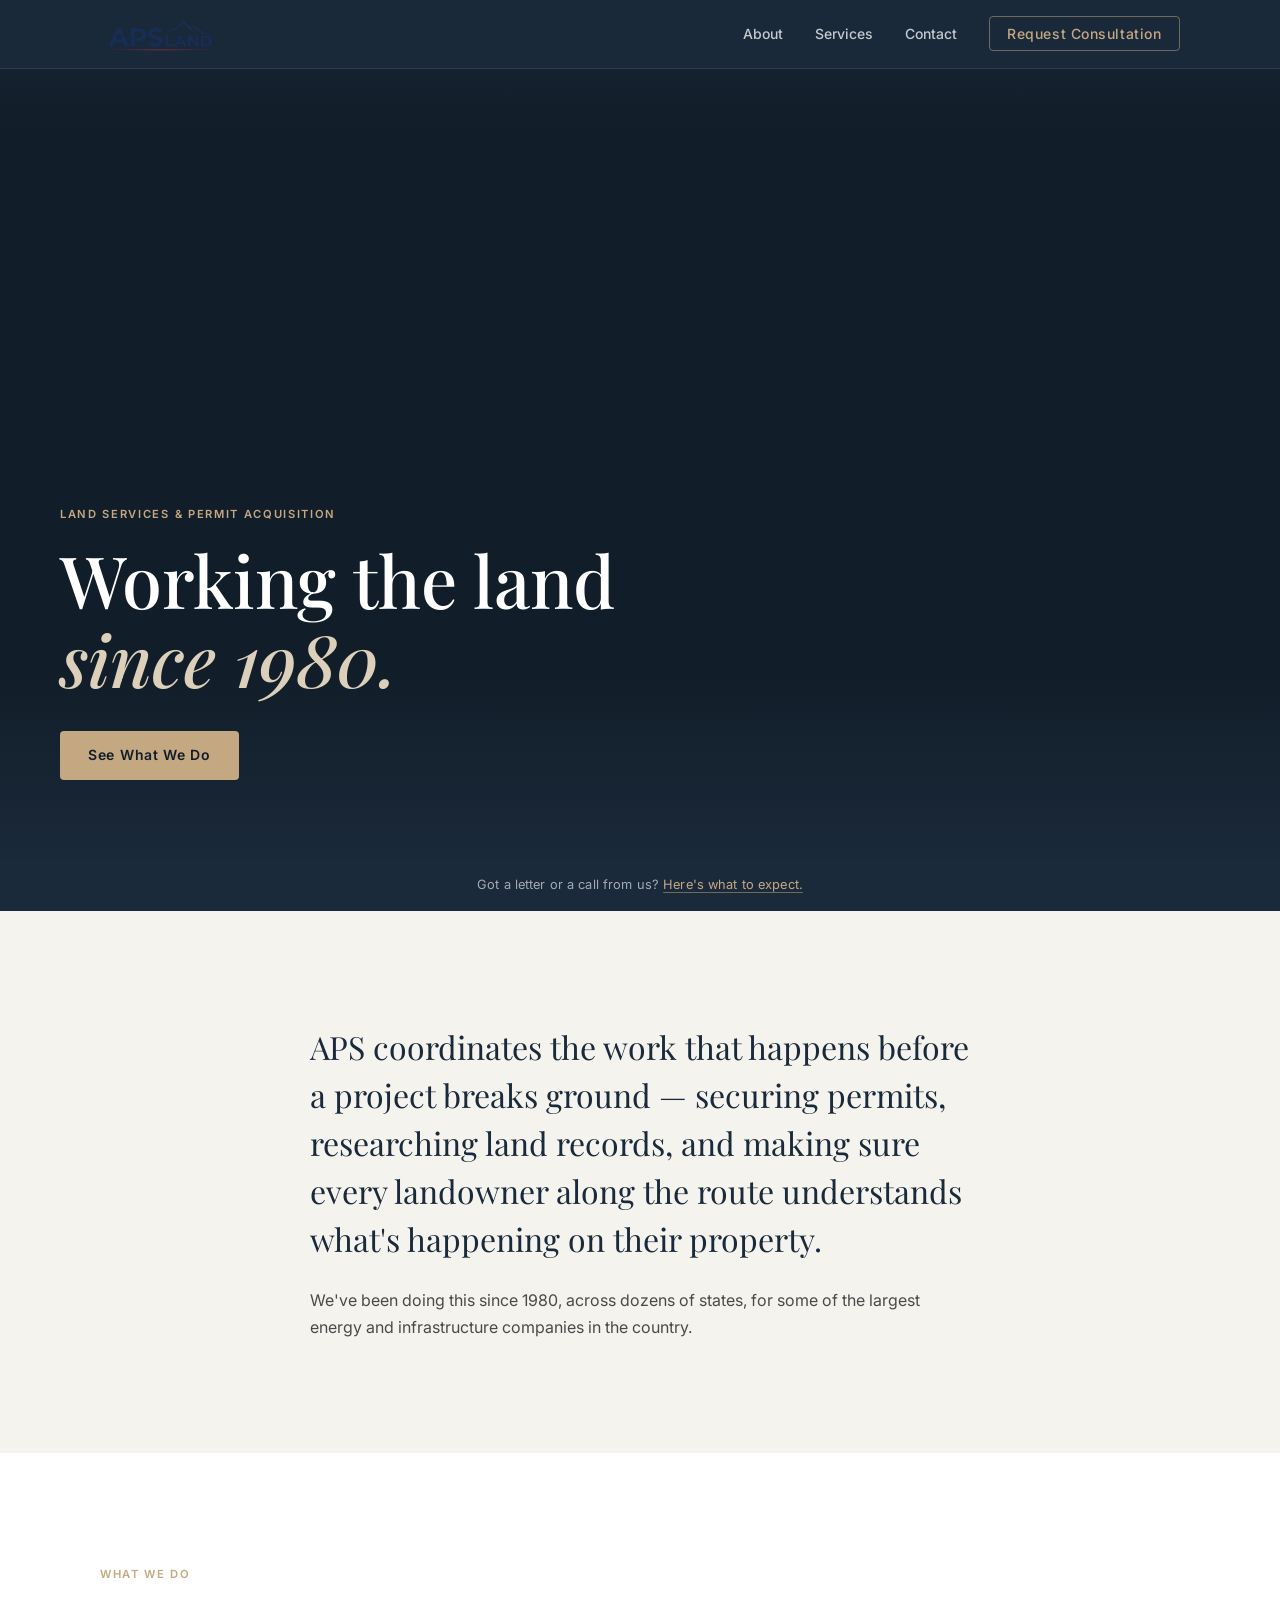
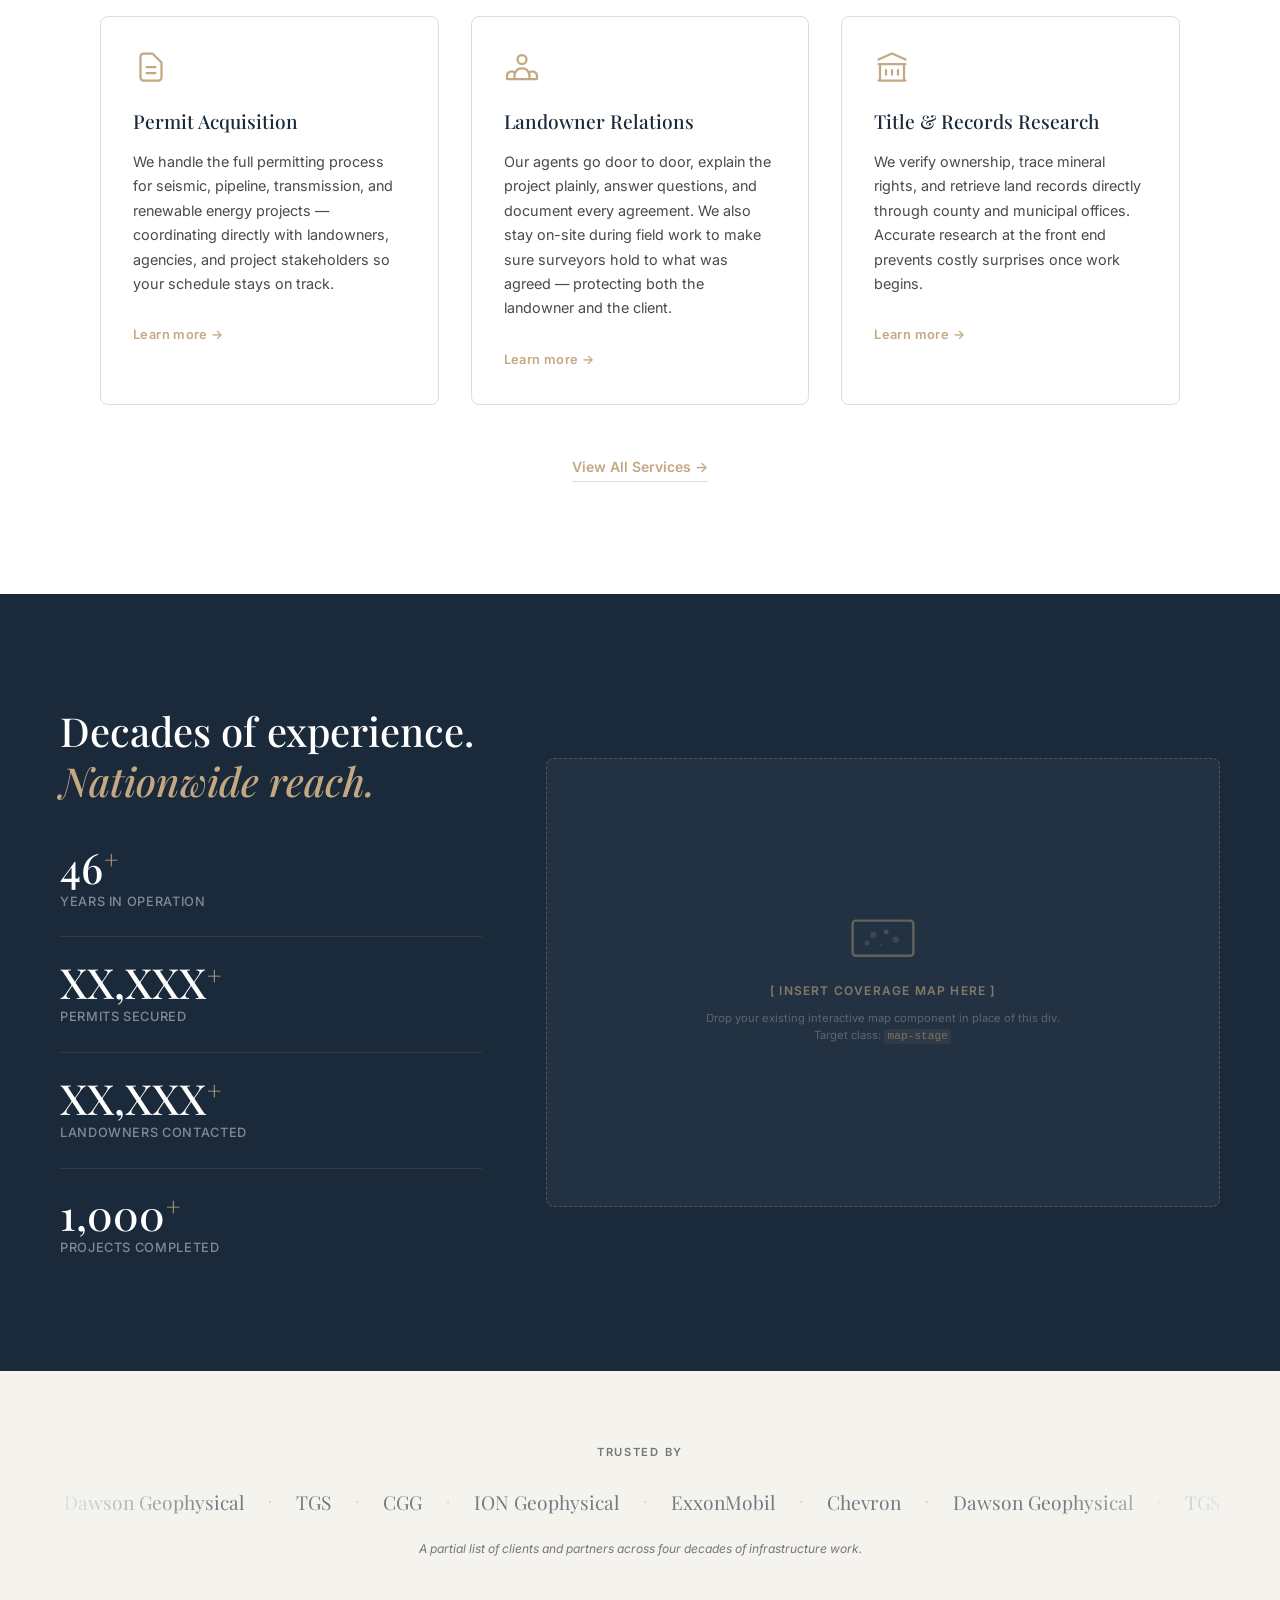
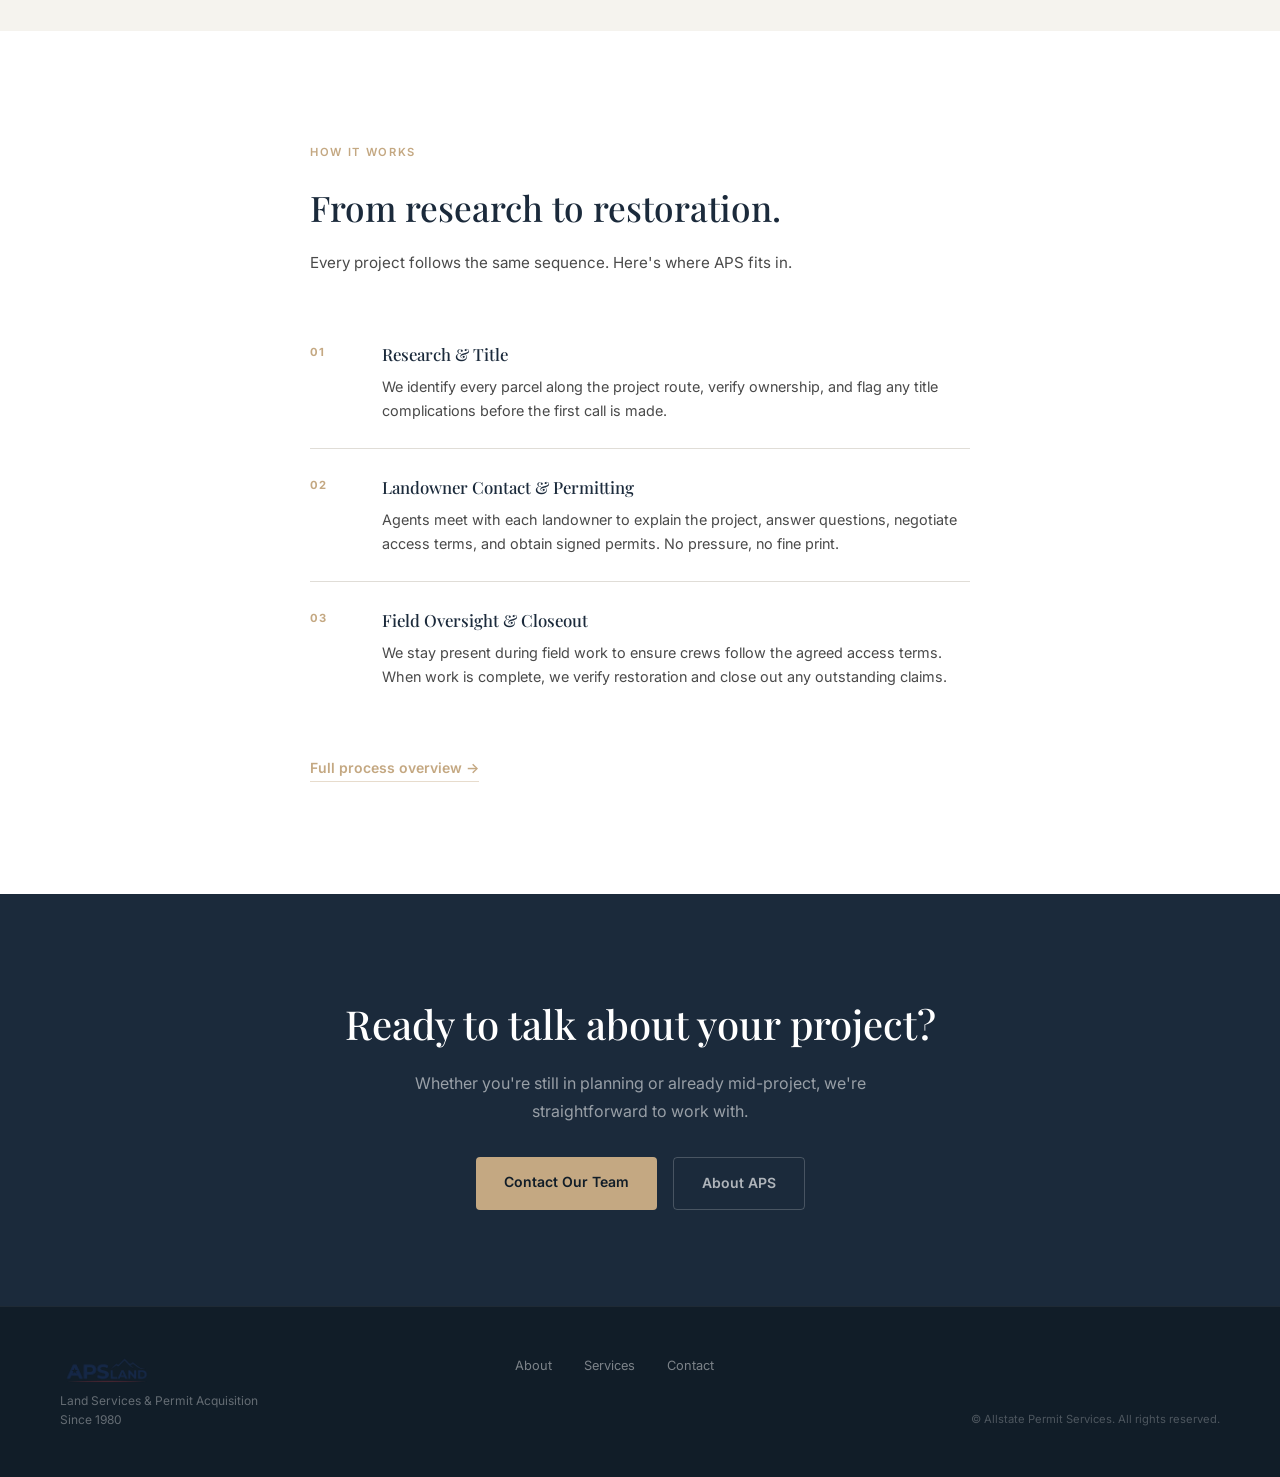
==== index.html @ 8043fe2b "Add files via upload" ====
<!DOCTYPE html>
<html lang="en">
<head>
<meta charset="UTF-8" />
<meta name="viewport" content="width=device-width, initial-scale=1.0" />
<title>APS Land — Permit Acquisition & Land Services Since 1980</title>
<link rel="stylesheet" href="style.css" />
<link rel="preconnect" href="https://fonts.googleapis.com" />
<link rel="preconnect" href="https://fonts.gstatic.com" crossorigin />
<link href="https://fonts.googleapis.com/css2?family=Inter:wght@300;400;500;600;700&family=Playfair+Display:ital,wght@0,400;0,500;0,600;1,400;1,500&display=swap" rel="stylesheet" />
</head>
<body>

<!-- ═══════════════════════════════════════
  NAV
════════════════════════════════════════ -->
<header class="nav-wrap" id="site-nav">
  <nav class="nav-inner">
    <a href="index.html" class="nav-logo" aria-label="APS Home">
      <img src="logo.png" alt="Allstate Permit Services" class="logo-img" />
    </a>
    <ul class="nav-links" id="nav-links">
      <li><a href="about.html">About</a></li>
      <li><a href="services.html">Services</a></li>
      <li><a href="contact.html">Contact</a></li>
      <li class="nav-cta-item">
        <a href="contact.html" class="btn-nav-cta">Request Consultation</a>
      </li>
    </ul>
    <button class="nav-toggle" id="nav-toggle" aria-label="Open menu" aria-expanded="false">
      <span></span><span></span><span></span>
    </button>
  </nav>
</header>

<!-- ═══════════════════════════════════════
  HERO — video background
════════════════════════════════════════ -->
<section class="hero" aria-label="APS introduction">
  <div class="hero-top-fade" aria-hidden="true"></div>
  <div class="hero-bottom-fade" aria-hidden="true"></div>
  <video class="hero-video" autoplay muted loop playsinline preload="auto">
    <source src="assets/hero_video.mp4" type="video/mp4">
  </video>
  <div class="hero-content">
    <p class="hero-eyebrow">Land Services &amp; Permit Acquisition</p>
    <h1 class="hero-headline">Working the land<br><em>since 1980.</em></h1>
    <a href="services.html" class="btn-hero">See What We Do</a>
  </div>
</section>

<!-- ═══════════════════════════════════════
  LANDOWNER SIGNPOST — quiet, below hero
════════════════════════════════════════ -->
<div class="landowner-bar">
  <p>Got a letter or a call from us? <a href="landowners.html">Here's what to expect.</a></p>
</div>

<!-- ═══════════════════════════════════════
  OPENING STATEMENT
════════════════════════════════════════ -->
<section class="mission">
  <div class="container-narrow">
    <p class="mission-statement">
      APS coordinates the work that happens before a project breaks ground — securing permits, researching land records, and making sure every landowner along the route understands what's happening on their property.
    </p>
    <p class="mission-sub">
      We've been doing this since 1980, across dozens of states, for some of the largest energy and infrastructure companies in the country.
    </p>
  </div>
</section>

<!-- ═══════════════════════════════════════
  3 SERVICE CARDS
════════════════════════════════════════ -->
<section class="services-section" aria-labelledby="services-heading">
  <div class="container">
    <div class="section-label">What We Do</div>
    <div class="services-trio">

      <div class="service-card">
        <div class="service-icon" aria-hidden="true">
          <svg viewBox="0 0 24 24" fill="none" stroke="currentColor" stroke-width="1.5" stroke-linecap="round" stroke-linejoin="round">
            <path d="M9 12h6m-6 4h6m2 5H7a2 2 0 01-2-2V5a2 2 0 012-2h5.586a1 1 0 01.707.293l5.414 5.414a1 1 0 01.293.707V19a2 2 0 01-2 2z"/>
          </svg>
        </div>
        <h3 class="service-name">Permit Acquisition</h3>
        <p class="service-desc">We handle the full permitting process for seismic, pipeline, transmission, and renewable energy projects — coordinating directly with landowners, agencies, and project stakeholders so your schedule stays on track.</p>
        <a href="services.html#permitting" class="service-link">Learn more →</a>
      </div>

      <div class="service-card">
        <div class="service-icon" aria-hidden="true">
          <svg viewBox="0 0 24 24" fill="none" stroke="currentColor" stroke-width="1.5" stroke-linecap="round" stroke-linejoin="round">
            <path d="M17 20h5v-2a3 3 0 00-5.356-1.857M17 20H7m10 0v-2c0-.656-.126-1.283-.356-1.857M7 20H2v-2a3 3 0 015.356-1.857M7 20v-2c0-.656.126-1.283.356-1.857m0 0a5.002 5.002 0 019.288 0M15 7a3 3 0 11-6 0 3 3 0 016 0z"/>
          </svg>
        </div>
        <h3 class="service-name">Landowner Relations</h3>
        <p class="service-desc">Our agents go door to door, explain the project plainly, answer questions, and document every agreement. We also stay on-site during field work to make sure surveyors hold to what was agreed — protecting both the landowner and the client.</p>
        <a href="services.html#landowner" class="service-link">Learn more →</a>
      </div>

      <div class="service-card">
        <div class="service-icon" aria-hidden="true">
          <svg viewBox="0 0 24 24" fill="none" stroke="currentColor" stroke-width="1.5" stroke-linecap="round" stroke-linejoin="round">
            <path d="M8 14v3m4-3v3m4-3v3M3 21h18M3 10h18M3 7l9-4 9 4M4 10h16v11H4V10z"/>
          </svg>
        </div>
        <h3 class="service-name">Title &amp; Records Research</h3>
        <p class="service-desc">We verify ownership, trace mineral rights, and retrieve land records directly through county and municipal offices. Accurate research at the front end prevents costly surprises once work begins.</p>
        <a href="services.html#research" class="service-link">Learn more →</a>
      </div>

    </div>

    <div class="services-more-link">
      <a href="services.html" class="btn-outline">View All Services →</a>
    </div>
  </div>
</section>

<!-- ═══════════════════════════════════════
  STATS + MAP — dark section
════════════════════════════════════════ -->
<section class="reach-section" aria-label="APS scale and reach">
  <div class="reach-inner">

    <div class="reach-text-col">
      <h2 class="reach-title">Decades of experience.<br><em>Nationwide reach.</em></h2>
      <div class="stats-stack">
        <div class="stat-item">
          <span class="stat-num">46<span class="stat-plus">+</span></span>
          <span class="stat-label">Years in operation</span>
        </div>
        <div class="stat-item">
          <span class="stat-num">XX,XXX<span class="stat-plus">+</span></span>
          <span class="stat-label">Permits secured</span>
        </div>
        <div class="stat-item">
          <span class="stat-num">XX,XXX<span class="stat-plus">+</span></span>
          <span class="stat-label">Landowners contacted</span>
        </div>
        <div class="stat-item">
          <span class="stat-num">1,000<span class="stat-plus">+</span></span>
          <span class="stat-label">Projects completed</span>
        </div>
      </div>
    </div>

    <div class="reach-map-col">
      <!-- ═══════════════════════════════════════
        MAP PLACEHOLDER
        Replace this entire div with your existing
        interactive map component.
        The map renders inside a 600×400 container.
        Match its outer element to class="map-stage"
        so the existing CSS positions it correctly.
      ════════════════════════════════════════ -->
      <div class="map-stage map-placeholder" aria-label="APS project coverage map">
        <div class="map-placeholder-inner">
          <svg viewBox="0 0 40 24" fill="none" xmlns="http://www.w3.org/2000/svg" class="map-ph-icon" aria-hidden="true">
            <rect x="1" y="1" width="38" height="22" rx="2" stroke="currentColor" stroke-width="1.5"/>
            <circle cx="14" cy="10" r="2" fill="currentColor" opacity="0.4"/>
            <circle cx="22" cy="8" r="1.5" fill="currentColor" opacity="0.6"/>
            <circle cx="28" cy="13" r="2" fill="currentColor" opacity="0.4"/>
            <circle cx="10" cy="15" r="1.5" fill="currentColor" opacity="0.5"/>
            <circle cx="19" cy="16" r="1" fill="currentColor" opacity="0.3"/>
          </svg>
          <p class="map-ph-label">[ INSERT COVERAGE MAP HERE ]</p>
          <p class="map-ph-sub">Drop your existing interactive map component in place of this div.<br>Target class: <code>map-stage</code></p>
        </div>
      </div>
      <!-- ═══════════════════════════════════════
        END MAP PLACEHOLDER
      ════════════════════════════════════════ -->
    </div>

  </div>
</section>

<!-- ═══════════════════════════════════════
  CLIENT MARQUEE
════════════════════════════════════════ -->
<section class="clients-section" aria-label="APS clients and partners">
  <div class="clients-label">Trusted by</div>
  <div class="marquee-wrap" aria-hidden="true">
    <div class="marquee-track">
      <span class="client-name">Dawson Geophysical</span>
      <span class="client-sep">·</span>
      <span class="client-name">TGS</span>
      <span class="client-sep">·</span>
      <span class="client-name">CGG</span>
      <span class="client-sep">·</span>
      <span class="client-name">ION Geophysical</span>
      <span class="client-sep">·</span>
      <span class="client-name">ExxonMobil</span>
      <span class="client-sep">·</span>
      <span class="client-name">Chevron</span>
      <span class="client-sep">·</span>
      <!-- Duplicate for seamless loop -->
      <span class="client-name">Dawson Geophysical</span>
      <span class="client-sep">·</span>
      <span class="client-name">TGS</span>
      <span class="client-sep">·</span>
      <span class="client-name">CGG</span>
      <span class="client-sep">·</span>
      <span class="client-name">ION Geophysical</span>
      <span class="client-sep">·</span>
      <span class="client-name">ExxonMobil</span>
      <span class="client-sep">·</span>
      <span class="client-name">Chevron</span>
      <span class="client-sep">·</span>
    </div>
  </div>
  <p class="clients-note">A partial list of clients and partners across four decades of infrastructure work.</p>
</section>

<!-- ═══════════════════════════════════════
  PROCESS TEASER — 3 steps
════════════════════════════════════════ -->
<section class="process-teaser" aria-labelledby="process-heading">
  <div class="container-narrow">
    <div class="section-label">How It Works</div>
    <h2 class="process-title" id="process-heading">From research to restoration.</h2>
    <p class="process-intro">Every project follows the same sequence. Here's where APS fits in.</p>

    <div class="process-steps">
      <div class="process-step">
        <span class="step-num">01</span>
        <div class="step-body">
          <h3 class="step-name">Research &amp; Title</h3>
          <p class="step-desc">We identify every parcel along the project route, verify ownership, and flag any title complications before the first call is made.</p>
        </div>
      </div>
      <div class="process-step">
        <span class="step-num">02</span>
        <div class="step-body">
          <h3 class="step-name">Landowner Contact &amp; Permitting</h3>
          <p class="step-desc">Agents meet with each landowner to explain the project, answer questions, negotiate access terms, and obtain signed permits. No pressure, no fine print.</p>
        </div>
      </div>
      <div class="process-step">
        <span class="step-num">03</span>
        <div class="step-body">
          <h3 class="step-name">Field Oversight &amp; Closeout</h3>
          <p class="step-desc">We stay present during field work to ensure crews follow the agreed access terms. When work is complete, we verify restoration and close out any outstanding claims.</p>
        </div>
      </div>
    </div>

    <a href="services.html#process" class="btn-outline">Full process overview →</a>
  </div>
</section>

<!-- ═══════════════════════════════════════
  CTA FOOTER BAND
════════════════════════════════════════ -->
<section class="cta-band" aria-label="Contact APS">
  <div class="container-narrow">
    <h2 class="cta-headline">Ready to talk about your project?</h2>
    <p class="cta-sub">Whether you're still in planning or already mid-project, we're straightforward to work with.</p>
    <div class="cta-actions">
      <a href="contact.html" class="btn-primary">Contact Our Team</a>
      <a href="about.html" class="btn-ghost">About APS</a>
    </div>
  </div>
</section>

<!-- ═══════════════════════════════════════
  FOOTER
════════════════════════════════════════ -->
<footer class="site-footer">
  <div class="footer-inner">
    <div class="footer-brand">
      <img src="logo.png" alt="Allstate Permit Services" class="footer-logo" />
      <p class="footer-tagline">Land Services &amp; Permit Acquisition<br>Since 1980</p>
    </div>
    <nav class="footer-nav" aria-label="Footer navigation">
      <a href="about.html">About</a>
      <a href="services.html">Services</a>
      <a href="contact.html">Contact</a>
    </nav>
    <p class="footer-legal">© Allstate Permit Services. All rights reserved.</p>
  </div>
</footer>

<script src="main.js"></script>
</body>
</html>
---- style.css ----
/* ═══════════════════════════════════════════════════════════════
   APS LAND — UNIFIED STYLESHEET
   Palette: Navy #1B2A3B | Tan accent #C4A882 | Off-white #F5F3EE
   Type: Playfair Display (display) / Inter (body)
════════════════════════════════════════════════════════════════ */

/* ─── RESET & BASE ─── */
*, *::before, *::after { box-sizing: border-box; margin: 0; padding: 0; }

:root {
  --navy:      #1B2A3B;
  --navy-mid:  #243548;
  --navy-dark: #111D28;
  --tan:       #C4A882;
  --tan-light: #DDD0BB;
  --cream:     #F5F3EE;
  --white:     #FFFFFF;
  --text:      #2C2C2C;
  --text-mid:  #4A4A4A;
  --text-muted:#767676;
  --border:    #E0DDD7;

  --font-display: 'Playfair Display', Georgia, serif;
  --font-body:    'Inter', system-ui, sans-serif;

  --max-w:        1160px;
  --max-w-narrow: 740px;
  --gutter:       clamp(1.25rem, 5vw, 2.5rem);

  --radius:  4px;
  --radius-lg: 8px;

  --transition: 0.2s ease;
}

html { scroll-behavior: smooth; }

body {
  font-family: var(--font-body);
  font-size: 1rem;
  line-height: 1.7;
  color: var(--text);
  background: var(--white);
  -webkit-font-smoothing: antialiased;
}

img { display: block; max-width: 100%; }
a { color: inherit; text-decoration: none; }

/* ─── LAYOUT HELPERS ─── */
.container {
  max-width: var(--max-w);
  margin: 0 auto;
  padding: 0 var(--gutter);
}

.container-narrow {
  max-width: var(--max-w-narrow);
  margin: 0 auto;
  padding: 0 var(--gutter);
}

.section-label {
  font-family: var(--font-body);
  font-size: 0.7rem;
  font-weight: 600;
  letter-spacing: 0.15em;
  text-transform: uppercase;
  color: var(--tan);
  margin-bottom: 1rem;
}

/* ═══════════════════════════════════════════════════════════════
   NAVIGATION
════════════════════════════════════════════════════════════════ */
.nav-wrap {
  position: fixed;
  top: 0; left: 0; right: 0;
  z-index: 100;
  background: rgba(27, 42, 59, 0.97);
  backdrop-filter: blur(8px);
  border-bottom: 1px solid rgba(196, 168, 130, 0.15);
}

.nav-inner {
  max-width: var(--max-w);
  margin: 0 auto;
  padding: 0 var(--gutter);
  height: 68px;
  display: flex;
  align-items: center;
  justify-content: space-between;
  gap: 2rem;
}

.logo-img { height: 36px; width: auto; }

.nav-links {
  display: flex;
  align-items: center;
  gap: 2rem;
  list-style: none;
}

.nav-links a {
  font-size: 0.875rem;
  font-weight: 500;
  color: rgba(255,255,255,0.75);
  transition: color var(--transition);
}

.nav-links a:hover,
.nav-links a.nav-active {
  color: var(--white);
}

.btn-nav-cta {
  font-size: 0.8rem;
  font-weight: 600;
  letter-spacing: 0.04em;
  padding: 0.5rem 1.1rem;
  border: 1px solid rgba(196, 168, 130, 0.5);
  border-radius: var(--radius);
  color: var(--tan) !important;
  transition: background var(--transition), color var(--transition), border-color var(--transition);
}

.btn-nav-cta:hover {
  background: var(--tan);
  color: var(--navy) !important;
  border-color: var(--tan);
}

.nav-toggle {
  display: none;
  flex-direction: column;
  gap: 5px;
  background: none;
  border: none;
  cursor: pointer;
  padding: 4px;
}

.nav-toggle span {
  display: block;
  width: 22px;
  height: 2px;
  background: var(--white);
  border-radius: 2px;
  transition: transform var(--transition), opacity var(--transition);
}

/* ═══════════════════════════════════════════════════════════════
   HERO
════════════════════════════════════════════════════════════════ */
.hero {
  position: relative;
  height: 100svh;
  min-height: 560px;
  max-height: 860px;
  overflow: hidden;
  background: var(--navy-dark);
}

.hero-video {
  position: absolute;
  inset: 0;
  width: 100%;
  height: 100%;
  object-fit: cover;
  opacity: 0.45;
}

.hero-top-fade,
.hero-bottom-fade {
  position: absolute;
  left: 0; right: 0;
  z-index: 2;
  pointer-events: none;
}

.hero-top-fade {
  top: 0;
  height: 140px;
  background: linear-gradient(to bottom, rgba(27,42,59,0.7), transparent);
}

.hero-bottom-fade {
  bottom: 0;
  height: 200px;
  background: linear-gradient(to top, rgba(27,42,59,0.9), transparent);
}

.hero-content {
  position: absolute;
  inset: 0;
  z-index: 3;
  display: flex;
  flex-direction: column;
  justify-content: flex-end;
  padding: clamp(3rem, 8vw, 5rem) var(--gutter);
  max-width: calc(var(--max-w) + var(--gutter) * 2);
  margin: 0 auto;
  left: 0; right: 0;
}

.hero-eyebrow {
  font-size: 0.7rem;
  font-weight: 600;
  letter-spacing: 0.15em;
  text-transform: uppercase;
  color: var(--tan);
  margin-bottom: 1rem;
}

.hero-headline {
  font-family: var(--font-display);
  font-size: clamp(2.4rem, 6vw, 4.5rem);
  font-weight: 500;
  line-height: 1.1;
  color: var(--white);
  margin-bottom: 2rem;
  max-width: 600px;
}

.hero-headline em {
  font-style: italic;
  color: var(--tan-light);
}

.btn-hero {
  display: inline-block;
  font-size: 0.875rem;
  font-weight: 600;
  letter-spacing: 0.05em;
  padding: 0.8rem 1.75rem;
  background: var(--tan);
  color: var(--navy-dark);
  border-radius: var(--radius);
  width: fit-content;
  transition: background var(--transition), transform var(--transition);
}

.btn-hero:hover {
  background: var(--tan-light);
  transform: translateY(-1px);
}

/* ═══════════════════════════════════════════════════════════════
   LANDOWNER SIGNPOST BAR
════════════════════════════════════════════════════════════════ */
.landowner-bar {
  background: var(--navy);
  padding: 0.9rem var(--gutter);
  text-align: center;
}

.landowner-bar p {
  font-size: 0.8rem;
  color: rgba(255,255,255,0.6);
  letter-spacing: 0.01em;
}

.landowner-bar a {
  color: var(--tan);
  text-decoration: underline;
  text-underline-offset: 3px;
  text-decoration-color: rgba(196,168,130,0.5);
  transition: color var(--transition);
}

.landowner-bar a:hover {
  color: var(--tan-light);
}

/* ═══════════════════════════════════════════════════════════════
   MISSION / OPENING STATEMENT
════════════════════════════════════════════════════════════════ */
.mission {
  padding: clamp(4rem, 9vw, 7rem) var(--gutter);
  background: var(--cream);
}

.mission-statement {
  font-family: var(--font-display);
  font-size: clamp(1.4rem, 3vw, 2rem);
  font-weight: 400;
  line-height: 1.5;
  color: var(--navy);
  margin-bottom: 1.5rem;
}

.mission-sub {
  font-size: 1rem;
  color: var(--text-mid);
  line-height: 1.7;
}

/* ═══════════════════════════════════════════════════════════════
   3-CARD SERVICES SECTION
════════════════════════════════════════════════════════════════ */
.services-section {
  padding: clamp(4rem, 9vw, 7rem) var(--gutter);
  background: var(--white);
}

.services-trio {
  display: grid;
  grid-template-columns: repeat(3, 1fr);
  gap: 2rem;
  margin-top: 2rem;
}

.service-card {
  padding: 2rem;
  border: 1px solid var(--border);
  border-radius: var(--radius-lg);
  background: var(--white);
  transition: border-color var(--transition), box-shadow var(--transition);
}

.service-card:hover {
  border-color: var(--tan);
  box-shadow: 0 4px 20px rgba(196,168,130,0.12);
}

.service-icon {
  width: 36px;
  height: 36px;
  color: var(--tan);
  margin-bottom: 1.25rem;
}

.service-icon svg {
  width: 100%;
  height: 100%;
}

.service-name {
  font-family: var(--font-display);
  font-size: 1.2rem;
  font-weight: 500;
  color: var(--navy);
  margin-bottom: 0.75rem;
}

.service-desc {
  font-size: 0.9rem;
  line-height: 1.7;
  color: var(--text-mid);
  margin-bottom: 1.5rem;
}

.service-link {
  font-size: 0.8rem;
  font-weight: 600;
  color: var(--tan);
  letter-spacing: 0.03em;
  transition: color var(--transition);
}

.service-link:hover { color: var(--navy); }

.services-more-link {
  margin-top: 3rem;
  text-align: center;
}

/* ═══════════════════════════════════════════════════════════════
   REACH / MAP / STATS SECTION
════════════════════════════════════════════════════════════════ */
.reach-section {
  background: var(--navy);
  padding: clamp(4rem, 9vw, 7rem) var(--gutter);
}

.reach-inner {
  max-width: var(--max-w);
  margin: 0 auto;
  display: grid;
  grid-template-columns: 1fr 1.6fr;
  gap: 4rem;
  align-items: center;
}

.reach-title {
  font-family: var(--font-display);
  font-size: clamp(1.6rem, 3.5vw, 2.5rem);
  font-weight: 500;
  line-height: 1.25;
  color: var(--white);
  margin-bottom: 2.5rem;
}

.reach-title em {
  font-style: italic;
  color: var(--tan);
}

.stats-stack {
  display: flex;
  flex-direction: column;
  gap: 1.5rem;
}

.stat-item {
  display: flex;
  flex-direction: column;
  gap: 0.2rem;
  padding-bottom: 1.5rem;
  border-bottom: 1px solid rgba(255,255,255,0.08);
}

.stat-item:last-child {
  border-bottom: none;
  padding-bottom: 0;
}

.stat-num {
  font-family: var(--font-display);
  font-size: clamp(1.8rem, 4vw, 2.6rem);
  font-weight: 500;
  color: var(--white);
  line-height: 1;
}

.stat-plus {
  font-size: 0.6em;
  color: var(--tan);
  vertical-align: super;
  margin-left: 1px;
}

.stat-label {
  font-size: 0.8rem;
  font-weight: 500;
  letter-spacing: 0.05em;
  text-transform: uppercase;
  color: rgba(255,255,255,0.45);
}

/* MAP STAGE */
.map-stage {
  width: 100%;
  aspect-ratio: 3/2;
  border-radius: var(--radius-lg);
  overflow: hidden;
}

/* MAP PLACEHOLDER — remove when inserting real map */
.map-placeholder {
  background: rgba(255,255,255,0.04);
  border: 1px dashed rgba(196,168,130,0.3);
  display: flex;
  align-items: center;
  justify-content: center;
}

.map-placeholder-inner {
  text-align: center;
  padding: 2rem;
  color: rgba(255,255,255,0.3);
}

.map-ph-icon {
  width: 64px;
  height: auto;
  margin: 0 auto 1rem;
  color: rgba(196,168,130,0.4);
}

.map-ph-label {
  font-size: 0.75rem;
  font-weight: 600;
  letter-spacing: 0.1em;
  text-transform: uppercase;
  color: rgba(196,168,130,0.6);
  margin-bottom: 0.5rem;
}

.map-ph-sub {
  font-size: 0.7rem;
  line-height: 1.6;
  color: rgba(255,255,255,0.25);
}

.map-ph-sub code {
  font-family: monospace;
  color: rgba(196,168,130,0.5);
  background: rgba(196,168,130,0.08);
  padding: 0.1em 0.3em;
  border-radius: 2px;
}

/* ═══════════════════════════════════════════════════════════════
   CLIENT MARQUEE
════════════════════════════════════════════════════════════════ */
.clients-section {
  padding: clamp(3rem, 6vw, 4.5rem) var(--gutter);
  background: var(--cream);
  text-align: center;
  overflow: hidden;
}

.clients-label {
  font-size: 0.7rem;
  font-weight: 600;
  letter-spacing: 0.15em;
  text-transform: uppercase;
  color: var(--text-muted);
  margin-bottom: 1.5rem;
}

.marquee-wrap {
  overflow: hidden;
  margin-bottom: 1.25rem;
  mask-image: linear-gradient(to right, transparent, black 15%, black 85%, transparent);
  -webkit-mask-image: linear-gradient(to right, transparent, black 15%, black 85%, transparent);
}

.marquee-track {
  display: inline-flex;
  align-items: center;
  gap: 0;
  animation: marquee 28s linear infinite;
  white-space: nowrap;
}

@keyframes marquee {
  from { transform: translateX(0); }
  to   { transform: translateX(-50%); }
}

.marquee-wrap:hover .marquee-track { animation-play-state: paused; }

.client-name {
  font-family: var(--font-display);
  font-size: clamp(0.95rem, 2vw, 1.2rem);
  font-weight: 400;
  color: var(--navy);
  padding: 0 1.5rem;
  opacity: 0.6;
  transition: opacity var(--transition);
}

.marquee-wrap:hover .client-name { opacity: 0.85; }

.client-sep {
  color: var(--tan);
  font-size: 0.9rem;
  opacity: 0.5;
}

.clients-note {
  font-size: 0.75rem;
  color: var(--text-muted);
  font-style: italic;
}

/* ═══════════════════════════════════════════════════════════════
   PROCESS TEASER (homepage)
════════════════════════════════════════════════════════════════ */
.process-teaser {
  padding: clamp(4rem, 9vw, 7rem) var(--gutter);
  background: var(--white);
}

.process-title {
  font-family: var(--font-display);
  font-size: clamp(1.6rem, 3.5vw, 2.2rem);
  font-weight: 500;
  color: var(--navy);
  margin-bottom: 0.75rem;
}

.process-intro {
  font-size: 0.95rem;
  color: var(--text-mid);
  margin-bottom: 2.5rem;
}

.process-steps {
  display: flex;
  flex-direction: column;
  gap: 0;
  margin-bottom: 2.5rem;
}

.process-step {
  display: grid;
  grid-template-columns: 3rem 1fr;
  gap: 1.5rem;
  padding: 1.5rem 0;
  border-bottom: 1px solid var(--border);
}

.process-step:last-child { border-bottom: none; }

.step-num {
  font-family: var(--font-body);
  font-size: 0.7rem;
  font-weight: 700;
  letter-spacing: 0.1em;
  color: var(--tan);
  padding-top: 0.2rem;
}

.step-name {
  font-family: var(--font-display);
  font-size: 1.05rem;
  font-weight: 500;
  color: var(--navy);
  margin-bottom: 0.4rem;
}

.step-desc {
  font-size: 0.9rem;
  line-height: 1.7;
  color: var(--text-mid);
}

/* ═══════════════════════════════════════════════════════════════
   BUTTONS (shared)
════════════════════════════════════════════════════════════════ */
.btn-primary {
  display: inline-block;
  font-size: 0.875rem;
  font-weight: 600;
  padding: 0.85rem 1.75rem;
  background: var(--navy);
  color: var(--white);
  border-radius: var(--radius);
  transition: background var(--transition), transform var(--transition);
}

.btn-primary:hover {
  background: var(--navy-mid);
  transform: translateY(-1px);
}

.btn-ghost {
  display: inline-block;
  font-size: 0.875rem;
  font-weight: 600;
  padding: 0.85rem 1.75rem;
  border: 1px solid var(--border);
  color: var(--navy);
  border-radius: var(--radius);
  transition: border-color var(--transition), color var(--transition);
}

.btn-ghost:hover {
  border-color: var(--navy);
  color: var(--navy);
}

.btn-outline {
  display: inline-block;
  font-size: 0.875rem;
  font-weight: 600;
  color: var(--tan);
  border-bottom: 1px solid rgba(196,168,130,0.4);
  padding-bottom: 2px;
  transition: color var(--transition), border-color var(--transition);
}

.btn-outline:hover {
  color: var(--navy);
  border-color: var(--navy);
}

/* ═══════════════════════════════════════════════════════════════
   CTA BAND
════════════════════════════════════════════════════════════════ */
.cta-band {
  background: var(--navy);
  padding: clamp(4rem, 9vw, 6rem) var(--gutter);
  text-align: center;
}

.cta-headline {
  font-family: var(--font-display);
  font-size: clamp(1.6rem, 4vw, 2.5rem);
  font-weight: 500;
  color: var(--white);
  margin-bottom: 0.75rem;
}

.cta-sub {
  font-size: 1rem;
  color: rgba(255,255,255,0.55);
  margin-bottom: 2rem;
  max-width: 480px;
  margin-left: auto;
  margin-right: auto;
}

.cta-actions {
  display: flex;
  justify-content: center;
  gap: 1rem;
  flex-wrap: wrap;
}

.cta-band .btn-primary {
  background: var(--tan);
  color: var(--navy-dark);
}

.cta-band .btn-primary:hover {
  background: var(--tan-light);
}

.cta-band .btn-ghost {
  border-color: rgba(255,255,255,0.2);
  color: rgba(255,255,255,0.65);
}

.cta-band .btn-ghost:hover {
  border-color: rgba(255,255,255,0.5);
  color: var(--white);
}

/* ═══════════════════════════════════════════════════════════════
   FOOTER
════════════════════════════════════════════════════════════════ */
.site-footer {
  background: var(--navy-dark);
  border-top: 1px solid rgba(255,255,255,0.06);
  padding: clamp(2rem, 5vw, 3rem) var(--gutter);
}

.footer-inner {
  max-width: var(--max-w);
  margin: 0 auto;
  display: flex;
  align-items: flex-start;
  justify-content: space-between;
  gap: 2rem;
  flex-wrap: wrap;
}

.footer-logo { height: 28px; width: auto; margin-bottom: 0.5rem; opacity: 0.7; }

.footer-tagline {
  font-size: 0.75rem;
  line-height: 1.6;
  color: rgba(255,255,255,0.35);
}

.footer-nav {
  display: flex;
  gap: 2rem;
  flex-wrap: wrap;
  align-items: center;
}

.footer-nav a {
  font-size: 0.8rem;
  color: rgba(255,255,255,0.45);
  transition: color var(--transition);
}

.footer-nav a:hover { color: var(--white); }

.footer-legal {
  font-size: 0.7rem;
  color: rgba(255,255,255,0.25);
  align-self: flex-end;
}

/* ═══════════════════════════════════════════════════════════════
   PAGE HEADER (About + Services)
════════════════════════════════════════════════════════════════ */
.page-header {
  padding: clamp(7rem, 14vw, 10rem) var(--gutter) clamp(3rem, 7vw, 5rem);
  background: var(--navy);
}

.page-title {
  font-family: var(--font-display);
  font-size: clamp(2rem, 5vw, 3.5rem);
  font-weight: 500;
  line-height: 1.15;
  color: var(--white);
  margin-bottom: 1rem;
}

.page-title em {
  font-style: italic;
  color: var(--tan);
}

.page-intro {
  font-size: 1rem;
  line-height: 1.75;
  color: rgba(255,255,255,0.6);
  max-width: 600px;
  margin-top: 1rem;
}

/* ═══════════════════════════════════════════════════════════════
   ABOUT PAGE
════════════════════════════════════════════════════════════════ */
.about-story {
  padding: clamp(4rem, 9vw, 7rem) var(--gutter);
  background: var(--white);
}

.story-block {
  display: grid;
  grid-template-columns: 200px 1fr;
  gap: 3rem;
  align-items: start;
}

.story-heading {
  font-family: var(--font-display);
  font-size: 1.1rem;
  font-weight: 500;
  color: var(--navy);
  padding-top: 0.35rem;
  position: sticky;
  top: 84px;
}

.story-text p {
  font-size: 1rem;
  line-height: 1.8;
  color: var(--text-mid);
  margin-bottom: 1.25rem;
}

.story-text p:last-child { margin-bottom: 0; }

.story-divider {
  height: 1px;
  background: var(--border);
  margin: 3rem 0;
}

/* LEADERSHIP */
.leadership-section {
  padding: clamp(4rem, 9vw, 7rem) var(--gutter);
  background: var(--cream);
}

.leadership-title {
  font-family: var(--font-display);
  font-size: clamp(1.6rem, 3.5vw, 2.2rem);
  font-weight: 500;
  color: var(--navy);
  margin-bottom: 3rem;
}

.leadership-grid {
  display: grid;
  grid-template-columns: 1fr 1fr;
  gap: 2.5rem;
}

.leader-card {
  background: var(--white);
  border: 1px solid var(--border);
  border-radius: var(--radius-lg);
  overflow: hidden;
  display: flex;
  flex-direction: column;
}

.leader-photo-slot {
  background: var(--navy);
  padding: 2.5rem;
  display: flex;
  flex-direction: column;
  align-items: center;
  justify-content: center;
  gap: 0.75rem;
  min-height: 180px;
}

.leader-photo-inner {
  width: 72px;
  height: 72px;
  border-radius: 50%;
  border: 1px solid rgba(196,168,130,0.3);
  display: flex;
  align-items: center;
  justify-content: center;
  color: rgba(255,255,255,0.25);
}

.leader-photo-inner svg { width: 44px; height: 44px; }

.photo-note {
  font-size: 0.7rem;
  color: rgba(255,255,255,0.3);
  letter-spacing: 0.05em;
}

.leader-info {
  padding: 1.75rem 2rem 2rem;
}

.leader-name {
  font-family: var(--font-display);
  font-size: 1.3rem;
  font-weight: 500;
  color: var(--navy);
  margin-bottom: 0.25rem;
}

.leader-title {
  font-size: 0.8rem;
  font-weight: 600;
  letter-spacing: 0.05em;
  text-transform: uppercase;
  color: var(--tan);
  margin-bottom: 1.25rem;
}

.leader-bio p {
  font-size: 0.9rem;
  line-height: 1.75;
  color: var(--text-mid);
  margin-bottom: 0.75rem;
}

.leader-bio p:last-child { margin-bottom: 0; }

/* ═══════════════════════════════════════════════════════════════
   SERVICES PAGE
════════════════════════════════════════════════════════════════ */
.primary-services {
  padding: clamp(4rem, 9vw, 7rem) var(--gutter);
  background: var(--white);
}

.services-section-title {
  font-family: var(--font-display);
  font-size: clamp(1.5rem, 3vw, 2rem);
  font-weight: 500;
  color: var(--navy);
  margin-bottom: 0.75rem;
}

.services-section-intro {
  font-size: 0.95rem;
  color: var(--text-mid);
  line-height: 1.75;
  max-width: 580px;
  margin-bottom: 3rem;
}

.primary-services-list {
  display: flex;
  flex-direction: column;
  gap: 0;
}

.primary-service {
  padding: 2.5rem 0;
  border-bottom: 1px solid var(--border);
}

.primary-service:first-child { padding-top: 0; }
.primary-service:last-child { border-bottom: none; }

.primary-service-header {
  display: flex;
  align-items: center;
  gap: 1rem;
  margin-bottom: 1rem;
}

.primary-service-name {
  font-family: var(--font-display);
  font-size: 1.3rem;
  font-weight: 500;
  color: var(--navy);
}

.primary-badge {
  font-size: 0.65rem;
  font-weight: 700;
  letter-spacing: 0.1em;
  text-transform: uppercase;
  color: var(--tan);
  background: rgba(196,168,130,0.12);
  padding: 0.2rem 0.6rem;
  border-radius: 20px;
  border: 1px solid rgba(196,168,130,0.25);
}

.primary-service-desc {
  font-size: 0.95rem;
  line-height: 1.75;
  color: var(--text-mid);
  max-width: 680px;
  margin-bottom: 1.25rem;
}

.service-details {
  list-style: none;
  display: flex;
  flex-wrap: wrap;
  gap: 0.5rem 2rem;
}

.service-details li {
  font-size: 0.8rem;
  color: var(--text-muted);
  padding-left: 1rem;
  position: relative;
}

.service-details li::before {
  content: '–';
  position: absolute;
  left: 0;
  color: var(--tan);
}

/* CAPABILITIES GRID */
.full-capabilities {
  padding: clamp(4rem, 9vw, 7rem) var(--gutter);
  background: var(--cream);
}

.capabilities-grid {
  display: grid;
  grid-template-columns: repeat(2, 1fr);
  gap: 2px;
  background: var(--border);
  border: 1px solid var(--border);
  border-radius: var(--radius-lg);
  overflow: hidden;
}

.capability-item {
  background: var(--white);
  padding: 1.75rem 2rem;
  transition: background var(--transition);
}

.capability-item:hover { background: var(--cream); }

.cap-name {
  font-family: var(--font-display);
  font-size: 1.05rem;
  font-weight: 500;
  color: var(--navy);
  margin-bottom: 0.5rem;
}

.cap-desc {
  font-size: 0.875rem;
  line-height: 1.7;
  color: var(--text-mid);
}

/* PROCESS TIMELINE (full, services page) */
.process-full {
  padding: clamp(4rem, 9vw, 7rem) var(--gutter);
  background: var(--white);
}

.process-timeline {
  display: flex;
  flex-direction: column;
  margin-top: 2.5rem;
  margin-bottom: 2.5rem;
}

.timeline-step {
  display: grid;
  grid-template-columns: 3rem 1fr;
  gap: 0 1.75rem;
}

.timeline-marker {
  display: flex;
  flex-direction: column;
  align-items: center;
}

.timeline-num {
  width: 2.25rem;
  height: 2.25rem;
  border-radius: 50%;
  background: var(--navy);
  color: var(--white);
  font-size: 0.75rem;
  font-weight: 700;
  display: flex;
  align-items: center;
  justify-content: center;
  flex-shrink: 0;
  position: relative;
  z-index: 1;
}

.timeline-line {
  flex: 1;
  width: 1px;
  background: var(--border);
  margin: 4px 0;
  min-height: 2rem;
}

.timeline-content {
  padding-bottom: 3rem;
}

.timeline-step:last-child .timeline-content {
  padding-bottom: 0;
}

.timeline-title {
  font-family: var(--font-display);
  font-size: 1.15rem;
  font-weight: 500;
  color: var(--navy);
  margin-bottom: 0.6rem;
  padding-top: 0.2rem;
}

.timeline-desc {
  font-size: 0.9rem;
  line-height: 1.75;
  color: var(--text-mid);
  max-width: 560px;
  margin-bottom: 0.75rem;
}

.timeline-note {
  font-size: 0.8rem;
  font-style: italic;
  color: var(--text-muted);
}

/* ═══════════════════════════════════════════════════════════════
   RESPONSIVE
════════════════════════════════════════════════════════════════ */
@media (max-width: 900px) {
  .reach-inner {
    grid-template-columns: 1fr;
    gap: 3rem;
  }

  .stats-stack {
    display: grid;
    grid-template-columns: 1fr 1fr;
    gap: 1.5rem;
  }

  .stat-item { border-bottom: none; padding-bottom: 0; }

  .services-trio {
    grid-template-columns: 1fr;
    gap: 1.5rem;
  }

  .story-block {
    grid-template-columns: 1fr;
    gap: 1rem;
  }

  .story-heading { position: static; }

  .leadership-grid {
    grid-template-columns: 1fr;
  }

  .capabilities-grid {
    grid-template-columns: 1fr;
  }
}

@media (max-width: 640px) {
  .nav-links { display: none; }
  .nav-links.nav-open {
    display: flex;
    flex-direction: column;
    position: fixed;
    top: 68px; left: 0; right: 0; bottom: 0;
    background: var(--navy-dark);
    padding: 2rem var(--gutter);
    gap: 1.5rem;
    z-index: 99;
  }
  .nav-links.nav-open a { font-size: 1.1rem; color: var(--white); }
  .nav-toggle { display: flex; }

  .services-trio { grid-template-columns: 1fr; }

  .cta-actions { flex-direction: column; align-items: center; }

  .process-step { grid-template-columns: 2.5rem 1fr; gap: 1rem; }

  .footer-inner { flex-direction: column; gap: 1.5rem; }
  .footer-legal { align-self: auto; }
}

/* ═══════════════════════════════════════════════════════════════
   REDUCED MOTION
════════════════════════════════════════════════════════════════ */
@media (prefers-reduced-motion: reduce) {
  .marquee-track { animation: none; }
  * { transition: none !important; }
}
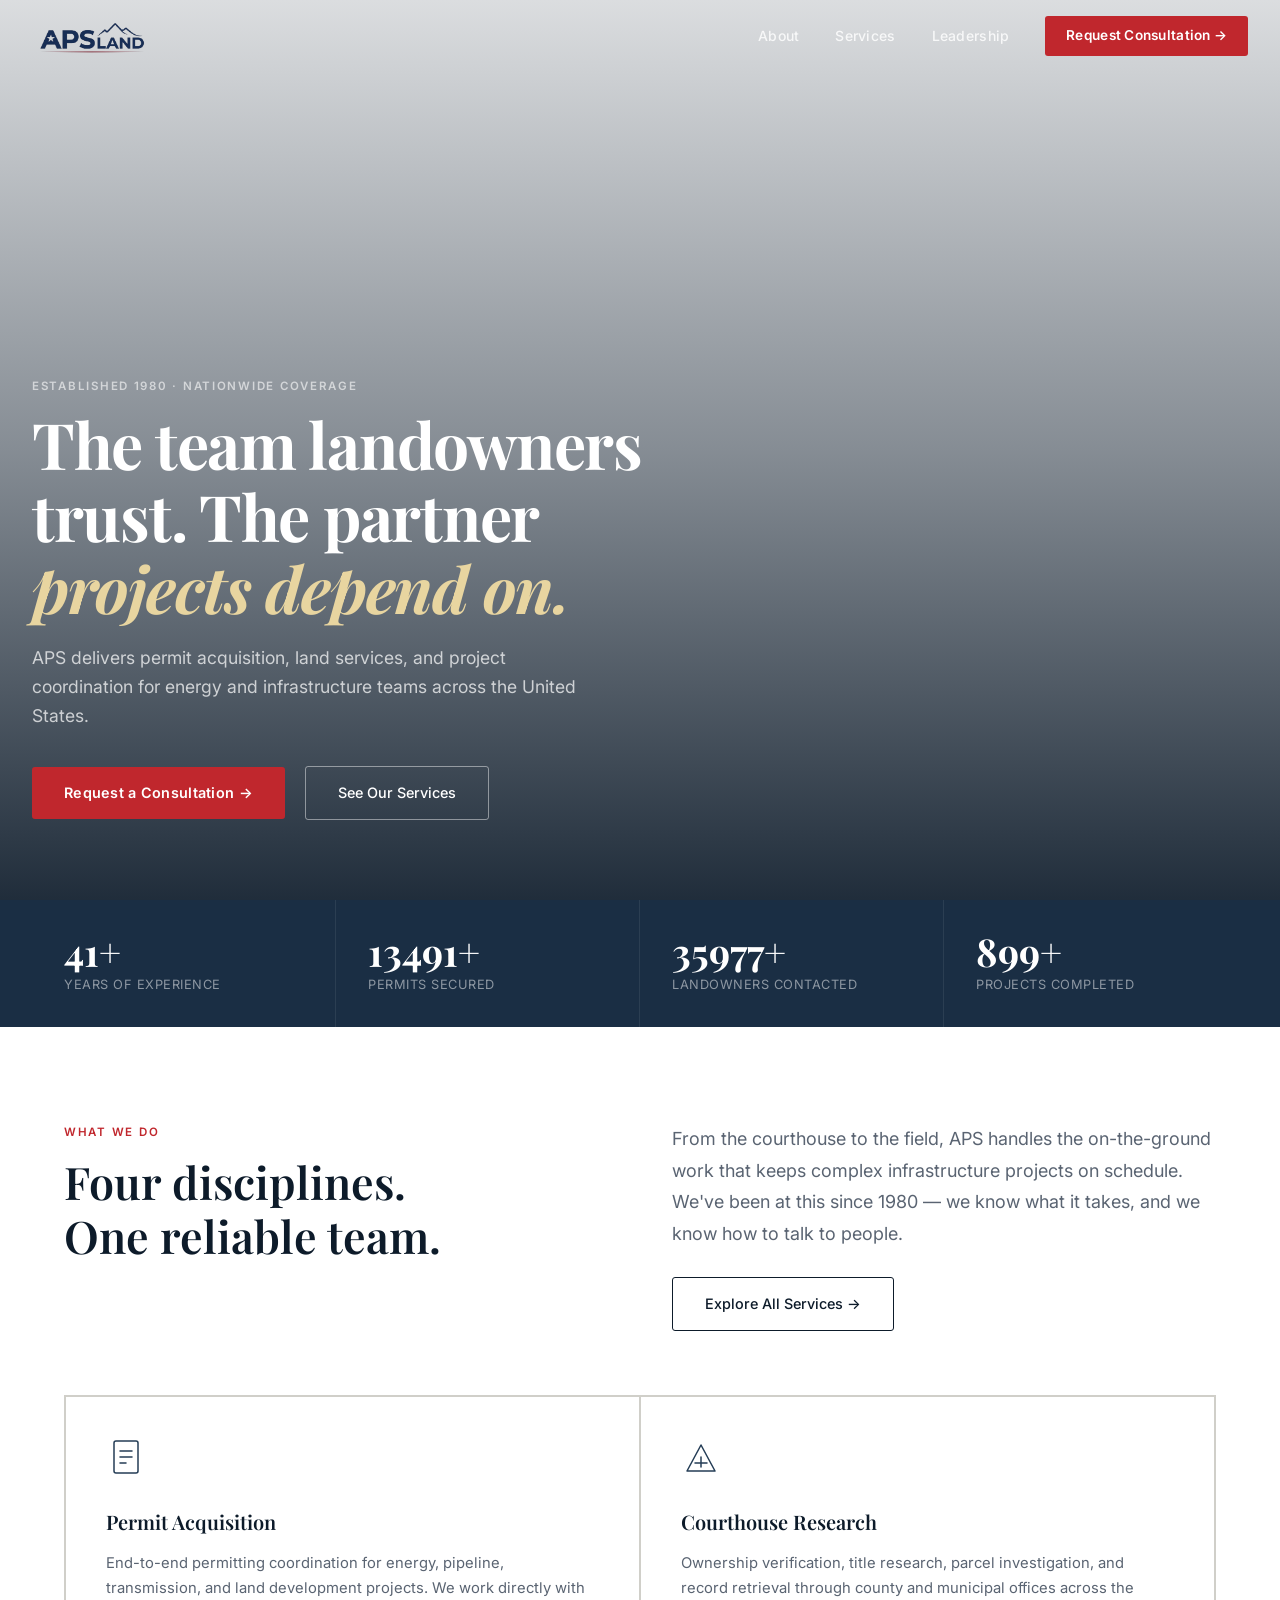
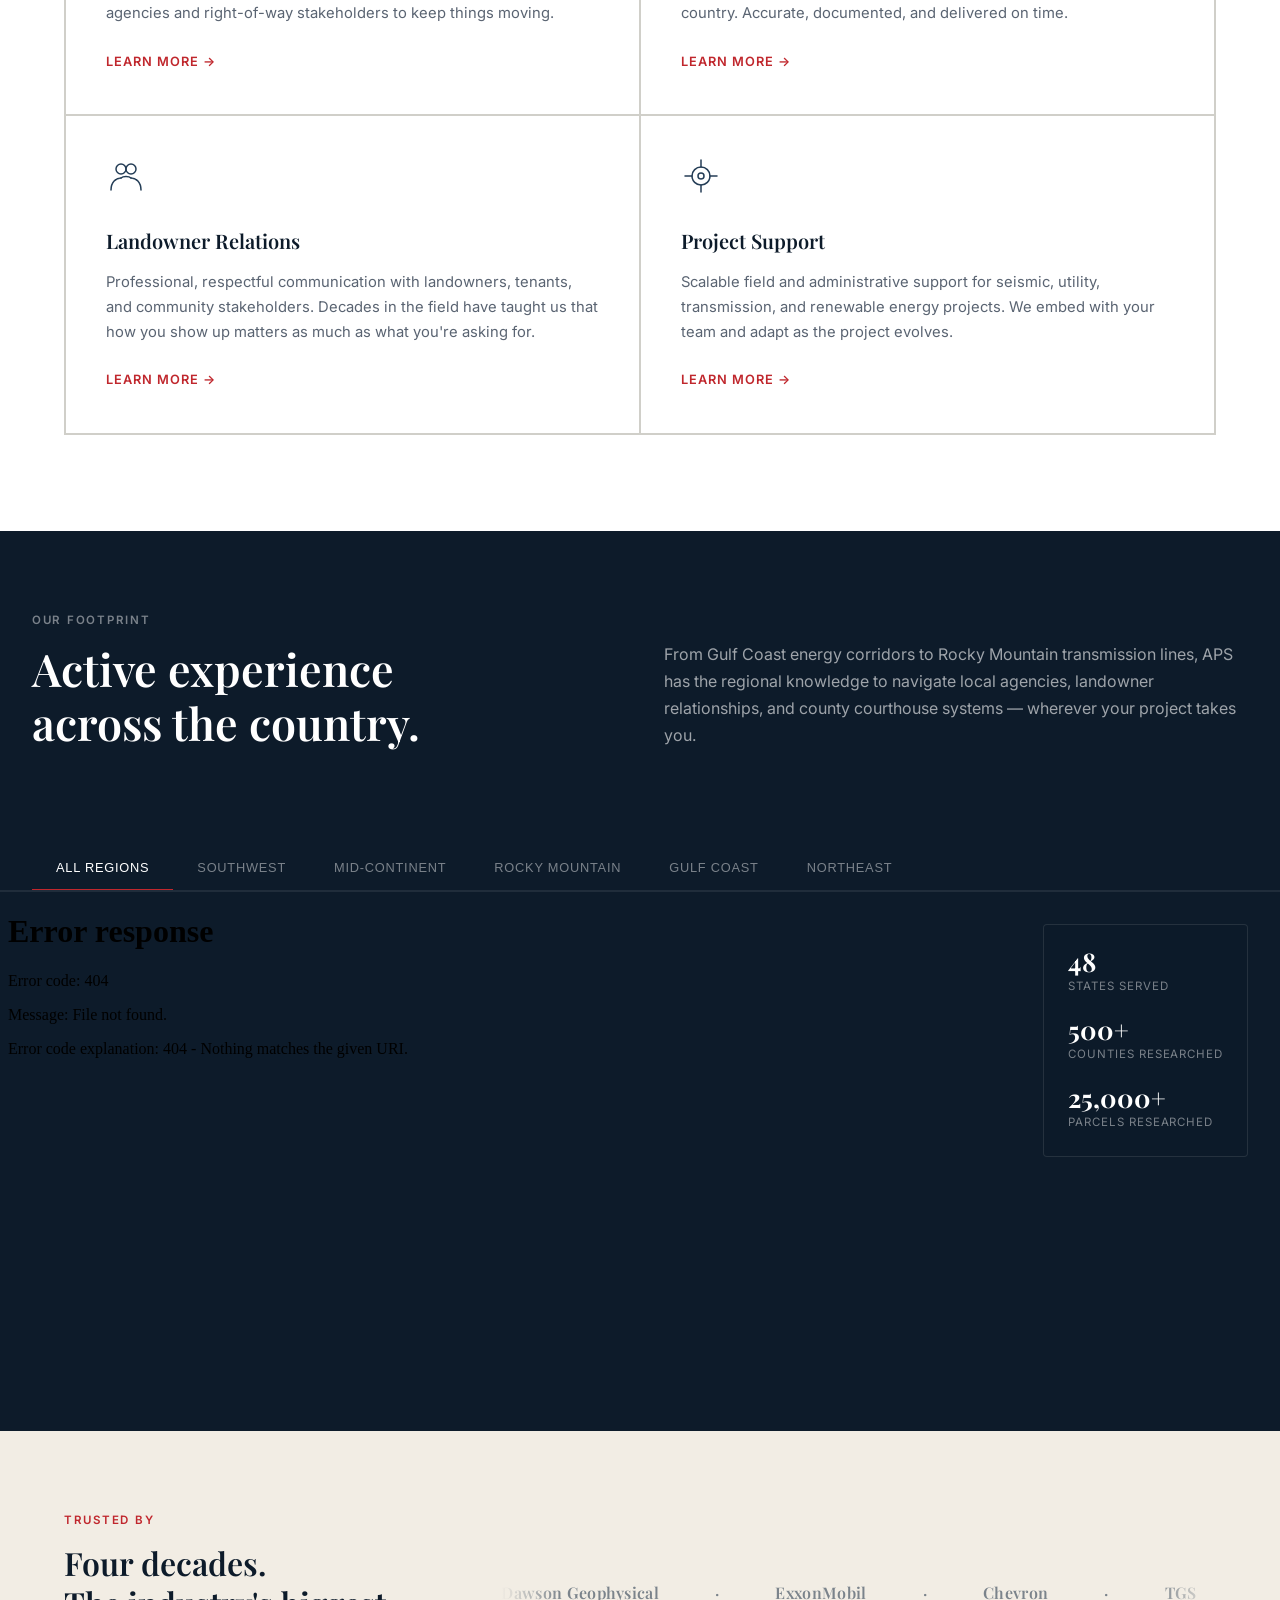
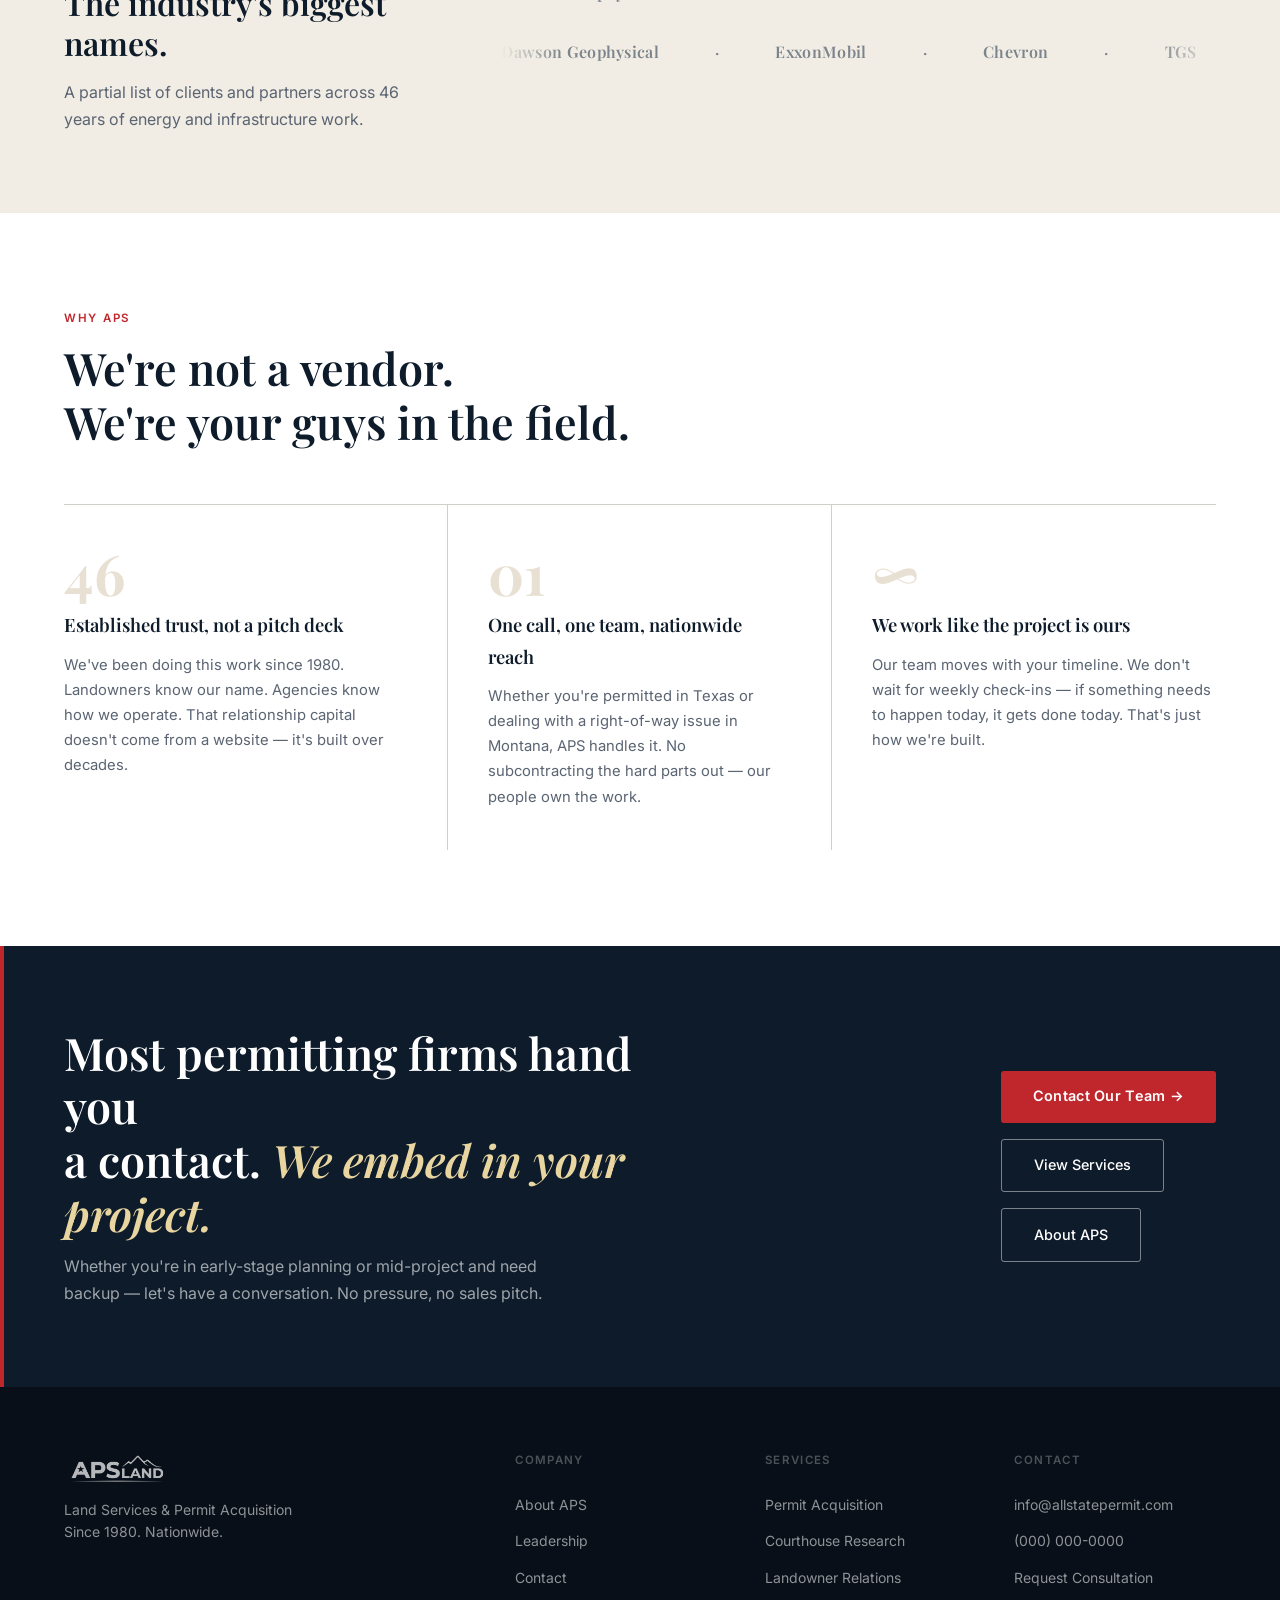
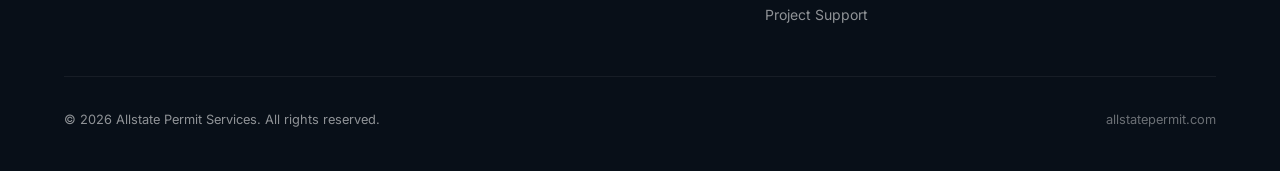
==== commit 069f5b82: "Add files via upload" ====
--- a/index.html
+++ b/index.html
@@ -1,289 +1,391 @@
 <!DOCTYPE html>
 <html lang="en">
 <head>
-<meta charset="UTF-8" />
-<meta name="viewport" content="width=device-width, initial-scale=1.0" />
-<title>APS Land — Permit Acquisition & Land Services Since 1980</title>
-<link rel="stylesheet" href="style.css" />
-<link rel="preconnect" href="https://fonts.googleapis.com" />
-<link rel="preconnect" href="https://fonts.gstatic.com" crossorigin />
-<link href="https://fonts.googleapis.com/css2?family=Inter:wght@300;400;500;600;700&family=Playfair+Display:ital,wght@0,400;0,500;0,600;1,400;1,500&display=swap" rel="stylesheet" />
+  <meta charset="UTF-8" />
+  <meta name="viewport" content="width=device-width, initial-scale=1.0" />
+  <title>Allstate Permit Services — Land Services & Permit Acquisition Since 1980</title>
+  <meta name="description" content="APS delivers permit acquisition, courthouse research, landowner relations, and project support for energy and infrastructure projects across the United States." />
+  <link rel="stylesheet" href="style.css" />
+  <link rel="icon" href="favicon.ico" type="image/x-icon" />
 </head>
 <body>
 
-<!-- ═══════════════════════════════════════
-  NAV
-════════════════════════════════════════ -->
-<header class="nav-wrap" id="site-nav">
-  <nav class="nav-inner">
-    <a href="index.html" class="nav-logo" aria-label="APS Home">
-      <img src="logo.png" alt="Allstate Permit Services" class="logo-img" />
+  <!-- ══════════════ NAV ══════════════ -->
+  <nav class="site-nav" aria-label="Main navigation">
+    <a href="index.html" class="nav-logo" aria-label="APS Land home">
+      <img src="logo.png" alt="Allstate Permit Services" />
     </a>
-    <ul class="nav-links" id="nav-links">
+    <ul class="nav-links">
       <li><a href="about.html">About</a></li>
       <li><a href="services.html">Services</a></li>
-      <li><a href="contact.html">Contact</a></li>
-      <li class="nav-cta-item">
-        <a href="contact.html" class="btn-nav-cta">Request Consultation</a>
-      </li>
+      <li><a href="leadership.html">Leadership</a></li>
+      <li><a href="contact.html" class="nav-cta">Request Consultation →</a></li>
     </ul>
-    <button class="nav-toggle" id="nav-toggle" aria-label="Open menu" aria-expanded="false">
+    <button class="nav-toggle" aria-label="Toggle menu" aria-expanded="false">
       <span></span><span></span><span></span>
     </button>
   </nav>
-</header>
-
-<!-- ═══════════════════════════════════════
-  HERO — video background
-════════════════════════════════════════ -->
-<section class="hero" aria-label="APS introduction">
-  <div class="hero-top-fade" aria-hidden="true"></div>
-  <div class="hero-bottom-fade" aria-hidden="true"></div>
-  <video class="hero-video" autoplay muted loop playsinline preload="auto">
-    <source src="assets/hero_video.mp4" type="video/mp4">
-  </video>
-  <div class="hero-content">
-    <p class="hero-eyebrow">Land Services &amp; Permit Acquisition</p>
-    <h1 class="hero-headline">Working the land<br><em>since 1980.</em></h1>
-    <a href="services.html" class="btn-hero">See What We Do</a>
+
+  <div class="nav-mobile" aria-hidden="true">
+    <ul>
+      <li><a href="about.html">About</a></li>
+      <li><a href="services.html">Services</a></li>
+      <li><a href="leadership.html">Leadership</a></li>
+    </ul>
+    <a href="contact.html" class="nav-cta-mobile">Request Consultation →</a>
   </div>
-</section>
-
-<!-- ═══════════════════════════════════════
-  LANDOWNER SIGNPOST — quiet, below hero
-════════════════════════════════════════ -->
-<div class="landowner-bar">
-  <p>Got a letter or a call from us? <a href="landowners.html">Here's what to expect.</a></p>
-</div>
-
-<!-- ═══════════════════════════════════════
-  OPENING STATEMENT
-════════════════════════════════════════ -->
-<section class="mission">
-  <div class="container-narrow">
-    <p class="mission-statement">
-      APS coordinates the work that happens before a project breaks ground — securing permits, researching land records, and making sure every landowner along the route understands what's happening on their property.
-    </p>
-    <p class="mission-sub">
-      We've been doing this since 1980, across dozens of states, for some of the largest energy and infrastructure companies in the country.
-    </p>
+
+  <!-- ══════════════ HERO ══════════════ -->
+  <section class="hero" aria-label="Hero">
+    <div class="hero-media">
+      <!-- Swap src for actual video when available -->
+      <video
+        class="hero-video"
+        autoplay
+        muted
+        loop
+        playsinline
+        poster="assets/hero_poster.jpg"
+        aria-hidden="true"
+      >
+        <source src="assets/hero_video.mp4" type="video/mp4" />
+      </video>
+      <!-- Fallback if no video -->
+      <img
+        class="hero-poster"
+        src="assets/hero_poster.jpg"
+        alt=""
+        aria-hidden="true"
+        style="display:none;"
+        id="hero-fallback"
+      />
+    </div>
+    <div class="hero-overlay" aria-hidden="true"></div>
+
+    <div class="hero-content container">
+      <span class="eyebrow">Established 1980 · Nationwide Coverage</span>
+      <h1 class="display-xl">
+        The team landowners<br />
+        trust. The partner<br />
+        <em>projects depend on.</em>
+      </h1>
+      <p class="hero-sub">
+        APS delivers permit acquisition, land services, and project coordination
+        for energy and infrastructure teams across the United States.
+      </p>
+      <div class="hero-actions">
+        <a href="contact.html" class="btn-primary">Request a Consultation →</a>
+        <a href="services.html" class="btn-outline-white">See Our Services</a>
+      </div>
+    </div>
+  </section>
+
+  <!-- ══════════════ STATS BAR ══════════════ -->
+  <div class="stats-bar" aria-label="Company statistics">
+    <div class="container">
+      <div class="stat-item">
+        <span class="stat-number" data-count="46" data-suffix="+" aria-label="46 plus years of experience">46<sup>+</sup></span>
+        <span class="stat-label">Years of Experience</span>
+      </div>
+      <div class="stat-item">
+        <span class="stat-number" data-count="15000" data-suffix="+" aria-label="15,000 plus permits secured">15,000<sup>+</sup></span>
+        <span class="stat-label">Permits Secured</span>
+      </div>
+      <div class="stat-item">
+        <span class="stat-number" data-count="40000" data-suffix="+" aria-label="40,000 plus landowners contacted">40,000<sup>+</sup></span>
+        <span class="stat-label">Landowners Contacted</span>
+      </div>
+      <div class="stat-item">
+        <span class="stat-number" data-count="1000" data-suffix="+" aria-label="1,000 plus projects completed">1,000<sup>+</sup></span>
+        <span class="stat-label">Projects Completed</span>
+      </div>
+    </div>
   </div>
-</section>
-
-<!-- ═══════════════════════════════════════
-  3 SERVICE CARDS
-════════════════════════════════════════ -->
-<section class="services-section" aria-labelledby="services-heading">
-  <div class="container">
-    <div class="section-label">What We Do</div>
-    <div class="services-trio">
-
-      <div class="service-card">
-        <div class="service-icon" aria-hidden="true">
-          <svg viewBox="0 0 24 24" fill="none" stroke="currentColor" stroke-width="1.5" stroke-linecap="round" stroke-linejoin="round">
-            <path d="M9 12h6m-6 4h6m2 5H7a2 2 0 01-2-2V5a2 2 0 012-2h5.586a1 1 0 01.707.293l5.414 5.414a1 1 0 01.293.707V19a2 2 0 01-2 2z"/>
+
+  <!-- ══════════════ SERVICES ══════════════ -->
+  <section class="section" aria-labelledby="services-heading">
+    <div class="container">
+      <div class="services-intro">
+        <div class="fade-up">
+          <span class="eyebrow">What We Do</span>
+          <h2 class="display-lg" id="services-heading">
+            Four disciplines.<br />One reliable team.
+          </h2>
+        </div>
+        <div class="fade-up fade-up-delay-1">
+          <p class="body-lg">
+            From the courthouse to the field, APS handles the on-the-ground work
+            that keeps complex infrastructure projects on schedule.
+            We've been at this since 1980 — we know what it takes, and we know how to talk to people.
+          </p>
+          <a href="services.html" class="btn-outline-navy" style="margin-top:1.75rem;">Explore All Services →</a>
+        </div>
+      </div>
+
+      <div class="services-grid">
+
+        <div class="service-card fade-up">
+          <svg class="service-card-icon" viewBox="0 0 40 40" fill="none" stroke="currentColor" stroke-width="1.5" stroke-linecap="round" stroke-linejoin="round" aria-hidden="true">
+            <rect x="8" y="4" width="24" height="32" rx="2"/>
+            <line x1="14" y1="14" x2="26" y2="14"/>
+            <line x1="14" y1="20" x2="26" y2="20"/>
+            <line x1="14" y1="26" x2="20" y2="26"/>
           </svg>
-        </div>
-        <h3 class="service-name">Permit Acquisition</h3>
-        <p class="service-desc">We handle the full permitting process for seismic, pipeline, transmission, and renewable energy projects — coordinating directly with landowners, agencies, and project stakeholders so your schedule stays on track.</p>
-        <a href="services.html#permitting" class="service-link">Learn more →</a>
-      </div>
-
-      <div class="service-card">
-        <div class="service-icon" aria-hidden="true">
-          <svg viewBox="0 0 24 24" fill="none" stroke="currentColor" stroke-width="1.5" stroke-linecap="round" stroke-linejoin="round">
-            <path d="M17 20h5v-2a3 3 0 00-5.356-1.857M17 20H7m10 0v-2c0-.656-.126-1.283-.356-1.857M7 20H2v-2a3 3 0 015.356-1.857M7 20v-2c0-.656.126-1.283.356-1.857m0 0a5.002 5.002 0 019.288 0M15 7a3 3 0 11-6 0 3 3 0 016 0z"/>
+          <h3>Permit Acquisition</h3>
+          <p>
+            End-to-end permitting coordination for energy, pipeline, transmission,
+            and land development projects. We work directly with agencies and
+            right-of-way stakeholders to keep things moving.
+          </p>
+          <a href="services.html#permits" class="service-link">Learn more →</a>
+        </div>
+
+        <div class="service-card fade-up fade-up-delay-1">
+          <svg class="service-card-icon" viewBox="0 0 40 40" fill="none" stroke="currentColor" stroke-width="1.5" stroke-linecap="round" stroke-linejoin="round" aria-hidden="true">
+            <path d="M6 34 L20 8 L34 34 Z"/>
+            <line x1="14" y1="26" x2="26" y2="26"/>
+            <line x1="20" y1="20" x2="20" y2="30"/>
           </svg>
-        </div>
-        <h3 class="service-name">Landowner Relations</h3>
-        <p class="service-desc">Our agents go door to door, explain the project plainly, answer questions, and document every agreement. We also stay on-site during field work to make sure surveyors hold to what was agreed — protecting both the landowner and the client.</p>
-        <a href="services.html#landowner" class="service-link">Learn more →</a>
-      </div>
-
-      <div class="service-card">
-        <div class="service-icon" aria-hidden="true">
-          <svg viewBox="0 0 24 24" fill="none" stroke="currentColor" stroke-width="1.5" stroke-linecap="round" stroke-linejoin="round">
-            <path d="M8 14v3m4-3v3m4-3v3M3 21h18M3 10h18M3 7l9-4 9 4M4 10h16v11H4V10z"/>
+          <h3>Courthouse Research</h3>
+          <p>
+            Ownership verification, title research, parcel investigation, and
+            record retrieval through county and municipal offices across the country.
+            Accurate, documented, and delivered on time.
+          </p>
+          <a href="services.html#research" class="service-link">Learn more →</a>
+        </div>
+
+        <div class="service-card fade-up fade-up-delay-2">
+          <svg class="service-card-icon" viewBox="0 0 40 40" fill="none" stroke="currentColor" stroke-width="1.5" stroke-linecap="round" stroke-linejoin="round" aria-hidden="true">
+            <circle cx="15" cy="13" r="5"/>
+            <circle cx="25" cy="13" r="5"/>
+            <path d="M5 34 C5 26 10 22 15 22"/>
+            <path d="M35 34 C35 26 30 22 25 22"/>
+            <path d="M15 22 C17 20 23 20 25 22"/>
           </svg>
-        </div>
-        <h3 class="service-name">Title &amp; Records Research</h3>
-        <p class="service-desc">We verify ownership, trace mineral rights, and retrieve land records directly through county and municipal offices. Accurate research at the front end prevents costly surprises once work begins.</p>
-        <a href="services.html#research" class="service-link">Learn more →</a>
-      </div>
-
-    </div>
-
-    <div class="services-more-link">
-      <a href="services.html" class="btn-outline">View All Services →</a>
-    </div>
-  </div>
-</section>
-
-<!-- ═══════════════════════════════════════
-  STATS + MAP — dark section
-════════════════════════════════════════ -->
-<section class="reach-section" aria-label="APS scale and reach">
-  <div class="reach-inner">
-
-    <div class="reach-text-col">
-      <h2 class="reach-title">Decades of experience.<br><em>Nationwide reach.</em></h2>
-      <div class="stats-stack">
-        <div class="stat-item">
-          <span class="stat-num">46<span class="stat-plus">+</span></span>
-          <span class="stat-label">Years in operation</span>
-        </div>
-        <div class="stat-item">
-          <span class="stat-num">XX,XXX<span class="stat-plus">+</span></span>
-          <span class="stat-label">Permits secured</span>
-        </div>
-        <div class="stat-item">
-          <span class="stat-num">XX,XXX<span class="stat-plus">+</span></span>
-          <span class="stat-label">Landowners contacted</span>
-        </div>
-        <div class="stat-item">
-          <span class="stat-num">1,000<span class="stat-plus">+</span></span>
-          <span class="stat-label">Projects completed</span>
-        </div>
-      </div>
-    </div>
-
-    <div class="reach-map-col">
-      <!-- ═══════════════════════════════════════
-        MAP PLACEHOLDER
-        Replace this entire div with your existing
-        interactive map component.
-        The map renders inside a 600×400 container.
-        Match its outer element to class="map-stage"
-        so the existing CSS positions it correctly.
-      ════════════════════════════════════════ -->
-      <div class="map-stage map-placeholder" aria-label="APS project coverage map">
-        <div class="map-placeholder-inner">
-          <svg viewBox="0 0 40 24" fill="none" xmlns="http://www.w3.org/2000/svg" class="map-ph-icon" aria-hidden="true">
-            <rect x="1" y="1" width="38" height="22" rx="2" stroke="currentColor" stroke-width="1.5"/>
-            <circle cx="14" cy="10" r="2" fill="currentColor" opacity="0.4"/>
-            <circle cx="22" cy="8" r="1.5" fill="currentColor" opacity="0.6"/>
-            <circle cx="28" cy="13" r="2" fill="currentColor" opacity="0.4"/>
-            <circle cx="10" cy="15" r="1.5" fill="currentColor" opacity="0.5"/>
-            <circle cx="19" cy="16" r="1" fill="currentColor" opacity="0.3"/>
+          <h3>Landowner Relations</h3>
+          <p>
+            Professional, respectful communication with landowners, tenants, and
+            community stakeholders. Decades in the field have taught us that how
+            you show up matters as much as what you're asking for.
+          </p>
+          <a href="services.html#landowner" class="service-link">Learn more →</a>
+        </div>
+
+        <div class="service-card fade-up fade-up-delay-3">
+          <svg class="service-card-icon" viewBox="0 0 40 40" fill="none" stroke="currentColor" stroke-width="1.5" stroke-linecap="round" stroke-linejoin="round" aria-hidden="true">
+            <circle cx="20" cy="20" r="3"/>
+            <circle cx="20" cy="20" r="9"/>
+            <line x1="20" y1="4" x2="20" y2="11"/>
+            <line x1="20" y1="29" x2="20" y2="36"/>
+            <line x1="4" y1="20" x2="11" y2="20"/>
+            <line x1="29" y1="20" x2="36" y2="20"/>
           </svg>
-          <p class="map-ph-label">[ INSERT COVERAGE MAP HERE ]</p>
-          <p class="map-ph-sub">Drop your existing interactive map component in place of this div.<br>Target class: <code>map-stage</code></p>
-        </div>
-      </div>
-      <!-- ═══════════════════════════════════════
-        END MAP PLACEHOLDER
-      ════════════════════════════════════════ -->
-    </div>
-
-  </div>
-</section>
-
-<!-- ═══════════════════════════════════════
-  CLIENT MARQUEE
-════════════════════════════════════════ -->
-<section class="clients-section" aria-label="APS clients and partners">
-  <div class="clients-label">Trusted by</div>
-  <div class="marquee-wrap" aria-hidden="true">
-    <div class="marquee-track">
-      <span class="client-name">Dawson Geophysical</span>
-      <span class="client-sep">·</span>
-      <span class="client-name">TGS</span>
-      <span class="client-sep">·</span>
-      <span class="client-name">CGG</span>
-      <span class="client-sep">·</span>
-      <span class="client-name">ION Geophysical</span>
-      <span class="client-sep">·</span>
-      <span class="client-name">ExxonMobil</span>
-      <span class="client-sep">·</span>
-      <span class="client-name">Chevron</span>
-      <span class="client-sep">·</span>
-      <!-- Duplicate for seamless loop -->
-      <span class="client-name">Dawson Geophysical</span>
-      <span class="client-sep">·</span>
-      <span class="client-name">TGS</span>
-      <span class="client-sep">·</span>
-      <span class="client-name">CGG</span>
-      <span class="client-sep">·</span>
-      <span class="client-name">ION Geophysical</span>
-      <span class="client-sep">·</span>
-      <span class="client-name">ExxonMobil</span>
-      <span class="client-sep">·</span>
-      <span class="client-name">Chevron</span>
-      <span class="client-sep">·</span>
-    </div>
-  </div>
-  <p class="clients-note">A partial list of clients and partners across four decades of infrastructure work.</p>
-</section>
-
-<!-- ═══════════════════════════════════════
-  PROCESS TEASER — 3 steps
-════════════════════════════════════════ -->
-<section class="process-teaser" aria-labelledby="process-heading">
-  <div class="container-narrow">
-    <div class="section-label">How It Works</div>
-    <h2 class="process-title" id="process-heading">From research to restoration.</h2>
-    <p class="process-intro">Every project follows the same sequence. Here's where APS fits in.</p>
-
-    <div class="process-steps">
-      <div class="process-step">
-        <span class="step-num">01</span>
-        <div class="step-body">
-          <h3 class="step-name">Research &amp; Title</h3>
-          <p class="step-desc">We identify every parcel along the project route, verify ownership, and flag any title complications before the first call is made.</p>
-        </div>
-      </div>
-      <div class="process-step">
-        <span class="step-num">02</span>
-        <div class="step-body">
-          <h3 class="step-name">Landowner Contact &amp; Permitting</h3>
-          <p class="step-desc">Agents meet with each landowner to explain the project, answer questions, negotiate access terms, and obtain signed permits. No pressure, no fine print.</p>
-        </div>
-      </div>
-      <div class="process-step">
-        <span class="step-num">03</span>
-        <div class="step-body">
-          <h3 class="step-name">Field Oversight &amp; Closeout</h3>
-          <p class="step-desc">We stay present during field work to ensure crews follow the agreed access terms. When work is complete, we verify restoration and close out any outstanding claims.</p>
-        </div>
-      </div>
-    </div>
-
-    <a href="services.html#process" class="btn-outline">Full process overview →</a>
-  </div>
-</section>
-
-<!-- ═══════════════════════════════════════
-  CTA FOOTER BAND
-════════════════════════════════════════ -->
-<section class="cta-band" aria-label="Contact APS">
-  <div class="container-narrow">
-    <h2 class="cta-headline">Ready to talk about your project?</h2>
-    <p class="cta-sub">Whether you're still in planning or already mid-project, we're straightforward to work with.</p>
-    <div class="cta-actions">
-      <a href="contact.html" class="btn-primary">Contact Our Team</a>
-      <a href="about.html" class="btn-ghost">About APS</a>
-    </div>
-  </div>
-</section>
-
-<!-- ═══════════════════════════════════════
-  FOOTER
-════════════════════════════════════════ -->
-<footer class="site-footer">
-  <div class="footer-inner">
-    <div class="footer-brand">
-      <img src="logo.png" alt="Allstate Permit Services" class="footer-logo" />
-      <p class="footer-tagline">Land Services &amp; Permit Acquisition<br>Since 1980</p>
-    </div>
-    <nav class="footer-nav" aria-label="Footer navigation">
-      <a href="about.html">About</a>
-      <a href="services.html">Services</a>
-      <a href="contact.html">Contact</a>
-    </nav>
-    <p class="footer-legal">© Allstate Permit Services. All rights reserved.</p>
-  </div>
-</footer>
-
-<script src="main.js"></script>
+          <h3>Project Support</h3>
+          <p>
+            Scalable field and administrative support for seismic, utility,
+            transmission, and renewable energy projects. We embed with your
+            team and adapt as the project evolves.
+          </p>
+          <a href="services.html#support" class="service-link">Learn more →</a>
+        </div>
+
+      </div>
+    </div>
+  </section>
+
+  <!-- ══════════════ MAP ══════════════ -->
+  <section class="map-section" aria-labelledby="map-heading">
+    <div class="map-section-header">
+      <div class="fade-up">
+        <span class="eyebrow">Our Footprint</span>
+        <h2 class="display-lg" id="map-heading">
+          Active experience<br />across the country.
+        </h2>
+      </div>
+      <div class="fade-up fade-up-delay-1">
+        <p>
+          From Gulf Coast energy corridors to Rocky Mountain transmission lines,
+          APS has the regional knowledge to navigate local agencies, landowner
+          relationships, and county courthouse systems — wherever your project takes you.
+        </p>
+      </div>
+    </div>
+
+    <!-- Region tabs — wire up data-map-src when you have regional map URLs -->
+    <div class="region-tabs" role="tablist" aria-label="Select region">
+      <button class="region-tab active" role="tab" aria-selected="true" data-map-src="map.html">All Regions</button>
+      <button class="region-tab" role="tab" aria-selected="false" data-map-src="map.html">Southwest</button>
+      <button class="region-tab" role="tab" aria-selected="false" data-map-src="map.html">Mid-Continent</button>
+      <button class="region-tab" role="tab" aria-selected="false" data-map-src="map.html">Rocky Mountain</button>
+      <button class="region-tab" role="tab" aria-selected="false" data-map-src="map.html">Gulf Coast</button>
+      <button class="region-tab" role="tab" aria-selected="false" data-map-src="map.html">Northeast</button>
+    </div>
+
+    <div class="map-frame-wrap">
+      <iframe
+        id="region-map"
+        src="map.html"
+        title="APS project regions and coverage map"
+        loading="lazy"
+      ></iframe>
+      <div class="map-overlay-stats" aria-label="Regional statistics">
+        <div class="map-stat-row">
+          <span class="map-stat-num">48</span>
+          <span class="map-stat-label">States Served</span>
+        </div>
+        <div class="map-stat-row">
+          <span class="map-stat-num">500+</span>
+          <span class="map-stat-label">Counties Researched</span>
+        </div>
+        <div class="map-stat-row">
+          <span class="map-stat-num">25,000+</span>
+          <span class="map-stat-label">Parcels Researched</span>
+        </div>
+      </div>
+    </div>
+  </section>
+
+  <!-- ══════════════ CLIENTS / TRUST ══════════════ -->
+  <section class="trust-section" aria-labelledby="trust-heading">
+    <div class="container">
+      <div class="trust-intro fade-up">
+        <span class="eyebrow">Trusted By</span>
+        <h2 class="display-md" id="trust-heading">
+          Four decades.<br />The industry's biggest names.
+        </h2>
+        <p>
+          A partial list of clients and partners across 46 years of
+          energy and infrastructure work.
+        </p>
+      </div>
+      <div class="client-ticker-wrap fade-up fade-up-delay-1" aria-label="Client list">
+        <div class="client-ticker">
+          <span class="client-name">Dawson Geophysical</span>
+          <span class="client-name" aria-hidden="true">·</span>
+          <span class="client-name">ExxonMobil</span>
+          <span class="client-name" aria-hidden="true">·</span>
+          <span class="client-name">Chevron</span>
+          <span class="client-name" aria-hidden="true">·</span>
+          <span class="client-name">TGS</span>
+          <span class="client-name" aria-hidden="true">·</span>
+          <span class="client-name">CGG</span>
+          <span class="client-name" aria-hidden="true">·</span>
+          <span class="client-name">ION Geophysical</span>
+          <span class="client-name" aria-hidden="true">·</span>
+          <span class="client-name">Halliburton</span>
+          <span class="client-name" aria-hidden="true">·</span>
+          <span class="client-name">Schlumberger</span>
+          <span class="client-name" aria-hidden="true">·</span>
+          <span class="client-name">Kinder Morgan</span>
+          <span class="client-name" aria-hidden="true">·</span>
+          <span class="client-name">NextEra Energy</span>
+        </div>
+      </div>
+    </div>
+  </section>
+
+  <!-- ══════════════ WHY APS ══════════════ -->
+  <section class="why-section" aria-labelledby="why-heading">
+    <div class="container">
+      <div class="fade-up">
+        <span class="eyebrow">Why APS</span>
+        <h2 class="display-lg" id="why-heading">
+          We're not a vendor.<br />We're your guys in the field.
+        </h2>
+      </div>
+      <div class="why-grid">
+        <div class="why-item fade-up">
+          <div class="why-number" aria-hidden="true">46</div>
+          <h3>Established trust, not a pitch deck</h3>
+          <p>
+            We've been doing this work since 1980. Landowners know our name.
+            Agencies know how we operate. That relationship capital doesn't come from a website — it's built over decades.
+          </p>
+        </div>
+        <div class="why-item fade-up fade-up-delay-1">
+          <div class="why-number" aria-hidden="true">01</div>
+          <h3>One call, one team, nationwide reach</h3>
+          <p>
+            Whether you're permitted in Texas or dealing with a right-of-way
+            issue in Montana, APS handles it. No subcontracting the hard parts out — our people own the work.
+          </p>
+        </div>
+        <div class="why-item fade-up fade-up-delay-2">
+          <div class="why-number" aria-hidden="true">∞</div>
+          <h3>We work like the project is ours</h3>
+          <p>
+            Our team moves with your timeline. We don't wait for weekly check-ins
+            — if something needs to happen today, it gets done today. That's just how we're built.
+          </p>
+        </div>
+      </div>
+    </div>
+  </section>
+
+  <!-- ══════════════ CTA BAND ══════════════ -->
+  <section class="cta-band" aria-labelledby="cta-heading">
+    <div class="container">
+      <div class="fade-up">
+        <h2 class="display-lg" id="cta-heading">
+          Most permitting firms hand you<br />
+          a contact. <em>We embed in your project.</em>
+        </h2>
+        <p>
+          Whether you're in early-stage planning or mid-project and need backup —
+          let's have a conversation. No pressure, no sales pitch.
+        </p>
+      </div>
+      <div class="cta-actions fade-up fade-up-delay-1">
+        <a href="contact.html" class="btn-primary">Contact Our Team →</a>
+        <a href="services.html" class="btn-outline-white">View Services</a>
+        <a href="about.html" class="btn-outline-white">About APS</a>
+      </div>
+    </div>
+  </section>
+
+  <!-- ══════════════ FOOTER ══════════════ -->
+  <footer class="site-footer" aria-label="Site footer">
+    <div class="container">
+      <div class="footer-grid">
+        <div class="footer-brand">
+          <img src="logo.png" alt="Allstate Permit Services" />
+          <p>Land Services &amp; Permit Acquisition<br />Since 1980. Nationwide.</p>
+        </div>
+        <div class="footer-col">
+          <h4>Company</h4>
+          <ul>
+            <li><a href="about.html">About APS</a></li>
+            <li><a href="leadership.html">Leadership</a></li>
+            <li><a href="contact.html">Contact</a></li>
+          </ul>
+        </div>
+        <div class="footer-col">
+          <h4>Services</h4>
+          <ul>
+            <li><a href="services.html#permits">Permit Acquisition</a></li>
+            <li><a href="services.html#research">Courthouse Research</a></li>
+            <li><a href="services.html#landowner">Landowner Relations</a></li>
+            <li><a href="services.html#support">Project Support</a></li>
+          </ul>
+        </div>
+        <div class="footer-col">
+          <h4>Contact</h4>
+          <ul>
+            <li><a href="mailto:info@allstatepermit.com">info@allstatepermit.com</a></li>
+            <li><a href="tel:+1-000-000-0000">(000) 000-0000</a></li>
+            <li><a href="contact.html">Request Consultation</a></li>
+          </ul>
+        </div>
+      </div>
+      <div class="footer-bottom">
+        <span>&copy; <span id="footer-year"></span> Allstate Permit Services. All rights reserved.</span>
+        <a href="allstatepermit.com">allstatepermit.com</a>
+      </div>
+    </div>
+  </footer>
+
+  <script src="main.js"></script>
+  <script>document.getElementById('footer-year').textContent = new Date().getFullYear();</script>
 </body>
 </html>
--- a/style.css
+++ b/style.css
@@ -1,1211 +1,948 @@
-/* ═══════════════════════════════════════════════════════════════
-   APS LAND — UNIFIED STYLESHEET
-   Palette: Navy #1B2A3B | Tan accent #C4A882 | Off-white #F5F3EE
-   Type: Playfair Display (display) / Inter (body)
-════════════════════════════════════════════════════════════════ */
-
-/* ─── RESET & BASE ─── */
+/* ============================================================
+   APS LAND — DESIGN SYSTEM
+   Palette: Navy / White / Red / Sand
+   Type: Playfair Display (display) + Inter (body/UI)
+   ============================================================ */
+
+@import url('https://fonts.googleapis.com/css2?family=Playfair+Display:ital,wght@0,400;0,600;0,700;1,400;1,600&family=Inter:wght@300;400;500;600&display=swap');
+
+/* ── Reset & Base ── */
 *, *::before, *::after { box-sizing: border-box; margin: 0; padding: 0; }
 
 :root {
-  --navy:      #1B2A3B;
-  --navy-mid:  #243548;
-  --navy-dark: #111D28;
-  --tan:       #C4A882;
-  --tan-light: #DDD0BB;
-  --cream:     #F5F3EE;
-  --white:     #FFFFFF;
-  --text:      #2C2C2C;
-  --text-mid:  #4A4A4A;
-  --text-muted:#767676;
-  --border:    #E0DDD7;
-
+  --navy:       #0D1B2A;
+  --navy-mid:   #1A2E44;
+  --navy-light: #243D56;
+  --red:        #C0272D;
+  --red-dark:   #8B1A1E;
+  --white:      #FFFFFF;
+  --sand:       #F2EDE4;
+  --sand-dark:  #E8E0D3;
+  --gray-text:  #5A6472;
+  --gray-border:#D0CFC9;
   --font-display: 'Playfair Display', Georgia, serif;
   --font-body:    'Inter', system-ui, sans-serif;
-
-  --max-w:        1160px;
-  --max-w-narrow: 740px;
-  --gutter:       clamp(1.25rem, 5vw, 2.5rem);
-
-  --radius:  4px;
-  --radius-lg: 8px;
-
-  --transition: 0.2s ease;
+  --max-w:        1280px;
+  --section-pad:  6rem 2rem;
+  --transition:   0.25s ease;
 }
 
 html { scroll-behavior: smooth; }
 
 body {
   font-family: var(--font-body);
-  font-size: 1rem;
+  font-size: 16px;
   line-height: 1.7;
-  color: var(--text);
+  color: var(--navy);
   background: var(--white);
   -webkit-font-smoothing: antialiased;
 }
 
-img { display: block; max-width: 100%; }
+img { display: block; max-width: 100%; height: auto; }
 a { color: inherit; text-decoration: none; }
 
-/* ─── LAYOUT HELPERS ─── */
+/* ── Typography ── */
+.display-xl {
+  font-family: var(--font-display);
+  font-size: clamp(2.4rem, 5vw, 4.2rem);
+  font-weight: 700;
+  line-height: 1.12;
+  letter-spacing: -0.02em;
+}
+.display-lg {
+  font-family: var(--font-display);
+  font-size: clamp(2rem, 3.5vw, 3rem);
+  font-weight: 600;
+  line-height: 1.2;
+}
+.display-md {
+  font-family: var(--font-display);
+  font-size: clamp(1.5rem, 2.5vw, 2.1rem);
+  font-weight: 600;
+  line-height: 1.25;
+}
+.eyebrow {
+  font-family: var(--font-body);
+  font-size: 0.72rem;
+  font-weight: 600;
+  letter-spacing: 0.15em;
+  text-transform: uppercase;
+  color: var(--red);
+  display: block;
+  margin-bottom: 0.75rem;
+}
+.body-lg { font-size: 1.125rem; line-height: 1.75; color: var(--gray-text); }
+.body-md { font-size: 1rem; line-height: 1.7; color: var(--gray-text); }
+
+/* ── Layout ── */
 .container {
   max-width: var(--max-w);
   margin: 0 auto;
-  padding: 0 var(--gutter);
-}
-
-.container-narrow {
-  max-width: var(--max-w-narrow);
-  margin: 0 auto;
-  padding: 0 var(--gutter);
-}
-
-.section-label {
-  font-family: var(--font-body);
-  font-size: 0.7rem;
-  font-weight: 600;
-  letter-spacing: 0.15em;
-  text-transform: uppercase;
-  color: var(--tan);
-  margin-bottom: 1rem;
-}
-
-/* ═══════════════════════════════════════════════════════════════
+  padding: 0 2rem;
+}
+.section { padding: var(--section-pad); }
+.section--sand { background: var(--sand); }
+.section--navy { background: var(--navy); color: var(--white); }
+
+/* ── Red rule accent ── */
+.rule-accent {
+  display: block;
+  width: 3rem;
+  height: 3px;
+  background: var(--red);
+  margin-bottom: 1.75rem;
+}
+
+/* ============================================================
    NAVIGATION
-════════════════════════════════════════════════════════════════ */
-.nav-wrap {
+   ============================================================ */
+.site-nav {
   position: fixed;
-  top: 0; left: 0; right: 0;
+  top: 0;
+  left: 0;
+  right: 0;
   z-index: 100;
-  background: rgba(27, 42, 59, 0.97);
+  display: flex;
+  align-items: center;
+  justify-content: space-between;
+  padding: 0 2rem;
+  height: 72px;
+  transition: background var(--transition), box-shadow var(--transition);
+}
+.site-nav.scrolled {
+  background: rgba(13, 27, 42, 0.97);
   backdrop-filter: blur(8px);
-  border-bottom: 1px solid rgba(196, 168, 130, 0.15);
-}
-
-.nav-inner {
-  max-width: var(--max-w);
-  margin: 0 auto;
-  padding: 0 var(--gutter);
-  height: 68px;
-  display: flex;
-  align-items: center;
-  justify-content: space-between;
-  gap: 2rem;
-}
-
-.logo-img { height: 36px; width: auto; }
-
+  box-shadow: 0 1px 0 rgba(255,255,255,0.06);
+}
+.site-nav.nav-light { background: transparent; }
+
+.nav-logo img {
+  height: 36px;
+  width: auto;
+}
 .nav-links {
   display: flex;
   align-items: center;
-  gap: 2rem;
+  gap: 2.25rem;
   list-style: none;
 }
-
 .nav-links a {
   font-size: 0.875rem;
   font-weight: 500;
-  color: rgba(255,255,255,0.75);
+  color: rgba(255,255,255,0.82);
+  letter-spacing: 0.02em;
   transition: color var(--transition);
 }
-
-.nav-links a:hover,
-.nav-links a.nav-active {
-  color: var(--white);
-}
-
-.btn-nav-cta {
-  font-size: 0.8rem;
-  font-weight: 600;
-  letter-spacing: 0.04em;
-  padding: 0.5rem 1.1rem;
-  border: 1px solid rgba(196, 168, 130, 0.5);
-  border-radius: var(--radius);
-  color: var(--tan) !important;
-  transition: background var(--transition), color var(--transition), border-color var(--transition);
-}
-
-.btn-nav-cta:hover {
-  background: var(--tan);
-  color: var(--navy) !important;
-  border-color: var(--tan);
-}
+.nav-links a:hover { color: var(--white); }
+.nav-cta {
+  display: inline-flex;
+  align-items: center;
+  gap: 0.4rem;
+  padding: 0.55rem 1.3rem;
+  background: var(--red);
+  color: var(--white) !important;
+  font-size: 0.85rem !important;
+  font-weight: 600 !important;
+  border-radius: 3px;
+  transition: background var(--transition) !important;
+}
+.nav-cta:hover { background: var(--red-dark) !important; }
 
 .nav-toggle {
   display: none;
   flex-direction: column;
   gap: 5px;
+  cursor: pointer;
   background: none;
   border: none;
-  cursor: pointer;
   padding: 4px;
 }
-
 .nav-toggle span {
   display: block;
-  width: 22px;
+  width: 24px;
   height: 2px;
   background: var(--white);
   border-radius: 2px;
-  transition: transform var(--transition), opacity var(--transition);
-}
-
-/* ═══════════════════════════════════════════════════════════════
+  transition: var(--transition);
+}
+
+/* Mobile nav */
+.nav-mobile {
+  display: none;
+  position: fixed;
+  top: 72px;
+  left: 0;
+  right: 0;
+  background: var(--navy);
+  z-index: 99;
+  padding: 1.5rem 2rem 2rem;
+  border-top: 1px solid rgba(255,255,255,0.08);
+}
+.nav-mobile.open { display: block; }
+.nav-mobile ul { list-style: none; display: flex; flex-direction: column; gap: 0; }
+.nav-mobile ul li a {
+  display: block;
+  padding: 0.9rem 0;
+  border-bottom: 1px solid rgba(255,255,255,0.07);
+  font-size: 1rem;
+  font-weight: 500;
+  color: rgba(255,255,255,0.85);
+}
+.nav-mobile .nav-cta-mobile {
+  display: inline-block;
+  margin-top: 1.5rem;
+  padding: 0.75rem 1.75rem;
+  background: var(--red);
+  color: var(--white);
+  border-radius: 3px;
+  font-weight: 600;
+}
+
+/* ============================================================
    HERO
-════════════════════════════════════════════════════════════════ */
+   ============================================================ */
 .hero {
   position: relative;
-  height: 100svh;
-  min-height: 560px;
-  max-height: 860px;
+  height: 100vh;
+  min-height: 640px;
+  display: flex;
+  align-items: flex-end;
   overflow: hidden;
-  background: var(--navy-dark);
-}
-
-.hero-video {
+}
+.hero-media {
   position: absolute;
   inset: 0;
+  z-index: 0;
+}
+.hero-video {
   width: 100%;
   height: 100%;
   object-fit: cover;
-  opacity: 0.45;
-}
-
-.hero-top-fade,
-.hero-bottom-fade {
-  position: absolute;
-  left: 0; right: 0;
-  z-index: 2;
-  pointer-events: none;
-}
-
-.hero-top-fade {
-  top: 0;
-  height: 140px;
-  background: linear-gradient(to bottom, rgba(27,42,59,0.7), transparent);
-}
-
-.hero-bottom-fade {
-  bottom: 0;
-  height: 200px;
-  background: linear-gradient(to top, rgba(27,42,59,0.9), transparent);
-}
-
-.hero-content {
+  object-position: center;
+}
+.hero-poster {
+  width: 100%;
+  height: 100%;
+  object-fit: cover;
+  object-position: center;
   position: absolute;
   inset: 0;
-  z-index: 3;
+}
+.hero-overlay {
+  position: absolute;
+  inset: 0;
+  background: linear-gradient(
+    to top,
+    rgba(13,27,42,0.92) 0%,
+    rgba(13,27,42,0.5) 50%,
+    rgba(13,27,42,0.15) 100%
+  );
+  z-index: 1;
+}
+.hero-content {
+  position: relative;
+  z-index: 2;
+  width: 100%;
+  padding: 0 2rem 5rem;
+  max-width: var(--max-w);
+  margin: 0 auto;
+}
+.hero-content .eyebrow { color: rgba(255,255,255,0.6); }
+.hero-content .display-xl { color: var(--white); max-width: 780px; }
+.hero-content .display-xl em {
+  font-style: italic;
+  color: #e8d5a0;
+}
+.hero-sub {
+  color: rgba(255,255,255,0.72);
+  font-size: 1.1rem;
+  max-width: 560px;
+  margin-top: 1.25rem;
+  line-height: 1.65;
+}
+.hero-actions {
+  display: flex;
+  align-items: center;
+  gap: 1.25rem;
+  margin-top: 2.25rem;
+  flex-wrap: wrap;
+}
+
+/* ── Buttons ── */
+.btn-primary {
+  display: inline-flex;
+  align-items: center;
+  gap: 0.5rem;
+  padding: 0.85rem 2rem;
+  background: var(--red);
+  color: var(--white);
+  font-size: 0.9rem;
+  font-weight: 600;
+  border-radius: 3px;
+  letter-spacing: 0.02em;
+  transition: background var(--transition), transform var(--transition);
+}
+.btn-primary:hover { background: var(--red-dark); transform: translateY(-1px); }
+
+.btn-outline-white {
+  display: inline-flex;
+  align-items: center;
+  gap: 0.5rem;
+  padding: 0.85rem 2rem;
+  border: 1.5px solid rgba(255,255,255,0.45);
+  color: var(--white);
+  font-size: 0.9rem;
+  font-weight: 500;
+  border-radius: 3px;
+  transition: border-color var(--transition), background var(--transition);
+}
+.btn-outline-white:hover {
+  border-color: var(--white);
+  background: rgba(255,255,255,0.08);
+}
+
+.btn-outline-navy {
+  display: inline-flex;
+  align-items: center;
+  gap: 0.5rem;
+  padding: 0.85rem 2rem;
+  border: 1.5px solid var(--navy);
+  color: var(--navy);
+  font-size: 0.9rem;
+  font-weight: 500;
+  border-radius: 3px;
+  transition: background var(--transition), color var(--transition);
+}
+.btn-outline-navy:hover { background: var(--navy); color: var(--white); }
+
+/* ── Stats bar ── */
+.stats-bar {
+  background: var(--navy-mid);
+  padding: 0;
+}
+.stats-bar .container {
+  display: grid;
+  grid-template-columns: repeat(4, 1fr);
+}
+.stat-item {
+  padding: 2rem 2rem;
+  border-right: 1px solid rgba(255,255,255,0.08);
   display: flex;
   flex-direction: column;
-  justify-content: flex-end;
-  padding: clamp(3rem, 8vw, 5rem) var(--gutter);
-  max-width: calc(var(--max-w) + var(--gutter) * 2);
+  gap: 0.2rem;
+}
+.stat-item:last-child { border-right: none; }
+.stat-number {
+  font-family: var(--font-display);
+  font-size: clamp(1.75rem, 3vw, 2.5rem);
+  font-weight: 700;
+  color: var(--white);
+  line-height: 1;
+}
+.stat-number sup {
+  font-size: 0.55em;
+  vertical-align: top;
+  margin-top: 0.2em;
+}
+.stat-label {
+  font-size: 0.8rem;
+  font-weight: 400;
+  color: rgba(255,255,255,0.5);
+  letter-spacing: 0.04em;
+  text-transform: uppercase;
+}
+
+/* ============================================================
+   SERVICES SECTION
+   ============================================================ */
+.services-intro {
+  display: grid;
+  grid-template-columns: 1fr 1fr;
+  gap: 4rem;
+  align-items: start;
+  margin-bottom: 4rem;
+}
+.services-grid {
+  display: grid;
+  grid-template-columns: repeat(2, 1fr);
+  gap: 2px;
+  background: var(--gray-border);
+  border: 2px solid var(--gray-border);
+}
+.service-card {
+  background: var(--white);
+  padding: 2.5rem;
+  position: relative;
+  transition: background var(--transition);
+}
+.service-card:hover { background: var(--sand); }
+.service-card-icon {
+  width: 40px;
+  height: 40px;
+  margin-bottom: 1.25rem;
+  color: var(--navy-light);
+}
+.service-card h3 {
+  font-family: var(--font-display);
+  font-size: 1.25rem;
+  font-weight: 600;
+  margin-bottom: 0.75rem;
+  color: var(--navy);
+}
+.service-card p { font-size: 0.925rem; color: var(--gray-text); line-height: 1.7; margin-bottom: 1.25rem; }
+.service-link {
+  font-size: 0.8rem;
+  font-weight: 600;
+  letter-spacing: 0.08em;
+  text-transform: uppercase;
+  color: var(--red);
+  display: inline-flex;
+  align-items: center;
+  gap: 0.4rem;
+  transition: gap var(--transition);
+}
+.service-link:hover { gap: 0.7rem; }
+
+/* ============================================================
+   MAP SECTION
+   ============================================================ */
+.map-section {
+  position: relative;
+  background: var(--navy);
+  padding: 5rem 0 0;
+  overflow: hidden;
+}
+.map-section-header {
+  padding: 0 2rem 3rem;
+  max-width: var(--max-w);
   margin: 0 auto;
-  left: 0; right: 0;
-}
-
-.hero-eyebrow {
-  font-size: 0.7rem;
-  font-weight: 600;
-  letter-spacing: 0.15em;
-  text-transform: uppercase;
-  color: var(--tan);
-  margin-bottom: 1rem;
-}
-
-.hero-headline {
-  font-family: var(--font-display);
-  font-size: clamp(2.4rem, 6vw, 4.5rem);
-  font-weight: 500;
-  line-height: 1.1;
-  color: var(--white);
-  margin-bottom: 2rem;
-  max-width: 600px;
-}
-
-.hero-headline em {
-  font-style: italic;
-  color: var(--tan-light);
-}
-
-.btn-hero {
-  display: inline-block;
-  font-size: 0.875rem;
-  font-weight: 600;
-  letter-spacing: 0.05em;
-  padding: 0.8rem 1.75rem;
-  background: var(--tan);
-  color: var(--navy-dark);
-  border-radius: var(--radius);
-  width: fit-content;
-  transition: background var(--transition), transform var(--transition);
-}
-
-.btn-hero:hover {
-  background: var(--tan-light);
-  transform: translateY(-1px);
-}
-
-/* ═══════════════════════════════════════════════════════════════
-   LANDOWNER SIGNPOST BAR
-════════════════════════════════════════════════════════════════ */
-.landowner-bar {
-  background: var(--navy);
-  padding: 0.9rem var(--gutter);
-  text-align: center;
-}
-
-.landowner-bar p {
-  font-size: 0.8rem;
-  color: rgba(255,255,255,0.6);
-  letter-spacing: 0.01em;
-}
-
-.landowner-bar a {
-  color: var(--tan);
-  text-decoration: underline;
-  text-underline-offset: 3px;
-  text-decoration-color: rgba(196,168,130,0.5);
-  transition: color var(--transition);
-}
-
-.landowner-bar a:hover {
-  color: var(--tan-light);
-}
-
-/* ═══════════════════════════════════════════════════════════════
-   MISSION / OPENING STATEMENT
-════════════════════════════════════════════════════════════════ */
-.mission {
-  padding: clamp(4rem, 9vw, 7rem) var(--gutter);
-  background: var(--cream);
-}
-
-.mission-statement {
-  font-family: var(--font-display);
-  font-size: clamp(1.4rem, 3vw, 2rem);
-  font-weight: 400;
-  line-height: 1.5;
-  color: var(--navy);
-  margin-bottom: 1.5rem;
-}
-
-.mission-sub {
-  font-size: 1rem;
-  color: var(--text-mid);
-  line-height: 1.7;
-}
-
-/* ═══════════════════════════════════════════════════════════════
-   3-CARD SERVICES SECTION
-════════════════════════════════════════════════════════════════ */
-.services-section {
-  padding: clamp(4rem, 9vw, 7rem) var(--gutter);
-  background: var(--white);
-}
-
-.services-trio {
-  display: grid;
-  grid-template-columns: repeat(3, 1fr);
-  gap: 2rem;
-  margin-top: 2rem;
-}
-
-.service-card {
-  padding: 2rem;
-  border: 1px solid var(--border);
-  border-radius: var(--radius-lg);
-  background: var(--white);
-  transition: border-color var(--transition), box-shadow var(--transition);
-}
-
-.service-card:hover {
-  border-color: var(--tan);
-  box-shadow: 0 4px 20px rgba(196,168,130,0.12);
-}
-
-.service-icon {
-  width: 36px;
-  height: 36px;
-  color: var(--tan);
-  margin-bottom: 1.25rem;
-}
-
-.service-icon svg {
+  display: grid;
+  grid-template-columns: 1fr 1fr;
+  gap: 3rem;
+  align-items: end;
+}
+.map-section-header .display-lg { color: var(--white); }
+.map-section-header p { color: rgba(255,255,255,0.6); }
+.map-section-header .eyebrow { color: rgba(255,255,255,0.45); }
+
+.map-frame-wrap {
+  position: relative;
+  width: 100%;
+  height: 540px;
+  border-top: 1px solid rgba(255,255,255,0.08);
+}
+.map-frame-wrap iframe {
   width: 100%;
   height: 100%;
-}
-
-.service-name {
-  font-family: var(--font-display);
-  font-size: 1.2rem;
-  font-weight: 500;
-  color: var(--navy);
-  margin-bottom: 0.75rem;
-}
-
-.service-desc {
-  font-size: 0.9rem;
-  line-height: 1.7;
-  color: var(--text-mid);
-  margin-bottom: 1.5rem;
-}
-
-.service-link {
-  font-size: 0.8rem;
-  font-weight: 600;
-  color: var(--tan);
-  letter-spacing: 0.03em;
-  transition: color var(--transition);
-}
-
-.service-link:hover { color: var(--navy); }
-
-.services-more-link {
-  margin-top: 3rem;
-  text-align: center;
-}
-
-/* ═══════════════════════════════════════════════════════════════
-   REACH / MAP / STATS SECTION
-════════════════════════════════════════════════════════════════ */
-.reach-section {
-  background: var(--navy);
-  padding: clamp(4rem, 9vw, 7rem) var(--gutter);
-}
-
-.reach-inner {
+  border: none;
+  display: block;
+}
+.map-overlay-stats {
+  position: absolute;
+  top: 2rem;
+  right: 2rem;
+  background: rgba(13,27,42,0.88);
+  backdrop-filter: blur(10px);
+  border: 1px solid rgba(255,255,255,0.1);
+  border-radius: 4px;
+  padding: 1.5rem;
+  min-width: 200px;
+  display: flex;
+  flex-direction: column;
+  gap: 1.25rem;
+}
+.map-stat-row { display: flex; flex-direction: column; gap: 0.15rem; }
+.map-stat-num {
+  font-family: var(--font-display);
+  font-size: 1.6rem;
+  font-weight: 700;
+  color: var(--white);
+  line-height: 1;
+}
+.map-stat-label {
+  font-size: 0.72rem;
+  color: rgba(255,255,255,0.45);
+  text-transform: uppercase;
+  letter-spacing: 0.08em;
+}
+
+/* Regional tabs */
+.region-tabs {
+  display: flex;
+  gap: 0;
+  border-bottom: 1px solid rgba(255,255,255,0.08);
+  overflow-x: auto;
+  scrollbar-width: none;
   max-width: var(--max-w);
   margin: 0 auto;
-  display: grid;
-  grid-template-columns: 1fr 1.6fr;
-  gap: 4rem;
-  align-items: center;
-}
-
-.reach-title {
-  font-family: var(--font-display);
-  font-size: clamp(1.6rem, 3.5vw, 2.5rem);
-  font-weight: 500;
-  line-height: 1.25;
-  color: var(--white);
-  margin-bottom: 2.5rem;
-}
-
-.reach-title em {
-  font-style: italic;
-  color: var(--tan);
-}
-
-.stats-stack {
-  display: flex;
-  flex-direction: column;
-  gap: 1.5rem;
-}
-
-.stat-item {
-  display: flex;
-  flex-direction: column;
-  gap: 0.2rem;
-  padding-bottom: 1.5rem;
-  border-bottom: 1px solid rgba(255,255,255,0.08);
-}
-
-.stat-item:last-child {
-  border-bottom: none;
-  padding-bottom: 0;
-}
-
-.stat-num {
-  font-family: var(--font-display);
-  font-size: clamp(1.8rem, 4vw, 2.6rem);
-  font-weight: 500;
-  color: var(--white);
-  line-height: 1;
-}
-
-.stat-plus {
-  font-size: 0.6em;
-  color: var(--tan);
-  vertical-align: super;
-  margin-left: 1px;
-}
-
-.stat-label {
+  padding: 0 2rem;
+  margin-top: 3rem;
+}
+.region-tab {
+  padding: 0.9rem 1.5rem;
   font-size: 0.8rem;
   font-weight: 500;
-  letter-spacing: 0.05em;
+  color: rgba(255,255,255,0.45);
+  letter-spacing: 0.06em;
   text-transform: uppercase;
-  color: rgba(255,255,255,0.45);
-}
-
-/* MAP STAGE */
-.map-stage {
+  cursor: pointer;
+  background: none;
+  border: none;
+  border-bottom: 2px solid transparent;
+  margin-bottom: -1px;
+  white-space: nowrap;
+  transition: color var(--transition), border-color var(--transition);
+}
+.region-tab:hover { color: rgba(255,255,255,0.75); }
+.region-tab.active {
+  color: var(--white);
+  border-bottom-color: var(--red);
+}
+
+/* ============================================================
+   TRUST SECTION
+   ============================================================ */
+.trust-section { padding: 5rem 2rem; background: var(--sand); }
+.trust-section .container {
+  display: grid;
+  grid-template-columns: 1fr 2fr;
+  gap: 5rem;
+  align-items: center;
+}
+.trust-intro p { color: var(--gray-text); margin-top: 1rem; font-size: 1rem; }
+
+.client-ticker-wrap { overflow: hidden; position: relative; }
+.client-ticker-wrap::before,
+.client-ticker-wrap::after {
+  content: '';
+  position: absolute;
+  top: 0;
+  bottom: 0;
+  width: 60px;
+  z-index: 1;
+  pointer-events: none;
+}
+.client-ticker-wrap::before { left: 0; background: linear-gradient(to right, var(--sand), transparent); }
+.client-ticker-wrap::after  { right: 0; background: linear-gradient(to left, var(--sand), transparent); }
+
+.client-ticker {
+  display: flex;
+  gap: 3.5rem;
+  align-items: center;
+  animation: ticker 28s linear infinite;
+  white-space: nowrap;
+  width: max-content;
+  padding: 1rem 0;
+}
+.client-ticker:hover { animation-play-state: paused; }
+.client-name {
+  font-family: var(--font-display);
+  font-size: 1rem;
+  font-weight: 600;
+  color: var(--navy-mid);
+  opacity: 0.55;
+  letter-spacing: 0.02em;
+  transition: opacity var(--transition);
+}
+.client-name:hover { opacity: 1; }
+
+@keyframes ticker {
+  from { transform: translateX(0); }
+  to   { transform: translateX(-50%); }
+}
+
+/* ============================================================
+   PROOF / WHY APS SECTION
+   ============================================================ */
+.why-section { padding: var(--section-pad); }
+.why-grid {
+  display: grid;
+  grid-template-columns: repeat(3, 1fr);
+  gap: 0;
+  margin-top: 3.5rem;
+  border-top: 1px solid var(--gray-border);
+}
+.why-item {
+  padding: 2.5rem 2.5rem 2.5rem 0;
+  border-right: 1px solid var(--gray-border);
+  padding-right: 2.5rem;
+}
+.why-item:first-child { padding-left: 0; }
+.why-item:last-child { border-right: none; padding-right: 0; }
+.why-item + .why-item { padding-left: 2.5rem; }
+.why-number {
+  font-family: var(--font-display);
+  font-size: 3.5rem;
+  font-weight: 700;
+  color: var(--sand-dark);
+  line-height: 1;
+  margin-bottom: 0.5rem;
+}
+.why-item h3 {
+  font-family: var(--font-display);
+  font-size: 1.15rem;
+  font-weight: 600;
+  margin-bottom: 0.75rem;
+  color: var(--navy);
+}
+.why-item p { font-size: 0.925rem; color: var(--gray-text); line-height: 1.7; }
+
+/* ============================================================
+   CTA BAND
+   ============================================================ */
+.cta-band {
+  background: var(--navy);
+  padding: 5rem 2rem;
+  position: relative;
+  overflow: hidden;
+}
+.cta-band::before {
+  content: '';
+  position: absolute;
+  left: 0;
+  top: 0;
+  bottom: 0;
+  width: 4px;
+  background: var(--red);
+}
+.cta-band .container {
+  display: grid;
+  grid-template-columns: 1fr auto;
+  gap: 3rem;
+  align-items: center;
+}
+.cta-band .display-lg { color: var(--white); max-width: 640px; }
+.cta-band .display-lg em { font-style: italic; color: #e8d5a0; }
+.cta-band p { color: rgba(255,255,255,0.6); margin-top: 0.75rem; max-width: 520px; }
+.cta-actions { display: flex; flex-direction: column; gap: 1rem; align-items: flex-start; }
+
+/* ============================================================
+   FOOTER
+   ============================================================ */
+.site-footer {
+  background: #080f18;
+  color: rgba(255,255,255,0.55);
+  padding: 4rem 2rem 2.5rem;
+}
+.footer-grid {
+  display: grid;
+  grid-template-columns: 2fr 1fr 1fr 1fr;
+  gap: 3rem;
+  padding-bottom: 3rem;
+  border-bottom: 1px solid rgba(255,255,255,0.06);
+}
+.footer-brand img { height: 32px; margin-bottom: 1rem; filter: brightness(0) invert(1) opacity(0.7); }
+.footer-brand p { font-size: 0.875rem; line-height: 1.6; max-width: 260px; }
+.footer-col h4 {
+  font-size: 0.72rem;
+  font-weight: 600;
+  letter-spacing: 0.12em;
+  text-transform: uppercase;
+  color: rgba(255,255,255,0.28);
+  margin-bottom: 1.25rem;
+}
+.footer-col ul { list-style: none; display: flex; flex-direction: column; gap: 0.6rem; }
+.footer-col ul li a {
+  font-size: 0.875rem;
+  color: rgba(255,255,255,0.55);
+  transition: color var(--transition);
+}
+.footer-col ul li a:hover { color: var(--white); }
+.footer-bottom {
+  display: flex;
+  justify-content: space-between;
+  align-items: center;
+  padding-top: 2rem;
+  font-size: 0.8rem;
+}
+.footer-bottom a { color: rgba(255,255,255,0.4); transition: color var(--transition); }
+.footer-bottom a:hover { color: rgba(255,255,255,0.75); }
+
+/* ============================================================
+   PAGE INTERIOR HERO (non-homepage)
+   ============================================================ */
+.page-hero {
+  background: var(--navy);
+  padding: 8rem 2rem 5rem;
+}
+.page-hero .eyebrow { color: rgba(255,255,255,0.4); }
+.page-hero .display-xl { color: var(--white); max-width: 700px; }
+.page-hero p {
+  color: rgba(255,255,255,0.65);
+  font-size: 1.1rem;
+  max-width: 560px;
+  margin-top: 1.25rem;
+}
+
+/* ============================================================
+   SERVICES PAGE
+   ============================================================ */
+.service-full {
+  padding: 5rem 2rem;
+  border-bottom: 1px solid var(--gray-border);
+}
+.service-full:nth-child(even) { background: var(--sand); }
+.service-full .container {
+  display: grid;
+  grid-template-columns: 1fr 1fr;
+  gap: 5rem;
+  align-items: center;
+}
+.service-full.reverse .container { direction: rtl; }
+.service-full.reverse .container > * { direction: ltr; }
+.service-full h2 {
+  font-family: var(--font-display);
+  font-size: clamp(1.6rem, 2.5vw, 2.2rem);
+  font-weight: 600;
+  color: var(--navy);
+  margin-bottom: 1rem;
+}
+.service-full p { color: var(--gray-text); margin-bottom: 1.25rem; }
+.service-media {
+  background: var(--sand-dark);
+  aspect-ratio: 4/3;
+  border-radius: 2px;
+  overflow: hidden;
+  display: flex;
+  align-items: center;
+  justify-content: center;
+}
+.service-media img { width: 100%; height: 100%; object-fit: cover; }
+.service-media-placeholder {
   width: 100%;
-  aspect-ratio: 3/2;
-  border-radius: var(--radius-lg);
-  overflow: hidden;
-}
-
-/* MAP PLACEHOLDER — remove when inserting real map */
-.map-placeholder {
-  background: rgba(255,255,255,0.04);
-  border: 1px dashed rgba(196,168,130,0.3);
+  height: 100%;
   display: flex;
   align-items: center;
   justify-content: center;
-}
-
-.map-placeholder-inner {
-  text-align: center;
-  padding: 2rem;
-  color: rgba(255,255,255,0.3);
-}
-
-.map-ph-icon {
-  width: 64px;
-  height: auto;
-  margin: 0 auto 1rem;
-  color: rgba(196,168,130,0.4);
-}
-
-.map-ph-label {
-  font-size: 0.75rem;
-  font-weight: 600;
+  background: var(--navy-light);
+  color: rgba(255,255,255,0.2);
+  font-size: 0.8rem;
   letter-spacing: 0.1em;
   text-transform: uppercase;
-  color: rgba(196,168,130,0.6);
-  margin-bottom: 0.5rem;
-}
-
-.map-ph-sub {
-  font-size: 0.7rem;
-  line-height: 1.6;
-  color: rgba(255,255,255,0.25);
-}
-
-.map-ph-sub code {
-  font-family: monospace;
-  color: rgba(196,168,130,0.5);
-  background: rgba(196,168,130,0.08);
-  padding: 0.1em 0.3em;
-  border-radius: 2px;
-}
-
-/* ═══════════════════════════════════════════════════════════════
-   CLIENT MARQUEE
-════════════════════════════════════════════════════════════════ */
-.clients-section {
-  padding: clamp(3rem, 6vw, 4.5rem) var(--gutter);
-  background: var(--cream);
-  text-align: center;
-  overflow: hidden;
-}
-
-.clients-label {
-  font-size: 0.7rem;
-  font-weight: 600;
-  letter-spacing: 0.15em;
-  text-transform: uppercase;
-  color: var(--text-muted);
-  margin-bottom: 1.5rem;
-}
-
-.marquee-wrap {
-  overflow: hidden;
-  margin-bottom: 1.25rem;
-  mask-image: linear-gradient(to right, transparent, black 15%, black 85%, transparent);
-  -webkit-mask-image: linear-gradient(to right, transparent, black 15%, black 85%, transparent);
-}
-
-.marquee-track {
-  display: inline-flex;
-  align-items: center;
-  gap: 0;
-  animation: marquee 28s linear infinite;
-  white-space: nowrap;
-}
-
-@keyframes marquee {
-  from { transform: translateX(0); }
-  to   { transform: translateX(-50%); }
-}
-
-.marquee-wrap:hover .marquee-track { animation-play-state: paused; }
-
-.client-name {
-  font-family: var(--font-display);
-  font-size: clamp(0.95rem, 2vw, 1.2rem);
-  font-weight: 400;
-  color: var(--navy);
-  padding: 0 1.5rem;
-  opacity: 0.6;
-  transition: opacity var(--transition);
-}
-
-.marquee-wrap:hover .client-name { opacity: 0.85; }
-
-.client-sep {
-  color: var(--tan);
-  font-size: 0.9rem;
-  opacity: 0.5;
-}
-
-.clients-note {
-  font-size: 0.75rem;
-  color: var(--text-muted);
-  font-style: italic;
-}
-
-/* ═══════════════════════════════════════════════════════════════
-   PROCESS TEASER (homepage)
-════════════════════════════════════════════════════════════════ */
-.process-teaser {
-  padding: clamp(4rem, 9vw, 7rem) var(--gutter);
-  background: var(--white);
-}
-
-.process-title {
-  font-family: var(--font-display);
-  font-size: clamp(1.6rem, 3.5vw, 2.2rem);
-  font-weight: 500;
-  color: var(--navy);
-  margin-bottom: 0.75rem;
-}
-
-.process-intro {
-  font-size: 0.95rem;
-  color: var(--text-mid);
-  margin-bottom: 2.5rem;
-}
-
-.process-steps {
-  display: flex;
-  flex-direction: column;
-  gap: 0;
-  margin-bottom: 2.5rem;
-}
-
-.process-step {
-  display: grid;
-  grid-template-columns: 3rem 1fr;
-  gap: 1.5rem;
-  padding: 1.5rem 0;
-  border-bottom: 1px solid var(--border);
-}
-
-.process-step:last-child { border-bottom: none; }
-
-.step-num {
-  font-family: var(--font-body);
-  font-size: 0.7rem;
-  font-weight: 700;
-  letter-spacing: 0.1em;
-  color: var(--tan);
+}
+
+/* ============================================================
+   ABOUT PAGE
+   ============================================================ */
+.about-intro {
+  padding: 6rem 2rem;
+  display: grid;
+  grid-template-columns: 1fr 1fr;
+  gap: 6rem;
+  align-items: start;
+  max-width: var(--max-w);
+  margin: 0 auto;
+}
+.timeline {
+  padding: var(--section-pad);
+  background: var(--sand);
+}
+.timeline-list {
+  list-style: none;
+  margin-top: 3rem;
+  position: relative;
+  max-width: 720px;
+}
+.timeline-list::before {
+  content: '';
+  position: absolute;
+  left: 64px;
+  top: 0;
+  bottom: 0;
+  width: 1px;
+  background: var(--gray-border);
+}
+.timeline-item {
+  display: grid;
+  grid-template-columns: 80px 1fr;
+  gap: 2rem;
+  padding-bottom: 2.5rem;
+}
+.timeline-year {
+  font-family: var(--font-display);
+  font-size: 1rem;
+  font-weight: 600;
+  color: var(--red);
+  text-align: right;
   padding-top: 0.2rem;
 }
-
-.step-name {
+.timeline-body h4 {
   font-family: var(--font-display);
   font-size: 1.05rem;
-  font-weight: 500;
+  font-weight: 600;
   color: var(--navy);
   margin-bottom: 0.4rem;
 }
-
-.step-desc {
-  font-size: 0.9rem;
-  line-height: 1.7;
-  color: var(--text-mid);
-}
-
-/* ═══════════════════════════════════════════════════════════════
-   BUTTONS (shared)
-════════════════════════════════════════════════════════════════ */
-.btn-primary {
-  display: inline-block;
-  font-size: 0.875rem;
-  font-weight: 600;
-  padding: 0.85rem 1.75rem;
-  background: var(--navy);
-  color: var(--white);
-  border-radius: var(--radius);
-  transition: background var(--transition), transform var(--transition);
-}
-
-.btn-primary:hover {
-  background: var(--navy-mid);
-  transform: translateY(-1px);
-}
-
-.btn-ghost {
-  display: inline-block;
-  font-size: 0.875rem;
-  font-weight: 600;
-  padding: 0.85rem 1.75rem;
-  border: 1px solid var(--border);
-  color: var(--navy);
-  border-radius: var(--radius);
-  transition: border-color var(--transition), color var(--transition);
-}
-
-.btn-ghost:hover {
-  border-color: var(--navy);
-  color: var(--navy);
-}
-
-.btn-outline {
-  display: inline-block;
-  font-size: 0.875rem;
-  font-weight: 600;
-  color: var(--tan);
-  border-bottom: 1px solid rgba(196,168,130,0.4);
-  padding-bottom: 2px;
-  transition: color var(--transition), border-color var(--transition);
-}
-
-.btn-outline:hover {
-  color: var(--navy);
-  border-color: var(--navy);
-}
-
-/* ═══════════════════════════════════════════════════════════════
-   CTA BAND
-════════════════════════════════════════════════════════════════ */
-.cta-band {
-  background: var(--navy);
-  padding: clamp(4rem, 9vw, 6rem) var(--gutter);
-  text-align: center;
-}
-
-.cta-headline {
-  font-family: var(--font-display);
-  font-size: clamp(1.6rem, 4vw, 2.5rem);
-  font-weight: 500;
-  color: var(--white);
-  margin-bottom: 0.75rem;
-}
-
-.cta-sub {
-  font-size: 1rem;
-  color: rgba(255,255,255,0.55);
-  margin-bottom: 2rem;
-  max-width: 480px;
-  margin-left: auto;
-  margin-right: auto;
-}
-
-.cta-actions {
-  display: flex;
-  justify-content: center;
-  gap: 1rem;
-  flex-wrap: wrap;
-}
-
-.cta-band .btn-primary {
-  background: var(--tan);
-  color: var(--navy-dark);
-}
-
-.cta-band .btn-primary:hover {
-  background: var(--tan-light);
-}
-
-.cta-band .btn-ghost {
-  border-color: rgba(255,255,255,0.2);
-  color: rgba(255,255,255,0.65);
-}
-
-.cta-band .btn-ghost:hover {
-  border-color: rgba(255,255,255,0.5);
-  color: var(--white);
-}
-
-/* ═══════════════════════════════════════════════════════════════
-   FOOTER
-════════════════════════════════════════════════════════════════ */
-.site-footer {
-  background: var(--navy-dark);
-  border-top: 1px solid rgba(255,255,255,0.06);
-  padding: clamp(2rem, 5vw, 3rem) var(--gutter);
-}
-
-.footer-inner {
-  max-width: var(--max-w);
-  margin: 0 auto;
-  display: flex;
-  align-items: flex-start;
-  justify-content: space-between;
-  gap: 2rem;
-  flex-wrap: wrap;
-}
-
-.footer-logo { height: 28px; width: auto; margin-bottom: 0.5rem; opacity: 0.7; }
-
-.footer-tagline {
-  font-size: 0.75rem;
-  line-height: 1.6;
-  color: rgba(255,255,255,0.35);
-}
-
-.footer-nav {
-  display: flex;
-  gap: 2rem;
-  flex-wrap: wrap;
-  align-items: center;
-}
-
-.footer-nav a {
-  font-size: 0.8rem;
-  color: rgba(255,255,255,0.45);
-  transition: color var(--transition);
-}
-
-.footer-nav a:hover { color: var(--white); }
-
-.footer-legal {
-  font-size: 0.7rem;
-  color: rgba(255,255,255,0.25);
-  align-self: flex-end;
-}
-
-/* ═══════════════════════════════════════════════════════════════
-   PAGE HEADER (About + Services)
-════════════════════════════════════════════════════════════════ */
-.page-header {
-  padding: clamp(7rem, 14vw, 10rem) var(--gutter) clamp(3rem, 7vw, 5rem);
-  background: var(--navy);
-}
-
-.page-title {
-  font-family: var(--font-display);
-  font-size: clamp(2rem, 5vw, 3.5rem);
-  font-weight: 500;
-  line-height: 1.15;
-  color: var(--white);
-  margin-bottom: 1rem;
-}
-
-.page-title em {
-  font-style: italic;
-  color: var(--tan);
-}
-
-.page-intro {
-  font-size: 1rem;
-  line-height: 1.75;
-  color: rgba(255,255,255,0.6);
-  max-width: 600px;
-  margin-top: 1rem;
-}
-
-/* ═══════════════════════════════════════════════════════════════
-   ABOUT PAGE
-════════════════════════════════════════════════════════════════ */
-.about-story {
-  padding: clamp(4rem, 9vw, 7rem) var(--gutter);
-  background: var(--white);
-}
-
-.story-block {
-  display: grid;
-  grid-template-columns: 200px 1fr;
-  gap: 3rem;
-  align-items: start;
-}
-
-.story-heading {
-  font-family: var(--font-display);
-  font-size: 1.1rem;
-  font-weight: 500;
-  color: var(--navy);
-  padding-top: 0.35rem;
-  position: sticky;
-  top: 84px;
-}
-
-.story-text p {
-  font-size: 1rem;
-  line-height: 1.8;
-  color: var(--text-mid);
-  margin-bottom: 1.25rem;
-}
-
-.story-text p:last-child { margin-bottom: 0; }
-
-.story-divider {
-  height: 1px;
-  background: var(--border);
-  margin: 3rem 0;
-}
-
-/* LEADERSHIP */
-.leadership-section {
-  padding: clamp(4rem, 9vw, 7rem) var(--gutter);
-  background: var(--cream);
-}
-
-.leadership-title {
-  font-family: var(--font-display);
-  font-size: clamp(1.6rem, 3.5vw, 2.2rem);
-  font-weight: 500;
-  color: var(--navy);
-  margin-bottom: 3rem;
-}
+.timeline-body p { font-size: 0.9rem; color: var(--gray-text); }
 
 .leadership-grid {
   display: grid;
-  grid-template-columns: 1fr 1fr;
-  gap: 2.5rem;
-}
-
+  grid-template-columns: repeat(3, 1fr);
+  gap: 2px;
+  background: var(--gray-border);
+  margin-top: 3rem;
+}
 .leader-card {
   background: var(--white);
-  border: 1px solid var(--border);
-  border-radius: var(--radius-lg);
+  padding: 2.25rem;
+}
+.leader-photo {
+  width: 80px;
+  height: 80px;
+  border-radius: 50%;
+  background: var(--sand-dark);
+  margin-bottom: 1.25rem;
   overflow: hidden;
   display: flex;
+  align-items: center;
+  justify-content: center;
+  font-family: var(--font-display);
+  font-size: 1.4rem;
+  font-weight: 600;
+  color: var(--navy-light);
+}
+.leader-card h3 { font-family: var(--font-display); font-size: 1.1rem; font-weight: 600; color: var(--navy); }
+.leader-card .title { font-size: 0.8rem; color: var(--red); text-transform: uppercase; letter-spacing: 0.08em; margin-top: 0.25rem; }
+.leader-card p { font-size: 0.875rem; color: var(--gray-text); margin-top: 0.75rem; line-height: 1.65; }
+
+/* ============================================================
+   CONTACT PAGE
+   ============================================================ */
+.contact-layout {
+  display: grid;
+  grid-template-columns: 1fr 1fr;
+  gap: 0;
+  min-height: 60vh;
+}
+.contact-info {
+  background: var(--navy);
+  padding: 5rem 3rem;
+}
+.contact-info .display-md { color: var(--white); }
+.contact-info p { color: rgba(255,255,255,0.6); margin-top: 1rem; }
+.contact-detail {
+  display: flex;
   flex-direction: column;
-}
-
-.leader-photo-slot {
-  background: var(--navy);
-  padding: 2.5rem;
-  display: flex;
-  flex-direction: column;
-  align-items: center;
-  justify-content: center;
-  gap: 0.75rem;
-  min-height: 180px;
-}
-
-.leader-photo-inner {
-  width: 72px;
-  height: 72px;
-  border-radius: 50%;
-  border: 1px solid rgba(196,168,130,0.3);
-  display: flex;
-  align-items: center;
-  justify-content: center;
-  color: rgba(255,255,255,0.25);
-}
-
-.leader-photo-inner svg { width: 44px; height: 44px; }
-
-.photo-note {
-  font-size: 0.7rem;
+  gap: 0.25rem;
+  margin-top: 2.5rem;
+  padding-top: 2.5rem;
+  border-top: 1px solid rgba(255,255,255,0.08);
+}
+.contact-detail-label {
+  font-size: 0.72rem;
+  font-weight: 600;
+  letter-spacing: 0.12em;
+  text-transform: uppercase;
   color: rgba(255,255,255,0.3);
-  letter-spacing: 0.05em;
-}
-
-.leader-info {
-  padding: 1.75rem 2rem 2rem;
-}
-
-.leader-name {
-  font-family: var(--font-display);
-  font-size: 1.3rem;
-  font-weight: 500;
-  color: var(--navy);
-  margin-bottom: 0.25rem;
-}
-
-.leader-title {
+}
+.contact-detail-value {
+  font-size: 1rem;
+  color: rgba(255,255,255,0.85);
+}
+.contact-form-panel {
+  background: var(--sand);
+  padding: 5rem 3rem;
+}
+.form-group { margin-bottom: 1.5rem; }
+.form-group label {
+  display: block;
   font-size: 0.8rem;
   font-weight: 600;
-  letter-spacing: 0.05em;
+  letter-spacing: 0.06em;
   text-transform: uppercase;
-  color: var(--tan);
-  margin-bottom: 1.25rem;
-}
-
-.leader-bio p {
-  font-size: 0.9rem;
-  line-height: 1.75;
-  color: var(--text-mid);
-  margin-bottom: 0.75rem;
-}
-
-.leader-bio p:last-child { margin-bottom: 0; }
-
-/* ═══════════════════════════════════════════════════════════════
-   SERVICES PAGE
-════════════════════════════════════════════════════════════════ */
-.primary-services {
-  padding: clamp(4rem, 9vw, 7rem) var(--gutter);
-  background: var(--white);
-}
-
-.services-section-title {
-  font-family: var(--font-display);
-  font-size: clamp(1.5rem, 3vw, 2rem);
-  font-weight: 500;
-  color: var(--navy);
-  margin-bottom: 0.75rem;
-}
-
-.services-section-intro {
-  font-size: 0.95rem;
-  color: var(--text-mid);
-  line-height: 1.75;
-  max-width: 580px;
-  margin-bottom: 3rem;
-}
-
-.primary-services-list {
-  display: flex;
-  flex-direction: column;
-  gap: 0;
-}
-
-.primary-service {
-  padding: 2.5rem 0;
-  border-bottom: 1px solid var(--border);
-}
-
-.primary-service:first-child { padding-top: 0; }
-.primary-service:last-child { border-bottom: none; }
-
-.primary-service-header {
-  display: flex;
-  align-items: center;
-  gap: 1rem;
-  margin-bottom: 1rem;
-}
-
-.primary-service-name {
-  font-family: var(--font-display);
-  font-size: 1.3rem;
-  font-weight: 500;
-  color: var(--navy);
-}
-
-.primary-badge {
-  font-size: 0.65rem;
-  font-weight: 700;
-  letter-spacing: 0.1em;
-  text-transform: uppercase;
-  color: var(--tan);
-  background: rgba(196,168,130,0.12);
-  padding: 0.2rem 0.6rem;
-  border-radius: 20px;
-  border: 1px solid rgba(196,168,130,0.25);
-}
-
-.primary-service-desc {
-  font-size: 0.95rem;
-  line-height: 1.75;
-  color: var(--text-mid);
-  max-width: 680px;
-  margin-bottom: 1.25rem;
-}
-
-.service-details {
-  list-style: none;
-  display: flex;
-  flex-wrap: wrap;
-  gap: 0.5rem 2rem;
-}
-
-.service-details li {
-  font-size: 0.8rem;
-  color: var(--text-muted);
-  padding-left: 1rem;
-  position: relative;
-}
-
-.service-details li::before {
-  content: '–';
-  position: absolute;
-  left: 0;
-  color: var(--tan);
-}
-
-/* CAPABILITIES GRID */
-.full-capabilities {
-  padding: clamp(4rem, 9vw, 7rem) var(--gutter);
-  background: var(--cream);
-}
-
-.capabilities-grid {
-  display: grid;
-  grid-template-columns: repeat(2, 1fr);
-  gap: 2px;
-  background: var(--border);
-  border: 1px solid var(--border);
-  border-radius: var(--radius-lg);
-  overflow: hidden;
-}
-
-.capability-item {
-  background: var(--white);
-  padding: 1.75rem 2rem;
-  transition: background var(--transition);
-}
-
-.capability-item:hover { background: var(--cream); }
-
-.cap-name {
-  font-family: var(--font-display);
-  font-size: 1.05rem;
-  font-weight: 500;
   color: var(--navy);
   margin-bottom: 0.5rem;
 }
-
-.cap-desc {
-  font-size: 0.875rem;
-  line-height: 1.7;
-  color: var(--text-mid);
-}
-
-/* PROCESS TIMELINE (full, services page) */
-.process-full {
-  padding: clamp(4rem, 9vw, 7rem) var(--gutter);
+.form-group input,
+.form-group select,
+.form-group textarea {
+  width: 100%;
+  padding: 0.85rem 1rem;
+  border: 1.5px solid var(--gray-border);
+  border-radius: 2px;
+  font-family: var(--font-body);
+  font-size: 0.95rem;
+  color: var(--navy);
   background: var(--white);
-}
-
-.process-timeline {
-  display: flex;
-  flex-direction: column;
-  margin-top: 2.5rem;
-  margin-bottom: 2.5rem;
-}
-
-.timeline-step {
-  display: grid;
-  grid-template-columns: 3rem 1fr;
-  gap: 0 1.75rem;
-}
-
-.timeline-marker {
-  display: flex;
-  flex-direction: column;
-  align-items: center;
-}
-
-.timeline-num {
-  width: 2.25rem;
-  height: 2.25rem;
-  border-radius: 50%;
-  background: var(--navy);
-  color: var(--white);
-  font-size: 0.75rem;
-  font-weight: 700;
-  display: flex;
-  align-items: center;
-  justify-content: center;
-  flex-shrink: 0;
-  position: relative;
-  z-index: 1;
-}
-
-.timeline-line {
-  flex: 1;
-  width: 1px;
-  background: var(--border);
-  margin: 4px 0;
-  min-height: 2rem;
-}
-
-.timeline-content {
-  padding-bottom: 3rem;
-}
-
-.timeline-step:last-child .timeline-content {
-  padding-bottom: 0;
-}
-
-.timeline-title {
-  font-family: var(--font-display);
-  font-size: 1.15rem;
-  font-weight: 500;
-  color: var(--navy);
-  margin-bottom: 0.6rem;
-  padding-top: 0.2rem;
-}
-
-.timeline-desc {
-  font-size: 0.9rem;
-  line-height: 1.75;
-  color: var(--text-mid);
-  max-width: 560px;
-  margin-bottom: 0.75rem;
-}
-
-.timeline-note {
-  font-size: 0.8rem;
-  font-style: italic;
-  color: var(--text-muted);
-}
-
-/* ═══════════════════════════════════════════════════════════════
+  transition: border-color var(--transition);
+  appearance: none;
+}
+.form-group input:focus,
+.form-group select:focus,
+.form-group textarea:focus {
+  outline: none;
+  border-color: var(--navy);
+}
+.form-group textarea { min-height: 130px; resize: vertical; }
+.form-row { display: grid; grid-template-columns: 1fr 1fr; gap: 1rem; }
+
+/* ============================================================
+   SCROLL ANIMATIONS
+   ============================================================ */
+.fade-up {
+  opacity: 0;
+  transform: translateY(28px);
+  transition: opacity 0.65s ease, transform 0.65s ease;
+}
+.fade-up.visible {
+  opacity: 1;
+  transform: translateY(0);
+}
+.fade-up-delay-1 { transition-delay: 0.1s; }
+.fade-up-delay-2 { transition-delay: 0.2s; }
+.fade-up-delay-3 { transition-delay: 0.3s; }
+
+@media (prefers-reduced-motion: reduce) {
+  .fade-up { opacity: 1; transform: none; transition: none; }
+  .client-ticker { animation: none; }
+}
+
+/* ============================================================
    RESPONSIVE
-════════════════════════════════════════════════════════════════ */
-@media (max-width: 900px) {
-  .reach-inner {
-    grid-template-columns: 1fr;
-    gap: 3rem;
+   ============================================================ */
+@media (max-width: 1024px) {
+  .services-intro { grid-template-columns: 1fr; gap: 2rem; }
+  .why-grid { grid-template-columns: 1fr 1fr; }
+  .why-item:nth-child(2) { border-right: none; }
+  .why-item:nth-child(3) {
+    border-right: none;
+    border-top: 1px solid var(--gray-border);
+    padding-top: 2rem;
+    grid-column: 1 / -1;
+    padding-left: 0;
   }
-
-  .stats-stack {
-    display: grid;
-    grid-template-columns: 1fr 1fr;
-    gap: 1.5rem;
-  }
-
-  .stat-item { border-bottom: none; padding-bottom: 0; }
-
-  .services-trio {
-    grid-template-columns: 1fr;
-    gap: 1.5rem;
-  }
-
-  .story-block {
-    grid-template-columns: 1fr;
-    gap: 1rem;
-  }
-
-  .story-heading { position: static; }
-
-  .leadership-grid {
-    grid-template-columns: 1fr;
-  }
-
-  .capabilities-grid {
-    grid-template-columns: 1fr;
-  }
-}
-
-@media (max-width: 640px) {
+  .footer-grid { grid-template-columns: 1fr 1fr; gap: 2rem; }
+  .footer-brand { grid-column: 1 / -1; }
+  .trust-section .container { grid-template-columns: 1fr; gap: 2.5rem; }
+  .map-section-header { grid-template-columns: 1fr; gap: 1.5rem; }
+  .cta-band .container { grid-template-columns: 1fr; }
+  .about-intro { grid-template-columns: 1fr; gap: 3rem; }
+  .service-full .container { grid-template-columns: 1fr; gap: 2.5rem; }
+  .service-full.reverse .container { direction: ltr; }
+  .leadership-grid { grid-template-columns: 1fr 1fr; }
+  .contact-layout { grid-template-columns: 1fr; }
+  .contact-info { padding: 4rem 2rem; }
+  .contact-form-panel { padding: 4rem 2rem; }
+}
+
+@media (max-width: 768px) {
+  :root { --section-pad: 4rem 1.5rem; }
+  .container { padding: 0 1.5rem; }
   .nav-links { display: none; }
-  .nav-links.nav-open {
-    display: flex;
-    flex-direction: column;
-    position: fixed;
-    top: 68px; left: 0; right: 0; bottom: 0;
-    background: var(--navy-dark);
-    padding: 2rem var(--gutter);
-    gap: 1.5rem;
-    z-index: 99;
-  }
-  .nav-links.nav-open a { font-size: 1.1rem; color: var(--white); }
   .nav-toggle { display: flex; }
-
-  .services-trio { grid-template-columns: 1fr; }
-
-  .cta-actions { flex-direction: column; align-items: center; }
-
-  .process-step { grid-template-columns: 2.5rem 1fr; gap: 1rem; }
-
-  .footer-inner { flex-direction: column; gap: 1.5rem; }
-  .footer-legal { align-self: auto; }
-}
-
-/* ═══════════════════════════════════════════════════════════════
-   REDUCED MOTION
-════════════════════════════════════════════════════════════════ */
-@media (prefers-reduced-motion: reduce) {
-  .marquee-track { animation: none; }
-  * { transition: none !important; }
-}
+  .stats-bar .container { grid-template-columns: 1fr 1fr; }
+  .stat-item:nth-child(2) { border-right: none; }
+  .stat-item:nth-child(3) { border-top: 1px solid rgba(255,255,255,0.08); }
+  .stat-item:nth-child(4) { border-top: 1px solid rgba(255,255,255,0.08); border-right: none; }
+  .services-grid { grid-template-columns: 1fr; }
+  .why-grid { grid-template-columns: 1fr; }
+  .why-item { border-right: none !important; padding-left: 0 !important; padding-right: 0 !important; border-top: 1px solid var(--gray-border); }
+  .why-item:first-child { border-top: none; }
+  .map-frame-wrap { height: 380px; }
+  .map-overlay-stats { top: 1rem; right: 1rem; padding: 1rem; min-width: 160px; }
+  .leadership-grid { grid-template-columns: 1fr; }
+  .footer-grid { grid-template-columns: 1fr; }
+  .footer-bottom { flex-direction: column; gap: 0.75rem; text-align: center; }
+  .form-row { grid-template-columns: 1fr; }
+  .hero-actions { flex-direction: column; align-items: flex-start; }
+}
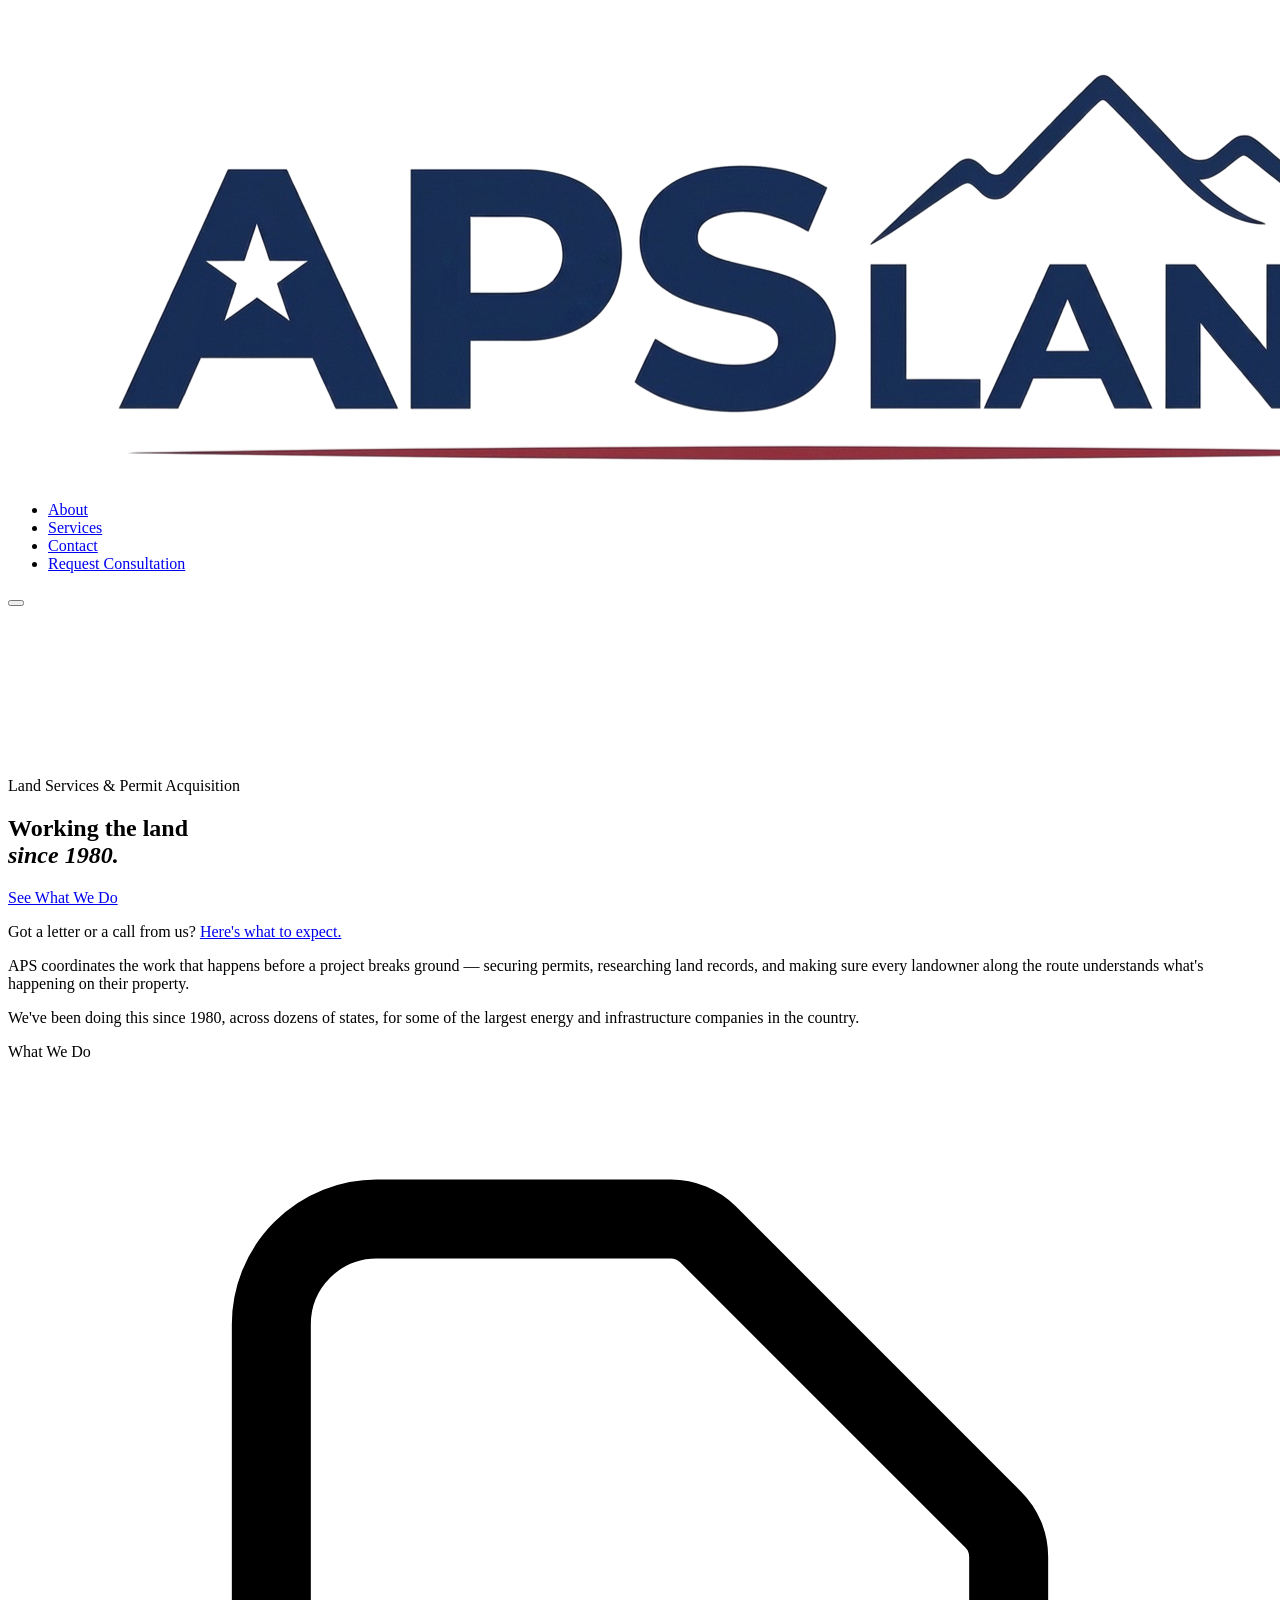
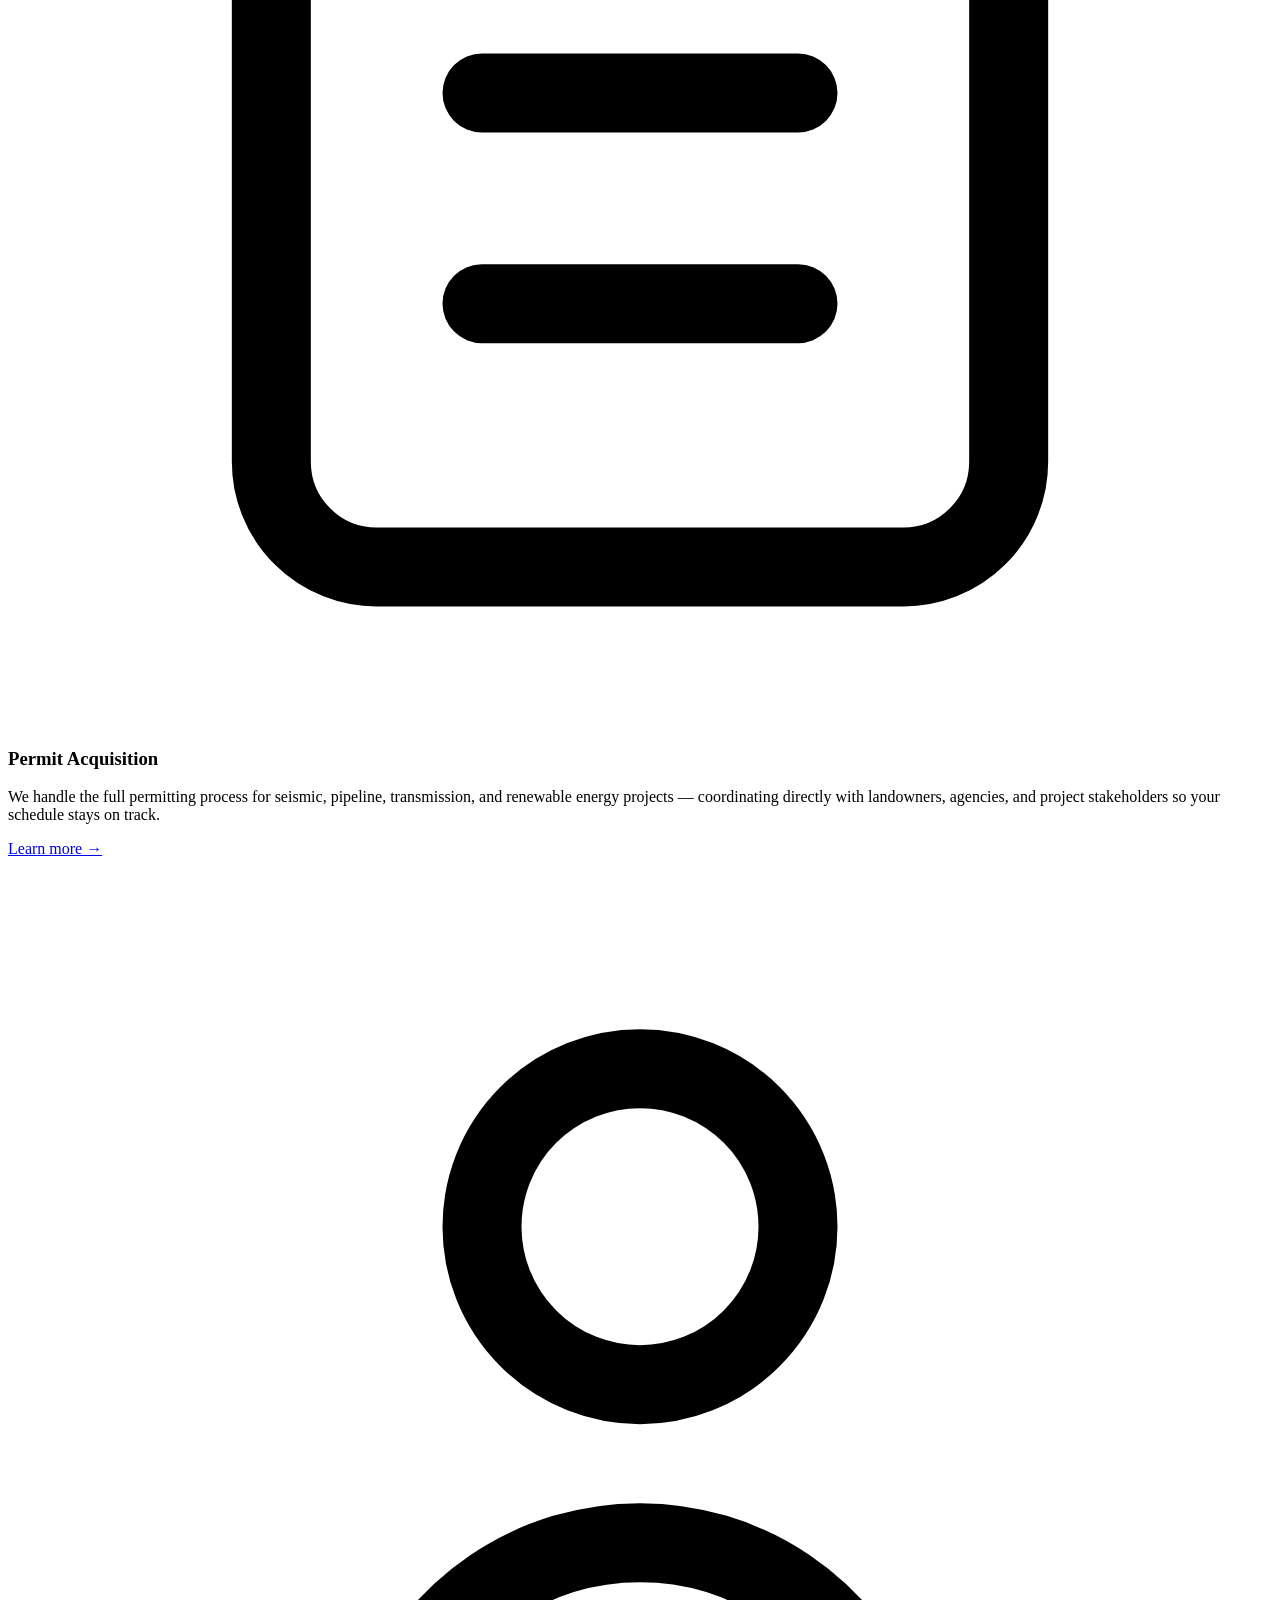
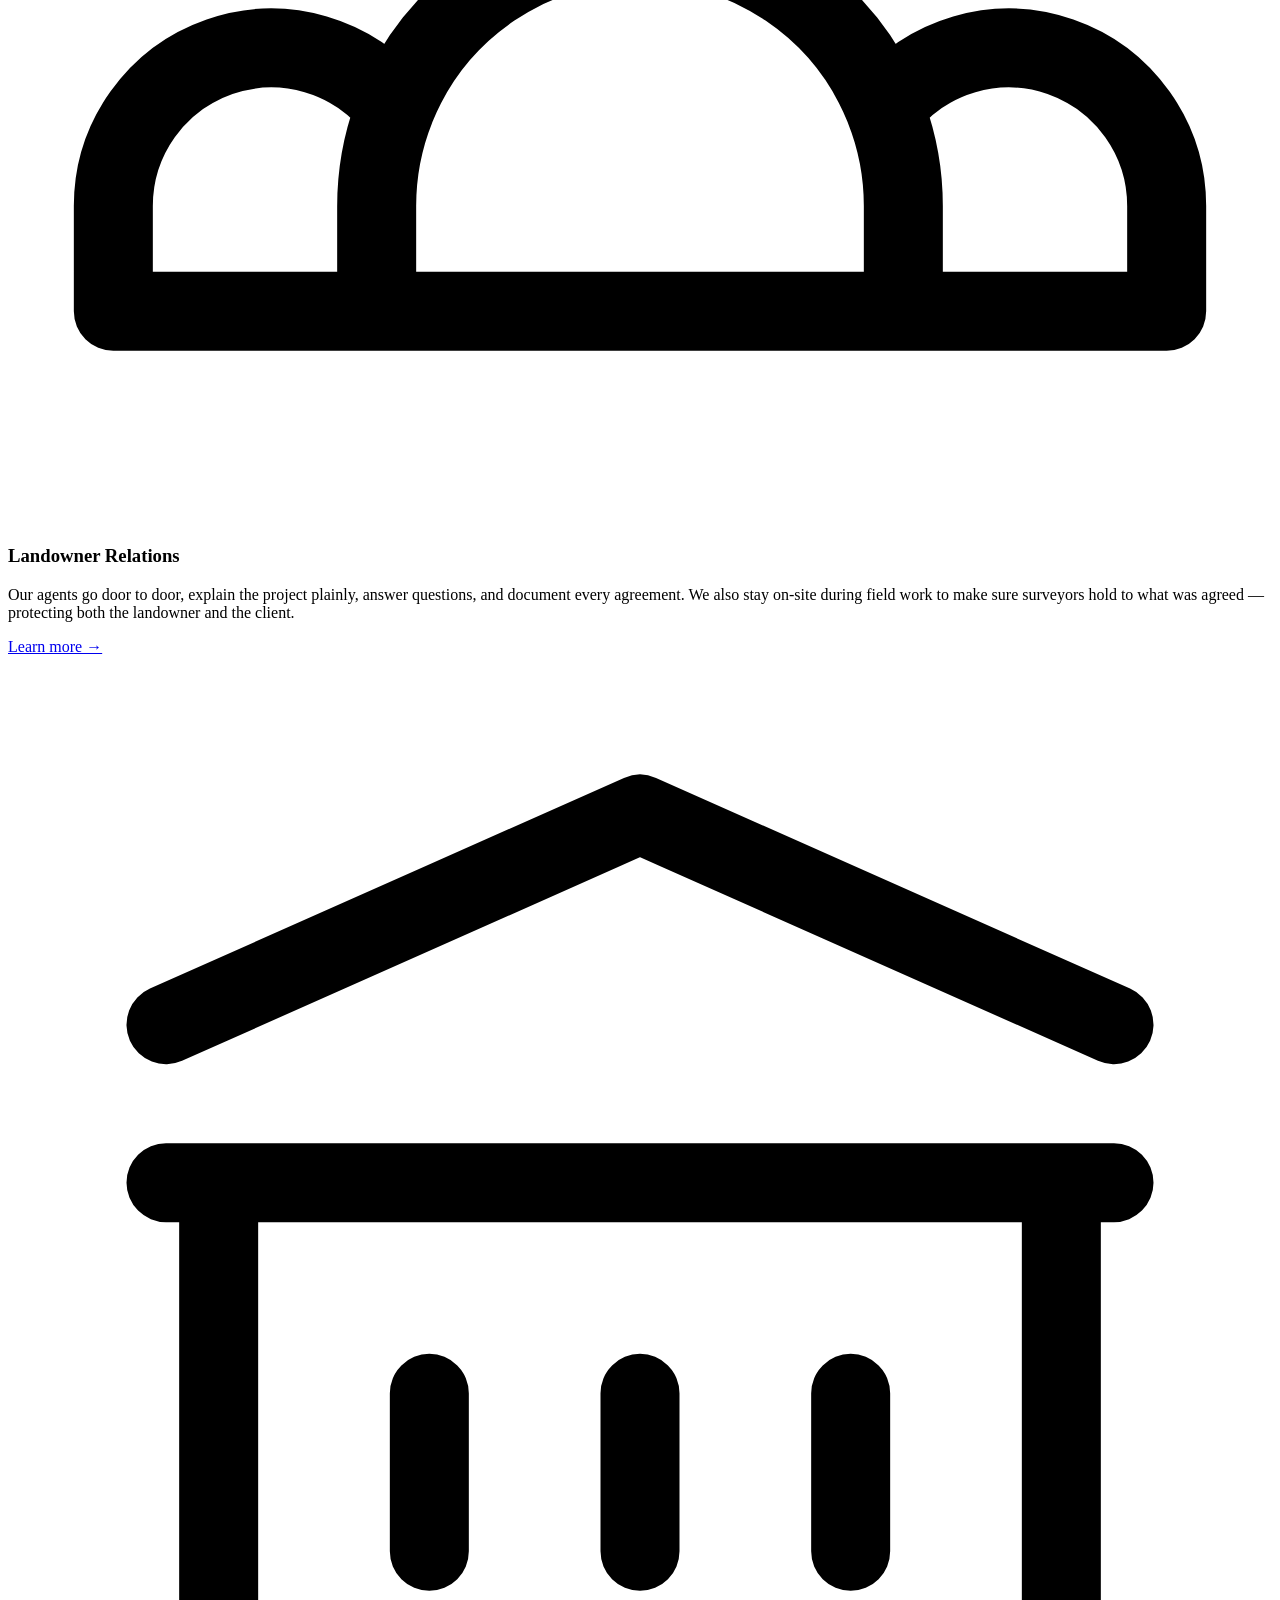
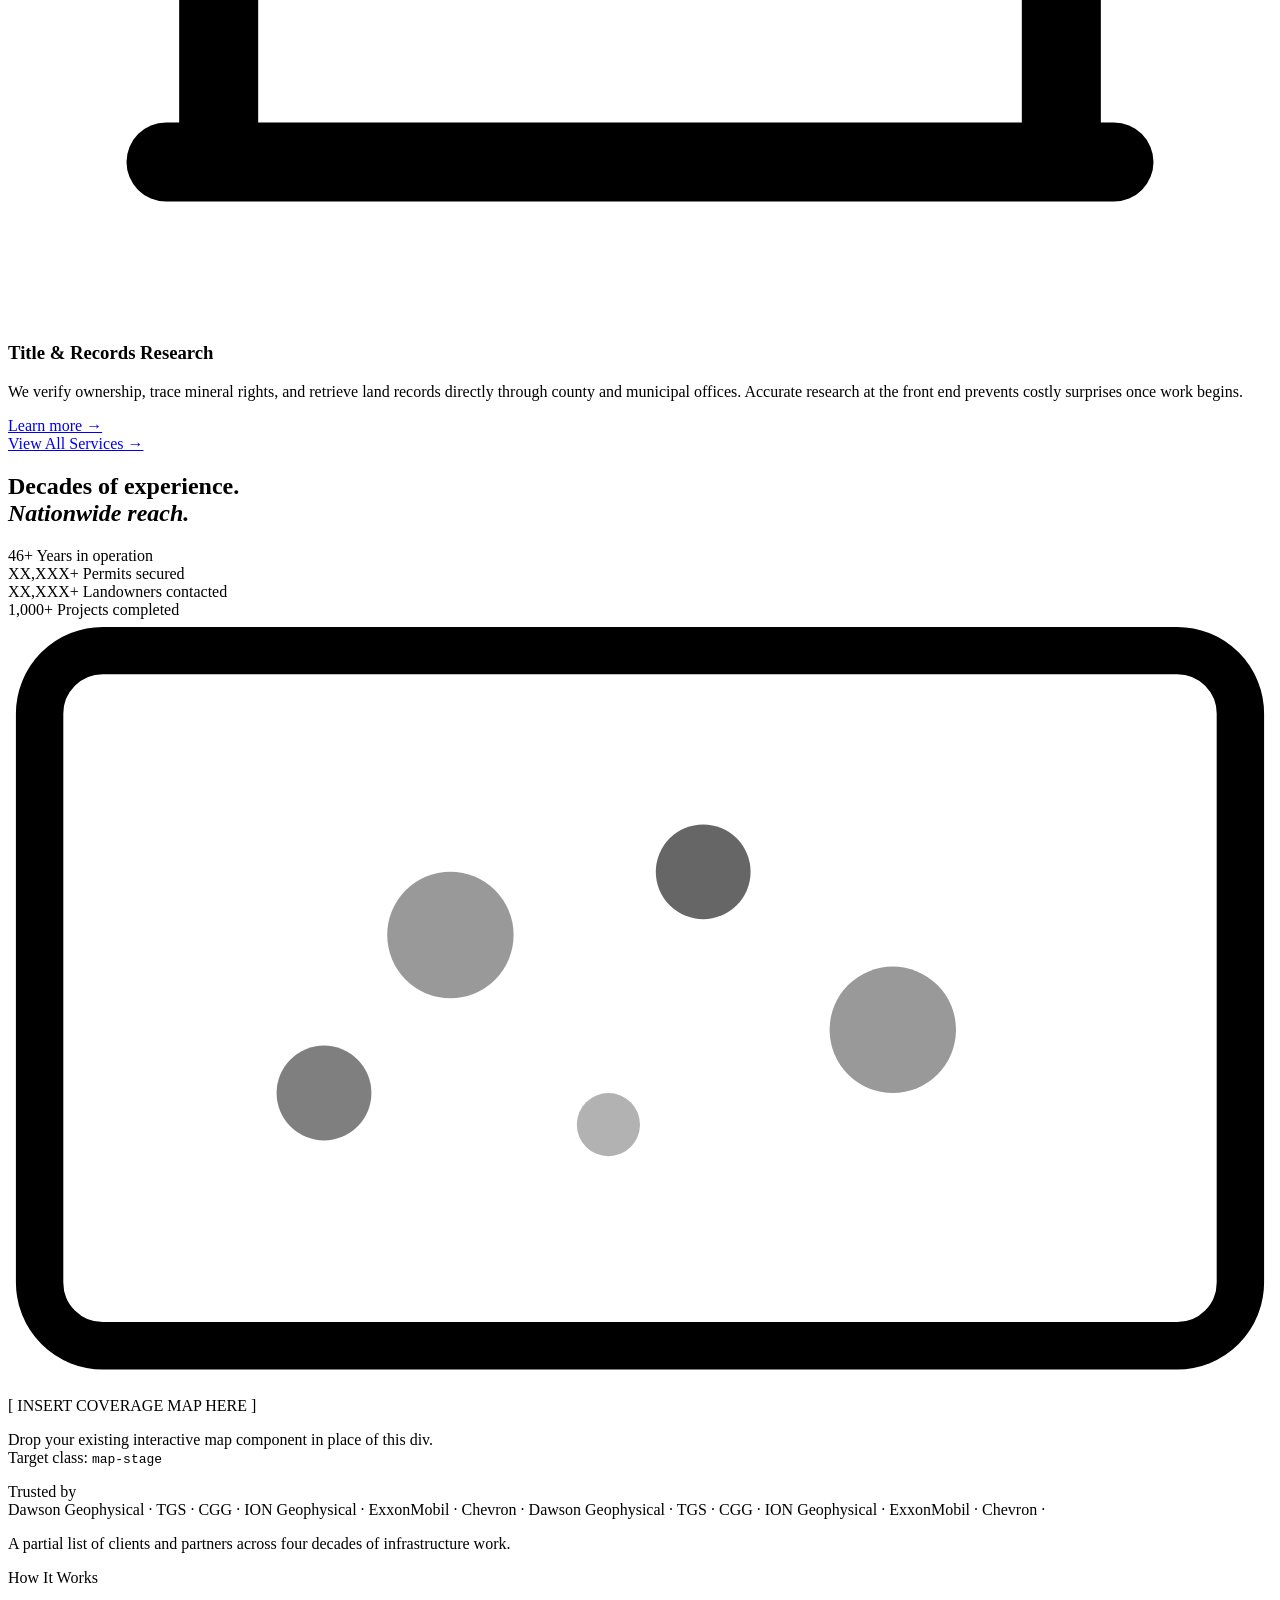
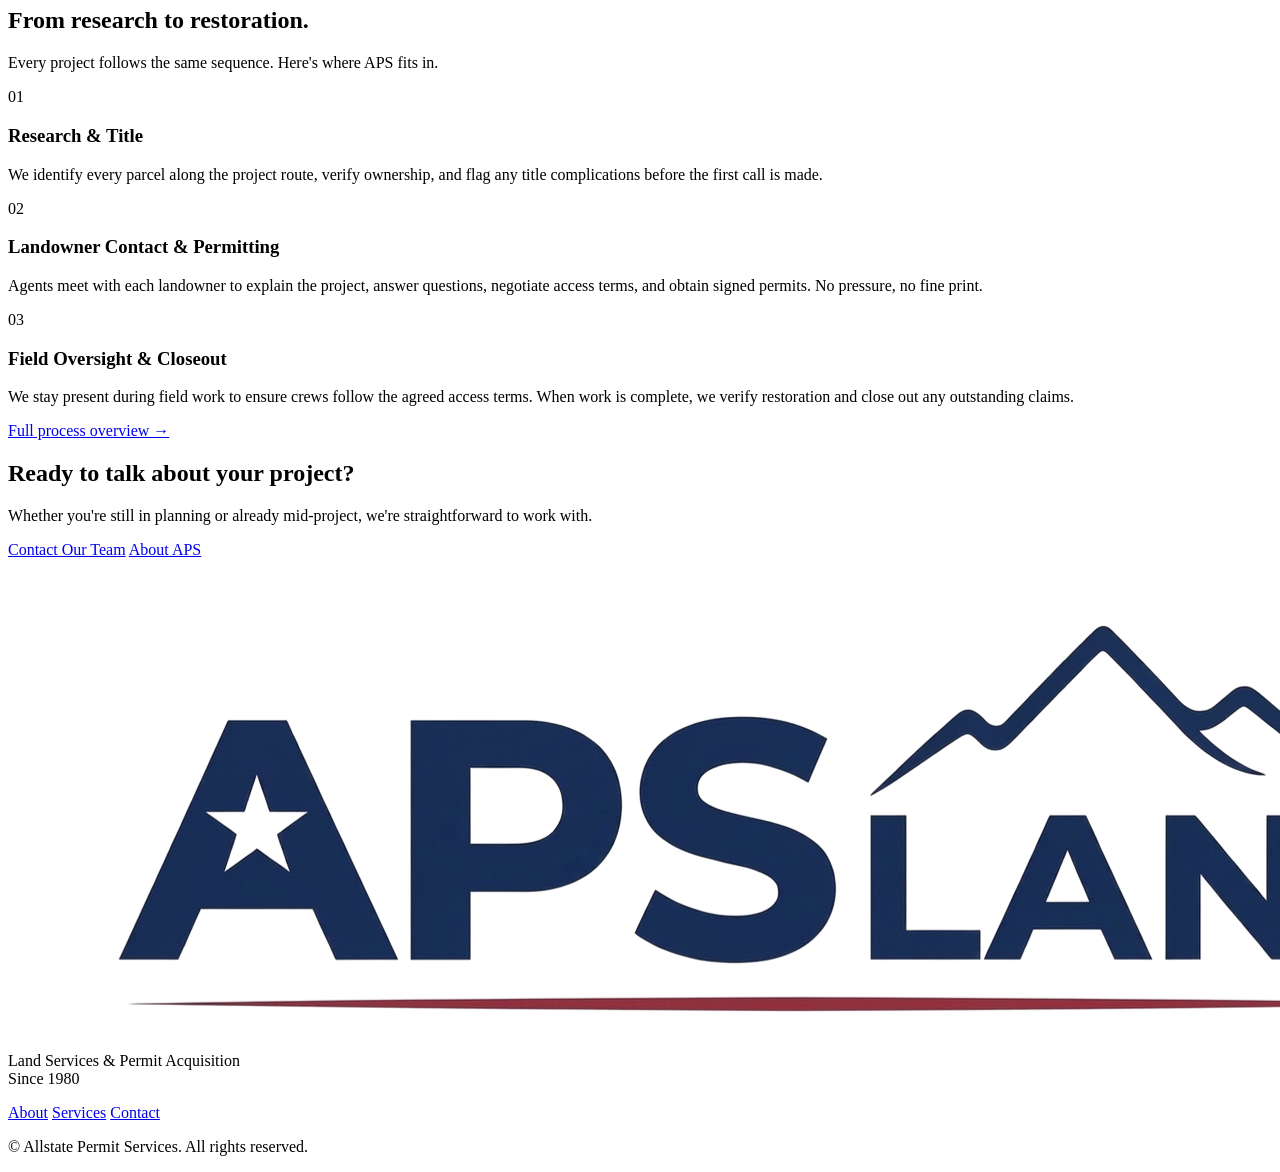
==== commit 27730649: "Rename v4/index.html to index.html" ====
--- a/index.html
+++ b/index.html
@@ -1,391 +1,289 @@
 <!DOCTYPE html>
 <html lang="en">
 <head>
-  <meta charset="UTF-8" />
-  <meta name="viewport" content="width=device-width, initial-scale=1.0" />
-  <title>Allstate Permit Services — Land Services & Permit Acquisition Since 1980</title>
-  <meta name="description" content="APS delivers permit acquisition, courthouse research, landowner relations, and project support for energy and infrastructure projects across the United States." />
-  <link rel="stylesheet" href="style.css" />
-  <link rel="icon" href="favicon.ico" type="image/x-icon" />
+<meta charset="UTF-8" />
+<meta name="viewport" content="width=device-width, initial-scale=1.0" />
+<title>APS Land — Permit Acquisition & Land Services Since 1980</title>
+<link rel="stylesheet" href="style.css" />
+<link rel="preconnect" href="https://fonts.googleapis.com" />
+<link rel="preconnect" href="https://fonts.gstatic.com" crossorigin />
+<link href="https://fonts.googleapis.com/css2?family=Inter:wght@300;400;500;600;700&family=Playfair+Display:ital,wght@0,400;0,500;0,600;1,400;1,500&display=swap" rel="stylesheet" />
 </head>
 <body>
 
-  <!-- ══════════════ NAV ══════════════ -->
-  <nav class="site-nav" aria-label="Main navigation">
-    <a href="index.html" class="nav-logo" aria-label="APS Land home">
-      <img src="logo.png" alt="Allstate Permit Services" />
+<!-- ═══════════════════════════════════════
+  NAV
+════════════════════════════════════════ -->
+<header class="nav-wrap" id="site-nav">
+  <nav class="nav-inner">
+    <a href="index.html" class="nav-logo" aria-label="APS Home">
+      <img src="logo.png" alt="Allstate Permit Services" class="logo-img" />
     </a>
-    <ul class="nav-links">
+    <ul class="nav-links" id="nav-links">
       <li><a href="about.html">About</a></li>
       <li><a href="services.html">Services</a></li>
-      <li><a href="leadership.html">Leadership</a></li>
-      <li><a href="contact.html" class="nav-cta">Request Consultation →</a></li>
+      <li><a href="contact.html">Contact</a></li>
+      <li class="nav-cta-item">
+        <a href="contact.html" class="btn-nav-cta">Request Consultation</a>
+      </li>
     </ul>
-    <button class="nav-toggle" aria-label="Toggle menu" aria-expanded="false">
+    <button class="nav-toggle" id="nav-toggle" aria-label="Open menu" aria-expanded="false">
       <span></span><span></span><span></span>
     </button>
   </nav>
-
-  <div class="nav-mobile" aria-hidden="true">
-    <ul>
-      <li><a href="about.html">About</a></li>
-      <li><a href="services.html">Services</a></li>
-      <li><a href="leadership.html">Leadership</a></li>
-    </ul>
-    <a href="contact.html" class="nav-cta-mobile">Request Consultation →</a>
-  </div>
-
-  <!-- ══════════════ HERO ══════════════ -->
-  <section class="hero" aria-label="Hero">
-    <div class="hero-media">
-      <!-- Swap src for actual video when available -->
-      <video
-        class="hero-video"
-        autoplay
-        muted
-        loop
-        playsinline
-        poster="assets/hero_poster.jpg"
-        aria-hidden="true"
-      >
-        <source src="assets/hero_video.mp4" type="video/mp4" />
-      </video>
-      <!-- Fallback if no video -->
-      <img
-        class="hero-poster"
-        src="assets/hero_poster.jpg"
-        alt=""
-        aria-hidden="true"
-        style="display:none;"
-        id="hero-fallback"
-      />
-    </div>
-    <div class="hero-overlay" aria-hidden="true"></div>
-
-    <div class="hero-content container">
-      <span class="eyebrow">Established 1980 · Nationwide Coverage</span>
-      <h1 class="display-xl">
-        The team landowners<br />
-        trust. The partner<br />
-        <em>projects depend on.</em>
-      </h1>
-      <p class="hero-sub">
-        APS delivers permit acquisition, land services, and project coordination
-        for energy and infrastructure teams across the United States.
-      </p>
-      <div class="hero-actions">
-        <a href="contact.html" class="btn-primary">Request a Consultation →</a>
-        <a href="services.html" class="btn-outline-white">See Our Services</a>
-      </div>
-    </div>
-  </section>
-
-  <!-- ══════════════ STATS BAR ══════════════ -->
-  <div class="stats-bar" aria-label="Company statistics">
-    <div class="container">
-      <div class="stat-item">
-        <span class="stat-number" data-count="46" data-suffix="+" aria-label="46 plus years of experience">46<sup>+</sup></span>
-        <span class="stat-label">Years of Experience</span>
-      </div>
-      <div class="stat-item">
-        <span class="stat-number" data-count="15000" data-suffix="+" aria-label="15,000 plus permits secured">15,000<sup>+</sup></span>
-        <span class="stat-label">Permits Secured</span>
-      </div>
-      <div class="stat-item">
-        <span class="stat-number" data-count="40000" data-suffix="+" aria-label="40,000 plus landowners contacted">40,000<sup>+</sup></span>
-        <span class="stat-label">Landowners Contacted</span>
-      </div>
-      <div class="stat-item">
-        <span class="stat-number" data-count="1000" data-suffix="+" aria-label="1,000 plus projects completed">1,000<sup>+</sup></span>
-        <span class="stat-label">Projects Completed</span>
-      </div>
-    </div>
-  </div>
-
-  <!-- ══════════════ SERVICES ══════════════ -->
-  <section class="section" aria-labelledby="services-heading">
-    <div class="container">
-      <div class="services-intro">
-        <div class="fade-up">
-          <span class="eyebrow">What We Do</span>
-          <h2 class="display-lg" id="services-heading">
-            Four disciplines.<br />One reliable team.
-          </h2>
-        </div>
-        <div class="fade-up fade-up-delay-1">
-          <p class="body-lg">
-            From the courthouse to the field, APS handles the on-the-ground work
-            that keeps complex infrastructure projects on schedule.
-            We've been at this since 1980 — we know what it takes, and we know how to talk to people.
-          </p>
-          <a href="services.html" class="btn-outline-navy" style="margin-top:1.75rem;">Explore All Services →</a>
-        </div>
-      </div>
-
-      <div class="services-grid">
-
-        <div class="service-card fade-up">
-          <svg class="service-card-icon" viewBox="0 0 40 40" fill="none" stroke="currentColor" stroke-width="1.5" stroke-linecap="round" stroke-linejoin="round" aria-hidden="true">
-            <rect x="8" y="4" width="24" height="32" rx="2"/>
-            <line x1="14" y1="14" x2="26" y2="14"/>
-            <line x1="14" y1="20" x2="26" y2="20"/>
-            <line x1="14" y1="26" x2="20" y2="26"/>
-          </svg>
-          <h3>Permit Acquisition</h3>
-          <p>
-            End-to-end permitting coordination for energy, pipeline, transmission,
-            and land development projects. We work directly with agencies and
-            right-of-way stakeholders to keep things moving.
-          </p>
-          <a href="services.html#permits" class="service-link">Learn more →</a>
-        </div>
-
-        <div class="service-card fade-up fade-up-delay-1">
-          <svg class="service-card-icon" viewBox="0 0 40 40" fill="none" stroke="currentColor" stroke-width="1.5" stroke-linecap="round" stroke-linejoin="round" aria-hidden="true">
-            <path d="M6 34 L20 8 L34 34 Z"/>
-            <line x1="14" y1="26" x2="26" y2="26"/>
-            <line x1="20" y1="20" x2="20" y2="30"/>
-          </svg>
-          <h3>Courthouse Research</h3>
-          <p>
-            Ownership verification, title research, parcel investigation, and
-            record retrieval through county and municipal offices across the country.
-            Accurate, documented, and delivered on time.
-          </p>
-          <a href="services.html#research" class="service-link">Learn more →</a>
-        </div>
-
-        <div class="service-card fade-up fade-up-delay-2">
-          <svg class="service-card-icon" viewBox="0 0 40 40" fill="none" stroke="currentColor" stroke-width="1.5" stroke-linecap="round" stroke-linejoin="round" aria-hidden="true">
-            <circle cx="15" cy="13" r="5"/>
-            <circle cx="25" cy="13" r="5"/>
-            <path d="M5 34 C5 26 10 22 15 22"/>
-            <path d="M35 34 C35 26 30 22 25 22"/>
-            <path d="M15 22 C17 20 23 20 25 22"/>
-          </svg>
-          <h3>Landowner Relations</h3>
-          <p>
-            Professional, respectful communication with landowners, tenants, and
-            community stakeholders. Decades in the field have taught us that how
-            you show up matters as much as what you're asking for.
-          </p>
-          <a href="services.html#landowner" class="service-link">Learn more →</a>
-        </div>
-
-        <div class="service-card fade-up fade-up-delay-3">
-          <svg class="service-card-icon" viewBox="0 0 40 40" fill="none" stroke="currentColor" stroke-width="1.5" stroke-linecap="round" stroke-linejoin="round" aria-hidden="true">
-            <circle cx="20" cy="20" r="3"/>
-            <circle cx="20" cy="20" r="9"/>
-            <line x1="20" y1="4" x2="20" y2="11"/>
-            <line x1="20" y1="29" x2="20" y2="36"/>
-            <line x1="4" y1="20" x2="11" y2="20"/>
-            <line x1="29" y1="20" x2="36" y2="20"/>
-          </svg>
-          <h3>Project Support</h3>
-          <p>
-            Scalable field and administrative support for seismic, utility,
-            transmission, and renewable energy projects. We embed with your
-            team and adapt as the project evolves.
-          </p>
-          <a href="services.html#support" class="service-link">Learn more →</a>
-        </div>
-
-      </div>
-    </div>
-  </section>
-
-  <!-- ══════════════ MAP ══════════════ -->
-  <section class="map-section" aria-labelledby="map-heading">
-    <div class="map-section-header">
-      <div class="fade-up">
-        <span class="eyebrow">Our Footprint</span>
-        <h2 class="display-lg" id="map-heading">
-          Active experience<br />across the country.
-        </h2>
-      </div>
-      <div class="fade-up fade-up-delay-1">
-        <p>
-          From Gulf Coast energy corridors to Rocky Mountain transmission lines,
-          APS has the regional knowledge to navigate local agencies, landowner
-          relationships, and county courthouse systems — wherever your project takes you.
-        </p>
-      </div>
-    </div>
-
-    <!-- Region tabs — wire up data-map-src when you have regional map URLs -->
-    <div class="region-tabs" role="tablist" aria-label="Select region">
-      <button class="region-tab active" role="tab" aria-selected="true" data-map-src="map.html">All Regions</button>
-      <button class="region-tab" role="tab" aria-selected="false" data-map-src="map.html">Southwest</button>
-      <button class="region-tab" role="tab" aria-selected="false" data-map-src="map.html">Mid-Continent</button>
-      <button class="region-tab" role="tab" aria-selected="false" data-map-src="map.html">Rocky Mountain</button>
-      <button class="region-tab" role="tab" aria-selected="false" data-map-src="map.html">Gulf Coast</button>
-      <button class="region-tab" role="tab" aria-selected="false" data-map-src="map.html">Northeast</button>
-    </div>
-
-    <div class="map-frame-wrap">
-      <iframe
-        id="region-map"
-        src="map.html"
-        title="APS project regions and coverage map"
-        loading="lazy"
-      ></iframe>
-      <div class="map-overlay-stats" aria-label="Regional statistics">
-        <div class="map-stat-row">
-          <span class="map-stat-num">48</span>
-          <span class="map-stat-label">States Served</span>
-        </div>
-        <div class="map-stat-row">
-          <span class="map-stat-num">500+</span>
-          <span class="map-stat-label">Counties Researched</span>
-        </div>
-        <div class="map-stat-row">
-          <span class="map-stat-num">25,000+</span>
-          <span class="map-stat-label">Parcels Researched</span>
-        </div>
-      </div>
-    </div>
-  </section>
-
-  <!-- ══════════════ CLIENTS / TRUST ══════════════ -->
-  <section class="trust-section" aria-labelledby="trust-heading">
-    <div class="container">
-      <div class="trust-intro fade-up">
-        <span class="eyebrow">Trusted By</span>
-        <h2 class="display-md" id="trust-heading">
-          Four decades.<br />The industry's biggest names.
-        </h2>
-        <p>
-          A partial list of clients and partners across 46 years of
-          energy and infrastructure work.
-        </p>
-      </div>
-      <div class="client-ticker-wrap fade-up fade-up-delay-1" aria-label="Client list">
-        <div class="client-ticker">
-          <span class="client-name">Dawson Geophysical</span>
-          <span class="client-name" aria-hidden="true">·</span>
-          <span class="client-name">ExxonMobil</span>
-          <span class="client-name" aria-hidden="true">·</span>
-          <span class="client-name">Chevron</span>
-          <span class="client-name" aria-hidden="true">·</span>
-          <span class="client-name">TGS</span>
-          <span class="client-name" aria-hidden="true">·</span>
-          <span class="client-name">CGG</span>
-          <span class="client-name" aria-hidden="true">·</span>
-          <span class="client-name">ION Geophysical</span>
-          <span class="client-name" aria-hidden="true">·</span>
-          <span class="client-name">Halliburton</span>
-          <span class="client-name" aria-hidden="true">·</span>
-          <span class="client-name">Schlumberger</span>
-          <span class="client-name" aria-hidden="true">·</span>
-          <span class="client-name">Kinder Morgan</span>
-          <span class="client-name" aria-hidden="true">·</span>
-          <span class="client-name">NextEra Energy</span>
-        </div>
-      </div>
-    </div>
-  </section>
-
-  <!-- ══════════════ WHY APS ══════════════ -->
-  <section class="why-section" aria-labelledby="why-heading">
-    <div class="container">
-      <div class="fade-up">
-        <span class="eyebrow">Why APS</span>
-        <h2 class="display-lg" id="why-heading">
-          We're not a vendor.<br />We're your guys in the field.
-        </h2>
-      </div>
-      <div class="why-grid">
-        <div class="why-item fade-up">
-          <div class="why-number" aria-hidden="true">46</div>
-          <h3>Established trust, not a pitch deck</h3>
-          <p>
-            We've been doing this work since 1980. Landowners know our name.
-            Agencies know how we operate. That relationship capital doesn't come from a website — it's built over decades.
-          </p>
-        </div>
-        <div class="why-item fade-up fade-up-delay-1">
-          <div class="why-number" aria-hidden="true">01</div>
-          <h3>One call, one team, nationwide reach</h3>
-          <p>
-            Whether you're permitted in Texas or dealing with a right-of-way
-            issue in Montana, APS handles it. No subcontracting the hard parts out — our people own the work.
-          </p>
-        </div>
-        <div class="why-item fade-up fade-up-delay-2">
-          <div class="why-number" aria-hidden="true">∞</div>
-          <h3>We work like the project is ours</h3>
-          <p>
-            Our team moves with your timeline. We don't wait for weekly check-ins
-            — if something needs to happen today, it gets done today. That's just how we're built.
-          </p>
-        </div>
-      </div>
-    </div>
-  </section>
-
-  <!-- ══════════════ CTA BAND ══════════════ -->
-  <section class="cta-band" aria-labelledby="cta-heading">
-    <div class="container">
-      <div class="fade-up">
-        <h2 class="display-lg" id="cta-heading">
-          Most permitting firms hand you<br />
-          a contact. <em>We embed in your project.</em>
-        </h2>
-        <p>
-          Whether you're in early-stage planning or mid-project and need backup —
-          let's have a conversation. No pressure, no sales pitch.
-        </p>
-      </div>
-      <div class="cta-actions fade-up fade-up-delay-1">
-        <a href="contact.html" class="btn-primary">Contact Our Team →</a>
-        <a href="services.html" class="btn-outline-white">View Services</a>
-        <a href="about.html" class="btn-outline-white">About APS</a>
-      </div>
-    </div>
-  </section>
-
-  <!-- ══════════════ FOOTER ══════════════ -->
-  <footer class="site-footer" aria-label="Site footer">
-    <div class="container">
-      <div class="footer-grid">
-        <div class="footer-brand">
-          <img src="logo.png" alt="Allstate Permit Services" />
-          <p>Land Services &amp; Permit Acquisition<br />Since 1980. Nationwide.</p>
-        </div>
-        <div class="footer-col">
-          <h4>Company</h4>
-          <ul>
-            <li><a href="about.html">About APS</a></li>
-            <li><a href="leadership.html">Leadership</a></li>
-            <li><a href="contact.html">Contact</a></li>
-          </ul>
-        </div>
-        <div class="footer-col">
-          <h4>Services</h4>
-          <ul>
-            <li><a href="services.html#permits">Permit Acquisition</a></li>
-            <li><a href="services.html#research">Courthouse Research</a></li>
-            <li><a href="services.html#landowner">Landowner Relations</a></li>
-            <li><a href="services.html#support">Project Support</a></li>
-          </ul>
-        </div>
-        <div class="footer-col">
-          <h4>Contact</h4>
-          <ul>
-            <li><a href="mailto:info@allstatepermit.com">info@allstatepermit.com</a></li>
-            <li><a href="tel:+1-000-000-0000">(000) 000-0000</a></li>
-            <li><a href="contact.html">Request Consultation</a></li>
-          </ul>
-        </div>
-      </div>
-      <div class="footer-bottom">
-        <span>&copy; <span id="footer-year"></span> Allstate Permit Services. All rights reserved.</span>
-        <a href="allstatepermit.com">allstatepermit.com</a>
-      </div>
-    </div>
-  </footer>
-
-  <script src="main.js"></script>
-  <script>document.getElementById('footer-year').textContent = new Date().getFullYear();</script>
+</header>
+
+<!-- ═══════════════════════════════════════
+  HERO — video background
+════════════════════════════════════════ -->
+<section class="hero" aria-label="APS introduction">
+  <div class="hero-top-fade" aria-hidden="true"></div>
+  <div class="hero-bottom-fade" aria-hidden="true"></div>
+  <video class="hero-video" autoplay muted loop playsinline preload="auto">
+    <source src="assets/hero_video.mp4" type="video/mp4">
+  </video>
+  <div class="hero-content">
+    <p class="hero-eyebrow">Land Services &amp; Permit Acquisition</p>
+    <h1 class="hero-headline">Working the land<br><em>since 1980.</em></h1>
+    <a href="services.html" class="btn-hero">See What We Do</a>
+  </div>
+</section>
+
+<!-- ═══════════════════════════════════════
+  LANDOWNER SIGNPOST — quiet, below hero
+════════════════════════════════════════ -->
+<div class="landowner-bar">
+  <p>Got a letter or a call from us? <a href="landowners.html">Here's what to expect.</a></p>
+</div>
+
+<!-- ═══════════════════════════════════════
+  OPENING STATEMENT
+════════════════════════════════════════ -->
+<section class="mission">
+  <div class="container-narrow">
+    <p class="mission-statement">
+      APS coordinates the work that happens before a project breaks ground — securing permits, researching land records, and making sure every landowner along the route understands what's happening on their property.
+    </p>
+    <p class="mission-sub">
+      We've been doing this since 1980, across dozens of states, for some of the largest energy and infrastructure companies in the country.
+    </p>
+  </div>
+</section>
+
+<!-- ═══════════════════════════════════════
+  3 SERVICE CARDS
+════════════════════════════════════════ -->
+<section class="services-section" aria-labelledby="services-heading">
+  <div class="container">
+    <div class="section-label">What We Do</div>
+    <div class="services-trio">
+
+      <div class="service-card">
+        <div class="service-icon" aria-hidden="true">
+          <svg viewBox="0 0 24 24" fill="none" stroke="currentColor" stroke-width="1.5" stroke-linecap="round" stroke-linejoin="round">
+            <path d="M9 12h6m-6 4h6m2 5H7a2 2 0 01-2-2V5a2 2 0 012-2h5.586a1 1 0 01.707.293l5.414 5.414a1 1 0 01.293.707V19a2 2 0 01-2 2z"/>
+          </svg>
+        </div>
+        <h3 class="service-name">Permit Acquisition</h3>
+        <p class="service-desc">We handle the full permitting process for seismic, pipeline, transmission, and renewable energy projects — coordinating directly with landowners, agencies, and project stakeholders so your schedule stays on track.</p>
+        <a href="services.html#permitting" class="service-link">Learn more →</a>
+      </div>
+
+      <div class="service-card">
+        <div class="service-icon" aria-hidden="true">
+          <svg viewBox="0 0 24 24" fill="none" stroke="currentColor" stroke-width="1.5" stroke-linecap="round" stroke-linejoin="round">
+            <path d="M17 20h5v-2a3 3 0 00-5.356-1.857M17 20H7m10 0v-2c0-.656-.126-1.283-.356-1.857M7 20H2v-2a3 3 0 015.356-1.857M7 20v-2c0-.656.126-1.283.356-1.857m0 0a5.002 5.002 0 019.288 0M15 7a3 3 0 11-6 0 3 3 0 016 0z"/>
+          </svg>
+        </div>
+        <h3 class="service-name">Landowner Relations</h3>
+        <p class="service-desc">Our agents go door to door, explain the project plainly, answer questions, and document every agreement. We also stay on-site during field work to make sure surveyors hold to what was agreed — protecting both the landowner and the client.</p>
+        <a href="services.html#landowner" class="service-link">Learn more →</a>
+      </div>
+
+      <div class="service-card">
+        <div class="service-icon" aria-hidden="true">
+          <svg viewBox="0 0 24 24" fill="none" stroke="currentColor" stroke-width="1.5" stroke-linecap="round" stroke-linejoin="round">
+            <path d="M8 14v3m4-3v3m4-3v3M3 21h18M3 10h18M3 7l9-4 9 4M4 10h16v11H4V10z"/>
+          </svg>
+        </div>
+        <h3 class="service-name">Title &amp; Records Research</h3>
+        <p class="service-desc">We verify ownership, trace mineral rights, and retrieve land records directly through county and municipal offices. Accurate research at the front end prevents costly surprises once work begins.</p>
+        <a href="services.html#research" class="service-link">Learn more →</a>
+      </div>
+
+    </div>
+
+    <div class="services-more-link">
+      <a href="services.html" class="btn-outline">View All Services →</a>
+    </div>
+  </div>
+</section>
+
+<!-- ═══════════════════════════════════════
+  STATS + MAP — dark section
+════════════════════════════════════════ -->
+<section class="reach-section" aria-label="APS scale and reach">
+  <div class="reach-inner">
+
+    <div class="reach-text-col">
+      <h2 class="reach-title">Decades of experience.<br><em>Nationwide reach.</em></h2>
+      <div class="stats-stack">
+        <div class="stat-item">
+          <span class="stat-num">46<span class="stat-plus">+</span></span>
+          <span class="stat-label">Years in operation</span>
+        </div>
+        <div class="stat-item">
+          <span class="stat-num">XX,XXX<span class="stat-plus">+</span></span>
+          <span class="stat-label">Permits secured</span>
+        </div>
+        <div class="stat-item">
+          <span class="stat-num">XX,XXX<span class="stat-plus">+</span></span>
+          <span class="stat-label">Landowners contacted</span>
+        </div>
+        <div class="stat-item">
+          <span class="stat-num">1,000<span class="stat-plus">+</span></span>
+          <span class="stat-label">Projects completed</span>
+        </div>
+      </div>
+    </div>
+
+    <div class="reach-map-col">
+      <!-- ═══════════════════════════════════════
+        MAP PLACEHOLDER
+        Replace this entire div with your existing
+        interactive map component.
+        The map renders inside a 600×400 container.
+        Match its outer element to class="map-stage"
+        so the existing CSS positions it correctly.
+      ════════════════════════════════════════ -->
+      <div class="map-stage map-placeholder" aria-label="APS project coverage map">
+        <div class="map-placeholder-inner">
+          <svg viewBox="0 0 40 24" fill="none" xmlns="http://www.w3.org/2000/svg" class="map-ph-icon" aria-hidden="true">
+            <rect x="1" y="1" width="38" height="22" rx="2" stroke="currentColor" stroke-width="1.5"/>
+            <circle cx="14" cy="10" r="2" fill="currentColor" opacity="0.4"/>
+            <circle cx="22" cy="8" r="1.5" fill="currentColor" opacity="0.6"/>
+            <circle cx="28" cy="13" r="2" fill="currentColor" opacity="0.4"/>
+            <circle cx="10" cy="15" r="1.5" fill="currentColor" opacity="0.5"/>
+            <circle cx="19" cy="16" r="1" fill="currentColor" opacity="0.3"/>
+          </svg>
+          <p class="map-ph-label">[ INSERT COVERAGE MAP HERE ]</p>
+          <p class="map-ph-sub">Drop your existing interactive map component in place of this div.<br>Target class: <code>map-stage</code></p>
+        </div>
+      </div>
+      <!-- ═══════════════════════════════════════
+        END MAP PLACEHOLDER
+      ════════════════════════════════════════ -->
+    </div>
+
+  </div>
+</section>
+
+<!-- ═══════════════════════════════════════
+  CLIENT MARQUEE
+════════════════════════════════════════ -->
+<section class="clients-section" aria-label="APS clients and partners">
+  <div class="clients-label">Trusted by</div>
+  <div class="marquee-wrap" aria-hidden="true">
+    <div class="marquee-track">
+      <span class="client-name">Dawson Geophysical</span>
+      <span class="client-sep">·</span>
+      <span class="client-name">TGS</span>
+      <span class="client-sep">·</span>
+      <span class="client-name">CGG</span>
+      <span class="client-sep">·</span>
+      <span class="client-name">ION Geophysical</span>
+      <span class="client-sep">·</span>
+      <span class="client-name">ExxonMobil</span>
+      <span class="client-sep">·</span>
+      <span class="client-name">Chevron</span>
+      <span class="client-sep">·</span>
+      <!-- Duplicate for seamless loop -->
+      <span class="client-name">Dawson Geophysical</span>
+      <span class="client-sep">·</span>
+      <span class="client-name">TGS</span>
+      <span class="client-sep">·</span>
+      <span class="client-name">CGG</span>
+      <span class="client-sep">·</span>
+      <span class="client-name">ION Geophysical</span>
+      <span class="client-sep">·</span>
+      <span class="client-name">ExxonMobil</span>
+      <span class="client-sep">·</span>
+      <span class="client-name">Chevron</span>
+      <span class="client-sep">·</span>
+    </div>
+  </div>
+  <p class="clients-note">A partial list of clients and partners across four decades of infrastructure work.</p>
+</section>
+
+<!-- ═══════════════════════════════════════
+  PROCESS TEASER — 3 steps
+════════════════════════════════════════ -->
+<section class="process-teaser" aria-labelledby="process-heading">
+  <div class="container-narrow">
+    <div class="section-label">How It Works</div>
+    <h2 class="process-title" id="process-heading">From research to restoration.</h2>
+    <p class="process-intro">Every project follows the same sequence. Here's where APS fits in.</p>
+
+    <div class="process-steps">
+      <div class="process-step">
+        <span class="step-num">01</span>
+        <div class="step-body">
+          <h3 class="step-name">Research &amp; Title</h3>
+          <p class="step-desc">We identify every parcel along the project route, verify ownership, and flag any title complications before the first call is made.</p>
+        </div>
+      </div>
+      <div class="process-step">
+        <span class="step-num">02</span>
+        <div class="step-body">
+          <h3 class="step-name">Landowner Contact &amp; Permitting</h3>
+          <p class="step-desc">Agents meet with each landowner to explain the project, answer questions, negotiate access terms, and obtain signed permits. No pressure, no fine print.</p>
+        </div>
+      </div>
+      <div class="process-step">
+        <span class="step-num">03</span>
+        <div class="step-body">
+          <h3 class="step-name">Field Oversight &amp; Closeout</h3>
+          <p class="step-desc">We stay present during field work to ensure crews follow the agreed access terms. When work is complete, we verify restoration and close out any outstanding claims.</p>
+        </div>
+      </div>
+    </div>
+
+    <a href="services.html#process" class="btn-outline">Full process overview →</a>
+  </div>
+</section>
+
+<!-- ═══════════════════════════════════════
+  CTA FOOTER BAND
+════════════════════════════════════════ -->
+<section class="cta-band" aria-label="Contact APS">
+  <div class="container-narrow">
+    <h2 class="cta-headline">Ready to talk about your project?</h2>
+    <p class="cta-sub">Whether you're still in planning or already mid-project, we're straightforward to work with.</p>
+    <div class="cta-actions">
+      <a href="contact.html" class="btn-primary">Contact Our Team</a>
+      <a href="about.html" class="btn-ghost">About APS</a>
+    </div>
+  </div>
+</section>
+
+<!-- ═══════════════════════════════════════
+  FOOTER
+════════════════════════════════════════ -->
+<footer class="site-footer">
+  <div class="footer-inner">
+    <div class="footer-brand">
+      <img src="logo.png" alt="Allstate Permit Services" class="footer-logo" />
+      <p class="footer-tagline">Land Services &amp; Permit Acquisition<br>Since 1980</p>
+    </div>
+    <nav class="footer-nav" aria-label="Footer navigation">
+      <a href="about.html">About</a>
+      <a href="services.html">Services</a>
+      <a href="contact.html">Contact</a>
+    </nav>
+    <p class="footer-legal">© Allstate Permit Services. All rights reserved.</p>
+  </div>
+</footer>
+
+<script src="main.js"></script>
 </body>
 </html>
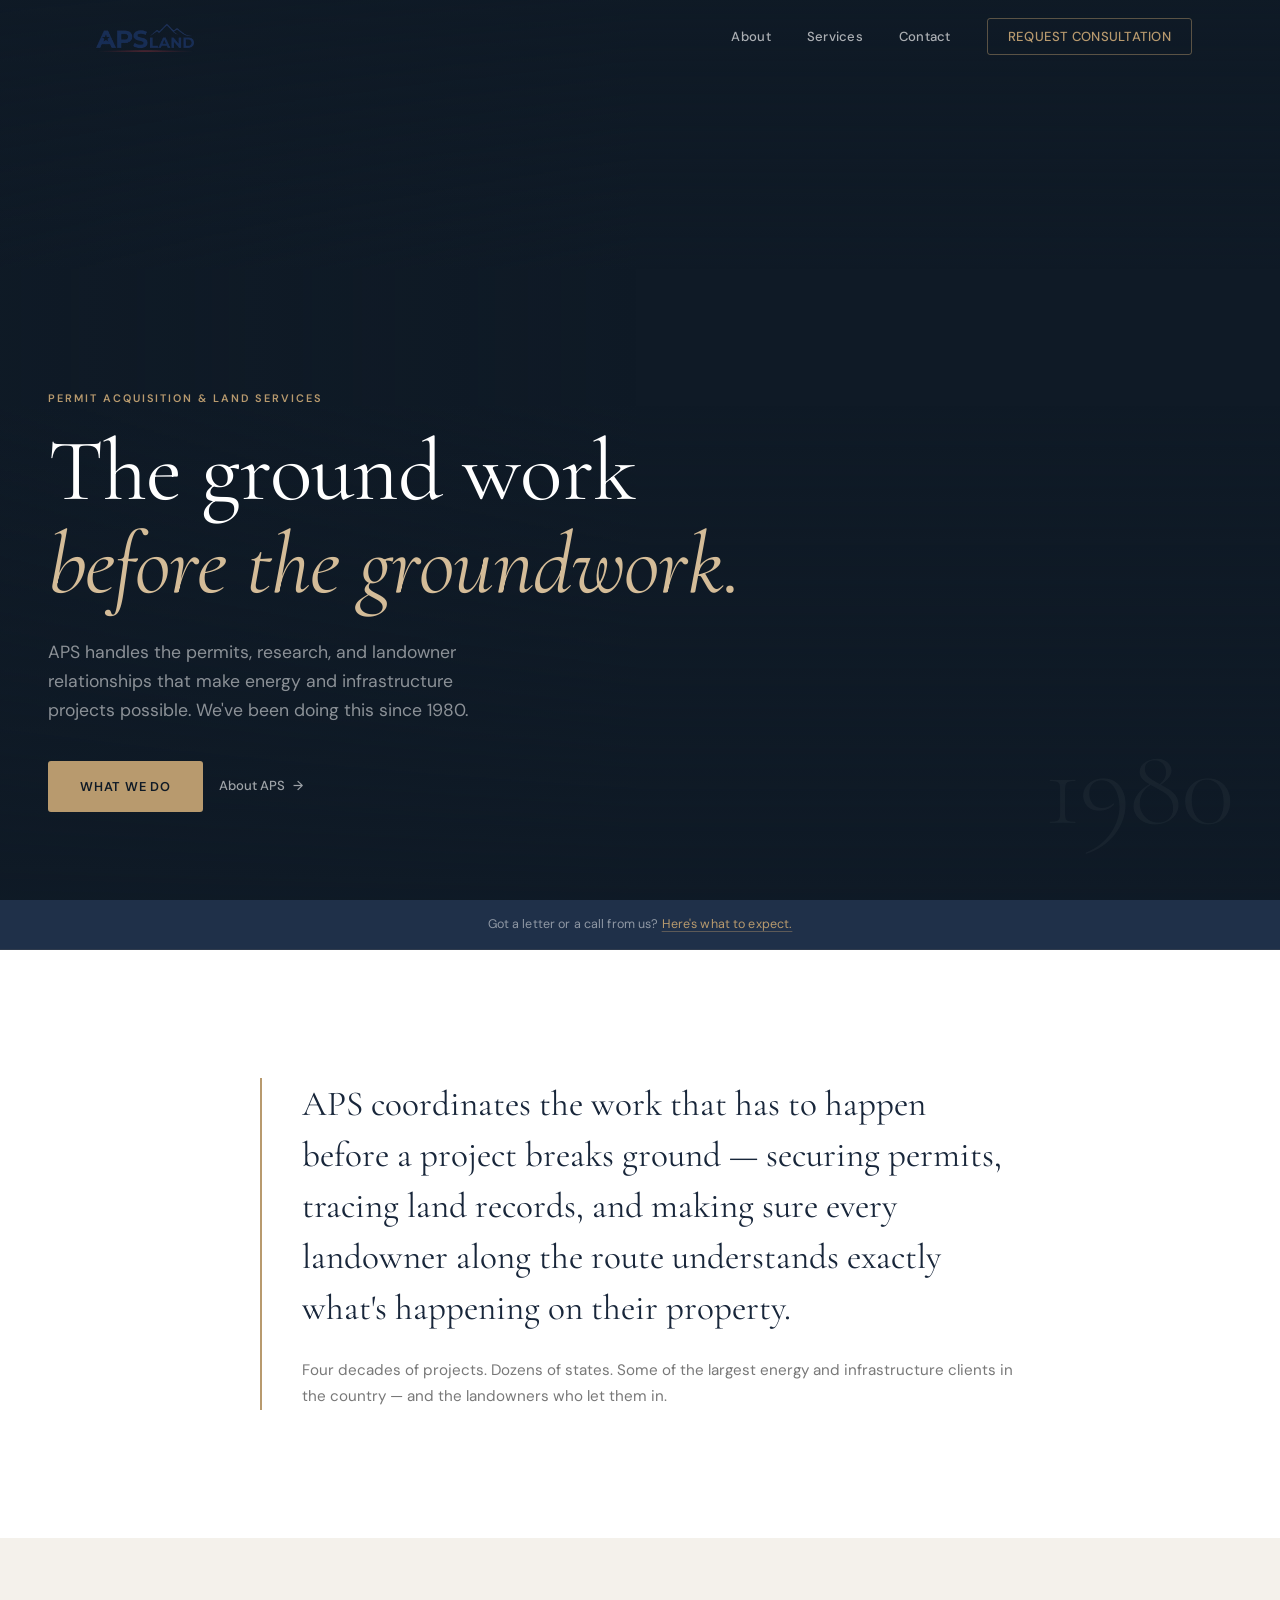
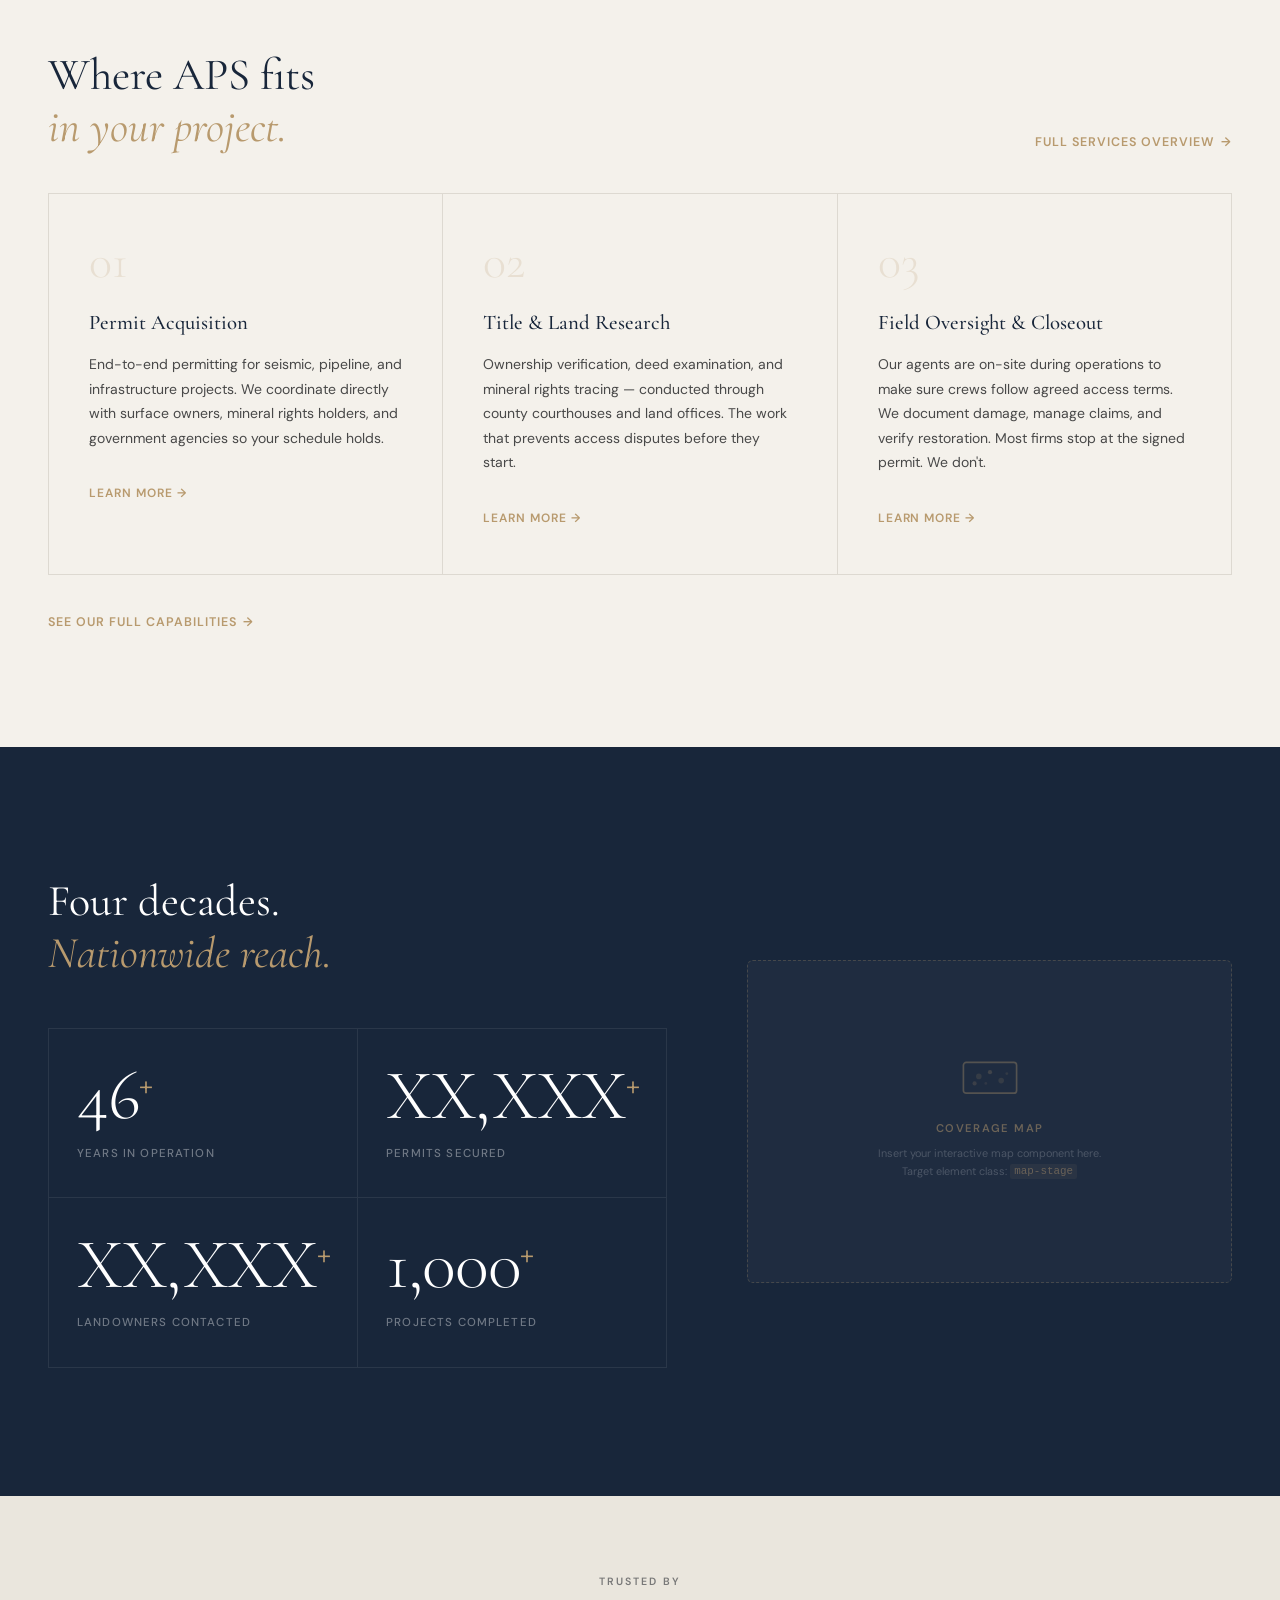
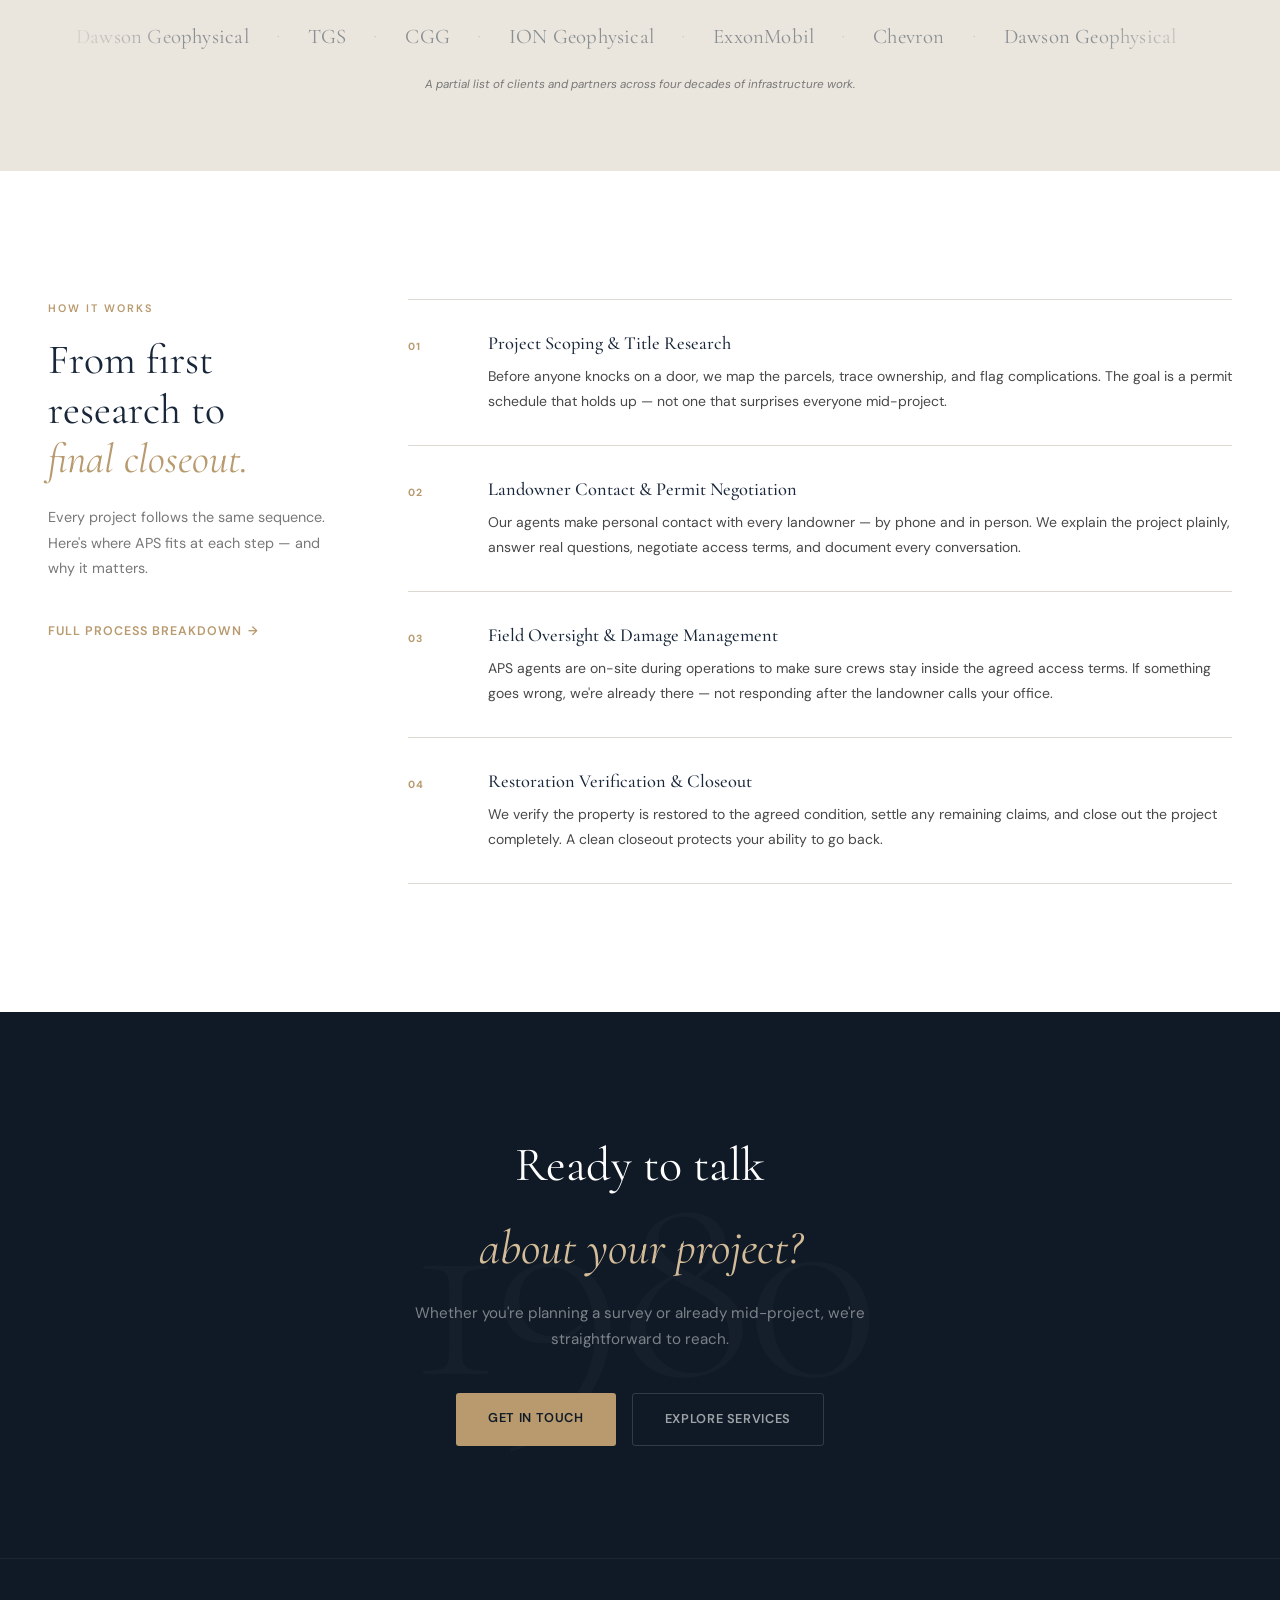
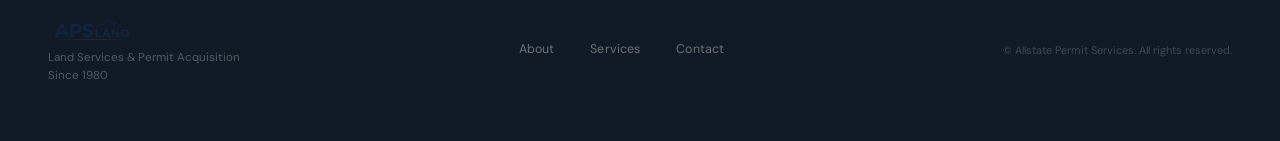
==== commit b2c907a6: "Add files via upload" ====
--- a/index.html
+++ b/index.html
@@ -7,7 +7,7 @@
 <link rel="stylesheet" href="style.css" />
 <link rel="preconnect" href="https://fonts.googleapis.com" />
 <link rel="preconnect" href="https://fonts.gstatic.com" crossorigin />
-<link href="https://fonts.googleapis.com/css2?family=Inter:wght@300;400;500;600;700&family=Playfair+Display:ital,wght@0,400;0,500;0,600;1,400;1,500&display=swap" rel="stylesheet" />
+<link href="https://fonts.googleapis.com/css2?family=Cormorant+Garamond:ital,wght@0,300;0,400;0,500;0,600;1,300;1,400;1,500&family=DM+Sans:wght@300;400;500;600&display=swap" rel="stylesheet" />
 </head>
 <body>
 
@@ -34,88 +34,95 @@
 </header>
 
 <!-- ═══════════════════════════════════════
-  HERO — video background
+  HERO — cinematic full-bleed
 ════════════════════════════════════════ -->
 <section class="hero" aria-label="APS introduction">
-  <div class="hero-top-fade" aria-hidden="true"></div>
-  <div class="hero-bottom-fade" aria-hidden="true"></div>
+  <div class="hero-vignette" aria-hidden="true"></div>
   <video class="hero-video" autoplay muted loop playsinline preload="auto">
     <source src="assets/hero_video.mp4" type="video/mp4">
   </video>
+
   <div class="hero-content">
-    <p class="hero-eyebrow">Land Services &amp; Permit Acquisition</p>
-    <h1 class="hero-headline">Working the land<br><em>since 1980.</em></h1>
-    <a href="services.html" class="btn-hero">See What We Do</a>
-  </div>
-</section>
-
-<!-- ═══════════════════════════════════════
-  LANDOWNER SIGNPOST — quiet, below hero
+    <p class="eyebrow">Permit Acquisition &amp; Land Services</p>
+    <h1 class="hero-headline">
+      The ground work<br>
+      <em>before the groundwork.</em>
+    </h1>
+    <p class="hero-sub">
+      APS handles the permits, research, and landowner relationships
+      that make energy and infrastructure projects possible.
+      We've been doing this since 1980.
+    </p>
+    <div class="hero-actions">
+      <a href="services.html" class="btn-hero-primary">What We Do</a>
+      <a href="about.html" class="btn-hero-ghost">About APS</a>
+    </div>
+  </div>
+
+  <!-- Ghost founding year — bottom right watermark -->
+  <div class="hero-stamp" aria-hidden="true">
+    <span class="hero-stamp-year">1980</span>
+  </div>
+</section>
+
+<!-- ═══════════════════════════════════════
+  LANDOWNER SIGNPOST BAR
 ════════════════════════════════════════ -->
 <div class="landowner-bar">
   <p>Got a letter or a call from us? <a href="landowners.html">Here's what to expect.</a></p>
 </div>
 
 <!-- ═══════════════════════════════════════
-  OPENING STATEMENT
+  OPENING STATEMENT — editorial pull-quote
 ════════════════════════════════════════ -->
 <section class="mission">
-  <div class="container-narrow">
+  <div class="mission-inner">
     <p class="mission-statement">
-      APS coordinates the work that happens before a project breaks ground — securing permits, researching land records, and making sure every landowner along the route understands what's happening on their property.
+      APS coordinates the work that has to happen before a project breaks ground — securing permits, tracing land records, and making sure every landowner along the route understands exactly what's happening on their property.
     </p>
     <p class="mission-sub">
-      We've been doing this since 1980, across dozens of states, for some of the largest energy and infrastructure companies in the country.
+      Four decades of projects. Dozens of states. Some of the largest energy and infrastructure clients in the country — and the landowners who let them in.
     </p>
   </div>
 </section>
 
 <!-- ═══════════════════════════════════════
-  3 SERVICE CARDS
-════════════════════════════════════════ -->
-<section class="services-section" aria-labelledby="services-heading">
-  <div class="container">
-    <div class="section-label">What We Do</div>
-    <div class="services-trio">
-
-      <div class="service-card">
-        <div class="service-icon" aria-hidden="true">
-          <svg viewBox="0 0 24 24" fill="none" stroke="currentColor" stroke-width="1.5" stroke-linecap="round" stroke-linejoin="round">
-            <path d="M9 12h6m-6 4h6m2 5H7a2 2 0 01-2-2V5a2 2 0 012-2h5.586a1 1 0 01.707.293l5.414 5.414a1 1 0 01.293.707V19a2 2 0 01-2 2z"/>
-          </svg>
-        </div>
-        <h3 class="service-name">Permit Acquisition</h3>
-        <p class="service-desc">We handle the full permitting process for seismic, pipeline, transmission, and renewable energy projects — coordinating directly with landowners, agencies, and project stakeholders so your schedule stays on track.</p>
-        <a href="services.html#permitting" class="service-link">Learn more →</a>
-      </div>
-
-      <div class="service-card">
-        <div class="service-icon" aria-hidden="true">
-          <svg viewBox="0 0 24 24" fill="none" stroke="currentColor" stroke-width="1.5" stroke-linecap="round" stroke-linejoin="round">
-            <path d="M17 20h5v-2a3 3 0 00-5.356-1.857M17 20H7m10 0v-2c0-.656-.126-1.283-.356-1.857M7 20H2v-2a3 3 0 015.356-1.857M7 20v-2c0-.656.126-1.283.356-1.857m0 0a5.002 5.002 0 019.288 0M15 7a3 3 0 11-6 0 3 3 0 016 0z"/>
-          </svg>
-        </div>
-        <h3 class="service-name">Landowner Relations</h3>
-        <p class="service-desc">Our agents go door to door, explain the project plainly, answer questions, and document every agreement. We also stay on-site during field work to make sure surveyors hold to what was agreed — protecting both the landowner and the client.</p>
-        <a href="services.html#landowner" class="service-link">Learn more →</a>
-      </div>
-
-      <div class="service-card">
-        <div class="service-icon" aria-hidden="true">
-          <svg viewBox="0 0 24 24" fill="none" stroke="currentColor" stroke-width="1.5" stroke-linecap="round" stroke-linejoin="round">
-            <path d="M8 14v3m4-3v3m4-3v3M3 21h18M3 10h18M3 7l9-4 9 4M4 10h16v11H4V10z"/>
-          </svg>
-        </div>
-        <h3 class="service-name">Title &amp; Records Research</h3>
-        <p class="service-desc">We verify ownership, trace mineral rights, and retrieve land records directly through county and municipal offices. Accurate research at the front end prevents costly surprises once work begins.</p>
-        <a href="services.html#research" class="service-link">Learn more →</a>
-      </div>
-
-    </div>
-
-    <div class="services-more-link">
-      <a href="services.html" class="btn-outline">View All Services →</a>
-    </div>
+  SERVICES PREVIEW — hairline grid, no cards
+════════════════════════════════════════ -->
+<section class="services-preview" aria-labelledby="services-heading">
+  <div class="services-preview-header">
+    <h2 class="services-preview-title" id="services-heading">
+      Where APS fits<br><em>in your project.</em>
+    </h2>
+    <a href="services.html" class="btn-text-link">Full services overview</a>
+  </div>
+
+  <div class="services-trio">
+
+    <div class="service-col">
+      <span class="service-num">01</span>
+      <h3 class="service-col-name">Permit Acquisition</h3>
+      <p class="service-col-desc">End-to-end permitting for seismic, pipeline, and infrastructure projects. We coordinate directly with surface owners, mineral rights holders, and government agencies so your schedule holds.</p>
+      <a href="services.html#permitting" class="service-col-link">Learn more →</a>
+    </div>
+
+    <div class="service-col">
+      <span class="service-num">02</span>
+      <h3 class="service-col-name">Title &amp; Land Research</h3>
+      <p class="service-col-desc">Ownership verification, deed examination, and mineral rights tracing — conducted through county courthouses and land offices. The work that prevents access disputes before they start.</p>
+      <a href="services.html#research" class="service-col-link">Learn more →</a>
+    </div>
+
+    <div class="service-col">
+      <span class="service-num">03</span>
+      <h3 class="service-col-name">Field Oversight &amp; Closeout</h3>
+      <p class="service-col-desc">Our agents are on-site during operations to make sure crews follow agreed access terms. We document damage, manage claims, and verify restoration. Most firms stop at the signed permit. We don't.</p>
+      <a href="services.html#oversight" class="service-col-link">Learn more →</a>
+    </div>
+
+  </div>
+  <div class="services-preview-footer">
+    <a href="services.html" class="btn-text-link">See our full capabilities</a>
   </div>
 </section>
 
@@ -126,53 +133,51 @@
   <div class="reach-inner">
 
     <div class="reach-text-col">
-      <h2 class="reach-title">Decades of experience.<br><em>Nationwide reach.</em></h2>
-      <div class="stats-stack">
+      <h2 class="reach-title">Four decades.<br><em>Nationwide reach.</em></h2>
+
+      <div class="stats-grid">
         <div class="stat-item">
-          <span class="stat-num">46<span class="stat-plus">+</span></span>
+          <span class="stat-num">46<span class="stat-sup">+</span></span>
           <span class="stat-label">Years in operation</span>
         </div>
         <div class="stat-item">
-          <span class="stat-num">XX,XXX<span class="stat-plus">+</span></span>
+          <span class="stat-num">XX,XXX<span class="stat-sup">+</span></span>
           <span class="stat-label">Permits secured</span>
         </div>
         <div class="stat-item">
-          <span class="stat-num">XX,XXX<span class="stat-plus">+</span></span>
+          <span class="stat-num">XX,XXX<span class="stat-sup">+</span></span>
           <span class="stat-label">Landowners contacted</span>
         </div>
         <div class="stat-item">
-          <span class="stat-num">1,000<span class="stat-plus">+</span></span>
+          <span class="stat-num">1,000<span class="stat-sup">+</span></span>
           <span class="stat-label">Projects completed</span>
         </div>
       </div>
     </div>
 
     <div class="reach-map-col">
-      <!-- ═══════════════════════════════════════
+      <!--
+        ═══════════════════════════════════
         MAP PLACEHOLDER
-        Replace this entire div with your existing
-        interactive map component.
-        The map renders inside a 600×400 container.
-        Match its outer element to class="map-stage"
-        so the existing CSS positions it correctly.
-      ════════════════════════════════════════ -->
+        Replace this div with your interactive
+        SVG map component. Target: class="map-stage"
+        ═══════════════════════════════════
+      -->
       <div class="map-stage map-placeholder" aria-label="APS project coverage map">
         <div class="map-placeholder-inner">
           <svg viewBox="0 0 40 24" fill="none" xmlns="http://www.w3.org/2000/svg" class="map-ph-icon" aria-hidden="true">
-            <rect x="1" y="1" width="38" height="22" rx="2" stroke="currentColor" stroke-width="1.5"/>
-            <circle cx="14" cy="10" r="2" fill="currentColor" opacity="0.4"/>
-            <circle cx="22" cy="8" r="1.5" fill="currentColor" opacity="0.6"/>
-            <circle cx="28" cy="13" r="2" fill="currentColor" opacity="0.4"/>
-            <circle cx="10" cy="15" r="1.5" fill="currentColor" opacity="0.5"/>
-            <circle cx="19" cy="16" r="1" fill="currentColor" opacity="0.3"/>
+            <rect x="1" y="1" width="38" height="22" rx="2" stroke="currentColor" stroke-width="1.2"/>
+            <circle cx="12" cy="11" r="2" fill="currentColor" opacity="0.4"/>
+            <circle cx="20" cy="8"  r="1.5" fill="currentColor" opacity="0.6"/>
+            <circle cx="28" cy="14" r="2" fill="currentColor" opacity="0.4"/>
+            <circle cx="9"  cy="16" r="1.5" fill="currentColor" opacity="0.5"/>
+            <circle cx="32" cy="9"  r="1"   fill="currentColor" opacity="0.35"/>
+            <circle cx="17" cy="16" r="1"   fill="currentColor" opacity="0.3"/>
           </svg>
-          <p class="map-ph-label">[ INSERT COVERAGE MAP HERE ]</p>
-          <p class="map-ph-sub">Drop your existing interactive map component in place of this div.<br>Target class: <code>map-stage</code></p>
-        </div>
-      </div>
-      <!-- ═══════════════════════════════════════
-        END MAP PLACEHOLDER
-      ════════════════════════════════════════ -->
+          <p class="map-ph-label">Coverage Map</p>
+          <p class="map-ph-sub">Insert your interactive map component here.<br>Target element class: <code>map-stage</code></p>
+        </div>
+      </div>
     </div>
 
   </div>
@@ -182,7 +187,7 @@
   CLIENT MARQUEE
 ════════════════════════════════════════ -->
 <section class="clients-section" aria-label="APS clients and partners">
-  <div class="clients-label">Trusted by</div>
+  <p class="clients-label">Trusted by</p>
   <div class="marquee-wrap" aria-hidden="true">
     <div class="marquee-track">
       <span class="client-name">Dawson Geophysical</span>
@@ -197,7 +202,6 @@
       <span class="client-sep">·</span>
       <span class="client-name">Chevron</span>
       <span class="client-sep">·</span>
-      <!-- Duplicate for seamless loop -->
       <span class="client-name">Dawson Geophysical</span>
       <span class="client-sep">·</span>
       <span class="client-name">TGS</span>
@@ -216,52 +220,70 @@
 </section>
 
 <!-- ═══════════════════════════════════════
-  PROCESS TEASER — 3 steps
+  PROCESS TEASER — two-column sticky layout
 ════════════════════════════════════════ -->
 <section class="process-teaser" aria-labelledby="process-heading">
-  <div class="container-narrow">
-    <div class="section-label">How It Works</div>
-    <h2 class="process-title" id="process-heading">From research to restoration.</h2>
-    <p class="process-intro">Every project follows the same sequence. Here's where APS fits in.</p>
+  <div class="process-teaser-inner">
+
+    <div class="process-teaser-left">
+      <span class="eyebrow">How It Works</span>
+      <h2 class="process-title" id="process-heading">
+        From first<br>research to<br><em>final closeout.</em>
+      </h2>
+      <p class="process-intro">
+        Every project follows the same sequence. Here's where APS fits at each step — and why it matters.
+      </p>
+      <a href="services.html#process" class="btn-text-link" style="margin-top:0.5rem">Full process breakdown</a>
+    </div>
 
     <div class="process-steps">
       <div class="process-step">
         <span class="step-num">01</span>
         <div class="step-body">
-          <h3 class="step-name">Research &amp; Title</h3>
-          <p class="step-desc">We identify every parcel along the project route, verify ownership, and flag any title complications before the first call is made.</p>
+          <h3 class="step-name">Project Scoping &amp; Title Research</h3>
+          <p class="step-desc">Before anyone knocks on a door, we map the parcels, trace ownership, and flag complications. The goal is a permit schedule that holds up — not one that surprises everyone mid-project.</p>
         </div>
       </div>
       <div class="process-step">
         <span class="step-num">02</span>
         <div class="step-body">
-          <h3 class="step-name">Landowner Contact &amp; Permitting</h3>
-          <p class="step-desc">Agents meet with each landowner to explain the project, answer questions, negotiate access terms, and obtain signed permits. No pressure, no fine print.</p>
+          <h3 class="step-name">Landowner Contact &amp; Permit Negotiation</h3>
+          <p class="step-desc">Our agents make personal contact with every landowner — by phone and in person. We explain the project plainly, answer real questions, negotiate access terms, and document every conversation.</p>
         </div>
       </div>
       <div class="process-step">
         <span class="step-num">03</span>
         <div class="step-body">
-          <h3 class="step-name">Field Oversight &amp; Closeout</h3>
-          <p class="step-desc">We stay present during field work to ensure crews follow the agreed access terms. When work is complete, we verify restoration and close out any outstanding claims.</p>
-        </div>
-      </div>
-    </div>
-
-    <a href="services.html#process" class="btn-outline">Full process overview →</a>
-  </div>
-</section>
-
-<!-- ═══════════════════════════════════════
-  CTA FOOTER BAND
+          <h3 class="step-name">Field Oversight &amp; Damage Management</h3>
+          <p class="step-desc">APS agents are on-site during operations to make sure crews stay inside the agreed access terms. If something goes wrong, we're already there — not responding after the landowner calls your office.</p>
+        </div>
+      </div>
+      <div class="process-step">
+        <span class="step-num">04</span>
+        <div class="step-body">
+          <h3 class="step-name">Restoration Verification &amp; Closeout</h3>
+          <p class="step-desc">We verify the property is restored to the agreed condition, settle any remaining claims, and close out the project completely. A clean closeout protects your ability to go back.</p>
+        </div>
+      </div>
+    </div>
+
+  </div>
+</section>
+
+<!-- ═══════════════════════════════════════
+  CTA BAND
 ════════════════════════════════════════ -->
 <section class="cta-band" aria-label="Contact APS">
   <div class="container-narrow">
-    <h2 class="cta-headline">Ready to talk about your project?</h2>
-    <p class="cta-sub">Whether you're still in planning or already mid-project, we're straightforward to work with.</p>
+    <h2 class="cta-headline">
+      Ready to talk<br><em>about your project?</em>
+    </h2>
+    <p class="cta-sub">
+      Whether you're planning a survey or already mid-project, we're straightforward to reach.
+    </p>
     <div class="cta-actions">
-      <a href="contact.html" class="btn-primary">Contact Our Team</a>
-      <a href="about.html" class="btn-ghost">About APS</a>
+      <a href="contact.html" class="btn-primary">Get in Touch</a>
+      <a href="services.html" class="btn-ghost">Explore Services</a>
     </div>
   </div>
 </section>
--- a/style.css
+++ b/style.css
@@ -0,0 +1,1502 @@
+/* ═══════════════════════════════════════════════════════════════
+   APS LAND — PREMIUM REDESIGN STYLESHEET
+   Palette: Deep Navy #18263A | Antique Brass #B89A6E | Warm Cream #F4F1EB | Slate #8A9BAD
+   Type: Cormorant Garamond (display, with true italic) / DM Sans (body)
+   Signature: Full-bleed cinematic hero with bottom-anchored headline;
+              large isolated stat numbers; hairline rule system
+════════════════════════════════════════════════════════════════ */
+
+/* ─── RESET & BASE ─── */
+*, *::before, *::after { box-sizing: border-box; margin: 0; padding: 0; }
+
+:root {
+  --navy:       #18263A;
+  --navy-mid:   #1F3049;
+  --navy-deep:  #0F1A26;
+  --brass:      #B89A6E;
+  --brass-light:#D4BC98;
+  --brass-dim:  rgba(184,154,110,0.18);
+  --cream:      #F4F1EB;
+  --cream-dark: #EAE6DD;
+  --white:      #FFFFFF;
+  --text:       #1E1E1E;
+  --text-mid:   #484848;
+  --text-muted: #787878;
+  --rule:       #DDD9D1;
+  --rule-dark:  rgba(255,255,255,0.08);
+
+  --font-display: 'Cormorant Garamond', 'Playfair Display', Georgia, serif;
+  --font-body:    'DM Sans', 'Inter', system-ui, sans-serif;
+
+  --max-w:        1200px;
+  --max-w-narrow: 760px;
+  --gutter:       clamp(1.5rem, 5vw, 3rem);
+
+  --radius:    3px;
+  --radius-lg: 6px;
+  --ease:      cubic-bezier(0.25, 0.1, 0.25, 1);
+  --transition: 0.22s var(--ease);
+}
+
+html { scroll-behavior: smooth; }
+
+body {
+  font-family: var(--font-body);
+  font-size: 1rem;
+  line-height: 1.72;
+  color: var(--text);
+  background: var(--white);
+  -webkit-font-smoothing: antialiased;
+  -moz-osx-font-smoothing: grayscale;
+}
+
+img { display: block; max-width: 100%; }
+a { color: inherit; text-decoration: none; }
+
+/* ─── LAYOUT HELPERS ─── */
+.container {
+  max-width: var(--max-w);
+  margin: 0 auto;
+  padding: 0 var(--gutter);
+}
+
+.container-narrow {
+  max-width: var(--max-w-narrow);
+  margin: 0 auto;
+  padding: 0 var(--gutter);
+}
+
+.eyebrow {
+  font-family: var(--font-body);
+  font-size: 0.68rem;
+  font-weight: 600;
+  letter-spacing: 0.18em;
+  text-transform: uppercase;
+  color: var(--brass);
+  display: block;
+  margin-bottom: 1.1rem;
+}
+
+/* ═══════════════════════════════════════════════════════════════
+   NAVIGATION
+════════════════════════════════════════════════════════════════ */
+.nav-wrap {
+  position: fixed;
+  top: 0; left: 0; right: 0;
+  z-index: 100;
+  transition: background var(--transition), border-color var(--transition);
+  border-bottom: 1px solid transparent;
+}
+
+.nav-wrap.nav-scrolled {
+  background: rgba(15, 26, 38, 0.96);
+  backdrop-filter: blur(12px);
+  -webkit-backdrop-filter: blur(12px);
+  border-bottom-color: rgba(184,154,110,0.12);
+}
+
+.nav-inner {
+  max-width: var(--max-w);
+  margin: 0 auto;
+  padding: 0 var(--gutter);
+  height: 72px;
+  display: flex;
+  align-items: center;
+  justify-content: space-between;
+  gap: 2rem;
+}
+
+.logo-img { height: 34px; width: auto; }
+
+.nav-links {
+  display: flex;
+  align-items: center;
+  gap: 2.25rem;
+  list-style: none;
+}
+
+.nav-links a {
+  font-size: 0.82rem;
+  font-weight: 500;
+  letter-spacing: 0.02em;
+  color: rgba(255,255,255,0.65);
+  transition: color var(--transition);
+}
+
+.nav-links a:hover,
+.nav-links a.nav-active {
+  color: var(--white);
+}
+
+.btn-nav-cta {
+  font-size: 0.75rem;
+  font-weight: 600;
+  letter-spacing: 0.06em;
+  text-transform: uppercase;
+  padding: 0.55rem 1.25rem;
+  border: 1px solid rgba(184,154,110,0.45);
+  border-radius: var(--radius);
+  color: var(--brass) !important;
+  transition: background var(--transition), color var(--transition), border-color var(--transition);
+}
+
+.btn-nav-cta:hover {
+  background: var(--brass);
+  color: var(--navy-deep) !important;
+  border-color: var(--brass);
+}
+
+.nav-toggle {
+  display: none;
+  flex-direction: column;
+  gap: 5px;
+  background: none;
+  border: none;
+  cursor: pointer;
+  padding: 4px;
+}
+
+.nav-toggle span {
+  display: block;
+  width: 22px;
+  height: 1.5px;
+  background: var(--white);
+  border-radius: 2px;
+  transition: transform var(--transition), opacity var(--transition);
+}
+
+/* ═══════════════════════════════════════════════════════════════
+   HERO — CINEMATIC FULL-BLEED
+════════════════════════════════════════════════════════════════ */
+.hero {
+  position: relative;
+  height: 100svh;
+  min-height: 600px;
+  max-height: 920px;
+  overflow: hidden;
+  background: var(--navy-deep);
+}
+
+.hero-video {
+  position: absolute;
+  inset: 0;
+  width: 100%;
+  height: 100%;
+  object-fit: cover;
+  opacity: 0.38;
+  transform: scale(1.02); /* slight over-crop to avoid letterbox */
+}
+
+/* Cinematic vignette — gradient from all edges */
+.hero-vignette {
+  position: absolute;
+  inset: 0;
+  z-index: 2;
+  pointer-events: none;
+  background:
+    linear-gradient(to bottom, rgba(15,26,38,0.65) 0%, transparent 30%),
+    linear-gradient(to top, rgba(15,26,38,0.95) 0%, transparent 55%),
+    linear-gradient(to right, rgba(15,26,38,0.3) 0%, transparent 50%);
+}
+
+/* Content anchored bottom-left — Quanta / cinematic style */
+.hero-content {
+  position: absolute;
+  inset: 0;
+  z-index: 3;
+  display: flex;
+  flex-direction: column;
+  justify-content: flex-end;
+  padding: clamp(3rem, 8vw, 5.5rem) var(--gutter);
+  max-width: calc(var(--max-w) + var(--gutter) * 2);
+  margin: 0 auto;
+  left: 0; right: 0;
+}
+
+.hero-headline {
+  font-family: var(--font-display);
+  font-size: clamp(3rem, 7.5vw, 5.5rem);
+  font-weight: 400;
+  line-height: 1.05;
+  color: var(--white);
+  margin-bottom: 1.75rem;
+  max-width: 700px;
+  letter-spacing: -0.01em;
+}
+
+.hero-headline em {
+  font-style: italic;
+  color: var(--brass-light);
+}
+
+.hero-sub {
+  font-size: clamp(0.95rem, 1.5vw, 1.1rem);
+  color: rgba(255,255,255,0.52);
+  max-width: 440px;
+  line-height: 1.65;
+  margin-bottom: 2.25rem;
+  font-weight: 400;
+}
+
+.hero-actions {
+  display: flex;
+  gap: 1rem;
+  align-items: center;
+  flex-wrap: wrap;
+}
+
+.btn-hero-primary {
+  display: inline-block;
+  font-size: 0.8rem;
+  font-weight: 600;
+  letter-spacing: 0.06em;
+  text-transform: uppercase;
+  padding: 0.9rem 2rem;
+  background: var(--brass);
+  color: var(--navy-deep);
+  border-radius: var(--radius);
+  transition: background var(--transition), transform var(--transition);
+}
+
+.btn-hero-primary:hover {
+  background: var(--brass-light);
+  transform: translateY(-2px);
+}
+
+.btn-hero-ghost {
+  display: inline-flex;
+  align-items: center;
+  gap: 0.5rem;
+  font-size: 0.82rem;
+  font-weight: 500;
+  color: rgba(255,255,255,0.6);
+  transition: color var(--transition);
+}
+
+.btn-hero-ghost:hover { color: var(--white); }
+
+.btn-hero-ghost::after {
+  content: '→';
+  transition: transform var(--transition);
+}
+
+.btn-hero-ghost:hover::after { transform: translateX(3px); }
+
+/* Founding year stamp — bottom right corner */
+.hero-stamp {
+  position: absolute;
+  bottom: clamp(2rem, 5vw, 3.5rem);
+  right: var(--gutter);
+  z-index: 3;
+  text-align: right;
+  pointer-events: none;
+}
+
+.hero-stamp-year {
+  font-family: var(--font-display);
+  font-size: clamp(4rem, 10vw, 7rem);
+  font-weight: 300;
+  color: rgba(255,255,255,0.04);
+  line-height: 1;
+  letter-spacing: -0.02em;
+  display: block;
+}
+
+/* ═══════════════════════════════════════════════════════════════
+   LANDOWNER SIGNPOST BAR
+════════════════════════════════════════════════════════════════ */
+.landowner-bar {
+  background: var(--navy-mid);
+  padding: 0.85rem var(--gutter);
+  text-align: center;
+  border-bottom: 1px solid rgba(184,154,110,0.1);
+}
+
+.landowner-bar p {
+  font-size: 0.78rem;
+  color: rgba(255,255,255,0.5);
+  letter-spacing: 0.01em;
+}
+
+.landowner-bar a {
+  color: var(--brass);
+  text-decoration: underline;
+  text-underline-offset: 3px;
+  text-decoration-color: rgba(184,154,110,0.4);
+  transition: color var(--transition);
+}
+
+.landowner-bar a:hover { color: var(--brass-light); }
+
+/* ═══════════════════════════════════════════════════════════════
+   OPENING STATEMENT — EDITORIAL PULL-QUOTE FEEL
+════════════════════════════════════════════════════════════════ */
+.mission {
+  padding: clamp(5rem, 10vw, 8rem) var(--gutter);
+  background: var(--white);
+}
+
+.mission-inner {
+  max-width: var(--max-w-narrow);
+  margin: 0 auto;
+  border-left: 2px solid var(--brass);
+  padding-left: 2.5rem;
+}
+
+.mission-statement {
+  font-family: var(--font-display);
+  font-size: clamp(1.5rem, 3.2vw, 2.2rem);
+  font-weight: 400;
+  line-height: 1.45;
+  color: var(--navy);
+  margin-bottom: 1.5rem;
+}
+
+.mission-sub {
+  font-size: 0.95rem;
+  color: var(--text-muted);
+  line-height: 1.75;
+  font-weight: 400;
+}
+
+/* ═══════════════════════════════════════════════════════════════
+   3-CARD SERVICES — TABLE LAYOUT (NO CARDS, JUST STRUCTURE)
+════════════════════════════════════════════════════════════════ */
+.services-preview {
+  padding: clamp(4rem, 9vw, 7rem) var(--gutter);
+  background: var(--cream);
+}
+
+.services-preview-header {
+  max-width: var(--max-w);
+  margin: 0 auto;
+  display: flex;
+  align-items: flex-end;
+  justify-content: space-between;
+  gap: 2rem;
+  padding-bottom: 2.5rem;
+  border-bottom: 1px solid var(--rule);
+  margin-bottom: 0;
+}
+
+.services-preview-title {
+  font-family: var(--font-display);
+  font-size: clamp(1.8rem, 4vw, 2.8rem);
+  font-weight: 400;
+  line-height: 1.15;
+  color: var(--navy);
+}
+
+.services-preview-title em {
+  font-style: italic;
+  color: var(--brass);
+}
+
+.services-trio {
+  max-width: var(--max-w);
+  margin: 0 auto;
+  display: grid;
+  grid-template-columns: repeat(3, 1fr);
+  border-left: 1px solid var(--rule);
+}
+
+.service-col {
+  padding: 2.75rem 2.5rem;
+  border-right: 1px solid var(--rule);
+  border-bottom: 1px solid var(--rule);
+  position: relative;
+  transition: background var(--transition);
+}
+
+.service-col:hover { background: var(--white); }
+
+.service-num {
+  font-family: var(--font-display);
+  font-size: 3rem;
+  font-weight: 300;
+  color: rgba(184,154,110,0.2);
+  line-height: 1;
+  margin-bottom: 1.5rem;
+  display: block;
+}
+
+.service-col-name {
+  font-family: var(--font-display);
+  font-size: 1.3rem;
+  font-weight: 500;
+  color: var(--navy);
+  margin-bottom: 1rem;
+  line-height: 1.25;
+}
+
+.service-col-desc {
+  font-size: 0.875rem;
+  line-height: 1.75;
+  color: var(--text-mid);
+  margin-bottom: 1.75rem;
+}
+
+.service-col-link {
+  font-size: 0.75rem;
+  font-weight: 600;
+  letter-spacing: 0.08em;
+  text-transform: uppercase;
+  color: var(--brass);
+  display: inline-flex;
+  align-items: center;
+  gap: 0.4rem;
+  transition: color var(--transition), gap var(--transition);
+}
+
+.service-col-link:hover { color: var(--navy); gap: 0.7rem; }
+
+.services-preview-footer {
+  max-width: var(--max-w);
+  margin: 0 auto;
+  padding-top: 2rem;
+}
+
+/* ═══════════════════════════════════════════════════════════════
+   STATS — OVERSIZED NUMBERS, DARK
+════════════════════════════════════════════════════════════════ */
+.reach-section {
+  background: var(--navy);
+  padding: clamp(5rem, 10vw, 8rem) var(--gutter);
+}
+
+.reach-inner {
+  max-width: var(--max-w);
+  margin: 0 auto;
+  display: grid;
+  grid-template-columns: 1fr 1.5fr;
+  gap: 5rem;
+  align-items: center;
+}
+
+.reach-title {
+  font-family: var(--font-display);
+  font-size: clamp(1.8rem, 3.5vw, 2.75rem);
+  font-weight: 400;
+  line-height: 1.2;
+  color: var(--white);
+  margin-bottom: 3rem;
+}
+
+.reach-title em {
+  font-style: italic;
+  color: var(--brass);
+}
+
+.stats-grid {
+  display: grid;
+  grid-template-columns: 1fr 1fr;
+  gap: 0;
+  border-top: 1px solid var(--rule-dark);
+  border-left: 1px solid var(--rule-dark);
+}
+
+.stat-item {
+  padding: 2rem 1.75rem;
+  border-right: 1px solid var(--rule-dark);
+  border-bottom: 1px solid var(--rule-dark);
+}
+
+.stat-num {
+  font-family: var(--font-display);
+  font-size: clamp(2.8rem, 5.5vw, 4.5rem);
+  font-weight: 300;
+  color: var(--white);
+  line-height: 1;
+  margin-bottom: 0.4rem;
+  display: block;
+  letter-spacing: -0.02em;
+}
+
+.stat-sup {
+  font-size: 0.5em;
+  color: var(--brass);
+  vertical-align: super;
+  font-weight: 600;
+}
+
+.stat-label {
+  font-size: 0.72rem;
+  font-weight: 500;
+  letter-spacing: 0.1em;
+  text-transform: uppercase;
+  color: rgba(255,255,255,0.38);
+}
+
+/* Map col */
+.reach-map-col { position: relative; }
+
+.map-stage {
+  width: 100%;
+  aspect-ratio: 3/2;
+  border-radius: var(--radius-lg);
+  overflow: hidden;
+}
+
+.map-placeholder {
+  background: rgba(255,255,255,0.03);
+  border: 1px dashed rgba(184,154,110,0.25);
+  display: flex;
+  align-items: center;
+  justify-content: center;
+}
+
+.map-placeholder-inner {
+  text-align: center;
+  padding: 2rem;
+  color: rgba(255,255,255,0.25);
+}
+
+.map-ph-icon {
+  width: 56px;
+  height: auto;
+  margin: 0 auto 1rem;
+  color: rgba(184,154,110,0.35);
+}
+
+.map-ph-label {
+  font-size: 0.7rem;
+  font-weight: 600;
+  letter-spacing: 0.12em;
+  text-transform: uppercase;
+  color: rgba(184,154,110,0.5);
+  margin-bottom: 0.4rem;
+}
+
+.map-ph-sub {
+  font-size: 0.68rem;
+  line-height: 1.6;
+  color: rgba(255,255,255,0.2);
+}
+
+.map-ph-sub code {
+  font-family: monospace;
+  color: rgba(184,154,110,0.45);
+  background: rgba(184,154,110,0.07);
+  padding: 0.1em 0.35em;
+  border-radius: 2px;
+}
+
+/* ═══════════════════════════════════════════════════════════════
+   CLIENT MARQUEE
+════════════════════════════════════════════════════════════════ */
+.clients-section {
+  padding: clamp(3rem, 6vw, 5rem) var(--gutter);
+  background: var(--cream-dark);
+  text-align: center;
+  overflow: hidden;
+}
+
+.clients-label {
+  font-size: 0.66rem;
+  font-weight: 600;
+  letter-spacing: 0.18em;
+  text-transform: uppercase;
+  color: var(--text-muted);
+  margin-bottom: 1.75rem;
+}
+
+.marquee-wrap {
+  overflow: hidden;
+  margin-bottom: 1.25rem;
+  mask-image: linear-gradient(to right, transparent, black 12%, black 88%, transparent);
+  -webkit-mask-image: linear-gradient(to right, transparent, black 12%, black 88%, transparent);
+}
+
+.marquee-track {
+  display: inline-flex;
+  align-items: center;
+  animation: marquee 32s linear infinite;
+  white-space: nowrap;
+}
+
+@keyframes marquee {
+  from { transform: translateX(0); }
+  to   { transform: translateX(-50%); }
+}
+
+.marquee-wrap:hover .marquee-track { animation-play-state: paused; }
+
+.client-name {
+  font-family: var(--font-display);
+  font-size: clamp(1rem, 2vw, 1.3rem);
+  font-weight: 400;
+  color: var(--navy);
+  padding: 0 1.75rem;
+  opacity: 0.45;
+  transition: opacity var(--transition);
+  letter-spacing: 0.01em;
+}
+
+.marquee-wrap:hover .client-name { opacity: 0.75; }
+
+.client-sep {
+  color: var(--brass);
+  font-size: 0.8rem;
+  opacity: 0.4;
+}
+
+.clients-note {
+  font-size: 0.73rem;
+  color: var(--text-muted);
+  font-style: italic;
+}
+
+/* ═══════════════════════════════════════════════════════════════
+   PROCESS TEASER — HOMEPAGE
+════════════════════════════════════════════════════════════════ */
+.process-teaser {
+  padding: clamp(5rem, 10vw, 8rem) var(--gutter);
+  background: var(--white);
+}
+
+.process-teaser-inner {
+  max-width: var(--max-w);
+  margin: 0 auto;
+  display: grid;
+  grid-template-columns: 280px 1fr;
+  gap: 5rem;
+  align-items: start;
+}
+
+.process-teaser-left {
+  position: sticky;
+  top: 96px;
+}
+
+.process-title {
+  font-family: var(--font-display);
+  font-size: clamp(1.8rem, 3.5vw, 2.6rem);
+  font-weight: 400;
+  line-height: 1.2;
+  color: var(--navy);
+  margin-bottom: 1.25rem;
+}
+
+.process-title em { font-style: italic; color: var(--brass); }
+
+.process-intro {
+  font-size: 0.9rem;
+  color: var(--text-muted);
+  line-height: 1.75;
+  margin-bottom: 2rem;
+}
+
+.process-steps {
+  display: flex;
+  flex-direction: column;
+}
+
+.process-step {
+  display: grid;
+  grid-template-columns: 3.5rem 1fr;
+  gap: 0 1.5rem;
+  padding: 2rem 0;
+  border-top: 1px solid var(--rule);
+}
+
+.process-step:last-child { border-bottom: 1px solid var(--rule); }
+
+.step-num {
+  font-family: var(--font-body);
+  font-size: 0.65rem;
+  font-weight: 700;
+  letter-spacing: 0.12em;
+  color: var(--brass);
+  padding-top: 0.35rem;
+}
+
+.step-name {
+  font-family: var(--font-display);
+  font-size: 1.15rem;
+  font-weight: 500;
+  color: var(--navy);
+  margin-bottom: 0.5rem;
+  line-height: 1.3;
+}
+
+.step-desc {
+  font-size: 0.875rem;
+  line-height: 1.75;
+  color: var(--text-mid);
+}
+
+/* ═══════════════════════════════════════════════════════════════
+   SHARED BUTTONS
+════════════════════════════════════════════════════════════════ */
+.btn-primary {
+  display: inline-block;
+  font-size: 0.8rem;
+  font-weight: 600;
+  letter-spacing: 0.05em;
+  text-transform: uppercase;
+  padding: 0.9rem 2rem;
+  background: var(--navy);
+  color: var(--white);
+  border-radius: var(--radius);
+  transition: background var(--transition), transform var(--transition);
+}
+
+.btn-primary:hover {
+  background: var(--navy-mid);
+  transform: translateY(-1px);
+}
+
+.btn-ghost {
+  display: inline-block;
+  font-size: 0.8rem;
+  font-weight: 600;
+  letter-spacing: 0.05em;
+  text-transform: uppercase;
+  padding: 0.9rem 2rem;
+  border: 1px solid var(--rule);
+  color: var(--navy);
+  border-radius: var(--radius);
+  transition: border-color var(--transition), color var(--transition);
+}
+
+.btn-ghost:hover {
+  border-color: var(--navy);
+}
+
+.btn-text-link {
+  display: inline-flex;
+  align-items: center;
+  gap: 0.4rem;
+  font-size: 0.78rem;
+  font-weight: 600;
+  letter-spacing: 0.08em;
+  text-transform: uppercase;
+  color: var(--brass);
+  transition: color var(--transition), gap var(--transition);
+}
+
+.btn-text-link::after { content: '→'; }
+.btn-text-link:hover { color: var(--navy); gap: 0.65rem; }
+
+/* ═══════════════════════════════════════════════════════════════
+   CTA BAND
+════════════════════════════════════════════════════════════════ */
+.cta-band {
+  background: var(--navy-deep);
+  padding: clamp(5rem, 10vw, 7rem) var(--gutter);
+  text-align: center;
+  position: relative;
+  overflow: hidden;
+}
+
+/* Subtle background texture */
+.cta-band::before {
+  content: '1980';
+  position: absolute;
+  font-family: var(--font-display);
+  font-size: 22vw;
+  font-weight: 300;
+  color: rgba(255,255,255,0.025);
+  line-height: 1;
+  top: 50%;
+  left: 50%;
+  transform: translate(-50%, -50%);
+  white-space: nowrap;
+  pointer-events: none;
+  letter-spacing: -0.03em;
+}
+
+.cta-headline {
+  font-family: var(--font-display);
+  font-size: clamp(1.8rem, 4.5vw, 3rem);
+  font-weight: 400;
+  color: var(--white);
+  margin-bottom: 0.75rem;
+  position: relative;
+}
+
+.cta-headline em {
+  font-style: italic;
+  color: var(--brass-light);
+}
+
+.cta-sub {
+  font-size: 0.95rem;
+  color: rgba(255,255,255,0.45);
+  margin-bottom: 2.5rem;
+  max-width: 460px;
+  margin-left: auto;
+  margin-right: auto;
+  line-height: 1.7;
+  position: relative;
+}
+
+.cta-actions {
+  display: flex;
+  justify-content: center;
+  gap: 1rem;
+  flex-wrap: wrap;
+  position: relative;
+}
+
+.cta-band .btn-primary {
+  background: var(--brass);
+  color: var(--navy-deep);
+  border: none;
+}
+
+.cta-band .btn-primary:hover { background: var(--brass-light); }
+
+.cta-band .btn-ghost {
+  border-color: rgba(255,255,255,0.15);
+  color: rgba(255,255,255,0.6);
+}
+
+.cta-band .btn-ghost:hover {
+  border-color: rgba(255,255,255,0.4);
+  color: var(--white);
+}
+
+/* ═══════════════════════════════════════════════════════════════
+   FOOTER
+════════════════════════════════════════════════════════════════ */
+.site-footer {
+  background: var(--navy-deep);
+  border-top: 1px solid rgba(255,255,255,0.05);
+  padding: clamp(2.5rem, 5vw, 3.5rem) var(--gutter);
+}
+
+.footer-inner {
+  max-width: var(--max-w);
+  margin: 0 auto;
+  display: flex;
+  align-items: center;
+  justify-content: space-between;
+  gap: 2rem;
+  flex-wrap: wrap;
+}
+
+.footer-logo { height: 26px; width: auto; margin-bottom: 0.5rem; opacity: 0.55; }
+
+.footer-tagline {
+  font-size: 0.72rem;
+  line-height: 1.6;
+  color: rgba(255,255,255,0.28);
+}
+
+.footer-nav {
+  display: flex;
+  gap: 2.25rem;
+  flex-wrap: wrap;
+  align-items: center;
+}
+
+.footer-nav a {
+  font-size: 0.78rem;
+  color: rgba(255,255,255,0.38);
+  transition: color var(--transition);
+  letter-spacing: 0.01em;
+}
+
+.footer-nav a:hover { color: rgba(255,255,255,0.75); }
+
+.footer-legal {
+  font-size: 0.68rem;
+  color: rgba(255,255,255,0.2);
+}
+
+/* ═══════════════════════════════════════════════════════════════
+   PAGE HEADER — ABOUT + SERVICES
+════════════════════════════════════════════════════════════════ */
+.page-header {
+  padding: clamp(8rem, 16vw, 11rem) var(--gutter) clamp(3.5rem, 7vw, 5.5rem);
+  background: var(--navy);
+  position: relative;
+  overflow: hidden;
+}
+
+/* Subtle large-type watermark */
+.page-header::after {
+  content: attr(data-watermark);
+  position: absolute;
+  font-family: var(--font-display);
+  font-size: 18vw;
+  font-weight: 300;
+  color: rgba(255,255,255,0.028);
+  line-height: 1;
+  right: -0.05em;
+  bottom: -0.15em;
+  white-space: nowrap;
+  pointer-events: none;
+  letter-spacing: -0.03em;
+}
+
+.page-header-inner {
+  max-width: var(--max-w-narrow);
+  margin: 0 auto;
+}
+
+.page-title {
+  font-family: var(--font-display);
+  font-size: clamp(2.2rem, 5.5vw, 3.8rem);
+  font-weight: 400;
+  line-height: 1.12;
+  color: var(--white);
+  margin-bottom: 1.25rem;
+}
+
+.page-title em {
+  font-style: italic;
+  color: var(--brass);
+}
+
+.page-intro {
+  font-size: 1rem;
+  line-height: 1.75;
+  color: rgba(255,255,255,0.52);
+  max-width: 580px;
+}
+
+/* ═══════════════════════════════════════════════════════════════
+   ABOUT PAGE — STORY
+════════════════════════════════════════════════════════════════ */
+.about-story {
+  padding: clamp(5rem, 10vw, 8rem) var(--gutter);
+  background: var(--white);
+}
+
+.story-blocks {
+  max-width: var(--max-w-narrow);
+  margin: 0 auto;
+}
+
+.story-block {
+  display: grid;
+  grid-template-columns: 180px 1fr;
+  gap: 0 3.5rem;
+  padding: 3.5rem 0;
+  border-top: 1px solid var(--rule);
+  align-items: start;
+}
+
+.story-block:last-child { border-bottom: 1px solid var(--rule); }
+
+.story-heading {
+  font-family: var(--font-display);
+  font-size: 1.05rem;
+  font-weight: 500;
+  color: var(--navy);
+  padding-top: 0.25rem;
+  position: sticky;
+  top: 88px;
+  line-height: 1.3;
+}
+
+.story-text p {
+  font-size: 0.97rem;
+  line-height: 1.82;
+  color: var(--text-mid);
+  margin-bottom: 1.35rem;
+}
+
+.story-text p:last-child { margin-bottom: 0; }
+
+/* ═══════════════════════════════════════════════════════════════
+   ABOUT — VALUES / PRINCIPLES ROW
+════════════════════════════════════════════════════════════════ */
+.principles-section {
+  padding: clamp(4rem, 9vw, 7rem) var(--gutter);
+  background: var(--cream);
+}
+
+.principles-inner {
+  max-width: var(--max-w);
+  margin: 0 auto;
+}
+
+.principles-header {
+  max-width: var(--max-w-narrow);
+  margin-bottom: 3.5rem;
+}
+
+.principles-title {
+  font-family: var(--font-display);
+  font-size: clamp(1.8rem, 3.5vw, 2.5rem);
+  font-weight: 400;
+  color: var(--navy);
+  margin-bottom: 0.75rem;
+}
+
+.principles-sub {
+  font-size: 0.92rem;
+  color: var(--text-muted);
+  line-height: 1.7;
+}
+
+.principles-grid {
+  display: grid;
+  grid-template-columns: repeat(3, 1fr);
+  gap: 0;
+  border-top: 1px solid var(--rule);
+  border-left: 1px solid var(--rule);
+}
+
+.principle-item {
+  padding: 2.5rem 2.25rem;
+  border-right: 1px solid var(--rule);
+  border-bottom: 1px solid var(--rule);
+}
+
+.principle-num {
+  font-family: var(--font-display);
+  font-size: 2.5rem;
+  font-weight: 300;
+  color: rgba(184,154,110,0.25);
+  line-height: 1;
+  margin-bottom: 1.25rem;
+  display: block;
+}
+
+.principle-title {
+  font-family: var(--font-display);
+  font-size: 1.15rem;
+  font-weight: 500;
+  color: var(--navy);
+  margin-bottom: 0.75rem;
+}
+
+.principle-desc {
+  font-size: 0.875rem;
+  line-height: 1.75;
+  color: var(--text-mid);
+}
+
+/* ═══════════════════════════════════════════════════════════════
+   ABOUT — LEADERSHIP
+════════════════════════════════════════════════════════════════ */
+.leadership-section {
+  padding: clamp(5rem, 10vw, 8rem) var(--gutter);
+  background: var(--white);
+}
+
+.leadership-inner {
+  max-width: var(--max-w);
+  margin: 0 auto;
+}
+
+.leadership-header {
+  max-width: var(--max-w-narrow);
+  margin-bottom: 3.5rem;
+}
+
+.leadership-title {
+  font-family: var(--font-display);
+  font-size: clamp(1.8rem, 3.5vw, 2.5rem);
+  font-weight: 400;
+  color: var(--navy);
+  line-height: 1.2;
+  margin-bottom: 0.6rem;
+}
+
+.leadership-title em { font-style: italic; color: var(--brass); }
+
+.leadership-grid {
+  display: grid;
+  grid-template-columns: 1fr 1fr;
+  gap: 2px;
+  background: var(--rule);
+}
+
+.leader-card {
+  background: var(--white);
+  padding: 2.75rem 2.5rem;
+  display: grid;
+  grid-template-columns: 88px 1fr;
+  gap: 2rem;
+  align-items: start;
+}
+
+.leader-photo-slot {
+  width: 88px;
+  height: 88px;
+  border-radius: 50%;
+  background: var(--navy);
+  border: 1px solid rgba(184,154,110,0.2);
+  display: flex;
+  align-items: center;
+  justify-content: center;
+  color: rgba(255,255,255,0.2);
+  flex-shrink: 0;
+  position: relative;
+}
+
+.leader-photo-slot svg { width: 44px; height: 44px; }
+
+.photo-note {
+  position: absolute;
+  bottom: -1.4rem;
+  left: 50%;
+  transform: translateX(-50%);
+  font-size: 0.6rem;
+  color: var(--text-muted);
+  white-space: nowrap;
+  letter-spacing: 0.03em;
+}
+
+.leader-name {
+  font-family: var(--font-display);
+  font-size: 1.35rem;
+  font-weight: 500;
+  color: var(--navy);
+  margin-bottom: 0.2rem;
+}
+
+.leader-role {
+  font-size: 0.72rem;
+  font-weight: 600;
+  letter-spacing: 0.1em;
+  text-transform: uppercase;
+  color: var(--brass);
+  margin-bottom: 1rem;
+}
+
+.leader-bio p {
+  font-size: 0.875rem;
+  line-height: 1.75;
+  color: var(--text-mid);
+  margin-bottom: 0.75rem;
+}
+
+.leader-bio p:last-child { margin-bottom: 0; }
+
+/* ═══════════════════════════════════════════════════════════════
+   SERVICES PAGE — PRIMARY
+════════════════════════════════════════════════════════════════ */
+.primary-services {
+  padding: clamp(5rem, 10vw, 8rem) var(--gutter);
+  background: var(--white);
+}
+
+.primary-services-inner {
+  max-width: var(--max-w);
+  margin: 0 auto;
+}
+
+.section-header {
+  margin-bottom: 4rem;
+}
+
+.section-title {
+  font-family: var(--font-display);
+  font-size: clamp(1.8rem, 3.5vw, 2.6rem);
+  font-weight: 400;
+  color: var(--navy);
+  line-height: 1.2;
+  margin-bottom: 0.75rem;
+}
+
+.section-title em { font-style: italic; color: var(--brass); }
+
+.section-intro {
+  font-size: 0.95rem;
+  color: var(--text-muted);
+  line-height: 1.75;
+  max-width: 560px;
+}
+
+.primary-services-list {
+  display: flex;
+  flex-direction: column;
+}
+
+.primary-service {
+  display: grid;
+  grid-template-columns: 260px 1fr;
+  gap: 0 4rem;
+  padding: 3rem 0;
+  border-top: 1px solid var(--rule);
+  align-items: start;
+}
+
+.primary-service:last-child { border-bottom: 1px solid var(--rule); }
+
+.primary-service-label-col {
+  padding-top: 0.25rem;
+}
+
+.primary-service-name {
+  font-family: var(--font-display);
+  font-size: 1.4rem;
+  font-weight: 500;
+  color: var(--navy);
+  margin-bottom: 0.5rem;
+  line-height: 1.25;
+}
+
+.primary-badge {
+  display: inline-block;
+  font-size: 0.62rem;
+  font-weight: 700;
+  letter-spacing: 0.1em;
+  text-transform: uppercase;
+  color: var(--brass);
+  background: var(--brass-dim);
+  padding: 0.2rem 0.65rem;
+  border-radius: 20px;
+  border: 1px solid rgba(184,154,110,0.22);
+}
+
+.primary-service-body {}
+
+.primary-service-desc {
+  font-size: 0.95rem;
+  line-height: 1.8;
+  color: var(--text-mid);
+  margin-bottom: 1.5rem;
+}
+
+.service-details {
+  list-style: none;
+  display: flex;
+  flex-direction: column;
+  gap: 0.4rem;
+}
+
+.service-details li {
+  font-size: 0.82rem;
+  color: var(--text-muted);
+  padding-left: 1.25rem;
+  position: relative;
+  line-height: 1.6;
+}
+
+.service-details li::before {
+  content: '—';
+  position: absolute;
+  left: 0;
+  color: var(--brass);
+  font-size: 0.75em;
+}
+
+/* ═══════════════════════════════════════════════════════════════
+   SERVICES — CAPABILITIES GRID
+════════════════════════════════════════════════════════════════ */
+.full-capabilities {
+  padding: clamp(5rem, 10vw, 8rem) var(--gutter);
+  background: var(--cream);
+}
+
+.full-capabilities-inner {
+  max-width: var(--max-w);
+  margin: 0 auto;
+}
+
+.capabilities-grid {
+  display: grid;
+  grid-template-columns: repeat(4, 1fr);
+  gap: 0;
+  border-top: 1px solid var(--rule);
+  border-left: 1px solid var(--rule);
+  margin-top: 3rem;
+}
+
+.capability-item {
+  background: var(--white);
+  padding: 2rem 1.75rem;
+  border-right: 1px solid var(--rule);
+  border-bottom: 1px solid var(--rule);
+  transition: background var(--transition);
+}
+
+.capability-item:hover { background: var(--cream-dark); }
+
+.cap-name {
+  font-family: var(--font-display);
+  font-size: 1.05rem;
+  font-weight: 500;
+  color: var(--navy);
+  margin-bottom: 0.6rem;
+  line-height: 1.3;
+}
+
+.cap-desc {
+  font-size: 0.82rem;
+  line-height: 1.72;
+  color: var(--text-mid);
+}
+
+/* ═══════════════════════════════════════════════════════════════
+   SERVICES — PROCESS TIMELINE
+════════════════════════════════════════════════════════════════ */
+.process-full {
+  padding: clamp(5rem, 10vw, 8rem) var(--gutter);
+  background: var(--white);
+}
+
+.process-full-inner {
+  max-width: var(--max-w);
+  margin: 0 auto;
+  display: grid;
+  grid-template-columns: 280px 1fr;
+  gap: 0 5rem;
+  align-items: start;
+}
+
+.process-sticky {
+  position: sticky;
+  top: 96px;
+}
+
+.process-full-title {
+  font-family: var(--font-display);
+  font-size: clamp(1.8rem, 3.5vw, 2.5rem);
+  font-weight: 400;
+  color: var(--navy);
+  margin-bottom: 1rem;
+  line-height: 1.2;
+}
+
+.process-full-intro {
+  font-size: 0.9rem;
+  color: var(--text-muted);
+  line-height: 1.75;
+}
+
+.process-timeline {
+  display: flex;
+  flex-direction: column;
+}
+
+.timeline-step {
+  display: grid;
+  grid-template-columns: 4rem 1fr;
+  gap: 0 1.5rem;
+  padding: 2.25rem 0;
+  border-top: 1px solid var(--rule);
+}
+
+.timeline-step:last-child { border-bottom: 1px solid var(--rule); }
+
+.timeline-marker {
+  display: flex;
+  flex-direction: column;
+  align-items: center;
+  gap: 0.5rem;
+  padding-top: 0.2rem;
+}
+
+.timeline-num {
+  width: 2rem;
+  height: 2rem;
+  border-radius: 50%;
+  border: 1px solid var(--brass);
+  color: var(--brass);
+  font-size: 0.7rem;
+  font-weight: 700;
+  display: flex;
+  align-items: center;
+  justify-content: center;
+  flex-shrink: 0;
+}
+
+.timeline-line {
+  flex: 1;
+  width: 1px;
+  background: var(--rule);
+  min-height: 1.5rem;
+}
+
+.timeline-title {
+  font-family: var(--font-display);
+  font-size: 1.2rem;
+  font-weight: 500;
+  color: var(--navy);
+  margin-bottom: 0.6rem;
+  padding-top: 0.15rem;
+}
+
+.timeline-desc {
+  font-size: 0.875rem;
+  line-height: 1.8;
+  color: var(--text-mid);
+  margin-bottom: 0.6rem;
+}
+
+.timeline-note {
+  font-size: 0.78rem;
+  font-style: italic;
+  color: var(--text-muted);
+  border-left: 2px solid var(--brass-dim);
+  padding-left: 0.75rem;
+  margin-top: 0.75rem;
+}
+
+/* ═══════════════════════════════════════════════════════════════
+   RESPONSIVE
+════════════════════════════════════════════════════════════════ */
+@media (max-width: 1024px) {
+  .process-teaser-inner { grid-template-columns: 1fr; gap: 3rem; }
+  .process-teaser-left { position: static; }
+
+  .process-full-inner { grid-template-columns: 1fr; gap: 3rem; }
+  .process-sticky { position: static; }
+
+  .primary-service { grid-template-columns: 1fr; gap: 1.25rem; }
+
+  .capabilities-grid { grid-template-columns: repeat(2, 1fr); }
+}
+
+@media (max-width: 900px) {
+  .reach-inner { grid-template-columns: 1fr; gap: 3.5rem; }
+  .stats-grid { grid-template-columns: 1fr 1fr; }
+
+  .services-trio { grid-template-columns: 1fr; border-left: none; }
+  .service-col { border-left: 1px solid var(--rule); border-right: 1px solid var(--rule); }
+
+  .leadership-grid { grid-template-columns: 1fr; gap: 0; }
+
+  .principles-grid { grid-template-columns: 1fr 1fr; }
+
+  .story-block { grid-template-columns: 1fr; gap: 1.25rem; }
+  .story-heading { position: static; }
+}
+
+@media (max-width: 640px) {
+  .nav-links { display: none; }
+  .nav-links.nav-open {
+    display: flex;
+    flex-direction: column;
+    position: fixed;
+    top: 72px; left: 0; right: 0; bottom: 0;
+    background: var(--navy-deep);
+    padding: 2.5rem var(--gutter);
+    gap: 2rem;
+    z-index: 99;
+    overflow-y: auto;
+  }
+  .nav-links.nav-open a { font-size: 1.15rem; color: var(--white); }
+  .nav-links.nav-open .btn-nav-cta { border-color: rgba(184,154,110,0.5); font-size: 0.9rem; }
+  .nav-toggle { display: flex; }
+
+  .hero-stamp { display: none; }
+  .cta-actions { flex-direction: column; align-items: center; }
+  .cta-band .btn-primary, .cta-band .btn-ghost { width: 100%; text-align: center; max-width: 280px; }
+
+  .stats-grid { grid-template-columns: 1fr 1fr; }
+  .stat-item { padding: 1.5rem 1.25rem; }
+
+  .principles-grid { grid-template-columns: 1fr; }
+  .capabilities-grid { grid-template-columns: 1fr; }
+
+  .leader-card { grid-template-columns: 1fr; gap: 2rem; }
+  .leader-photo-slot { width: 72px; height: 72px; }
+  .leader-photo-slot svg { width: 38px; height: 38px; }
+
+  .footer-inner { flex-direction: column; gap: 1.25rem; }
+  .footer-legal { align-self: auto; }
+}
+
+@media (prefers-reduced-motion: reduce) {
+  .marquee-track { animation: none; }
+  * { transition: none !important; }
+}
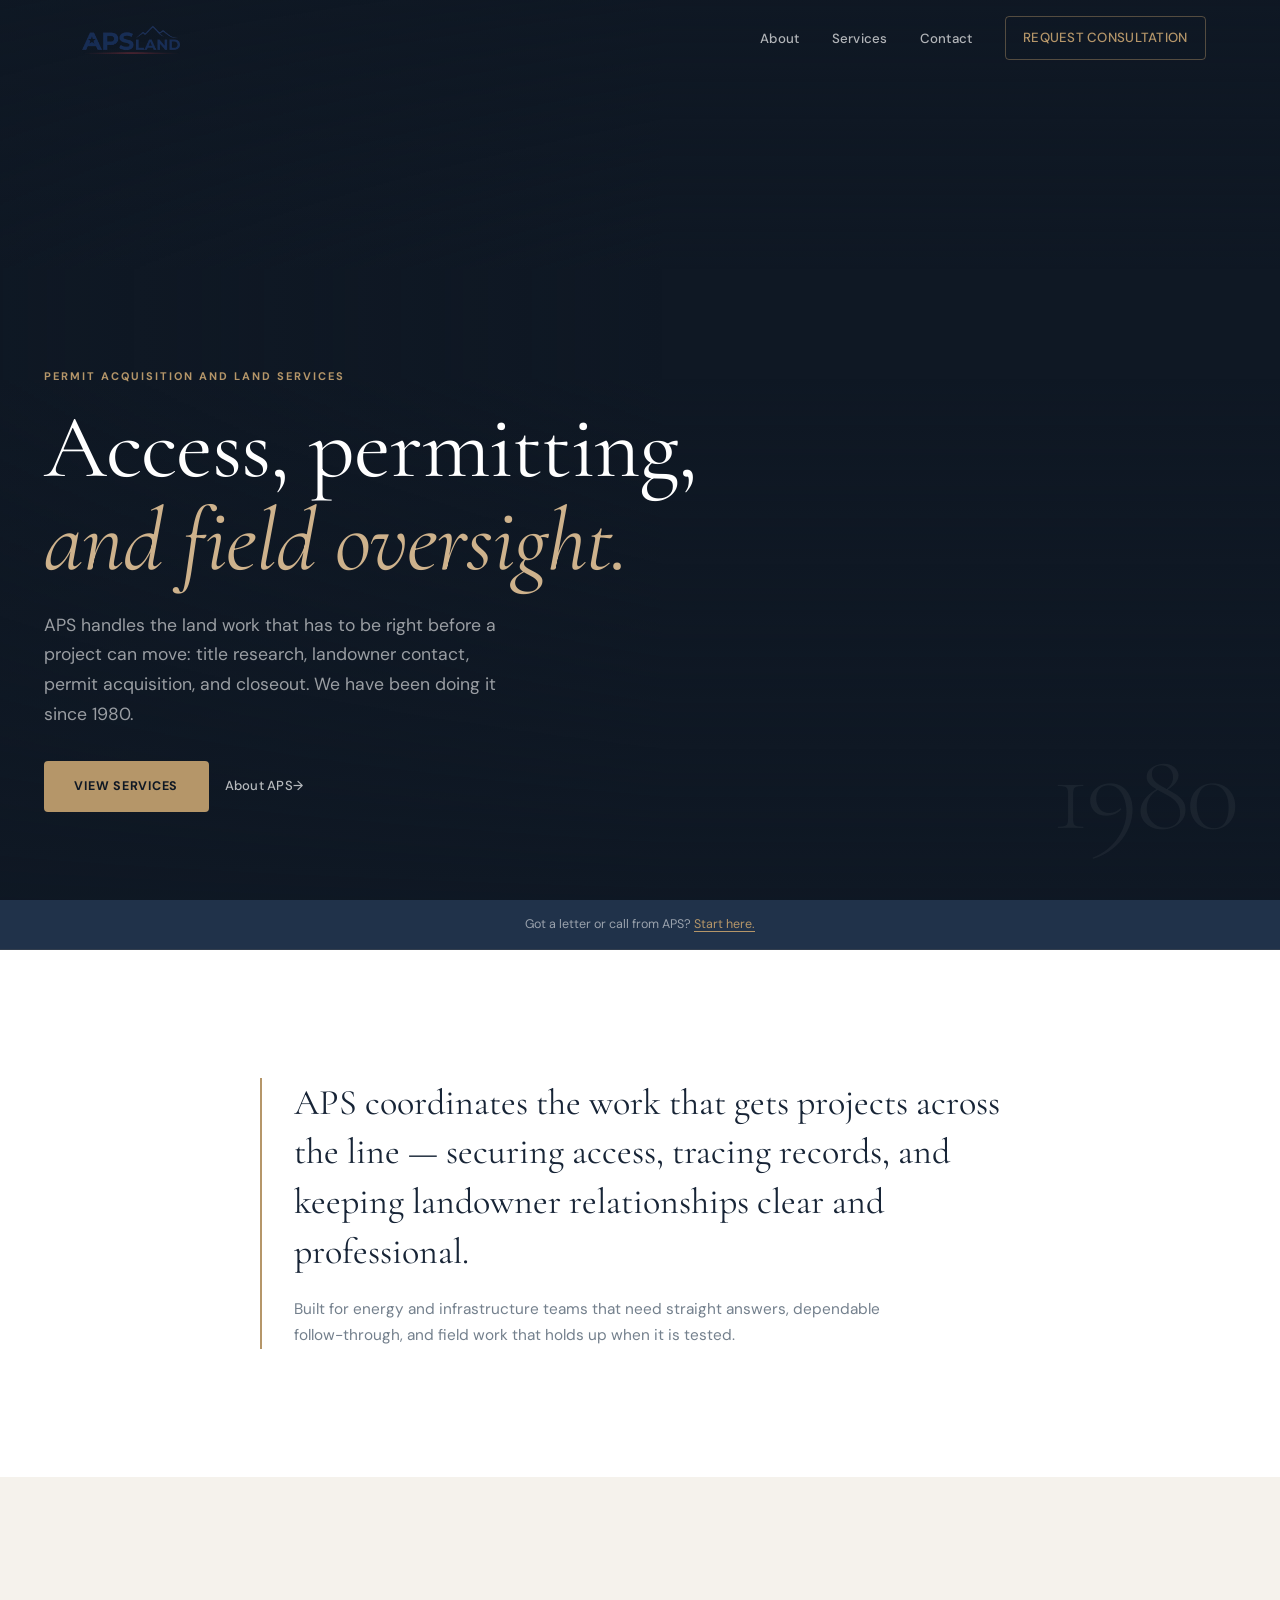
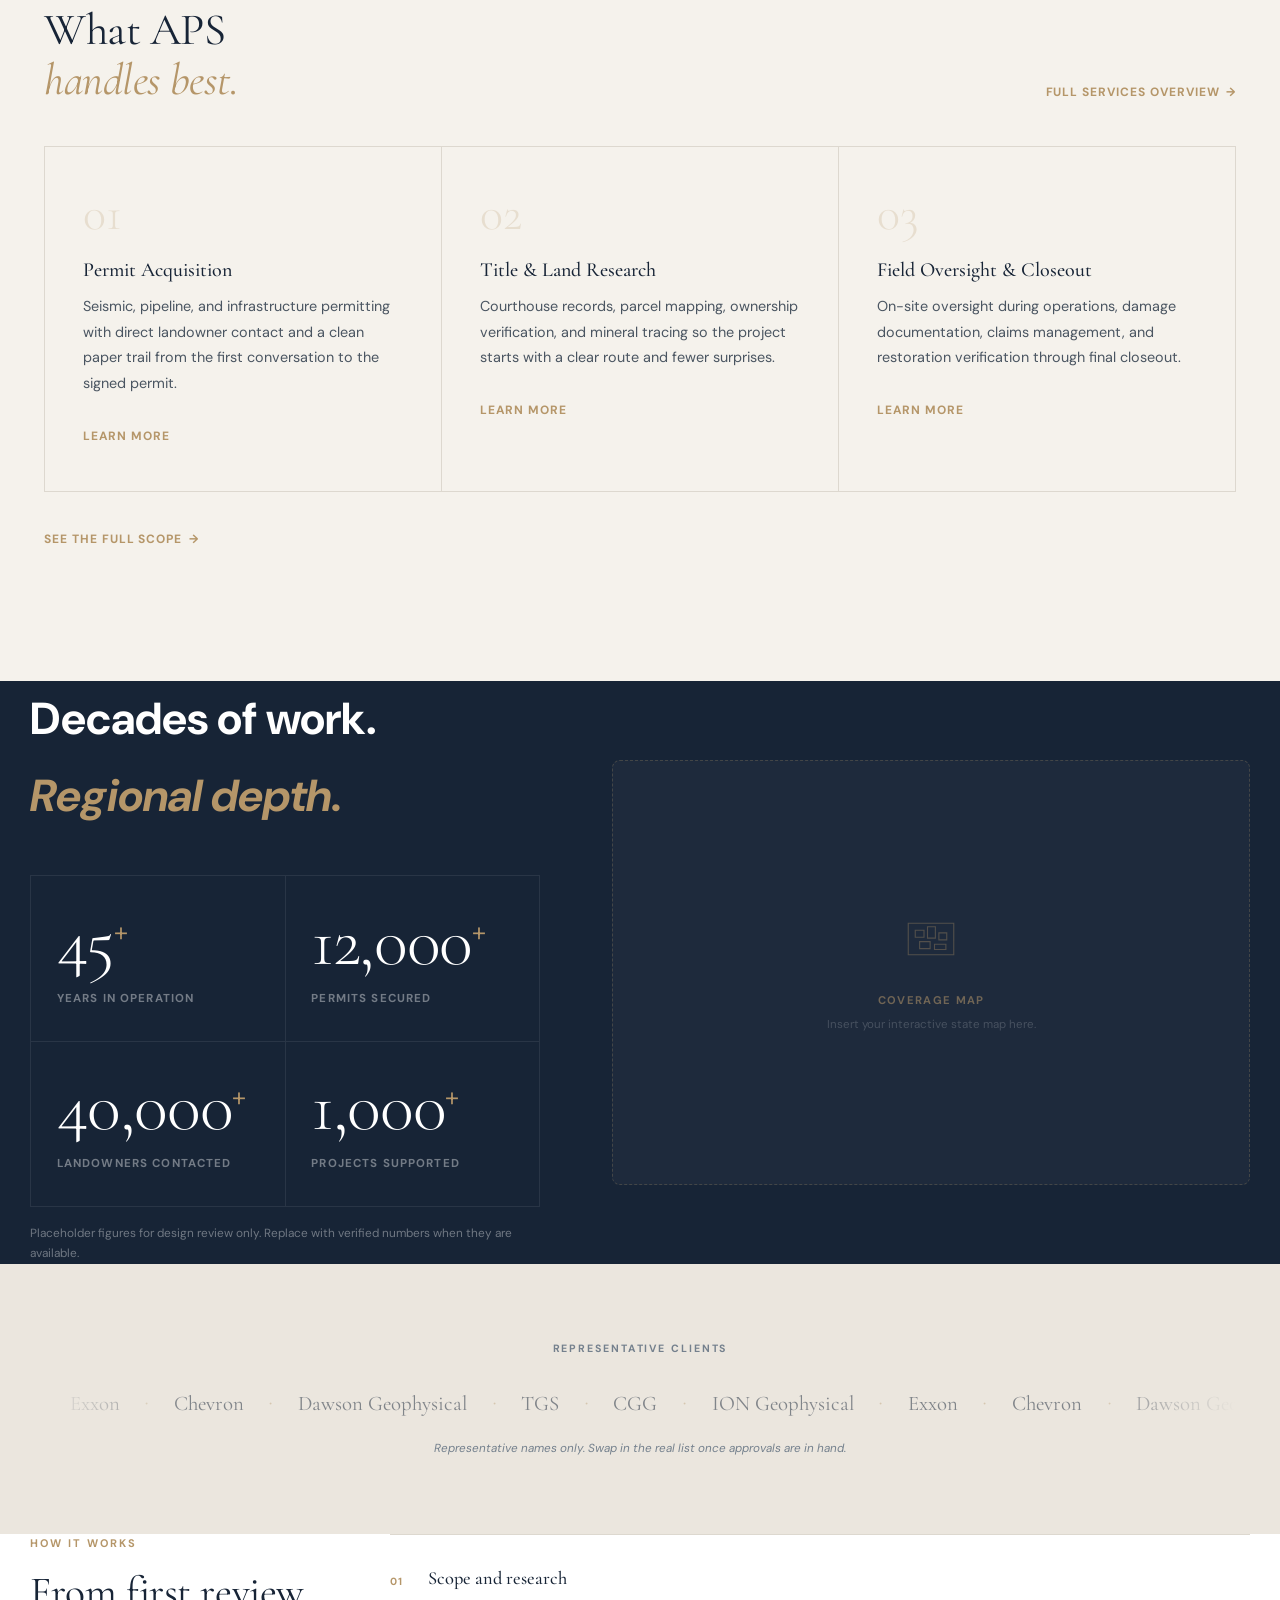
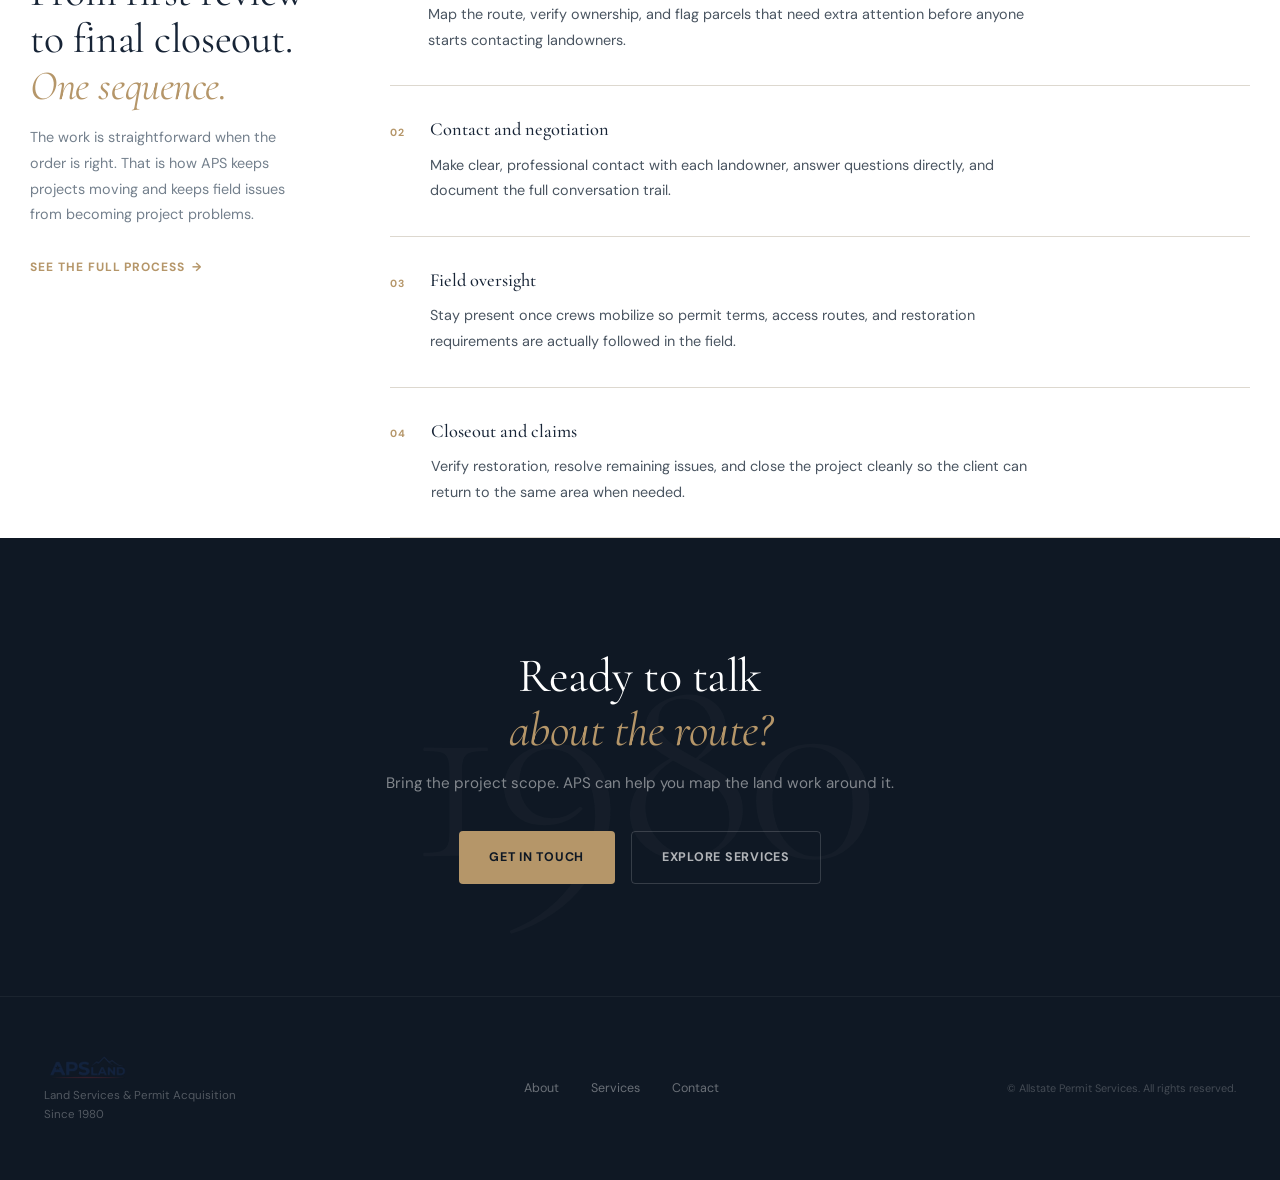
==== commit d21f5c13: "Add files via upload" ====
--- a/index.html
+++ b/index.html
@@ -7,13 +7,9 @@
 <link rel="stylesheet" href="style.css" />
 <link rel="preconnect" href="https://fonts.googleapis.com" />
 <link rel="preconnect" href="https://fonts.gstatic.com" crossorigin />
-<link href="https://fonts.googleapis.com/css2?family=Cormorant+Garamond:ital,wght@0,300;0,400;0,500;0,600;1,300;1,400;1,500&family=DM+Sans:wght@300;400;500;600&display=swap" rel="stylesheet" />
+<link href="https://fonts.googleapis.com/css2?family=Cormorant+Garamond:ital,wght@0,300;0,400;0,500;0,600;1,300;1,400;1,500&family=DM+Sans:wght@300;400;500;600;700&display=swap" rel="stylesheet" />
 </head>
 <body>
-
-<!-- ═══════════════════════════════════════
-  NAV
-════════════════════════════════════════ -->
 <header class="nav-wrap" id="site-nav">
   <nav class="nav-inner">
     <a href="index.html" class="nav-logo" aria-label="APS Home">
@@ -33,163 +29,132 @@
   </nav>
 </header>
 
-<!-- ═══════════════════════════════════════
-  HERO — cinematic full-bleed
-════════════════════════════════════════ -->
 <section class="hero" aria-label="APS introduction">
   <div class="hero-vignette" aria-hidden="true"></div>
   <video class="hero-video" autoplay muted loop playsinline preload="auto">
-    <source src="assets/hero_video.mp4" type="video/mp4">
+    <source src="assets/hero_video.mp4" type="video/mp4" />
   </video>
 
   <div class="hero-content">
-    <p class="eyebrow">Permit Acquisition &amp; Land Services</p>
+    <p class="eyebrow">Permit acquisition and land services</p>
     <h1 class="hero-headline">
-      The ground work<br>
-      <em>before the groundwork.</em>
+      Access, permitting,<br />
+      <em>and field oversight.</em>
     </h1>
     <p class="hero-sub">
-      APS handles the permits, research, and landowner relationships
-      that make energy and infrastructure projects possible.
-      We've been doing this since 1980.
+      APS handles the land work that has to be right before a project can move: title research, landowner contact, permit acquisition, and closeout.
+      We have been doing it since 1980.
     </p>
     <div class="hero-actions">
-      <a href="services.html" class="btn-hero-primary">What We Do</a>
+      <a href="services.html" class="btn-hero-primary">View Services</a>
       <a href="about.html" class="btn-hero-ghost">About APS</a>
     </div>
   </div>
 
-  <!-- Ghost founding year — bottom right watermark -->
   <div class="hero-stamp" aria-hidden="true">
     <span class="hero-stamp-year">1980</span>
   </div>
 </section>
 
-<!-- ═══════════════════════════════════════
-  LANDOWNER SIGNPOST BAR
-════════════════════════════════════════ -->
 <div class="landowner-bar">
-  <p>Got a letter or a call from us? <a href="landowners.html">Here's what to expect.</a></p>
+  <p>Got a letter or call from APS? <a href="contact.html">Start here.</a></p>
 </div>
 
-<!-- ═══════════════════════════════════════
-  OPENING STATEMENT — editorial pull-quote
-════════════════════════════════════════ -->
 <section class="mission">
   <div class="mission-inner">
     <p class="mission-statement">
-      APS coordinates the work that has to happen before a project breaks ground — securing permits, tracing land records, and making sure every landowner along the route understands exactly what's happening on their property.
+      APS coordinates the work that gets projects across the line — securing access, tracing records, and keeping landowner relationships clear and professional.
     </p>
     <p class="mission-sub">
-      Four decades of projects. Dozens of states. Some of the largest energy and infrastructure clients in the country — and the landowners who let them in.
+      Built for energy and infrastructure teams that need straight answers, dependable follow-through, and field work that holds up when it is tested.
     </p>
   </div>
 </section>
 
-<!-- ═══════════════════════════════════════
-  SERVICES PREVIEW — hairline grid, no cards
-════════════════════════════════════════ -->
 <section class="services-preview" aria-labelledby="services-heading">
   <div class="services-preview-header">
     <h2 class="services-preview-title" id="services-heading">
-      Where APS fits<br><em>in your project.</em>
+      What APS<br /><em>handles best.</em>
     </h2>
     <a href="services.html" class="btn-text-link">Full services overview</a>
   </div>
 
   <div class="services-trio">
-
     <div class="service-col">
       <span class="service-num">01</span>
       <h3 class="service-col-name">Permit Acquisition</h3>
-      <p class="service-col-desc">End-to-end permitting for seismic, pipeline, and infrastructure projects. We coordinate directly with surface owners, mineral rights holders, and government agencies so your schedule holds.</p>
-      <a href="services.html#permitting" class="service-col-link">Learn more →</a>
+      <p class="service-col-desc">Seismic, pipeline, and infrastructure permitting with direct landowner contact and a clean paper trail from the first conversation to the signed permit.</p>
+      <a href="services.html#permitting-detail" class="service-col-link">Learn more</a>
     </div>
 
     <div class="service-col">
       <span class="service-num">02</span>
       <h3 class="service-col-name">Title &amp; Land Research</h3>
-      <p class="service-col-desc">Ownership verification, deed examination, and mineral rights tracing — conducted through county courthouses and land offices. The work that prevents access disputes before they start.</p>
-      <a href="services.html#research" class="service-col-link">Learn more →</a>
+      <p class="service-col-desc">Courthouse records, parcel mapping, ownership verification, and mineral tracing so the project starts with a clear route and fewer surprises.</p>
+      <a href="services.html#research" class="service-col-link">Learn more</a>
     </div>
 
     <div class="service-col">
       <span class="service-num">03</span>
       <h3 class="service-col-name">Field Oversight &amp; Closeout</h3>
-      <p class="service-col-desc">Our agents are on-site during operations to make sure crews follow agreed access terms. We document damage, manage claims, and verify restoration. Most firms stop at the signed permit. We don't.</p>
-      <a href="services.html#oversight" class="service-col-link">Learn more →</a>
-    </div>
-
-  </div>
+      <p class="service-col-desc">On-site oversight during operations, damage documentation, claims management, and restoration verification through final closeout.</p>
+      <a href="services.html#oversight" class="service-col-link">Learn more</a>
+    </div>
+  </div>
+
   <div class="services-preview-footer">
-    <a href="services.html" class="btn-text-link">See our full capabilities</a>
-  </div>
-</section>
-
-<!-- ═══════════════════════════════════════
-  STATS + MAP — dark section
-════════════════════════════════════════ -->
+    <a href="services.html" class="btn-text-link">See the full scope</a>
+  </div>
+</section>
+
 <section class="reach-section" aria-label="APS scale and reach">
   <div class="reach-inner">
-
     <div class="reach-text-col">
-      <h2 class="reach-title">Four decades.<br><em>Nationwide reach.</em></h2>
-
+      <h2 class="reach-title">Decades of work.<br /><em>Regional depth.</em></h2>
       <div class="stats-grid">
         <div class="stat-item">
-          <span class="stat-num">46<span class="stat-sup">+</span></span>
+          <span class="stat-num">45<span class="stat-sup">+</span></span>
           <span class="stat-label">Years in operation</span>
         </div>
         <div class="stat-item">
-          <span class="stat-num">XX,XXX<span class="stat-sup">+</span></span>
+          <span class="stat-num">12,000<span class="stat-sup">+</span></span>
           <span class="stat-label">Permits secured</span>
         </div>
         <div class="stat-item">
-          <span class="stat-num">XX,XXX<span class="stat-sup">+</span></span>
+          <span class="stat-num">40,000<span class="stat-sup">+</span></span>
           <span class="stat-label">Landowners contacted</span>
         </div>
         <div class="stat-item">
           <span class="stat-num">1,000<span class="stat-sup">+</span></span>
-          <span class="stat-label">Projects completed</span>
-        </div>
-      </div>
+          <span class="stat-label">Projects supported</span>
+        </div>
+      </div>
+      <p class="stats-note">Placeholder figures for design review only. Replace with verified numbers when they are available.</p>
     </div>
 
     <div class="reach-map-col">
-      <!--
-        ═══════════════════════════════════
-        MAP PLACEHOLDER
-        Replace this div with your interactive
-        SVG map component. Target: class="map-stage"
-        ═══════════════════════════════════
-      -->
-      <div class="map-stage map-placeholder" aria-label="APS project coverage map">
+      <div class="map-stage map-placeholder" aria-label="APS coverage placeholder">
         <div class="map-placeholder-inner">
-          <svg viewBox="0 0 40 24" fill="none" xmlns="http://www.w3.org/2000/svg" class="map-ph-icon" aria-hidden="true">
-            <rect x="1" y="1" width="38" height="22" rx="2" stroke="currentColor" stroke-width="1.2"/>
-            <circle cx="12" cy="11" r="2" fill="currentColor" opacity="0.4"/>
-            <circle cx="20" cy="8"  r="1.5" fill="currentColor" opacity="0.6"/>
-            <circle cx="28" cy="14" r="2" fill="currentColor" opacity="0.4"/>
-            <circle cx="9"  cy="16" r="1.5" fill="currentColor" opacity="0.5"/>
-            <circle cx="32" cy="9"  r="1"   fill="currentColor" opacity="0.35"/>
-            <circle cx="17" cy="16" r="1"   fill="currentColor" opacity="0.3"/>
+          <svg viewBox="0 0 64 64" fill="none" xmlns="http://www.w3.org/2000/svg" class="map-ph-icon" aria-hidden="true">
+            <path d="M6 14h52v36H6z" stroke="currentColor" stroke-width="1.25"/>
+            <path d="M14 22h10v8H14zM28 18h9v13h-9zM41 25h9v8h-9zM19 35h12v8H19zM36 38h13v6H36z" stroke="currentColor" stroke-width="1.25"/>
           </svg>
-          <p class="map-ph-label">Coverage Map</p>
-          <p class="map-ph-sub">Insert your interactive map component here.<br>Target element class: <code>map-stage</code></p>
-        </div>
-      </div>
-    </div>
-
-  </div>
-</section>
-
-<!-- ═══════════════════════════════════════
-  CLIENT MARQUEE
-════════════════════════════════════════ -->
+          <p class="map-ph-label">Coverage map</p>
+          <p class="map-ph-sub">Insert your interactive state map here.</p>
+        </div>
+      </div>
+    </div>
+  </div>
+</section>
+
 <section class="clients-section" aria-label="APS clients and partners">
-  <p class="clients-label">Trusted by</p>
+  <p class="clients-label">Representative clients</p>
   <div class="marquee-wrap" aria-hidden="true">
     <div class="marquee-track">
+      <span class="client-name">Exxon</span>
+      <span class="client-sep">·</span>
+      <span class="client-name">Chevron</span>
+      <span class="client-sep">·</span>
       <span class="client-name">Dawson Geophysical</span>
       <span class="client-sep">·</span>
       <span class="client-name">TGS</span>
@@ -198,7 +163,7 @@
       <span class="client-sep">·</span>
       <span class="client-name">ION Geophysical</span>
       <span class="client-sep">·</span>
-      <span class="client-name">ExxonMobil</span>
+      <span class="client-name">Exxon</span>
       <span class="client-sep">·</span>
       <span class="client-name">Chevron</span>
       <span class="client-sep">·</span>
@@ -210,77 +175,63 @@
       <span class="client-sep">·</span>
       <span class="client-name">ION Geophysical</span>
       <span class="client-sep">·</span>
-      <span class="client-name">ExxonMobil</span>
-      <span class="client-sep">·</span>
-      <span class="client-name">Chevron</span>
-      <span class="client-sep">·</span>
-    </div>
-  </div>
-  <p class="clients-note">A partial list of clients and partners across four decades of infrastructure work.</p>
-</section>
-
-<!-- ═══════════════════════════════════════
-  PROCESS TEASER — two-column sticky layout
-════════════════════════════════════════ -->
+    </div>
+  </div>
+  <p class="clients-note">Representative names only. Swap in the real list once approvals are in hand.</p>
+</section>
+
 <section class="process-teaser" aria-labelledby="process-heading">
   <div class="process-teaser-inner">
-
     <div class="process-teaser-left">
-      <span class="eyebrow">How It Works</span>
+      <span class="eyebrow">How it works</span>
       <h2 class="process-title" id="process-heading">
-        From first<br>research to<br><em>final closeout.</em>
+        From first review<br />to final closeout.<br /><em>One sequence.</em>
       </h2>
       <p class="process-intro">
-        Every project follows the same sequence. Here's where APS fits at each step — and why it matters.
+        The work is straightforward when the order is right. That is how APS keeps projects moving and keeps field issues from becoming project problems.
       </p>
-      <a href="services.html#process" class="btn-text-link" style="margin-top:0.5rem">Full process breakdown</a>
+      <a href="services.html#process" class="btn-text-link">See the full process</a>
     </div>
 
     <div class="process-steps">
       <div class="process-step">
         <span class="step-num">01</span>
         <div class="step-body">
-          <h3 class="step-name">Project Scoping &amp; Title Research</h3>
-          <p class="step-desc">Before anyone knocks on a door, we map the parcels, trace ownership, and flag complications. The goal is a permit schedule that holds up — not one that surprises everyone mid-project.</p>
+          <h3 class="step-name">Scope and research</h3>
+          <p class="step-desc">Map the route, verify ownership, and flag parcels that need extra attention before anyone starts contacting landowners.</p>
         </div>
       </div>
       <div class="process-step">
         <span class="step-num">02</span>
         <div class="step-body">
-          <h3 class="step-name">Landowner Contact &amp; Permit Negotiation</h3>
-          <p class="step-desc">Our agents make personal contact with every landowner — by phone and in person. We explain the project plainly, answer real questions, negotiate access terms, and document every conversation.</p>
+          <h3 class="step-name">Contact and negotiation</h3>
+          <p class="step-desc">Make clear, professional contact with each landowner, answer questions directly, and document the full conversation trail.</p>
         </div>
       </div>
       <div class="process-step">
         <span class="step-num">03</span>
         <div class="step-body">
-          <h3 class="step-name">Field Oversight &amp; Damage Management</h3>
-          <p class="step-desc">APS agents are on-site during operations to make sure crews stay inside the agreed access terms. If something goes wrong, we're already there — not responding after the landowner calls your office.</p>
+          <h3 class="step-name">Field oversight</h3>
+          <p class="step-desc">Stay present once crews mobilize so permit terms, access routes, and restoration requirements are actually followed in the field.</p>
         </div>
       </div>
       <div class="process-step">
         <span class="step-num">04</span>
         <div class="step-body">
-          <h3 class="step-name">Restoration Verification &amp; Closeout</h3>
-          <p class="step-desc">We verify the property is restored to the agreed condition, settle any remaining claims, and close out the project completely. A clean closeout protects your ability to go back.</p>
-        </div>
-      </div>
-    </div>
-
-  </div>
-</section>
-
-<!-- ═══════════════════════════════════════
-  CTA BAND
-════════════════════════════════════════ -->
+          <h3 class="step-name">Closeout and claims</h3>
+          <p class="step-desc">Verify restoration, resolve remaining issues, and close the project cleanly so the client can return to the same area when needed.</p>
+        </div>
+      </div>
+    </div>
+  </div>
+</section>
+
 <section class="cta-band" aria-label="Contact APS">
   <div class="container-narrow">
     <h2 class="cta-headline">
-      Ready to talk<br><em>about your project?</em>
+      Ready to talk<br /><em>about the route?</em>
     </h2>
-    <p class="cta-sub">
-      Whether you're planning a survey or already mid-project, we're straightforward to reach.
-    </p>
+    <p class="cta-sub">Bring the project scope. APS can help you map the land work around it.</p>
     <div class="cta-actions">
       <a href="contact.html" class="btn-primary">Get in Touch</a>
       <a href="services.html" class="btn-ghost">Explore Services</a>
@@ -288,14 +239,11 @@
   </div>
 </section>
 
-<!-- ═══════════════════════════════════════
-  FOOTER
-════════════════════════════════════════ -->
 <footer class="site-footer">
   <div class="footer-inner">
     <div class="footer-brand">
       <img src="logo.png" alt="Allstate Permit Services" class="footer-logo" />
-      <p class="footer-tagline">Land Services &amp; Permit Acquisition<br>Since 1980</p>
+      <p class="footer-tagline">Land Services &amp; Permit Acquisition<br />Since 1980</p>
     </div>
     <nav class="footer-nav" aria-label="Footer navigation">
       <a href="about.html">About</a>
--- a/style.css
+++ b/style.css
@@ -1,397 +1,254 @@
-/* ═══════════════════════════════════════════════════════════════
-   APS LAND — PREMIUM REDESIGN STYLESHEET
-   Palette: Deep Navy #18263A | Antique Brass #B89A6E | Warm Cream #F4F1EB | Slate #8A9BAD
-   Type: Cormorant Garamond (display, with true italic) / DM Sans (body)
-   Signature: Full-bleed cinematic hero with bottom-anchored headline;
-              large isolated stat numbers; hairline rule system
-════════════════════════════════════════════════════════════════ */
-
-/* ─── RESET & BASE ─── */
 *, *::before, *::after { box-sizing: border-box; margin: 0; padding: 0; }
 
 :root {
-  --navy:       #18263A;
-  --navy-mid:   #1F3049;
-  --navy-deep:  #0F1A26;
-  --brass:      #B89A6E;
-  --brass-light:#D4BC98;
-  --brass-dim:  rgba(184,154,110,0.18);
-  --cream:      #F4F1EB;
-  --cream-dark: #EAE6DD;
-  --white:      #FFFFFF;
-  --text:       #1E1E1E;
-  --text-mid:   #484848;
-  --text-muted: #787878;
-  --rule:       #DDD9D1;
-  --rule-dark:  rgba(255,255,255,0.08);
-
-  --font-display: 'Cormorant Garamond', 'Playfair Display', Georgia, serif;
-  --font-body:    'DM Sans', 'Inter', system-ui, sans-serif;
-
-  --max-w:        1200px;
+  --navy: #172436;
+  --navy-mid: #20324a;
+  --navy-deep: #0f1824;
+  --brass: #b59669;
+  --brass-light: #ceb28c;
+  --brass-dim: rgba(181, 150, 105, 0.14);
+  --cream: #f5f2ec;
+  --cream-dark: #ebe6de;
+  --white: #ffffff;
+  --text: #1d232b;
+  --text-mid: #4a5561;
+  --text-muted: #74808d;
+  --rule: #ddd8cf;
+  --rule-dark: rgba(255,255,255,0.08);
+  --shadow: 0 18px 50px rgba(15, 24, 36, 0.1);
+  --font-display: 'Cormorant Garamond', Georgia, serif;
+  --font-body: 'DM Sans', system-ui, sans-serif;
+  --max-w: 1220px;
   --max-w-narrow: 760px;
-  --gutter:       clamp(1.5rem, 5vw, 3rem);
-
-  --radius:    3px;
-  --radius-lg: 6px;
-  --ease:      cubic-bezier(0.25, 0.1, 0.25, 1);
-  --transition: 0.22s var(--ease);
+  --gutter: clamp(1.25rem, 4vw, 2.75rem);
+  --radius: 4px;
+  --radius-lg: 8px;
+  --transition: 0.22s cubic-bezier(0.25, 0.1, 0.25, 1);
 }
 
 html { scroll-behavior: smooth; }
-
 body {
   font-family: var(--font-body);
+  color: var(--text);
+  background: var(--white);
   font-size: 1rem;
   line-height: 1.72;
-  color: var(--text);
-  background: var(--white);
   -webkit-font-smoothing: antialiased;
   -moz-osx-font-smoothing: grayscale;
 }
-
 img { display: block; max-width: 100%; }
 a { color: inherit; text-decoration: none; }
-
-/* ─── LAYOUT HELPERS ─── */
-.container {
-  max-width: var(--max-w);
+button, input, textarea { font: inherit; }
+textarea { resize: vertical; }
+
+.container, .container-narrow {
   margin: 0 auto;
   padding: 0 var(--gutter);
 }
-
-.container-narrow {
-  max-width: var(--max-w-narrow);
-  margin: 0 auto;
-  padding: 0 var(--gutter);
-}
-
+.container { max-width: var(--max-w); }
+.container-narrow { max-width: var(--max-w-narrow); }
 .eyebrow {
-  font-family: var(--font-body);
-  font-size: 0.68rem;
-  font-weight: 600;
+  display: block;
+  margin-bottom: 1rem;
+  color: var(--brass);
+  font-size: 0.69rem;
+  font-weight: 700;
   letter-spacing: 0.18em;
   text-transform: uppercase;
-  color: var(--brass);
-  display: block;
-  margin-bottom: 1.1rem;
-}
-
-/* ═══════════════════════════════════════════════════════════════
-   NAVIGATION
-════════════════════════════════════════════════════════════════ */
+}
+
 .nav-wrap {
   position: fixed;
-  top: 0; left: 0; right: 0;
+  inset: 0 0 auto 0;
   z-index: 100;
+  border-bottom: 1px solid transparent;
   transition: background var(--transition), border-color var(--transition);
-  border-bottom: 1px solid transparent;
-}
-
+}
 .nav-wrap.nav-scrolled {
-  background: rgba(15, 26, 38, 0.96);
+  background: rgba(15, 24, 36, 0.96);
   backdrop-filter: blur(12px);
   -webkit-backdrop-filter: blur(12px);
-  border-bottom-color: rgba(184,154,110,0.12);
-}
-
+  border-bottom-color: rgba(181, 150, 105, 0.14);
+}
 .nav-inner {
   max-width: var(--max-w);
   margin: 0 auto;
   padding: 0 var(--gutter);
-  height: 72px;
+  height: 76px;
   display: flex;
   align-items: center;
   justify-content: space-between;
+  gap: 1.75rem;
+}
+.logo-img { height: 34px; width: auto; }
+.nav-links {
+  list-style: none;
+  display: flex;
+  align-items: center;
   gap: 2rem;
 }
-
-.logo-img { height: 34px; width: auto; }
-
-.nav-links {
-  display: flex;
-  align-items: center;
-  gap: 2.25rem;
-  list-style: none;
-}
-
 .nav-links a {
-  font-size: 0.82rem;
+  color: rgba(255,255,255,0.68);
+  font-size: 0.83rem;
   font-weight: 500;
   letter-spacing: 0.02em;
-  color: rgba(255,255,255,0.65);
   transition: color var(--transition);
 }
-
-.nav-links a:hover,
-.nav-links a.nav-active {
-  color: var(--white);
-}
-
+.nav-links a:hover, .nav-links a.nav-active { color: var(--white); }
+.btn-nav-cta, .btn-primary, .btn-ghost, .btn-hero-primary {
+  display: inline-flex;
+  align-items: center;
+  justify-content: center;
+  gap: 0.5rem;
+  border-radius: var(--radius);
+  text-transform: uppercase;
+  letter-spacing: 0.06em;
+  font-size: 0.78rem;
+  font-weight: 700;
+}
 .btn-nav-cta {
-  font-size: 0.75rem;
-  font-weight: 600;
-  letter-spacing: 0.06em;
-  text-transform: uppercase;
-  padding: 0.55rem 1.25rem;
-  border: 1px solid rgba(184,154,110,0.45);
-  border-radius: var(--radius);
+  padding: 0.58rem 1.1rem;
+  border: 1px solid rgba(181, 150, 105, 0.42);
   color: var(--brass) !important;
   transition: background var(--transition), color var(--transition), border-color var(--transition);
 }
-
-.btn-nav-cta:hover {
-  background: var(--brass);
-  color: var(--navy-deep) !important;
-  border-color: var(--brass);
-}
-
-.nav-toggle {
-  display: none;
-  flex-direction: column;
-  gap: 5px;
-  background: none;
-  border: none;
-  cursor: pointer;
-  padding: 4px;
-}
-
-.nav-toggle span {
-  display: block;
-  width: 22px;
-  height: 1.5px;
-  background: var(--white);
-  border-radius: 2px;
-  transition: transform var(--transition), opacity var(--transition);
-}
-
-/* ═══════════════════════════════════════════════════════════════
-   HERO — CINEMATIC FULL-BLEED
-════════════════════════════════════════════════════════════════ */
+.btn-nav-cta:hover { background: var(--brass); color: var(--navy-deep) !important; border-color: var(--brass); }
+.nav-toggle { display: none; background: none; border: 0; padding: 4px; cursor: pointer; flex-direction: column; gap: 5px; }
+.nav-toggle span { width: 22px; height: 1.5px; border-radius: 99px; background: var(--white); display: block; }
+
 .hero {
   position: relative;
+  min-height: 100svh;
+  max-height: 940px;
   height: 100svh;
-  min-height: 600px;
-  max-height: 920px;
   overflow: hidden;
   background: var(--navy-deep);
 }
-
-.hero-video {
-  position: absolute;
-  inset: 0;
-  width: 100%;
-  height: 100%;
-  object-fit: cover;
-  opacity: 0.38;
-  transform: scale(1.02); /* slight over-crop to avoid letterbox */
-}
-
-/* Cinematic vignette — gradient from all edges */
+.hero-video { position: absolute; inset: 0; width: 100%; height: 100%; object-fit: cover; opacity: 0.38; transform: scale(1.02); }
 .hero-vignette {
   position: absolute;
   inset: 0;
   z-index: 2;
   pointer-events: none;
   background:
-    linear-gradient(to bottom, rgba(15,26,38,0.65) 0%, transparent 30%),
-    linear-gradient(to top, rgba(15,26,38,0.95) 0%, transparent 55%),
-    linear-gradient(to right, rgba(15,26,38,0.3) 0%, transparent 50%);
-}
-
-/* Content anchored bottom-left — Quanta / cinematic style */
+    linear-gradient(to bottom, rgba(15,24,36,0.6), transparent 30%),
+    linear-gradient(to top, rgba(15,24,36,0.94), transparent 58%),
+    linear-gradient(to right, rgba(15,24,36,0.42), transparent 52%);
+}
 .hero-content {
   position: absolute;
   inset: 0;
   z-index: 3;
+  max-width: calc(var(--max-w) + var(--gutter) * 2);
+  margin: 0 auto;
+  padding: clamp(3rem, 8vw, 5.5rem) var(--gutter);
   display: flex;
   flex-direction: column;
   justify-content: flex-end;
-  padding: clamp(3rem, 8vw, 5.5rem) var(--gutter);
-  max-width: calc(var(--max-w) + var(--gutter) * 2);
-  margin: 0 auto;
-  left: 0; right: 0;
-}
-
+}
 .hero-headline {
-  font-family: var(--font-display);
-  font-size: clamp(3rem, 7.5vw, 5.5rem);
+  max-width: 720px;
+  margin-bottom: 1.5rem;
+  color: var(--white);
+  font-family: var(--font-display);
+  font-size: clamp(3rem, 7vw, 5.6rem);
   font-weight: 400;
-  line-height: 1.05;
-  color: var(--white);
-  margin-bottom: 1.75rem;
-  max-width: 700px;
+  line-height: 1.03;
   letter-spacing: -0.01em;
 }
-
-.hero-headline em {
-  font-style: italic;
-  color: var(--brass-light);
-}
-
+.hero-headline em { color: var(--brass-light); font-style: italic; }
 .hero-sub {
-  font-size: clamp(0.95rem, 1.5vw, 1.1rem);
-  color: rgba(255,255,255,0.52);
-  max-width: 440px;
-  line-height: 1.65;
-  margin-bottom: 2.25rem;
-  font-weight: 400;
-}
-
-.hero-actions {
-  display: flex;
-  gap: 1rem;
-  align-items: center;
-  flex-wrap: wrap;
-}
-
+  max-width: 470px;
+  margin-bottom: 2rem;
+  color: rgba(255,255,255,0.58);
+  font-size: clamp(0.96rem, 1.5vw, 1.1rem);
+  line-height: 1.68;
+}
+.hero-actions { display: flex; align-items: center; gap: 1rem; flex-wrap: wrap; }
 .btn-hero-primary {
-  display: inline-block;
-  font-size: 0.8rem;
-  font-weight: 600;
-  letter-spacing: 0.06em;
-  text-transform: uppercase;
-  padding: 0.9rem 2rem;
+  padding: 0.92rem 1.9rem;
   background: var(--brass);
   color: var(--navy-deep);
-  border-radius: var(--radius);
-  transition: background var(--transition), transform var(--transition);
-}
-
-.btn-hero-primary:hover {
-  background: var(--brass-light);
-  transform: translateY(-2px);
-}
-
+  transition: transform var(--transition), background var(--transition);
+}
+.btn-hero-primary:hover { background: var(--brass-light); transform: translateY(-1px); }
 .btn-hero-ghost {
-  display: inline-flex;
-  align-items: center;
-  gap: 0.5rem;
+  color: rgba(255,255,255,0.7);
   font-size: 0.82rem;
   font-weight: 500;
-  color: rgba(255,255,255,0.6);
-  transition: color var(--transition);
-}
-
-.btn-hero-ghost:hover { color: var(--white); }
-
-.btn-hero-ghost::after {
-  content: '→';
-  transition: transform var(--transition);
-}
-
-.btn-hero-ghost:hover::after { transform: translateX(3px); }
-
-/* Founding year stamp — bottom right corner */
+  letter-spacing: 0.02em;
+}
+.btn-hero-ghost::after, .btn-text-link::after { content: '→'; transition: transform var(--transition); }
+.btn-hero-ghost:hover, .btn-text-link:hover { color: var(--navy); }
+.btn-hero-ghost:hover::after, .btn-text-link:hover::after { transform: translateX(3px); }
 .hero-stamp {
   position: absolute;
-  bottom: clamp(2rem, 5vw, 3.5rem);
   right: var(--gutter);
+  bottom: clamp(2rem, 5vw, 3.2rem);
   z-index: 3;
-  text-align: right;
   pointer-events: none;
 }
-
 .hero-stamp-year {
+  color: rgba(255,255,255,0.05);
   font-family: var(--font-display);
   font-size: clamp(4rem, 10vw, 7rem);
   font-weight: 300;
-  color: rgba(255,255,255,0.04);
   line-height: 1;
-  letter-spacing: -0.02em;
-  display: block;
-}
-
-/* ═══════════════════════════════════════════════════════════════
-   LANDOWNER SIGNPOST BAR
-════════════════════════════════════════════════════════════════ */
+  letter-spacing: -0.03em;
+}
+
 .landowner-bar {
+  padding: 0.85rem var(--gutter);
   background: var(--navy-mid);
-  padding: 0.85rem var(--gutter);
+  border-bottom: 1px solid rgba(181,150,105,0.12);
   text-align: center;
-  border-bottom: 1px solid rgba(184,154,110,0.1);
-}
-
-.landowner-bar p {
-  font-size: 0.78rem;
-  color: rgba(255,255,255,0.5);
-  letter-spacing: 0.01em;
-}
-
-.landowner-bar a {
-  color: var(--brass);
-  text-decoration: underline;
-  text-underline-offset: 3px;
-  text-decoration-color: rgba(184,154,110,0.4);
-  transition: color var(--transition);
-}
-
+}
+.landowner-bar p { color: rgba(255,255,255,0.55); font-size: 0.78rem; }
+.landowner-bar a { color: var(--brass); text-decoration: underline; text-underline-offset: 3px; }
 .landowner-bar a:hover { color: var(--brass-light); }
 
-/* ═══════════════════════════════════════════════════════════════
-   OPENING STATEMENT — EDITORIAL PULL-QUOTE FEEL
-════════════════════════════════════════════════════════════════ */
-.mission {
-  padding: clamp(5rem, 10vw, 8rem) var(--gutter);
-  background: var(--white);
-}
-
+.mission { padding: clamp(5rem, 10vw, 8rem) var(--gutter); background: var(--white); }
 .mission-inner {
   max-width: var(--max-w-narrow);
   margin: 0 auto;
+  padding-left: 2rem;
   border-left: 2px solid var(--brass);
-  padding-left: 2.5rem;
-}
-
+}
 .mission-statement {
   font-family: var(--font-display);
-  font-size: clamp(1.5rem, 3.2vw, 2.2rem);
-  font-weight: 400;
-  line-height: 1.45;
+  font-size: clamp(1.55rem, 3.1vw, 2.25rem);
+  line-height: 1.38;
   color: var(--navy);
-  margin-bottom: 1.5rem;
-}
-
-.mission-sub {
-  font-size: 0.95rem;
-  color: var(--text-muted);
-  line-height: 1.75;
-  font-weight: 400;
-}
-
-/* ═══════════════════════════════════════════════════════════════
-   3-CARD SERVICES — TABLE LAYOUT (NO CARDS, JUST STRUCTURE)
-════════════════════════════════════════════════════════════════ */
-.services-preview {
-  padding: clamp(4rem, 9vw, 7rem) var(--gutter);
-  background: var(--cream);
-}
-
+  margin-bottom: 1.2rem;
+}
+.mission-sub { color: var(--text-muted); font-size: 0.96rem; line-height: 1.75; max-width: 56ch; }
+
+.services-preview, .full-capabilities, .primary-services, .process-full, .about-story, .leadership-section, .contact-section {
+  padding: clamp(5rem, 10vw, 8rem) var(--gutter);
+}
+.services-preview { background: var(--cream); }
+.services-preview-header, .section-header {
+  max-width: var(--max-w);
+  margin: 0 auto;
+}
 .services-preview-header {
-  max-width: var(--max-w);
-  margin: 0 auto;
   display: flex;
   align-items: flex-end;
   justify-content: space-between;
   gap: 2rem;
   padding-bottom: 2.5rem;
+  margin-bottom: 0;
   border-bottom: 1px solid var(--rule);
-  margin-bottom: 0;
-}
-
-.services-preview-title {
-  font-family: var(--font-display);
-  font-size: clamp(1.8rem, 4vw, 2.8rem);
+}
+.services-preview-title, .section-title, .process-title, .process-full-title, .principles-title, .leadership-title, .cta-headline, .page-title, .contact-title {
+  font-family: var(--font-display);
   font-weight: 400;
-  line-height: 1.15;
+  line-height: 1.12;
+  letter-spacing: -0.01em;
   color: var(--navy);
 }
-
-.services-preview-title em {
-  font-style: italic;
-  color: var(--brass);
-}
-
+.services-preview-title { font-size: clamp(1.8rem, 4vw, 2.8rem); }
+.services-preview-title em, .section-title em, .process-title em, .process-full-title em, .principles-title em, .leadership-title em, .cta-headline em, .page-title em { color: var(--brass); font-style: italic; }
 .services-trio {
   max-width: var(--max-w);
   margin: 0 auto;
@@ -399,473 +256,173 @@
   grid-template-columns: repeat(3, 1fr);
   border-left: 1px solid var(--rule);
 }
-
 .service-col {
-  padding: 2.75rem 2.5rem;
+  padding: 2.7rem 2.35rem;
   border-right: 1px solid var(--rule);
   border-bottom: 1px solid var(--rule);
-  position: relative;
   transition: background var(--transition);
 }
-
 .service-col:hover { background: var(--white); }
-
-.service-num {
+.service-num, .principle-num {
+  display: block;
+  margin-bottom: 1.25rem;
+  color: rgba(181,150,105,0.22);
   font-family: var(--font-display);
   font-size: 3rem;
   font-weight: 300;
-  color: rgba(184,154,110,0.2);
   line-height: 1;
-  margin-bottom: 1.5rem;
-  display: block;
-}
-
-.service-col-name {
-  font-family: var(--font-display);
-  font-size: 1.3rem;
+}
+.service-col-name, .cap-name, .step-name, .primary-service-name {
+  margin-bottom: 0.75rem;
+  color: var(--navy);
+  font-family: var(--font-display);
+  font-size: 1.25rem;
   font-weight: 500;
-  color: var(--navy);
-  margin-bottom: 1rem;
-  line-height: 1.25;
-}
-
-.service-col-desc {
-  font-size: 0.875rem;
-  line-height: 1.75;
+  line-height: 1.22;
+}
+.service-col-desc, .cap-desc, .step-desc, .primary-service-desc, .story-text p, .leader-bio p, .section-intro, .process-intro, .process-full-intro, .principles-sub, .page-intro, .contact-text, .contact-point-value, .form-note {
   color: var(--text-mid);
-  margin-bottom: 1.75rem;
-}
-
-.service-col-link {
+  font-size: 0.9rem;
+  line-height: 1.78;
+}
+.service-col-desc { margin-bottom: 1.5rem; }
+.service-col-link, .btn-text-link {
+  display: inline-flex;
+  align-items: center;
+  gap: 0.4rem;
+  color: var(--brass);
   font-size: 0.75rem;
-  font-weight: 600;
+  font-weight: 700;
   letter-spacing: 0.08em;
   text-transform: uppercase;
-  color: var(--brass);
-  display: inline-flex;
-  align-items: center;
-  gap: 0.4rem;
   transition: color var(--transition), gap var(--transition);
 }
-
 .service-col-link:hover { color: var(--navy); gap: 0.7rem; }
-
-.services-preview-footer {
-  max-width: var(--max-w);
-  margin: 0 auto;
-  padding-top: 2rem;
-}
-
-/* ═══════════════════════════════════════════════════════════════
-   STATS — OVERSIZED NUMBERS, DARK
-════════════════════════════════════════════════════════════════ */
-.reach-section {
-  background: var(--navy);
-  padding: clamp(5rem, 10vw, 8rem) var(--gutter);
-}
-
+.services-preview-footer { max-width: var(--max-w); margin: 0 auto; padding-top: 2rem; }
+
+.reach-section { background: var(--navy); }
 .reach-inner {
   max-width: var(--max-w);
   margin: 0 auto;
   display: grid;
-  grid-template-columns: 1fr 1.5fr;
-  gap: 5rem;
-  align-items: center;
-}
-
-.reach-title {
-  font-family: var(--font-display);
-  font-size: clamp(1.8rem, 3.5vw, 2.75rem);
-  font-weight: 400;
-  line-height: 1.2;
-  color: var(--white);
-  margin-bottom: 3rem;
-}
-
-.reach-title em {
-  font-style: italic;
-  color: var(--brass);
-}
-
+  grid-template-columns: 1fr 1.25fr;
+  gap: 4.5rem;
+  align-items: center;
+}
+.reach-title { color: var(--white); font-size: clamp(1.8rem, 3.6vw, 2.8rem); margin-bottom: 2.5rem; }
+.reach-title em { color: var(--brass); }
 .stats-grid {
   display: grid;
-  grid-template-columns: 1fr 1fr;
-  gap: 0;
+  grid-template-columns: repeat(2, 1fr);
+  border-left: 1px solid var(--rule-dark);
   border-top: 1px solid var(--rule-dark);
-  border-left: 1px solid var(--rule-dark);
-}
-
+}
 .stat-item {
-  padding: 2rem 1.75rem;
+  padding: 1.9rem 1.6rem;
   border-right: 1px solid var(--rule-dark);
   border-bottom: 1px solid var(--rule-dark);
 }
-
 .stat-num {
-  font-family: var(--font-display);
-  font-size: clamp(2.8rem, 5.5vw, 4.5rem);
+  display: block;
+  margin-bottom: 0.35rem;
+  color: var(--white);
+  font-family: var(--font-display);
+  font-size: clamp(2.8rem, 5.5vw, 4.4rem);
   font-weight: 300;
-  color: var(--white);
   line-height: 1;
-  margin-bottom: 0.4rem;
-  display: block;
   letter-spacing: -0.02em;
 }
-
-.stat-sup {
-  font-size: 0.5em;
-  color: var(--brass);
-  vertical-align: super;
-  font-weight: 600;
-}
-
-.stat-label {
-  font-size: 0.72rem;
-  font-weight: 500;
-  letter-spacing: 0.1em;
-  text-transform: uppercase;
-  color: rgba(255,255,255,0.38);
-}
-
-/* Map col */
-.reach-map-col { position: relative; }
-
-.map-stage {
-  width: 100%;
-  aspect-ratio: 3/2;
-  border-radius: var(--radius-lg);
-  overflow: hidden;
-}
-
-.map-placeholder {
-  background: rgba(255,255,255,0.03);
-  border: 1px dashed rgba(184,154,110,0.25);
-  display: flex;
-  align-items: center;
-  justify-content: center;
-}
-
-.map-placeholder-inner {
-  text-align: center;
-  padding: 2rem;
-  color: rgba(255,255,255,0.25);
-}
-
-.map-ph-icon {
-  width: 56px;
-  height: auto;
-  margin: 0 auto 1rem;
-  color: rgba(184,154,110,0.35);
-}
-
-.map-ph-label {
-  font-size: 0.7rem;
-  font-weight: 600;
-  letter-spacing: 0.12em;
-  text-transform: uppercase;
-  color: rgba(184,154,110,0.5);
-  margin-bottom: 0.4rem;
-}
-
-.map-ph-sub {
-  font-size: 0.68rem;
-  line-height: 1.6;
-  color: rgba(255,255,255,0.2);
-}
-
-.map-ph-sub code {
-  font-family: monospace;
-  color: rgba(184,154,110,0.45);
-  background: rgba(184,154,110,0.07);
-  padding: 0.1em 0.35em;
-  border-radius: 2px;
-}
-
-/* ═══════════════════════════════════════════════════════════════
-   CLIENT MARQUEE
-════════════════════════════════════════════════════════════════ */
-.clients-section {
-  padding: clamp(3rem, 6vw, 5rem) var(--gutter);
-  background: var(--cream-dark);
-  text-align: center;
-  overflow: hidden;
-}
-
-.clients-label {
-  font-size: 0.66rem;
-  font-weight: 600;
-  letter-spacing: 0.18em;
-  text-transform: uppercase;
-  color: var(--text-muted);
-  margin-bottom: 1.75rem;
-}
-
-.marquee-wrap {
-  overflow: hidden;
-  margin-bottom: 1.25rem;
-  mask-image: linear-gradient(to right, transparent, black 12%, black 88%, transparent);
-  -webkit-mask-image: linear-gradient(to right, transparent, black 12%, black 88%, transparent);
-}
-
-.marquee-track {
-  display: inline-flex;
-  align-items: center;
-  animation: marquee 32s linear infinite;
-  white-space: nowrap;
-}
-
-@keyframes marquee {
-  from { transform: translateX(0); }
-  to   { transform: translateX(-50%); }
-}
-
+.stat-sup { color: var(--brass); font-size: 0.5em; vertical-align: super; font-weight: 700; }
+.stat-label { color: rgba(255,255,255,0.4); font-size: 0.72rem; font-weight: 700; letter-spacing: 0.1em; text-transform: uppercase; }
+.stats-note { margin-top: 1rem; color: rgba(255,255,255,0.38); font-size: 0.74rem; }
+.map-stage { width: 100%; aspect-ratio: 3/2; border-radius: var(--radius-lg); overflow: hidden; }
+.map-placeholder { display: flex; align-items: center; justify-content: center; background: rgba(255,255,255,0.03); border: 1px dashed rgba(181,150,105,0.25); }
+.map-placeholder-inner { text-align: center; padding: 2rem; color: rgba(255,255,255,0.22); }
+.map-ph-icon { width: 56px; height: auto; margin: 0 auto 1rem; color: rgba(181,150,105,0.35); }
+.map-ph-label { margin-bottom: 0.35rem; color: rgba(181,150,105,0.55); font-size: 0.7rem; font-weight: 700; letter-spacing: 0.12em; text-transform: uppercase; }
+.map-ph-sub { color: rgba(255,255,255,0.18); font-size: 0.72rem; line-height: 1.6; }
+
+.clients-section { padding: clamp(3rem, 6vw, 5rem) var(--gutter); background: var(--cream-dark); text-align: center; overflow: hidden; }
+.clients-label { margin-bottom: 1.7rem; color: var(--text-muted); font-size: 0.66rem; font-weight: 700; letter-spacing: 0.18em; text-transform: uppercase; }
+.marquee-wrap { overflow: hidden; mask-image: linear-gradient(to right, transparent, black 12%, black 88%, transparent); -webkit-mask-image: linear-gradient(to right, transparent, black 12%, black 88%, transparent); }
+.marquee-track { display: inline-flex; align-items: center; white-space: nowrap; animation: marquee 32s linear infinite; }
+@keyframes marquee { from { transform: translateX(0); } to { transform: translateX(-50%); } }
 .marquee-wrap:hover .marquee-track { animation-play-state: paused; }
-
-.client-name {
-  font-family: var(--font-display);
-  font-size: clamp(1rem, 2vw, 1.3rem);
-  font-weight: 400;
-  color: var(--navy);
-  padding: 0 1.75rem;
-  opacity: 0.45;
-  transition: opacity var(--transition);
-  letter-spacing: 0.01em;
-}
-
-.marquee-wrap:hover .client-name { opacity: 0.75; }
-
-.client-sep {
-  color: var(--brass);
-  font-size: 0.8rem;
-  opacity: 0.4;
-}
-
-.clients-note {
-  font-size: 0.73rem;
-  color: var(--text-muted);
-  font-style: italic;
-}
-
-/* ═══════════════════════════════════════════════════════════════
-   PROCESS TEASER — HOMEPAGE
-════════════════════════════════════════════════════════════════ */
-.process-teaser {
-  padding: clamp(5rem, 10vw, 8rem) var(--gutter);
-  background: var(--white);
-}
-
-.process-teaser-inner {
+.client-name { padding: 0 1.6rem; color: var(--navy); font-family: var(--font-display); font-size: clamp(1rem, 2vw, 1.3rem); opacity: 0.5; }
+.client-sep { color: var(--brass); opacity: 0.4; }
+.clients-note { margin-top: 1rem; color: var(--text-muted); font-size: 0.73rem; font-style: italic; }
+
+.process-teaser { background: var(--white); }
+.process-teaser-inner, .process-full-inner {
   max-width: var(--max-w);
   margin: 0 auto;
   display: grid;
   grid-template-columns: 280px 1fr;
-  gap: 5rem;
+  gap: 0 5rem;
   align-items: start;
 }
-
-.process-teaser-left {
-  position: sticky;
-  top: 96px;
-}
-
-.process-title {
-  font-family: var(--font-display);
-  font-size: clamp(1.8rem, 3.5vw, 2.6rem);
-  font-weight: 400;
-  line-height: 1.2;
-  color: var(--navy);
-  margin-bottom: 1.25rem;
-}
-
-.process-title em { font-style: italic; color: var(--brass); }
-
-.process-intro {
-  font-size: 0.9rem;
-  color: var(--text-muted);
-  line-height: 1.75;
-  margin-bottom: 2rem;
-}
-
-.process-steps {
-  display: flex;
-  flex-direction: column;
-}
-
-.process-step {
-  display: grid;
-  grid-template-columns: 3.5rem 1fr;
+.process-teaser-left, .process-sticky { position: sticky; top: 96px; }
+.process-title, .process-full-title, .principles-title, .leadership-title { font-size: clamp(1.8rem, 3.6vw, 2.6rem); margin-bottom: 1rem; }
+.process-intro, .process-full-intro { margin-bottom: 1.5rem; color: var(--text-muted); }
+.process-steps { display: flex; flex-direction: column; }
+.process-step, .timeline-step, .story-block, .primary-service {
+  display: grid;
+  grid-template-columns: auto 1fr;
   gap: 0 1.5rem;
   padding: 2rem 0;
   border-top: 1px solid var(--rule);
-}
-
-.process-step:last-child { border-bottom: 1px solid var(--rule); }
-
-.step-num {
-  font-family: var(--font-body);
-  font-size: 0.65rem;
-  font-weight: 700;
-  letter-spacing: 0.12em;
-  color: var(--brass);
-  padding-top: 0.35rem;
-}
-
-.step-name {
-  font-family: var(--font-display);
-  font-size: 1.15rem;
-  font-weight: 500;
-  color: var(--navy);
-  margin-bottom: 0.5rem;
-  line-height: 1.3;
-}
-
-.step-desc {
-  font-size: 0.875rem;
-  line-height: 1.75;
-  color: var(--text-mid);
-}
-
-/* ═══════════════════════════════════════════════════════════════
-   SHARED BUTTONS
-════════════════════════════════════════════════════════════════ */
+  align-items: start;
+}
+.process-step:last-child, .timeline-step:last-child, .story-block:last-child, .primary-service:last-child { border-bottom: 1px solid var(--rule); }
+.step-num { color: var(--brass); font-size: 0.65rem; font-weight: 700; letter-spacing: 0.12em; padding-top: 0.35rem; }
+.step-name { font-size: 1.15rem; }
+.step-desc { max-width: 62ch; }
+
 .btn-primary {
-  display: inline-block;
-  font-size: 0.8rem;
-  font-weight: 600;
-  letter-spacing: 0.05em;
-  text-transform: uppercase;
-  padding: 0.9rem 2rem;
+  padding: 0.92rem 1.9rem;
   background: var(--navy);
   color: var(--white);
-  border-radius: var(--radius);
   transition: background var(--transition), transform var(--transition);
 }
-
-.btn-primary:hover {
-  background: var(--navy-mid);
-  transform: translateY(-1px);
-}
-
+.btn-primary:hover { background: var(--navy-mid); transform: translateY(-1px); }
 .btn-ghost {
-  display: inline-block;
-  font-size: 0.8rem;
-  font-weight: 600;
-  letter-spacing: 0.05em;
-  text-transform: uppercase;
-  padding: 0.9rem 2rem;
+  padding: 0.92rem 1.9rem;
   border: 1px solid var(--rule);
   color: var(--navy);
-  border-radius: var(--radius);
   transition: border-color var(--transition), color var(--transition);
 }
-
-.btn-ghost:hover {
-  border-color: var(--navy);
-}
-
-.btn-text-link {
-  display: inline-flex;
-  align-items: center;
-  gap: 0.4rem;
-  font-size: 0.78rem;
-  font-weight: 600;
-  letter-spacing: 0.08em;
-  text-transform: uppercase;
-  color: var(--brass);
-  transition: color var(--transition), gap var(--transition);
-}
-
-.btn-text-link::after { content: '→'; }
-.btn-text-link:hover { color: var(--navy); gap: 0.65rem; }
-
-/* ═══════════════════════════════════════════════════════════════
-   CTA BAND
-════════════════════════════════════════════════════════════════ */
+.btn-ghost:hover { border-color: var(--navy); color: var(--navy); }
+.btn-text-link { padding: 0.2rem 0; }
+
 .cta-band {
-  background: var(--navy-deep);
-  padding: clamp(5rem, 10vw, 7rem) var(--gutter);
-  text-align: center;
   position: relative;
   overflow: hidden;
-}
-
-/* Subtle background texture */
+  padding: clamp(5rem, 10vw, 7rem) var(--gutter);
+  background: var(--navy-deep);
+  text-align: center;
+}
 .cta-band::before {
   content: '1980';
   position: absolute;
+  inset: 50% auto auto 50%;
+  transform: translate(-50%, -50%);
+  color: rgba(255,255,255,0.025);
   font-family: var(--font-display);
   font-size: 22vw;
   font-weight: 300;
-  color: rgba(255,255,255,0.025);
   line-height: 1;
-  top: 50%;
-  left: 50%;
-  transform: translate(-50%, -50%);
-  white-space: nowrap;
+  letter-spacing: -0.03em;
   pointer-events: none;
-  letter-spacing: -0.03em;
-}
-
-.cta-headline {
-  font-family: var(--font-display);
-  font-size: clamp(1.8rem, 4.5vw, 3rem);
-  font-weight: 400;
-  color: var(--white);
-  margin-bottom: 0.75rem;
-  position: relative;
-}
-
-.cta-headline em {
-  font-style: italic;
-  color: var(--brass-light);
-}
-
-.cta-sub {
-  font-size: 0.95rem;
-  color: rgba(255,255,255,0.45);
-  margin-bottom: 2.5rem;
-  max-width: 460px;
-  margin-left: auto;
-  margin-right: auto;
-  line-height: 1.7;
-  position: relative;
-}
-
-.cta-actions {
-  display: flex;
-  justify-content: center;
-  gap: 1rem;
-  flex-wrap: wrap;
-  position: relative;
-}
-
-.cta-band .btn-primary {
-  background: var(--brass);
-  color: var(--navy-deep);
-  border: none;
-}
-
+}
+.cta-headline { position: relative; margin-bottom: 0.75rem; color: var(--white); font-size: clamp(1.85rem, 4.3vw, 3rem); }
+.cta-sub { position: relative; max-width: 46rem; margin: 0 auto 2.2rem; color: rgba(255,255,255,0.48); font-size: 0.95rem; line-height: 1.72; }
+.cta-actions { position: relative; display: flex; justify-content: center; gap: 1rem; flex-wrap: wrap; }
+.cta-band .btn-primary { background: var(--brass); color: var(--navy-deep); }
 .cta-band .btn-primary:hover { background: var(--brass-light); }
-
-.cta-band .btn-ghost {
-  border-color: rgba(255,255,255,0.15);
-  color: rgba(255,255,255,0.6);
-}
-
-.cta-band .btn-ghost:hover {
-  border-color: rgba(255,255,255,0.4);
-  color: var(--white);
-}
-
-/* ═══════════════════════════════════════════════════════════════
-   FOOTER
-════════════════════════════════════════════════════════════════ */
-.site-footer {
-  background: var(--navy-deep);
-  border-top: 1px solid rgba(255,255,255,0.05);
-  padding: clamp(2.5rem, 5vw, 3.5rem) var(--gutter);
-}
-
+.cta-band .btn-ghost { border-color: rgba(255,255,255,0.16); color: rgba(255,255,255,0.68); }
+.cta-band .btn-ghost:hover { border-color: rgba(255,255,255,0.4); color: var(--white); }
+
+.site-footer { padding: clamp(2.5rem, 5vw, 3.5rem) var(--gutter); background: var(--navy-deep); border-top: 1px solid rgba(255,255,255,0.05); }
 .footer-inner {
   max-width: var(--max-w);
   margin: 0 auto;
@@ -875,628 +432,240 @@
   gap: 2rem;
   flex-wrap: wrap;
 }
-
 .footer-logo { height: 26px; width: auto; margin-bottom: 0.5rem; opacity: 0.55; }
-
-.footer-tagline {
-  font-size: 0.72rem;
-  line-height: 1.6;
-  color: rgba(255,255,255,0.28);
-}
-
-.footer-nav {
-  display: flex;
-  gap: 2.25rem;
-  flex-wrap: wrap;
-  align-items: center;
-}
-
-.footer-nav a {
-  font-size: 0.78rem;
-  color: rgba(255,255,255,0.38);
-  transition: color var(--transition);
-  letter-spacing: 0.01em;
-}
-
-.footer-nav a:hover { color: rgba(255,255,255,0.75); }
-
-.footer-legal {
-  font-size: 0.68rem;
-  color: rgba(255,255,255,0.2);
-}
-
-/* ═══════════════════════════════════════════════════════════════
-   PAGE HEADER — ABOUT + SERVICES
-════════════════════════════════════════════════════════════════ */
+.footer-tagline { color: rgba(255,255,255,0.28); font-size: 0.72rem; line-height: 1.6; }
+.footer-nav { display: flex; align-items: center; gap: 2rem; flex-wrap: wrap; }
+.footer-nav a { color: rgba(255,255,255,0.38); font-size: 0.78rem; }
+.footer-nav a:hover { color: rgba(255,255,255,0.8); }
+.footer-legal { color: rgba(255,255,255,0.22); font-size: 0.68rem; }
+
 .page-header {
+  position: relative;
+  overflow: hidden;
   padding: clamp(8rem, 16vw, 11rem) var(--gutter) clamp(3.5rem, 7vw, 5.5rem);
   background: var(--navy);
-  position: relative;
-  overflow: hidden;
-}
-
-/* Subtle large-type watermark */
+}
 .page-header::after {
   content: attr(data-watermark);
   position: absolute;
+  right: -0.05em;
+  bottom: -0.15em;
+  color: rgba(255,255,255,0.03);
   font-family: var(--font-display);
   font-size: 18vw;
   font-weight: 300;
-  color: rgba(255,255,255,0.028);
   line-height: 1;
-  right: -0.05em;
-  bottom: -0.15em;
-  white-space: nowrap;
+  letter-spacing: -0.03em;
   pointer-events: none;
-  letter-spacing: -0.03em;
-}
-
-.page-header-inner {
-  max-width: var(--max-w-narrow);
-  margin: 0 auto;
-}
-
-.page-title {
-  font-family: var(--font-display);
-  font-size: clamp(2.2rem, 5.5vw, 3.8rem);
-  font-weight: 400;
-  line-height: 1.12;
-  color: var(--white);
-  margin-bottom: 1.25rem;
-}
-
-.page-title em {
-  font-style: italic;
-  color: var(--brass);
-}
-
-.page-intro {
-  font-size: 1rem;
-  line-height: 1.75;
-  color: rgba(255,255,255,0.52);
-  max-width: 580px;
-}
-
-/* ═══════════════════════════════════════════════════════════════
-   ABOUT PAGE — STORY
-════════════════════════════════════════════════════════════════ */
-.about-story {
-  padding: clamp(5rem, 10vw, 8rem) var(--gutter);
-  background: var(--white);
-}
-
-.story-blocks {
-  max-width: var(--max-w-narrow);
-  margin: 0 auto;
-}
-
-.story-block {
-  display: grid;
-  grid-template-columns: 180px 1fr;
-  gap: 0 3.5rem;
-  padding: 3.5rem 0;
-  border-top: 1px solid var(--rule);
-  align-items: start;
-}
-
-.story-block:last-child { border-bottom: 1px solid var(--rule); }
-
-.story-heading {
-  font-family: var(--font-display);
-  font-size: 1.05rem;
-  font-weight: 500;
-  color: var(--navy);
-  padding-top: 0.25rem;
-  position: sticky;
-  top: 88px;
-  line-height: 1.3;
-}
-
-.story-text p {
-  font-size: 0.97rem;
-  line-height: 1.82;
-  color: var(--text-mid);
-  margin-bottom: 1.35rem;
-}
-
+}
+.page-header-inner { max-width: var(--max-w-narrow); margin: 0 auto; position: relative; }
+.page-title { margin-bottom: 1rem; color: var(--white); font-size: clamp(2.2rem, 5.5vw, 3.9rem); }
+.page-title em { color: var(--brass); }
+.page-intro { max-width: 62ch; color: rgba(255,255,255,0.54); font-size: 1rem; line-height: 1.78; }
+
+.about-story { background: var(--white); }
+.story-blocks { max-width: var(--max-w-narrow); margin: 0 auto; }
+.story-block { grid-template-columns: 180px 1fr; gap: 0 3rem; }
+.story-heading { color: var(--navy); font-family: var(--font-display); font-size: 1.05rem; font-weight: 500; line-height: 1.25; padding-top: 0.25rem; position: sticky; top: 88px; }
+.story-text p { margin-bottom: 1.1rem; }
 .story-text p:last-child { margin-bottom: 0; }
 
-/* ═══════════════════════════════════════════════════════════════
-   ABOUT — VALUES / PRINCIPLES ROW
-════════════════════════════════════════════════════════════════ */
-.principles-section {
-  padding: clamp(4rem, 9vw, 7rem) var(--gutter);
-  background: var(--cream);
-}
-
-.principles-inner {
-  max-width: var(--max-w);
-  margin: 0 auto;
-}
-
-.principles-header {
-  max-width: var(--max-w-narrow);
-  margin-bottom: 3.5rem;
-}
-
-.principles-title {
-  font-family: var(--font-display);
-  font-size: clamp(1.8rem, 3.5vw, 2.5rem);
-  font-weight: 400;
-  color: var(--navy);
-  margin-bottom: 0.75rem;
-}
-
-.principles-sub {
-  font-size: 0.92rem;
-  color: var(--text-muted);
-  line-height: 1.7;
-}
-
-.principles-grid {
-  display: grid;
-  grid-template-columns: repeat(3, 1fr);
-  gap: 0;
-  border-top: 1px solid var(--rule);
-  border-left: 1px solid var(--rule);
-}
-
-.principle-item {
-  padding: 2.5rem 2.25rem;
+.principles-section { background: var(--cream); }
+.principles-inner, .leadership-inner, .primary-services-inner, .full-capabilities-inner, .contact-inner { max-width: var(--max-w); margin: 0 auto; }
+.principles-header, .leadership-header, .section-header { max-width: var(--max-w-narrow); margin-bottom: 3.25rem; }
+.principles-sub { max-width: 56ch; }
+.principles-grid { display: grid; grid-template-columns: repeat(3, 1fr); border-left: 1px solid var(--rule); border-top: 1px solid var(--rule); }
+.principle-item, .capability-item {
+  padding: 2.25rem 2rem;
   border-right: 1px solid var(--rule);
   border-bottom: 1px solid var(--rule);
 }
-
-.principle-num {
-  font-family: var(--font-display);
-  font-size: 2.5rem;
-  font-weight: 300;
-  color: rgba(184,154,110,0.25);
-  line-height: 1;
-  margin-bottom: 1.25rem;
-  display: block;
-}
-
-.principle-title {
-  font-family: var(--font-display);
-  font-size: 1.15rem;
-  font-weight: 500;
-  color: var(--navy);
-  margin-bottom: 0.75rem;
-}
-
-.principle-desc {
-  font-size: 0.875rem;
-  line-height: 1.75;
-  color: var(--text-mid);
-}
-
-/* ═══════════════════════════════════════════════════════════════
-   ABOUT — LEADERSHIP
-════════════════════════════════════════════════════════════════ */
-.leadership-section {
-  padding: clamp(5rem, 10vw, 8rem) var(--gutter);
-  background: var(--white);
-}
-
-.leadership-inner {
-  max-width: var(--max-w);
-  margin: 0 auto;
-}
-
-.leadership-header {
-  max-width: var(--max-w-narrow);
-  margin-bottom: 3.5rem;
-}
-
-.leadership-title {
-  font-family: var(--font-display);
-  font-size: clamp(1.8rem, 3.5vw, 2.5rem);
-  font-weight: 400;
-  color: var(--navy);
-  line-height: 1.2;
-  margin-bottom: 0.6rem;
-}
-
-.leadership-title em { font-style: italic; color: var(--brass); }
-
+.principle-item { background: rgba(255,255,255,0.55); }
+.principle-num { font-size: 2.5rem; margin-bottom: 1rem; }
+.principle-title { margin-bottom: 0.7rem; color: var(--navy); font-family: var(--font-display); font-size: 1.15rem; font-weight: 500; }
+.principle-desc, .cap-desc { font-size: 0.86rem; }
+
+.leadership-section { background: var(--white); }
 .leadership-grid {
   display: grid;
   grid-template-columns: 1fr 1fr;
   gap: 2px;
   background: var(--rule);
 }
-
 .leader-card {
   background: var(--white);
-  padding: 2.75rem 2.5rem;
+  padding: 2.5rem 2.25rem;
   display: grid;
   grid-template-columns: 88px 1fr;
-  gap: 2rem;
+  gap: 1.8rem;
   align-items: start;
 }
-
 .leader-photo-slot {
+  position: relative;
+  display: flex;
+  align-items: center;
+  justify-content: center;
   width: 88px;
   height: 88px;
   border-radius: 50%;
+  color: rgba(255,255,255,0.2);
   background: var(--navy);
-  border: 1px solid rgba(184,154,110,0.2);
-  display: flex;
-  align-items: center;
-  justify-content: center;
-  color: rgba(255,255,255,0.2);
-  flex-shrink: 0;
-  position: relative;
-}
-
+  border: 1px solid rgba(181,150,105,0.2);
+}
 .leader-photo-slot svg { width: 44px; height: 44px; }
-
 .photo-note {
   position: absolute;
+  left: 50%;
   bottom: -1.4rem;
-  left: 50%;
   transform: translateX(-50%);
+  color: var(--text-muted);
   font-size: 0.6rem;
-  color: var(--text-muted);
+  letter-spacing: 0.03em;
   white-space: nowrap;
-  letter-spacing: 0.03em;
-}
-
-.leader-name {
-  font-family: var(--font-display);
-  font-size: 1.35rem;
-  font-weight: 500;
-  color: var(--navy);
-  margin-bottom: 0.2rem;
-}
-
-.leader-role {
-  font-size: 0.72rem;
-  font-weight: 600;
-  letter-spacing: 0.1em;
-  text-transform: uppercase;
-  color: var(--brass);
-  margin-bottom: 1rem;
-}
-
-.leader-bio p {
-  font-size: 0.875rem;
-  line-height: 1.75;
-  color: var(--text-mid);
-  margin-bottom: 0.75rem;
-}
-
+}
+.leader-name { margin-bottom: 0.2rem; color: var(--navy); font-family: var(--font-display); font-size: 1.35rem; font-weight: 500; }
+.leader-role { margin-bottom: 1rem; color: var(--brass); font-size: 0.72rem; font-weight: 700; letter-spacing: 0.1em; text-transform: uppercase; }
+.leader-bio p { margin-bottom: 0.75rem; }
 .leader-bio p:last-child { margin-bottom: 0; }
 
-/* ═══════════════════════════════════════════════════════════════
-   SERVICES PAGE — PRIMARY
-════════════════════════════════════════════════════════════════ */
-.primary-services {
-  padding: clamp(5rem, 10vw, 8rem) var(--gutter);
-  background: var(--white);
-}
-
-.primary-services-inner {
-  max-width: var(--max-w);
-  margin: 0 auto;
-}
-
-.section-header {
-  margin-bottom: 4rem;
-}
-
-.section-title {
-  font-family: var(--font-display);
-  font-size: clamp(1.8rem, 3.5vw, 2.6rem);
-  font-weight: 400;
-  color: var(--navy);
-  line-height: 1.2;
-  margin-bottom: 0.75rem;
-}
-
-.section-title em { font-style: italic; color: var(--brass); }
-
-.section-intro {
-  font-size: 0.95rem;
-  color: var(--text-muted);
-  line-height: 1.75;
-  max-width: 560px;
-}
-
-.primary-services-list {
-  display: flex;
-  flex-direction: column;
-}
-
-.primary-service {
-  display: grid;
-  grid-template-columns: 260px 1fr;
-  gap: 0 4rem;
-  padding: 3rem 0;
-  border-top: 1px solid var(--rule);
-  align-items: start;
-}
-
-.primary-service:last-child { border-bottom: 1px solid var(--rule); }
-
-.primary-service-label-col {
-  padding-top: 0.25rem;
-}
-
-.primary-service-name {
-  font-family: var(--font-display);
-  font-size: 1.4rem;
-  font-weight: 500;
-  color: var(--navy);
-  margin-bottom: 0.5rem;
-  line-height: 1.25;
-}
-
+.primary-services { background: var(--white); }
+.primary-service { grid-template-columns: 260px 1fr; gap: 0 4rem; }
+.primary-service-label-col { padding-top: 0.25rem; }
+.primary-service-name { font-size: 1.4rem; }
 .primary-badge {
   display: inline-block;
+  padding: 0.2rem 0.65rem;
+  border-radius: 999px;
+  border: 1px solid rgba(181,150,105,0.22);
+  background: var(--brass-dim);
+  color: var(--brass);
   font-size: 0.62rem;
   font-weight: 700;
   letter-spacing: 0.1em;
   text-transform: uppercase;
-  color: var(--brass);
-  background: var(--brass-dim);
-  padding: 0.2rem 0.65rem;
-  border-radius: 20px;
-  border: 1px solid rgba(184,154,110,0.22);
-}
-
-.primary-service-body {}
-
-.primary-service-desc {
-  font-size: 0.95rem;
-  line-height: 1.8;
-  color: var(--text-mid);
-  margin-bottom: 1.5rem;
-}
-
-.service-details {
-  list-style: none;
-  display: flex;
-  flex-direction: column;
-  gap: 0.4rem;
-}
-
-.service-details li {
-  font-size: 0.82rem;
-  color: var(--text-muted);
-  padding-left: 1.25rem;
-  position: relative;
-  line-height: 1.6;
-}
-
-.service-details li::before {
-  content: '—';
-  position: absolute;
-  left: 0;
-  color: var(--brass);
-  font-size: 0.75em;
-}
-
-/* ═══════════════════════════════════════════════════════════════
-   SERVICES — CAPABILITIES GRID
-════════════════════════════════════════════════════════════════ */
-.full-capabilities {
-  padding: clamp(5rem, 10vw, 8rem) var(--gutter);
-  background: var(--cream);
-}
-
-.full-capabilities-inner {
-  max-width: var(--max-w);
-  margin: 0 auto;
-}
-
-.capabilities-grid {
-  display: grid;
-  grid-template-columns: repeat(4, 1fr);
-  gap: 0;
-  border-top: 1px solid var(--rule);
-  border-left: 1px solid var(--rule);
-  margin-top: 3rem;
-}
-
-.capability-item {
-  background: var(--white);
-  padding: 2rem 1.75rem;
-  border-right: 1px solid var(--rule);
-  border-bottom: 1px solid var(--rule);
-  transition: background var(--transition);
-}
-
+}
+.primary-service-desc { margin-bottom: 1.25rem; }
+.service-details { list-style: none; display: flex; flex-direction: column; gap: 0.35rem; }
+.service-details li { position: relative; padding-left: 1.2rem; color: var(--text-muted); font-size: 0.82rem; line-height: 1.6; }
+.service-details li::before { content: '—'; position: absolute; left: 0; color: var(--brass); }
+
+.full-capabilities { background: var(--cream); }
+.capabilities-grid { display: grid; grid-template-columns: repeat(4, 1fr); border-left: 1px solid var(--rule); border-top: 1px solid var(--rule); margin-top: 3rem; }
+.capability-item { background: rgba(255,255,255,0.55); transition: background var(--transition); }
 .capability-item:hover { background: var(--cream-dark); }
-
-.cap-name {
-  font-family: var(--font-display);
-  font-size: 1.05rem;
-  font-weight: 500;
-  color: var(--navy);
-  margin-bottom: 0.6rem;
-  line-height: 1.3;
-}
-
-.cap-desc {
-  font-size: 0.82rem;
-  line-height: 1.72;
-  color: var(--text-mid);
-}
-
-/* ═══════════════════════════════════════════════════════════════
-   SERVICES — PROCESS TIMELINE
-════════════════════════════════════════════════════════════════ */
-.process-full {
-  padding: clamp(5rem, 10vw, 8rem) var(--gutter);
-  background: var(--white);
-}
-
-.process-full-inner {
-  max-width: var(--max-w);
-  margin: 0 auto;
-  display: grid;
-  grid-template-columns: 280px 1fr;
-  gap: 0 5rem;
-  align-items: start;
-}
-
-.process-sticky {
-  position: sticky;
-  top: 96px;
-}
-
-.process-full-title {
-  font-family: var(--font-display);
-  font-size: clamp(1.8rem, 3.5vw, 2.5rem);
-  font-weight: 400;
-  color: var(--navy);
-  margin-bottom: 1rem;
-  line-height: 1.2;
-}
-
-.process-full-intro {
-  font-size: 0.9rem;
-  color: var(--text-muted);
-  line-height: 1.75;
-}
-
-.process-timeline {
-  display: flex;
-  flex-direction: column;
-}
-
-.timeline-step {
-  display: grid;
-  grid-template-columns: 4rem 1fr;
-  gap: 0 1.5rem;
-  padding: 2.25rem 0;
-  border-top: 1px solid var(--rule);
-}
-
-.timeline-step:last-child { border-bottom: 1px solid var(--rule); }
-
-.timeline-marker {
-  display: flex;
-  flex-direction: column;
-  align-items: center;
-  gap: 0.5rem;
-  padding-top: 0.2rem;
-}
-
+.cap-name { margin-bottom: 0.6rem; font-size: 1.05rem; }
+.cap-desc { font-size: 0.82rem; }
+
+.process-full { background: var(--white); }
+.process-full-inner { grid-template-columns: 280px 1fr; }
+.process-sticky { position: sticky; top: 96px; }
+.timeline-step { grid-template-columns: 4rem 1fr; gap: 0 1.4rem; }
+.timeline-marker { display: flex; flex-direction: column; align-items: center; gap: 0.5rem; padding-top: 0.2rem; }
 .timeline-num {
   width: 2rem;
   height: 2rem;
+  display: flex;
+  align-items: center;
+  justify-content: center;
   border-radius: 50%;
   border: 1px solid var(--brass);
   color: var(--brass);
   font-size: 0.7rem;
   font-weight: 700;
-  display: flex;
-  align-items: center;
-  justify-content: center;
-  flex-shrink: 0;
-}
-
-.timeline-line {
-  flex: 1;
-  width: 1px;
-  background: var(--rule);
-  min-height: 1.5rem;
-}
-
-.timeline-title {
-  font-family: var(--font-display);
-  font-size: 1.2rem;
-  font-weight: 500;
-  color: var(--navy);
-  margin-bottom: 0.6rem;
-  padding-top: 0.15rem;
-}
-
-.timeline-desc {
-  font-size: 0.875rem;
-  line-height: 1.8;
-  color: var(--text-mid);
-  margin-bottom: 0.6rem;
-}
-
-.timeline-note {
-  font-size: 0.78rem;
-  font-style: italic;
-  color: var(--text-muted);
-  border-left: 2px solid var(--brass-dim);
-  padding-left: 0.75rem;
-  margin-top: 0.75rem;
-}
-
-/* ═══════════════════════════════════════════════════════════════
-   RESPONSIVE
-════════════════════════════════════════════════════════════════ */
+}
+.timeline-line { width: 1px; min-height: 1.5rem; background: var(--rule); }
+.timeline-title { margin-bottom: 0.55rem; color: var(--navy); font-family: var(--font-display); font-size: 1.2rem; font-weight: 500; }
+.timeline-desc { margin-bottom: 0.55rem; font-size: 0.88rem; line-height: 1.8; }
+.timeline-note { padding-left: 0.75rem; border-left: 2px solid var(--brass-dim); color: var(--text-muted); font-size: 0.78rem; font-style: italic; }
+
+.contact-section { background: var(--white); }
+.contact-inner {
+  display: grid;
+  grid-template-columns: 1fr 1.1fr;
+  gap: 2rem;
+}
+.contact-card {
+  padding: 2.25rem;
+  background: var(--cream);
+  border: 1px solid var(--rule);
+  border-radius: var(--radius-lg);
+  box-shadow: var(--shadow);
+}
+.contact-title { margin-bottom: 1rem; font-size: clamp(1.6rem, 3vw, 2.25rem); }
+.contact-text { max-width: 58ch; margin-bottom: 1.5rem; }
+.contact-points { display: grid; gap: 0.8rem; }
+.contact-point {
+  display: flex;
+  justify-content: space-between;
+  gap: 1rem;
+  padding: 0.85rem 0;
+  border-top: 1px solid var(--rule);
+}
+.contact-point-label { color: var(--navy); font-size: 0.72rem; font-weight: 700; letter-spacing: 0.1em; text-transform: uppercase; }
+.contact-point-value { text-align: right; }
+.contact-form { display: grid; gap: 1rem; background: var(--white); }
+.contact-form label { display: grid; gap: 0.5rem; }
+.contact-form label span { color: var(--navy); font-size: 0.75rem; font-weight: 700; letter-spacing: 0.08em; text-transform: uppercase; }
+.contact-form input, .contact-form textarea {
+  width: 100%;
+  padding: 0.95rem 1rem;
+  border: 1px solid var(--rule);
+  border-radius: var(--radius);
+  background: #fff;
+  color: var(--text);
+  outline: none;
+  transition: border-color var(--transition), box-shadow var(--transition);
+}
+.contact-form input:focus, .contact-form textarea:focus { border-color: rgba(181,150,105,0.65); box-shadow: 0 0 0 3px rgba(181,150,105,0.12); }
+.contact-form .btn-primary { border: 0; cursor: pointer; width: fit-content; }
+.form-note { color: var(--text-muted); font-size: 0.74rem; }
+
 @media (max-width: 1024px) {
-  .process-teaser-inner { grid-template-columns: 1fr; gap: 3rem; }
-  .process-teaser-left { position: static; }
-
-  .process-full-inner { grid-template-columns: 1fr; gap: 3rem; }
-  .process-sticky { position: static; }
-
-  .primary-service { grid-template-columns: 1fr; gap: 1.25rem; }
-
+  .process-teaser-inner, .process-full-inner, .contact-inner { grid-template-columns: 1fr; gap: 3rem; }
+  .process-teaser-left, .process-sticky { position: static; }
+  .primary-service { grid-template-columns: 1fr; gap: 1rem; }
   .capabilities-grid { grid-template-columns: repeat(2, 1fr); }
 }
 
 @media (max-width: 900px) {
-  .reach-inner { grid-template-columns: 1fr; gap: 3.5rem; }
-  .stats-grid { grid-template-columns: 1fr 1fr; }
-
-  .services-trio { grid-template-columns: 1fr; border-left: none; }
-  .service-col { border-left: 1px solid var(--rule); border-right: 1px solid var(--rule); }
-
-  .leadership-grid { grid-template-columns: 1fr; gap: 0; }
-
+  .reach-inner { grid-template-columns: 1fr; gap: 3rem; }
+  .services-trio { grid-template-columns: 1fr; border-left: 0; }
+  .service-col { border-left: 1px solid var(--rule); }
+  .leadership-grid { grid-template-columns: 1fr; }
   .principles-grid { grid-template-columns: 1fr 1fr; }
-
-  .story-block { grid-template-columns: 1fr; gap: 1.25rem; }
+  .story-block { grid-template-columns: 1fr; gap: 1rem; }
   .story-heading { position: static; }
 }
 
 @media (max-width: 640px) {
   .nav-links { display: none; }
+  .nav-toggle { display: flex; }
   .nav-links.nav-open {
+    position: fixed;
+    inset: 76px 0 0 0;
     display: flex;
     flex-direction: column;
-    position: fixed;
-    top: 72px; left: 0; right: 0; bottom: 0;
+    gap: 1.6rem;
+    padding: 2.25rem var(--gutter);
     background: var(--navy-deep);
-    padding: 2.5rem var(--gutter);
-    gap: 2rem;
+    overflow-y: auto;
     z-index: 99;
-    overflow-y: auto;
   }
-  .nav-links.nav-open a { font-size: 1.15rem; color: var(--white); }
-  .nav-links.nav-open .btn-nav-cta { border-color: rgba(184,154,110,0.5); font-size: 0.9rem; }
-  .nav-toggle { display: flex; }
+  .nav-links.nav-open a { color: var(--white); font-size: 1.1rem; }
+  .nav-links.nav-open .btn-nav-cta { font-size: 0.9rem; }
 
   .hero-stamp { display: none; }
-  .cta-actions { flex-direction: column; align-items: center; }
-  .cta-band .btn-primary, .cta-band .btn-ghost { width: 100%; text-align: center; max-width: 280px; }
-
+  .services-preview-header { flex-direction: column; align-items: flex-start; }
+  .cta-actions { flex-direction: column; align-items: stretch; }
+  .cta-band .btn-primary, .cta-band .btn-ghost { width: 100%; }
   .stats-grid { grid-template-columns: 1fr 1fr; }
-  .stat-item { padding: 1.5rem 1.25rem; }
-
-  .principles-grid { grid-template-columns: 1fr; }
-  .capabilities-grid { grid-template-columns: 1fr; }
-
-  .leader-card { grid-template-columns: 1fr; gap: 2rem; }
-  .leader-photo-slot { width: 72px; height: 72px; }
-  .leader-photo-slot svg { width: 38px; height: 38px; }
-
-  .footer-inner { flex-direction: column; gap: 1.25rem; }
-  .footer-legal { align-self: auto; }
+  .principles-grid, .capabilities-grid { grid-template-columns: 1fr; }
+  .leader-card { grid-template-columns: 1fr; }
+  .footer-inner { flex-direction: column; align-items: flex-start; }
+  .contact-card { padding: 1.5rem; }
 }
 
 @media (prefers-reduced-motion: reduce) {
+  * { transition: none !important; }
   .marquee-track { animation: none; }
-  * { transition: none !important; }
-}
+}
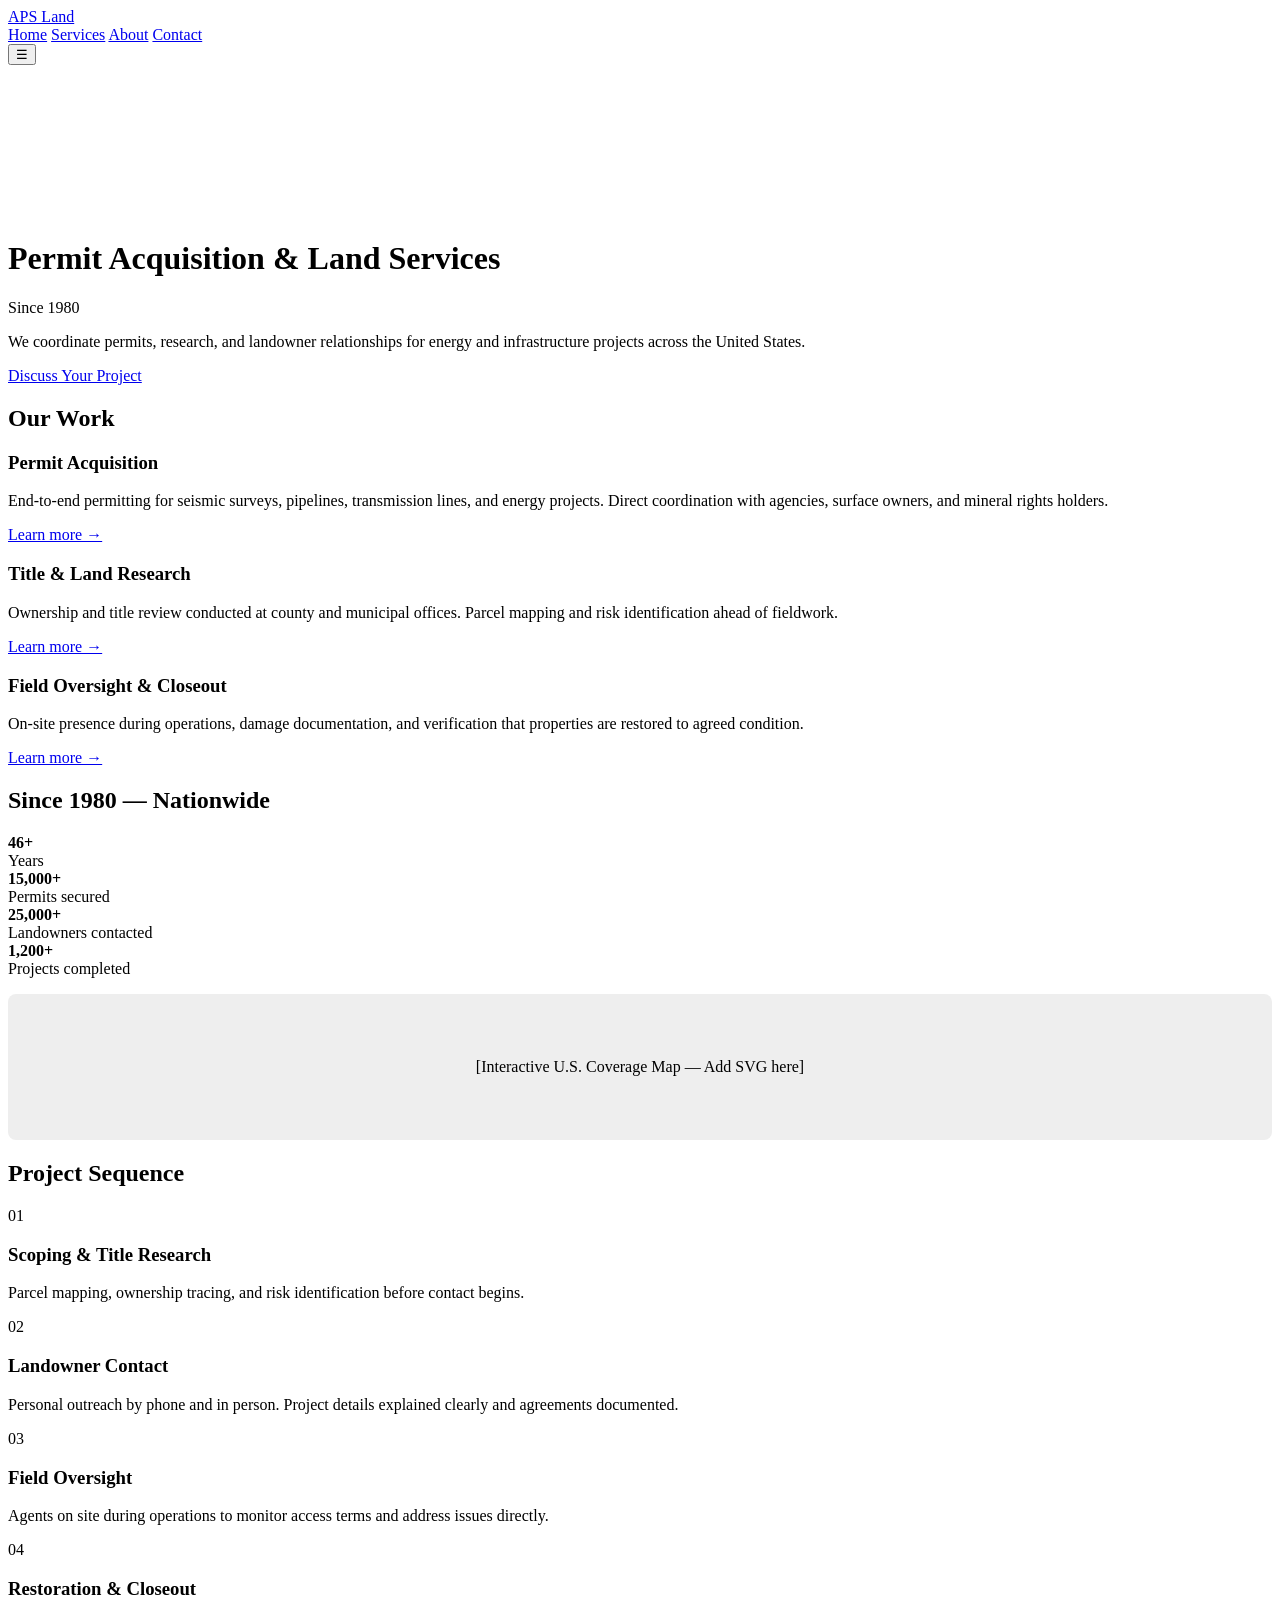
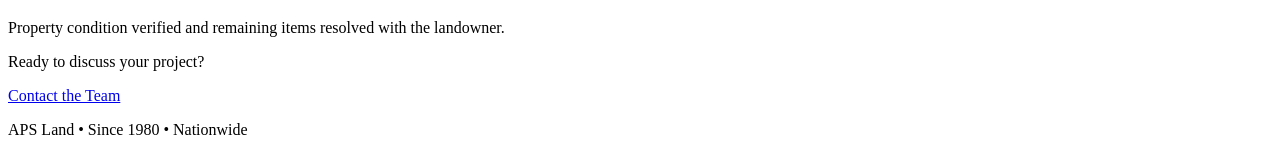
==== commit 3ddfe086: "Create index.html" ====
--- a/index.html
+++ b/index.html
@@ -1,259 +1,122 @@
 <!DOCTYPE html>
 <html lang="en">
 <head>
-<meta charset="UTF-8" />
-<meta name="viewport" content="width=device-width, initial-scale=1.0" />
-<title>APS Land — Permit Acquisition & Land Services Since 1980</title>
-<link rel="stylesheet" href="style.css" />
-<link rel="preconnect" href="https://fonts.googleapis.com" />
-<link rel="preconnect" href="https://fonts.gstatic.com" crossorigin />
-<link href="https://fonts.googleapis.com/css2?family=Cormorant+Garamond:ital,wght@0,300;0,400;0,500;0,600;1,300;1,400;1,500&family=DM+Sans:wght@300;400;500;600;700&display=swap" rel="stylesheet" />
+    <meta charset="UTF-8">
+    <meta name="viewport" content="width=device-width, initial-scale=1.0">
+    <title>APS Land | Permit Acquisition & Land Services Since 1980</title>
+    <link rel="stylesheet" href="styles.css">
+    <link href="https://fonts.googleapis.com/css2?family=Inter:wght@400;500;600&family=Playfair+Display:wght@400;500&display=swap" rel="stylesheet">
 </head>
 <body>
-<header class="nav-wrap" id="site-nav">
-  <nav class="nav-inner">
-    <a href="index.html" class="nav-logo" aria-label="APS Home">
-      <img src="logo.png" alt="Allstate Permit Services" class="logo-img" />
-    </a>
-    <ul class="nav-links" id="nav-links">
-      <li><a href="about.html">About</a></li>
-      <li><a href="services.html">Services</a></li>
-      <li><a href="contact.html">Contact</a></li>
-      <li class="nav-cta-item">
-        <a href="contact.html" class="btn-nav-cta">Request Consultation</a>
-      </li>
-    </ul>
-    <button class="nav-toggle" id="nav-toggle" aria-label="Open menu" aria-expanded="false">
-      <span></span><span></span><span></span>
-    </button>
-  </nav>
-</header>
+    <nav class="navbar">
+        <div class="nav-content">
+            <a href="index.html" class="logo">APS Land</a>
+            <div class="nav-links">
+                <a href="index.html">Home</a>
+                <a href="services.html">Services</a>
+                <a href="about.html">About</a>
+                <a href="#contact">Contact</a>
+            </div>
+            <button class="mobile-menu" aria-label="Toggle menu">☰</button>
+        </div>
+    </nav>
 
-<section class="hero" aria-label="APS introduction">
-  <div class="hero-vignette" aria-hidden="true"></div>
-  <video class="hero-video" autoplay muted loop playsinline preload="auto">
-    <source src="assets/hero_video.mp4" type="video/mp4" />
-  </video>
+    <!-- Hero with your montage -->
+    <header class="hero">
+        <video autoplay muted loop playsinline class="hero-video">
+            <source src="montage.mp4" type="video/mp4"> <!-- Update this path -->
+            Your browser does not support the video tag.
+        </video>
+        <div class="hero-overlay">
+            <h1>Permit Acquisition &amp; Land Services</h1>
+            <p class="hero-subtitle">Since 1980</p>
+            <p class="hero-desc">We coordinate permits, research, and landowner relationships for energy and infrastructure projects across the United States.</p>
+            <a href="#contact" class="cta-button">Discuss Your Project</a>
+        </div>
+    </header>
 
-  <div class="hero-content">
-    <p class="eyebrow">Permit acquisition and land services</p>
-    <h1 class="hero-headline">
-      Access, permitting,<br />
-      <em>and field oversight.</em>
-    </h1>
-    <p class="hero-sub">
-      APS handles the land work that has to be right before a project can move: title research, landowner contact, permit acquisition, and closeout.
-      We have been doing it since 1980.
-    </p>
-    <div class="hero-actions">
-      <a href="services.html" class="btn-hero-primary">View Services</a>
-      <a href="about.html" class="btn-hero-ghost">About APS</a>
-    </div>
-  </div>
+    <section class="services-overview">
+        <div class="section-inner">
+            <h2>Our Work</h2>
+            <div class="services-grid">
+                <div class="service-card">
+                    <h3>Permit Acquisition</h3>
+                    <p>End-to-end permitting for seismic surveys, pipelines, transmission lines, and energy projects. Direct coordination with agencies, surface owners, and mineral rights holders.</p>
+                    <a href="services.html#permitting" class="card-link">Learn more →</a>
+                </div>
+                <div class="service-card">
+                    <h3>Title &amp; Land Research</h3>
+                    <p>Ownership and title review conducted at county and municipal offices. Parcel mapping and risk identification ahead of fieldwork.</p>
+                    <a href="services.html#research" class="card-link">Learn more →</a>
+                </div>
+                <div class="service-card">
+                    <h3>Field Oversight &amp; Closeout</h3>
+                    <p>On-site presence during operations, damage documentation, and verification that properties are restored to agreed condition.</p>
+                    <a href="services.html#oversight" class="card-link">Learn more →</a>
+                </div>
+            </div>
+        </div>
+    </section>
 
-  <div class="hero-stamp" aria-hidden="true">
-    <span class="hero-stamp-year">1980</span>
-  </div>
-</section>
+    <section class="experience">
+        <div class="section-inner">
+            <h2>Since 1980 — Nationwide</h2>
+            <div class="stats">
+                <div class="stat-item">
+                    <strong>46+</strong><br>Years
+                </div>
+                <div class="stat-item">
+                    <strong>15,000+</strong><br>Permits secured
+                </div>
+                <div class="stat-item">
+                    <strong>25,000+</strong><br>Landowners contacted
+                </div>
+                <div class="stat-item">
+                    <strong>1,200+</strong><br>Projects completed
+                </div>
+            </div>
+            <div class="map-placeholder">
+                <p style="text-align:center; padding: 4rem 0; background:#eee; border-radius:8px;">[Interactive U.S. Coverage Map — Add SVG here]</p>
+            </div>
+        </div>
+    </section>
 
-<div class="landowner-bar">
-  <p>Got a letter or call from APS? <a href="contact.html">Start here.</a></p>
-</div>
+    <section class="process">
+        <div class="section-inner">
+            <h2>Project Sequence</h2>
+            <div class="steps">
+                <div class="step">
+                    <span class="step-number">01</span>
+                    <h3>Scoping &amp; Title Research</h3>
+                    <p>Parcel mapping, ownership tracing, and risk identification before contact begins.</p>
+                </div>
+                <div class="step">
+                    <span class="step-number">02</span>
+                    <h3>Landowner Contact</h3>
+                    <p>Personal outreach by phone and in person. Project details explained clearly and agreements documented.</p>
+                </div>
+                <div class="step">
+                    <span class="step-number">03</span>
+                    <h3>Field Oversight</h3>
+                    <p>Agents on site during operations to monitor access terms and address issues directly.</p>
+                </div>
+                <div class="step">
+                    <span class="step-number">04</span>
+                    <h3>Restoration &amp; Closeout</h3>
+                    <p>Property condition verified and remaining items resolved with the landowner.</p>
+                </div>
+            </div>
+        </div>
+    </section>
 
-<section class="mission">
-  <div class="mission-inner">
-    <p class="mission-statement">
-      APS coordinates the work that gets projects across the line — securing access, tracing records, and keeping landowner relationships clear and professional.
-    </p>
-    <p class="mission-sub">
-      Built for energy and infrastructure teams that need straight answers, dependable follow-through, and field work that holds up when it is tested.
-    </p>
-  </div>
-</section>
+    <footer id="contact">
+        <div class="footer-content">
+            <p>Ready to discuss your project?</p>
+            <a href="mailto:info@apsland.com" class="cta-button">Contact the Team</a>
+            <p class="footer-small">APS Land • Since 1980 • Nationwide</p>
+        </div>
+    </footer>
 
-<section class="services-preview" aria-labelledby="services-heading">
-  <div class="services-preview-header">
-    <h2 class="services-preview-title" id="services-heading">
-      What APS<br /><em>handles best.</em>
-    </h2>
-    <a href="services.html" class="btn-text-link">Full services overview</a>
-  </div>
-
-  <div class="services-trio">
-    <div class="service-col">
-      <span class="service-num">01</span>
-      <h3 class="service-col-name">Permit Acquisition</h3>
-      <p class="service-col-desc">Seismic, pipeline, and infrastructure permitting with direct landowner contact and a clean paper trail from the first conversation to the signed permit.</p>
-      <a href="services.html#permitting-detail" class="service-col-link">Learn more</a>
-    </div>
-
-    <div class="service-col">
-      <span class="service-num">02</span>
-      <h3 class="service-col-name">Title &amp; Land Research</h3>
-      <p class="service-col-desc">Courthouse records, parcel mapping, ownership verification, and mineral tracing so the project starts with a clear route and fewer surprises.</p>
-      <a href="services.html#research" class="service-col-link">Learn more</a>
-    </div>
-
-    <div class="service-col">
-      <span class="service-num">03</span>
-      <h3 class="service-col-name">Field Oversight &amp; Closeout</h3>
-      <p class="service-col-desc">On-site oversight during operations, damage documentation, claims management, and restoration verification through final closeout.</p>
-      <a href="services.html#oversight" class="service-col-link">Learn more</a>
-    </div>
-  </div>
-
-  <div class="services-preview-footer">
-    <a href="services.html" class="btn-text-link">See the full scope</a>
-  </div>
-</section>
-
-<section class="reach-section" aria-label="APS scale and reach">
-  <div class="reach-inner">
-    <div class="reach-text-col">
-      <h2 class="reach-title">Decades of work.<br /><em>Regional depth.</em></h2>
-      <div class="stats-grid">
-        <div class="stat-item">
-          <span class="stat-num">45<span class="stat-sup">+</span></span>
-          <span class="stat-label">Years in operation</span>
-        </div>
-        <div class="stat-item">
-          <span class="stat-num">12,000<span class="stat-sup">+</span></span>
-          <span class="stat-label">Permits secured</span>
-        </div>
-        <div class="stat-item">
-          <span class="stat-num">40,000<span class="stat-sup">+</span></span>
-          <span class="stat-label">Landowners contacted</span>
-        </div>
-        <div class="stat-item">
-          <span class="stat-num">1,000<span class="stat-sup">+</span></span>
-          <span class="stat-label">Projects supported</span>
-        </div>
-      </div>
-      <p class="stats-note">Placeholder figures for design review only. Replace with verified numbers when they are available.</p>
-    </div>
-
-    <div class="reach-map-col">
-      <div class="map-stage map-placeholder" aria-label="APS coverage placeholder">
-        <div class="map-placeholder-inner">
-          <svg viewBox="0 0 64 64" fill="none" xmlns="http://www.w3.org/2000/svg" class="map-ph-icon" aria-hidden="true">
-            <path d="M6 14h52v36H6z" stroke="currentColor" stroke-width="1.25"/>
-            <path d="M14 22h10v8H14zM28 18h9v13h-9zM41 25h9v8h-9zM19 35h12v8H19zM36 38h13v6H36z" stroke="currentColor" stroke-width="1.25"/>
-          </svg>
-          <p class="map-ph-label">Coverage map</p>
-          <p class="map-ph-sub">Insert your interactive state map here.</p>
-        </div>
-      </div>
-    </div>
-  </div>
-</section>
-
-<section class="clients-section" aria-label="APS clients and partners">
-  <p class="clients-label">Representative clients</p>
-  <div class="marquee-wrap" aria-hidden="true">
-    <div class="marquee-track">
-      <span class="client-name">Exxon</span>
-      <span class="client-sep">·</span>
-      <span class="client-name">Chevron</span>
-      <span class="client-sep">·</span>
-      <span class="client-name">Dawson Geophysical</span>
-      <span class="client-sep">·</span>
-      <span class="client-name">TGS</span>
-      <span class="client-sep">·</span>
-      <span class="client-name">CGG</span>
-      <span class="client-sep">·</span>
-      <span class="client-name">ION Geophysical</span>
-      <span class="client-sep">·</span>
-      <span class="client-name">Exxon</span>
-      <span class="client-sep">·</span>
-      <span class="client-name">Chevron</span>
-      <span class="client-sep">·</span>
-      <span class="client-name">Dawson Geophysical</span>
-      <span class="client-sep">·</span>
-      <span class="client-name">TGS</span>
-      <span class="client-sep">·</span>
-      <span class="client-name">CGG</span>
-      <span class="client-sep">·</span>
-      <span class="client-name">ION Geophysical</span>
-      <span class="client-sep">·</span>
-    </div>
-  </div>
-  <p class="clients-note">Representative names only. Swap in the real list once approvals are in hand.</p>
-</section>
-
-<section class="process-teaser" aria-labelledby="process-heading">
-  <div class="process-teaser-inner">
-    <div class="process-teaser-left">
-      <span class="eyebrow">How it works</span>
-      <h2 class="process-title" id="process-heading">
-        From first review<br />to final closeout.<br /><em>One sequence.</em>
-      </h2>
-      <p class="process-intro">
-        The work is straightforward when the order is right. That is how APS keeps projects moving and keeps field issues from becoming project problems.
-      </p>
-      <a href="services.html#process" class="btn-text-link">See the full process</a>
-    </div>
-
-    <div class="process-steps">
-      <div class="process-step">
-        <span class="step-num">01</span>
-        <div class="step-body">
-          <h3 class="step-name">Scope and research</h3>
-          <p class="step-desc">Map the route, verify ownership, and flag parcels that need extra attention before anyone starts contacting landowners.</p>
-        </div>
-      </div>
-      <div class="process-step">
-        <span class="step-num">02</span>
-        <div class="step-body">
-          <h3 class="step-name">Contact and negotiation</h3>
-          <p class="step-desc">Make clear, professional contact with each landowner, answer questions directly, and document the full conversation trail.</p>
-        </div>
-      </div>
-      <div class="process-step">
-        <span class="step-num">03</span>
-        <div class="step-body">
-          <h3 class="step-name">Field oversight</h3>
-          <p class="step-desc">Stay present once crews mobilize so permit terms, access routes, and restoration requirements are actually followed in the field.</p>
-        </div>
-      </div>
-      <div class="process-step">
-        <span class="step-num">04</span>
-        <div class="step-body">
-          <h3 class="step-name">Closeout and claims</h3>
-          <p class="step-desc">Verify restoration, resolve remaining issues, and close the project cleanly so the client can return to the same area when needed.</p>
-        </div>
-      </div>
-    </div>
-  </div>
-</section>
-
-<section class="cta-band" aria-label="Contact APS">
-  <div class="container-narrow">
-    <h2 class="cta-headline">
-      Ready to talk<br /><em>about the route?</em>
-    </h2>
-    <p class="cta-sub">Bring the project scope. APS can help you map the land work around it.</p>
-    <div class="cta-actions">
-      <a href="contact.html" class="btn-primary">Get in Touch</a>
-      <a href="services.html" class="btn-ghost">Explore Services</a>
-    </div>
-  </div>
-</section>
-
-<footer class="site-footer">
-  <div class="footer-inner">
-    <div class="footer-brand">
-      <img src="logo.png" alt="Allstate Permit Services" class="footer-logo" />
-      <p class="footer-tagline">Land Services &amp; Permit Acquisition<br />Since 1980</p>
-    </div>
-    <nav class="footer-nav" aria-label="Footer navigation">
-      <a href="about.html">About</a>
-      <a href="services.html">Services</a>
-      <a href="contact.html">Contact</a>
-    </nav>
-    <p class="footer-legal">© Allstate Permit Services. All rights reserved.</p>
-  </div>
-</footer>
-
-<script src="main.js"></script>
+    <script src="script.js"></script>
 </body>
 </html>
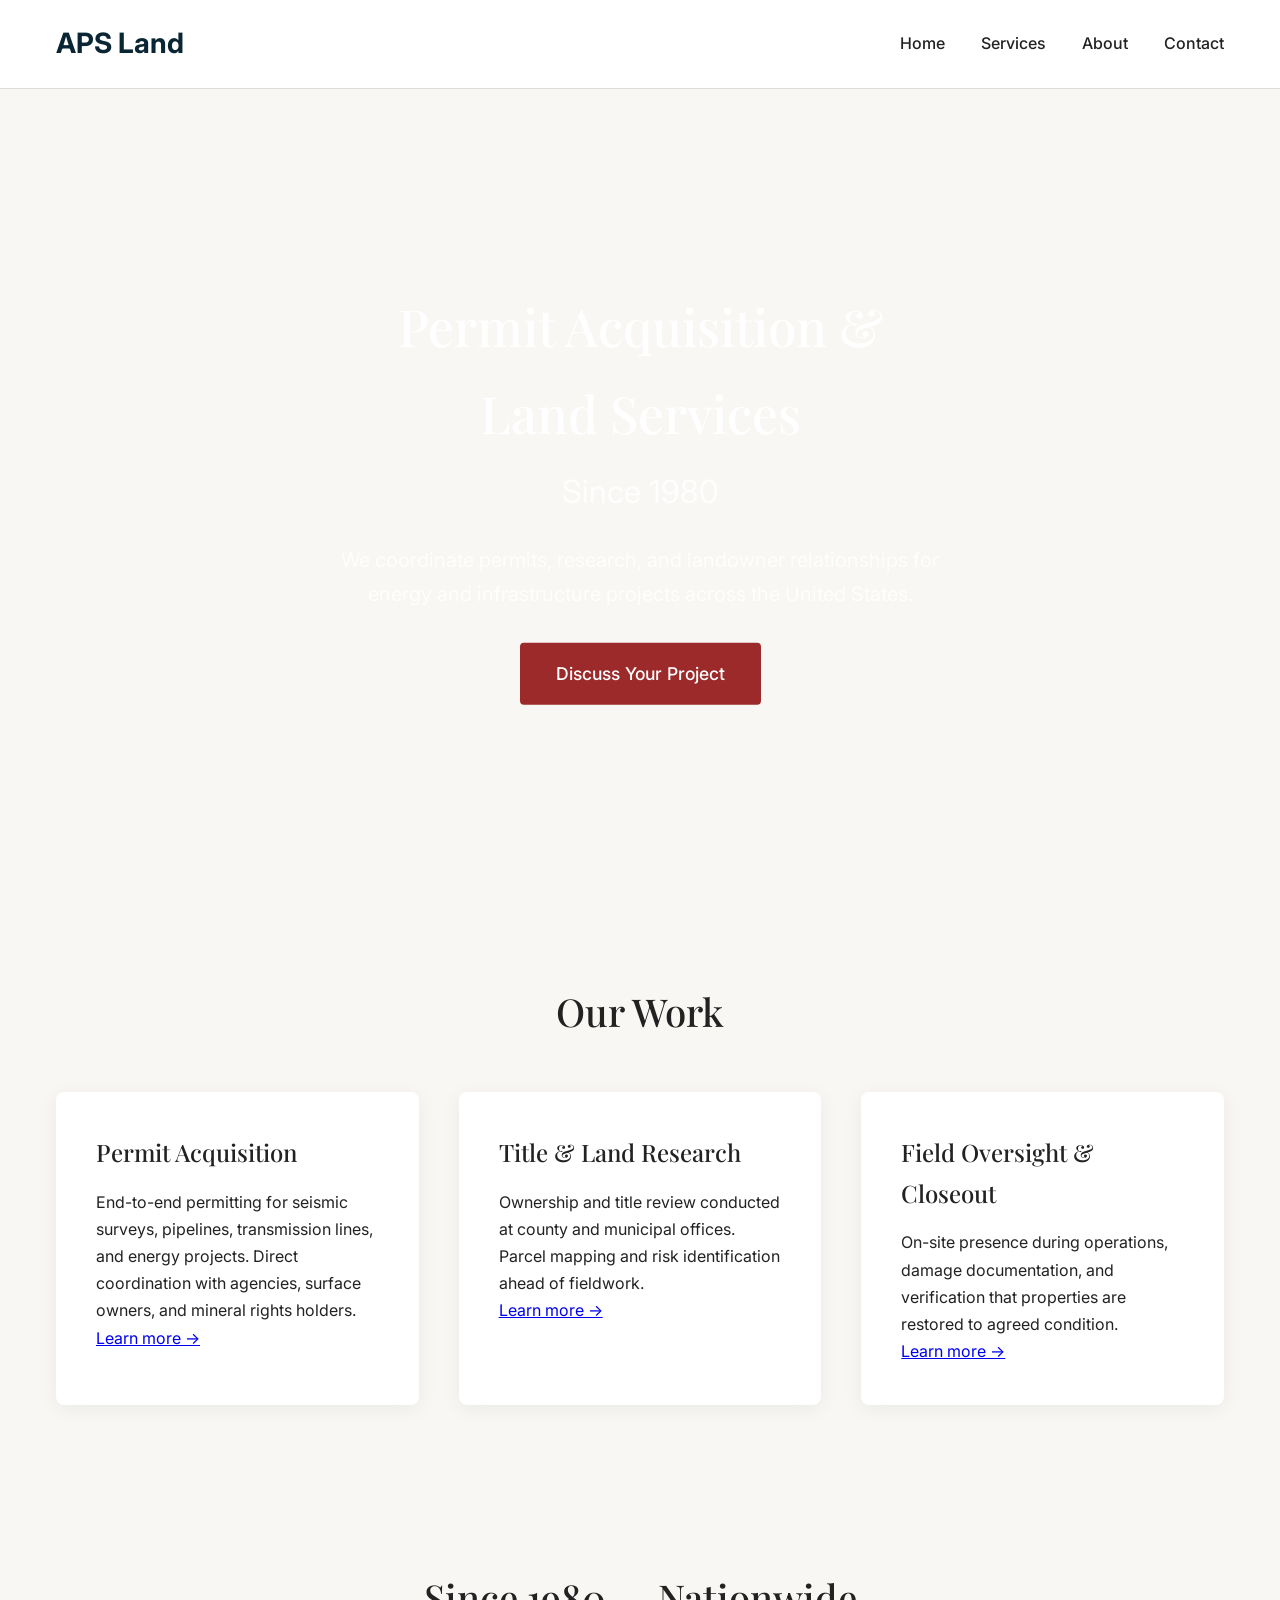
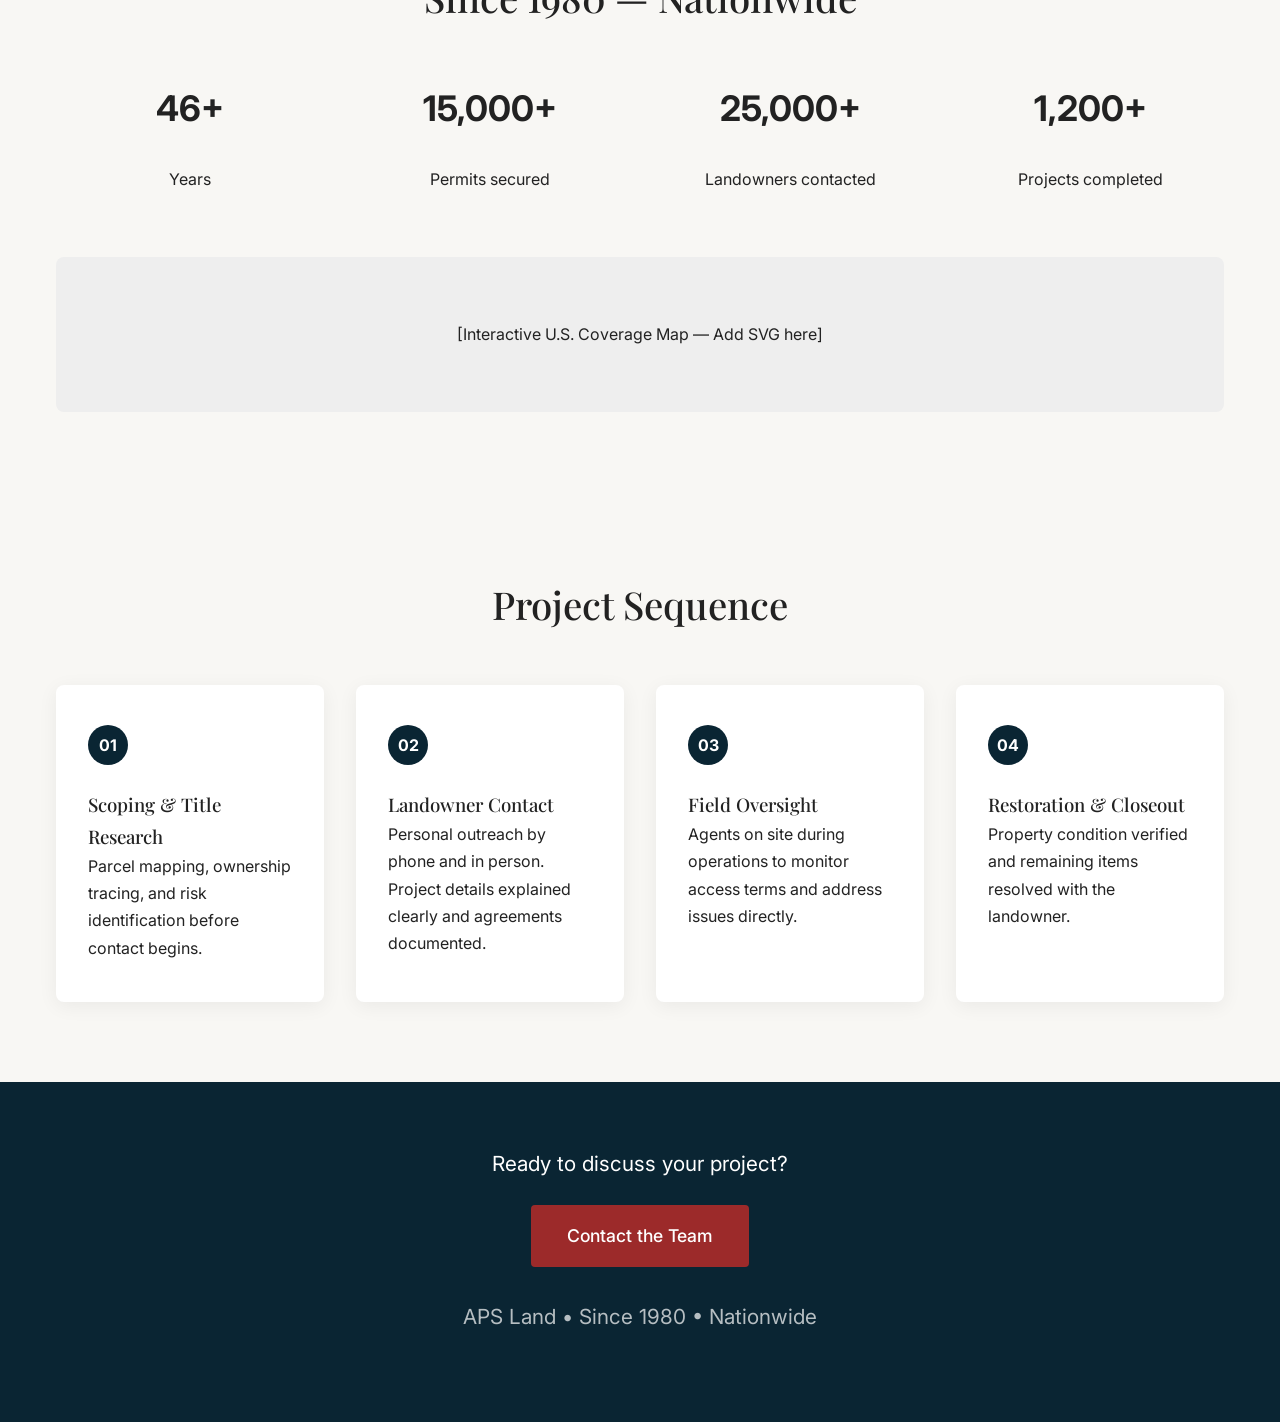
==== commit 13c9fee5: "Update index.html" ====
--- a/index.html
+++ b/index.html
@@ -24,7 +24,7 @@
     <!-- Hero with your montage -->
     <header class="hero">
         <video autoplay muted loop playsinline class="hero-video">
-            <source src="montage.mp4" type="video/mp4"> <!-- Update this path -->
+            <source src="assets/hero_video.mp4" type="video/mp4"> <!-- Update this path -->
             Your browser does not support the video tag.
         </video>
         <div class="hero-overlay">
--- a/styles.css
+++ b/styles.css
@@ -0,0 +1,208 @@
+/* styles.css */
+* { margin: 0; padding: 0; box-sizing: border-box; }
+
+body {
+    font-family: 'Inter', system-ui, sans-serif;
+    line-height: 1.7;
+    color: #222;
+    background: #f8f7f4;
+}
+
+h1, h2, h3 {
+    font-family: 'Playfair Display', serif;
+    font-weight: 500;
+}
+
+/* Navbar */
+.navbar {
+    position: sticky;
+    top: 0;
+    background: white;
+    border-bottom: 1px solid #ddd;
+    z-index: 100;
+}
+
+.nav-content {
+    max-width: 1200px;
+    margin: 0 auto;
+    padding: 1.25rem 1rem;
+    display: flex;
+    justify-content: space-between;
+    align-items: center;
+}
+
+.logo {
+    font-size: 1.75rem;
+    font-weight: bold;
+    color: #0a2533;
+    text-decoration: none;
+}
+
+.nav-links a {
+    margin-left: 2rem;
+    text-decoration: none;
+    color: #222;
+    font-weight: 500;
+}
+
+.mobile-menu {
+    display: none;
+    font-size: 1.8rem;
+    background: none;
+    border: none;
+}
+
+/* Hero */
+.hero {
+    position: relative;
+    height: 90vh;
+    min-height: 600px;
+    overflow: hidden;
+}
+
+.hero-video {
+    position: absolute;
+    top: 0;
+    left: 0;
+    width: 100%;
+    height: 100%;
+    object-fit: cover;
+}
+
+.hero-overlay {
+    position: absolute;
+    top: 50%;
+    left: 50%;
+    transform: translate(-50%, -50%);
+    text-align: center;
+    color: white;
+    max-width: 760px;
+    padding: 0 1rem;
+}
+
+.hero-overlay h1 {
+    font-size: 3.2rem;
+    margin-bottom: 0.5rem;
+}
+
+.hero-subtitle {
+    font-size: 2rem;
+    margin-bottom: 1.5rem;
+    opacity: 0.95;
+}
+
+.hero-desc {
+    font-size: 1.25rem;
+    margin-bottom: 2rem;
+    opacity: 0.9;
+}
+
+.cta-button {
+    display: inline-block;
+    padding: 16px 36px;
+    background: #9c2a2a;
+    color: white;
+    text-decoration: none;
+    border-radius: 4px;
+    font-weight: 500;
+    font-size: 1.1rem;
+}
+
+/* Sections */
+.section-inner {
+    max-width: 1200px;
+    margin: 0 auto;
+    padding: 5rem 1rem;
+}
+
+h2 {
+    font-size: 2.4rem;
+    text-align: center;
+    margin-bottom: 3rem;
+}
+
+/* Services */
+.services-grid {
+    display: grid;
+    grid-template-columns: repeat(auto-fit, minmax(340px, 1fr));
+    gap: 2.5rem;
+}
+
+.service-card {
+    background: white;
+    padding: 2.5rem;
+    border-radius: 8px;
+    box-shadow: 0 4px 20px rgba(0,0,0,0.06);
+}
+
+.service-card h3 {
+    margin-bottom: 1rem;
+    font-size: 1.5rem;
+}
+
+/* Experience */
+.stats {
+    display: grid;
+    grid-template-columns: repeat(auto-fit, minmax(180px, 1fr));
+    gap: 2rem;
+    text-align: center;
+    margin-bottom: 4rem;
+}
+
+.stat-item strong {
+    font-size: 2.2rem;
+    display: block;
+}
+
+/* Process */
+.steps {
+    display: grid;
+    grid-template-columns: repeat(auto-fit, minmax(260px, 1fr));
+    gap: 2rem;
+}
+
+.step {
+    background: white;
+    padding: 2.5rem 2rem;
+    border-radius: 8px;
+    box-shadow: 0 4px 20px rgba(0,0,0,0.06);
+}
+
+.step-number {
+    display: inline-block;
+    background: #0a2533;
+    color: white;
+    width: 40px;
+    height: 40px;
+    line-height: 40px;
+    text-align: center;
+    border-radius: 50%;
+    font-weight: bold;
+    margin-bottom: 1.5rem;
+}
+
+/* Footer */
+footer {
+    background: #0a2533;
+    color: white;
+    text-align: center;
+    padding: 4rem 1rem;
+}
+
+.footer-content p {
+    margin-bottom: 1.5rem;
+    font-size: 1.3rem;
+}
+
+.footer-small {
+    opacity: 0.7;
+    margin-top: 2rem;
+}
+
+/* Responsive */
+@media (max-width: 768px) {
+    .hero-overlay h1 { font-size: 2.4rem; }
+    .hero-subtitle { font-size: 1.6rem; }
+    .nav-links { display: none; }
+    .mobile-menu { display: block; }
+}
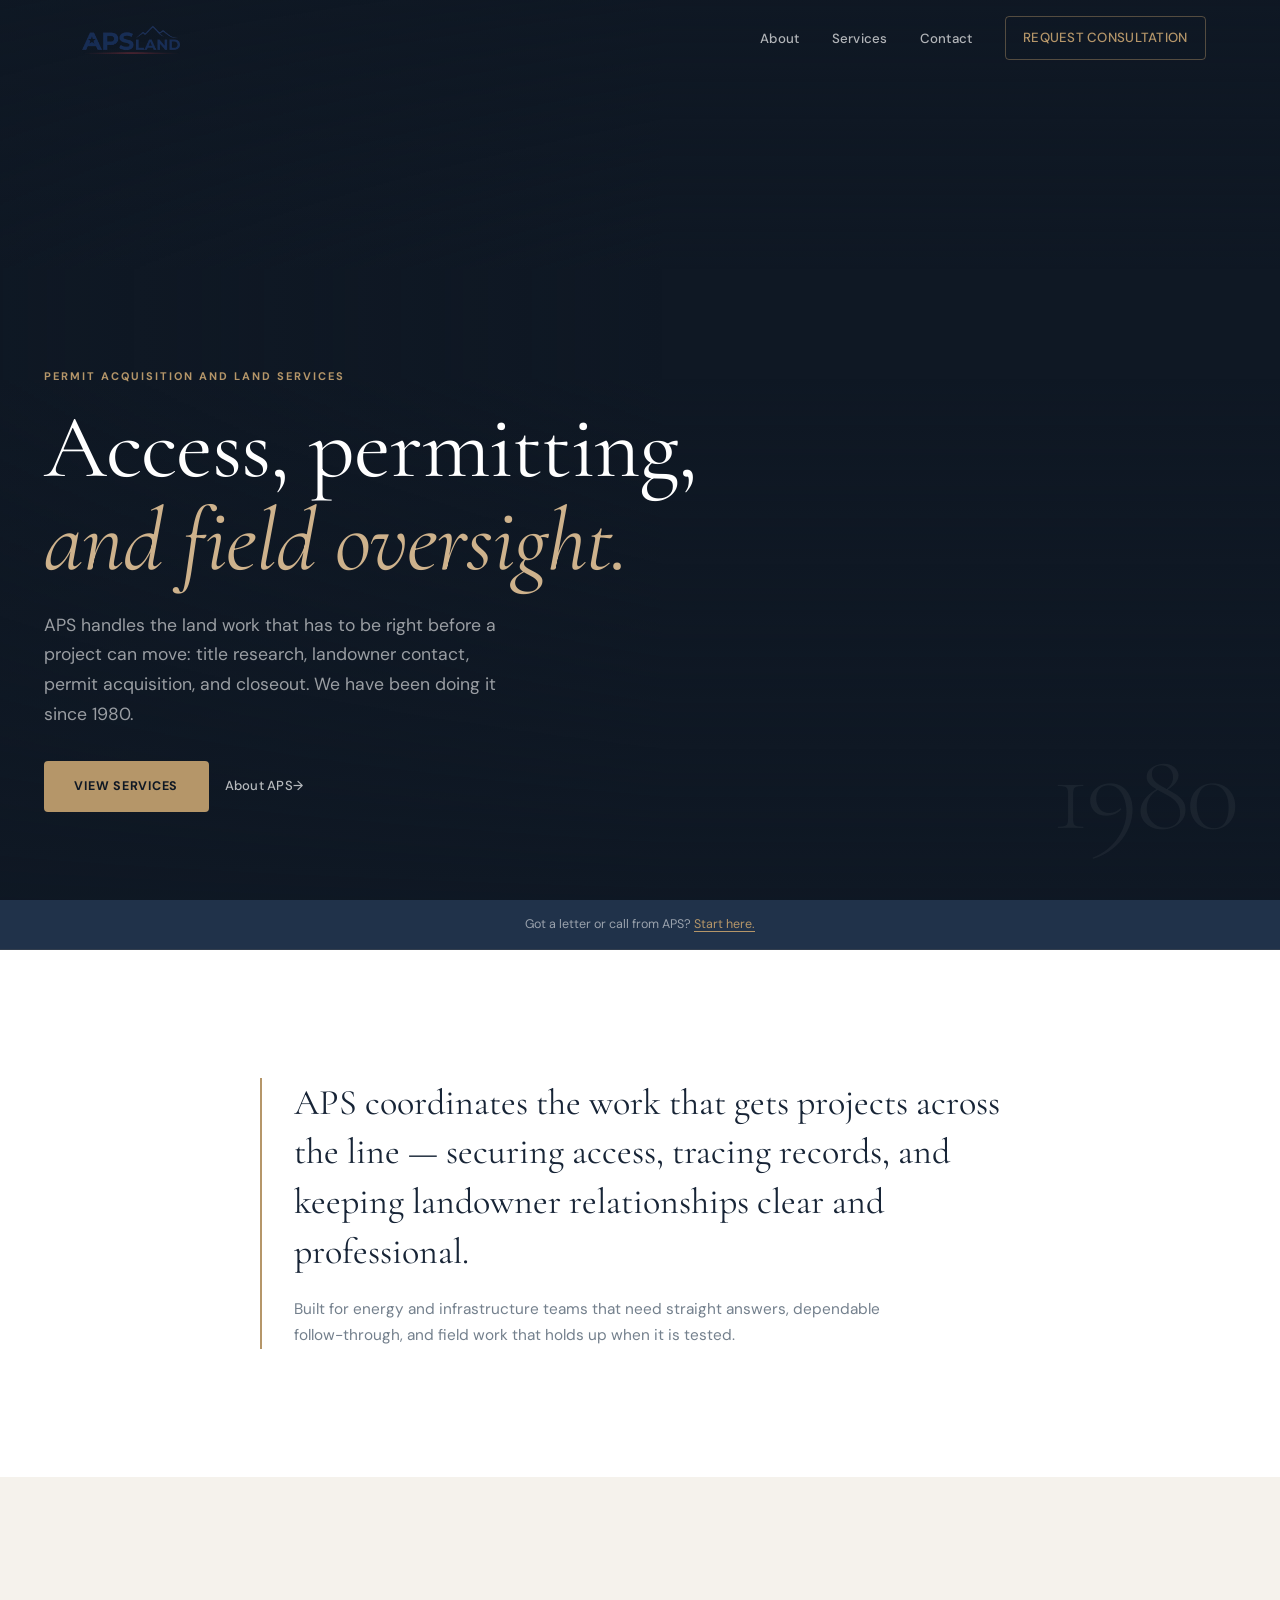
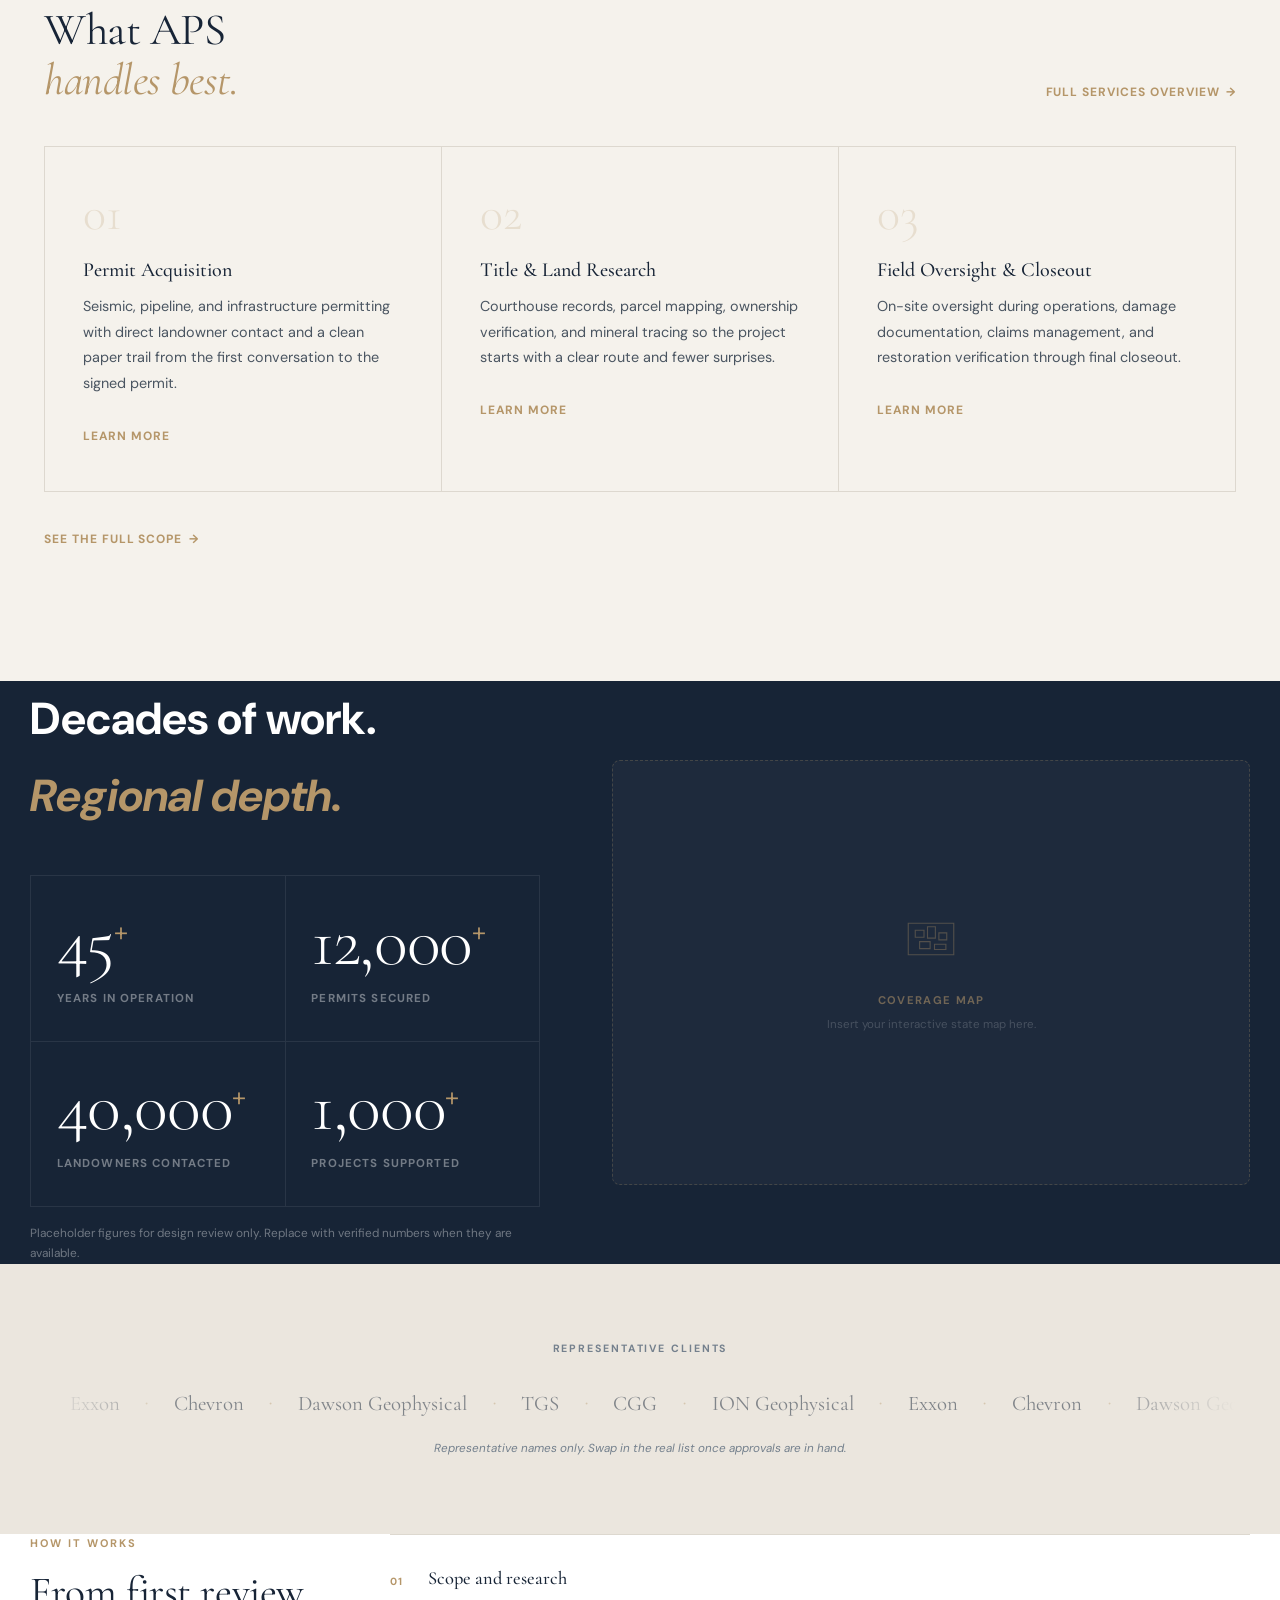
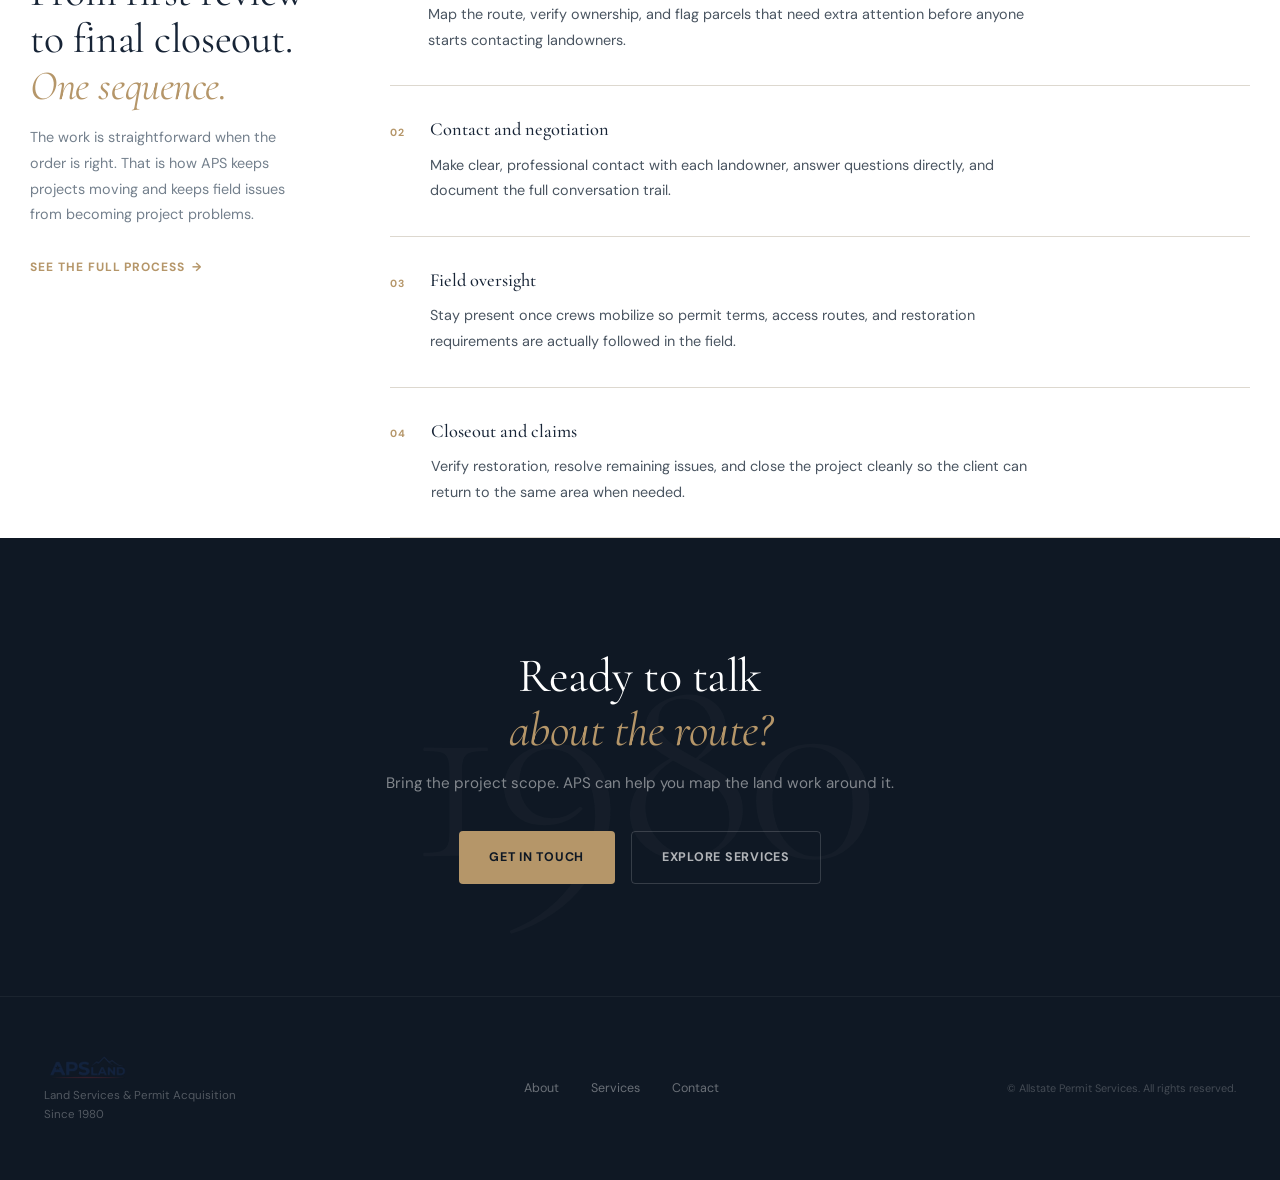
==== commit fed78060: "Rename v6/index.html to index.html" ====
--- a/index.html
+++ b/index.html
@@ -1,122 +1,259 @@
 <!DOCTYPE html>
 <html lang="en">
 <head>
-    <meta charset="UTF-8">
-    <meta name="viewport" content="width=device-width, initial-scale=1.0">
-    <title>APS Land | Permit Acquisition & Land Services Since 1980</title>
-    <link rel="stylesheet" href="styles.css">
-    <link href="https://fonts.googleapis.com/css2?family=Inter:wght@400;500;600&family=Playfair+Display:wght@400;500&display=swap" rel="stylesheet">
+<meta charset="UTF-8" />
+<meta name="viewport" content="width=device-width, initial-scale=1.0" />
+<title>APS Land — Permit Acquisition & Land Services Since 1980</title>
+<link rel="stylesheet" href="style.css" />
+<link rel="preconnect" href="https://fonts.googleapis.com" />
+<link rel="preconnect" href="https://fonts.gstatic.com" crossorigin />
+<link href="https://fonts.googleapis.com/css2?family=Cormorant+Garamond:ital,wght@0,300;0,400;0,500;0,600;1,300;1,400;1,500&family=DM+Sans:wght@300;400;500;600;700&display=swap" rel="stylesheet" />
 </head>
 <body>
-    <nav class="navbar">
-        <div class="nav-content">
-            <a href="index.html" class="logo">APS Land</a>
-            <div class="nav-links">
-                <a href="index.html">Home</a>
-                <a href="services.html">Services</a>
-                <a href="about.html">About</a>
-                <a href="#contact">Contact</a>
-            </div>
-            <button class="mobile-menu" aria-label="Toggle menu">☰</button>
-        </div>
+<header class="nav-wrap" id="site-nav">
+  <nav class="nav-inner">
+    <a href="index.html" class="nav-logo" aria-label="APS Home">
+      <img src="logo.png" alt="Allstate Permit Services" class="logo-img" />
+    </a>
+    <ul class="nav-links" id="nav-links">
+      <li><a href="about.html">About</a></li>
+      <li><a href="services.html">Services</a></li>
+      <li><a href="contact.html">Contact</a></li>
+      <li class="nav-cta-item">
+        <a href="contact.html" class="btn-nav-cta">Request Consultation</a>
+      </li>
+    </ul>
+    <button class="nav-toggle" id="nav-toggle" aria-label="Open menu" aria-expanded="false">
+      <span></span><span></span><span></span>
+    </button>
+  </nav>
+</header>
+
+<section class="hero" aria-label="APS introduction">
+  <div class="hero-vignette" aria-hidden="true"></div>
+  <video class="hero-video" autoplay muted loop playsinline preload="auto">
+    <source src="assets/hero_video.mp4" type="video/mp4" />
+  </video>
+
+  <div class="hero-content">
+    <p class="eyebrow">Permit acquisition and land services</p>
+    <h1 class="hero-headline">
+      Access, permitting,<br />
+      <em>and field oversight.</em>
+    </h1>
+    <p class="hero-sub">
+      APS handles the land work that has to be right before a project can move: title research, landowner contact, permit acquisition, and closeout.
+      We have been doing it since 1980.
+    </p>
+    <div class="hero-actions">
+      <a href="services.html" class="btn-hero-primary">View Services</a>
+      <a href="about.html" class="btn-hero-ghost">About APS</a>
+    </div>
+  </div>
+
+  <div class="hero-stamp" aria-hidden="true">
+    <span class="hero-stamp-year">1980</span>
+  </div>
+</section>
+
+<div class="landowner-bar">
+  <p>Got a letter or call from APS? <a href="contact.html">Start here.</a></p>
+</div>
+
+<section class="mission">
+  <div class="mission-inner">
+    <p class="mission-statement">
+      APS coordinates the work that gets projects across the line — securing access, tracing records, and keeping landowner relationships clear and professional.
+    </p>
+    <p class="mission-sub">
+      Built for energy and infrastructure teams that need straight answers, dependable follow-through, and field work that holds up when it is tested.
+    </p>
+  </div>
+</section>
+
+<section class="services-preview" aria-labelledby="services-heading">
+  <div class="services-preview-header">
+    <h2 class="services-preview-title" id="services-heading">
+      What APS<br /><em>handles best.</em>
+    </h2>
+    <a href="services.html" class="btn-text-link">Full services overview</a>
+  </div>
+
+  <div class="services-trio">
+    <div class="service-col">
+      <span class="service-num">01</span>
+      <h3 class="service-col-name">Permit Acquisition</h3>
+      <p class="service-col-desc">Seismic, pipeline, and infrastructure permitting with direct landowner contact and a clean paper trail from the first conversation to the signed permit.</p>
+      <a href="services.html#permitting-detail" class="service-col-link">Learn more</a>
+    </div>
+
+    <div class="service-col">
+      <span class="service-num">02</span>
+      <h3 class="service-col-name">Title &amp; Land Research</h3>
+      <p class="service-col-desc">Courthouse records, parcel mapping, ownership verification, and mineral tracing so the project starts with a clear route and fewer surprises.</p>
+      <a href="services.html#research" class="service-col-link">Learn more</a>
+    </div>
+
+    <div class="service-col">
+      <span class="service-num">03</span>
+      <h3 class="service-col-name">Field Oversight &amp; Closeout</h3>
+      <p class="service-col-desc">On-site oversight during operations, damage documentation, claims management, and restoration verification through final closeout.</p>
+      <a href="services.html#oversight" class="service-col-link">Learn more</a>
+    </div>
+  </div>
+
+  <div class="services-preview-footer">
+    <a href="services.html" class="btn-text-link">See the full scope</a>
+  </div>
+</section>
+
+<section class="reach-section" aria-label="APS scale and reach">
+  <div class="reach-inner">
+    <div class="reach-text-col">
+      <h2 class="reach-title">Decades of work.<br /><em>Regional depth.</em></h2>
+      <div class="stats-grid">
+        <div class="stat-item">
+          <span class="stat-num">45<span class="stat-sup">+</span></span>
+          <span class="stat-label">Years in operation</span>
+        </div>
+        <div class="stat-item">
+          <span class="stat-num">12,000<span class="stat-sup">+</span></span>
+          <span class="stat-label">Permits secured</span>
+        </div>
+        <div class="stat-item">
+          <span class="stat-num">40,000<span class="stat-sup">+</span></span>
+          <span class="stat-label">Landowners contacted</span>
+        </div>
+        <div class="stat-item">
+          <span class="stat-num">1,000<span class="stat-sup">+</span></span>
+          <span class="stat-label">Projects supported</span>
+        </div>
+      </div>
+      <p class="stats-note">Placeholder figures for design review only. Replace with verified numbers when they are available.</p>
+    </div>
+
+    <div class="reach-map-col">
+      <div class="map-stage map-placeholder" aria-label="APS coverage placeholder">
+        <div class="map-placeholder-inner">
+          <svg viewBox="0 0 64 64" fill="none" xmlns="http://www.w3.org/2000/svg" class="map-ph-icon" aria-hidden="true">
+            <path d="M6 14h52v36H6z" stroke="currentColor" stroke-width="1.25"/>
+            <path d="M14 22h10v8H14zM28 18h9v13h-9zM41 25h9v8h-9zM19 35h12v8H19zM36 38h13v6H36z" stroke="currentColor" stroke-width="1.25"/>
+          </svg>
+          <p class="map-ph-label">Coverage map</p>
+          <p class="map-ph-sub">Insert your interactive state map here.</p>
+        </div>
+      </div>
+    </div>
+  </div>
+</section>
+
+<section class="clients-section" aria-label="APS clients and partners">
+  <p class="clients-label">Representative clients</p>
+  <div class="marquee-wrap" aria-hidden="true">
+    <div class="marquee-track">
+      <span class="client-name">Exxon</span>
+      <span class="client-sep">·</span>
+      <span class="client-name">Chevron</span>
+      <span class="client-sep">·</span>
+      <span class="client-name">Dawson Geophysical</span>
+      <span class="client-sep">·</span>
+      <span class="client-name">TGS</span>
+      <span class="client-sep">·</span>
+      <span class="client-name">CGG</span>
+      <span class="client-sep">·</span>
+      <span class="client-name">ION Geophysical</span>
+      <span class="client-sep">·</span>
+      <span class="client-name">Exxon</span>
+      <span class="client-sep">·</span>
+      <span class="client-name">Chevron</span>
+      <span class="client-sep">·</span>
+      <span class="client-name">Dawson Geophysical</span>
+      <span class="client-sep">·</span>
+      <span class="client-name">TGS</span>
+      <span class="client-sep">·</span>
+      <span class="client-name">CGG</span>
+      <span class="client-sep">·</span>
+      <span class="client-name">ION Geophysical</span>
+      <span class="client-sep">·</span>
+    </div>
+  </div>
+  <p class="clients-note">Representative names only. Swap in the real list once approvals are in hand.</p>
+</section>
+
+<section class="process-teaser" aria-labelledby="process-heading">
+  <div class="process-teaser-inner">
+    <div class="process-teaser-left">
+      <span class="eyebrow">How it works</span>
+      <h2 class="process-title" id="process-heading">
+        From first review<br />to final closeout.<br /><em>One sequence.</em>
+      </h2>
+      <p class="process-intro">
+        The work is straightforward when the order is right. That is how APS keeps projects moving and keeps field issues from becoming project problems.
+      </p>
+      <a href="services.html#process" class="btn-text-link">See the full process</a>
+    </div>
+
+    <div class="process-steps">
+      <div class="process-step">
+        <span class="step-num">01</span>
+        <div class="step-body">
+          <h3 class="step-name">Scope and research</h3>
+          <p class="step-desc">Map the route, verify ownership, and flag parcels that need extra attention before anyone starts contacting landowners.</p>
+        </div>
+      </div>
+      <div class="process-step">
+        <span class="step-num">02</span>
+        <div class="step-body">
+          <h3 class="step-name">Contact and negotiation</h3>
+          <p class="step-desc">Make clear, professional contact with each landowner, answer questions directly, and document the full conversation trail.</p>
+        </div>
+      </div>
+      <div class="process-step">
+        <span class="step-num">03</span>
+        <div class="step-body">
+          <h3 class="step-name">Field oversight</h3>
+          <p class="step-desc">Stay present once crews mobilize so permit terms, access routes, and restoration requirements are actually followed in the field.</p>
+        </div>
+      </div>
+      <div class="process-step">
+        <span class="step-num">04</span>
+        <div class="step-body">
+          <h3 class="step-name">Closeout and claims</h3>
+          <p class="step-desc">Verify restoration, resolve remaining issues, and close the project cleanly so the client can return to the same area when needed.</p>
+        </div>
+      </div>
+    </div>
+  </div>
+</section>
+
+<section class="cta-band" aria-label="Contact APS">
+  <div class="container-narrow">
+    <h2 class="cta-headline">
+      Ready to talk<br /><em>about the route?</em>
+    </h2>
+    <p class="cta-sub">Bring the project scope. APS can help you map the land work around it.</p>
+    <div class="cta-actions">
+      <a href="contact.html" class="btn-primary">Get in Touch</a>
+      <a href="services.html" class="btn-ghost">Explore Services</a>
+    </div>
+  </div>
+</section>
+
+<footer class="site-footer">
+  <div class="footer-inner">
+    <div class="footer-brand">
+      <img src="logo.png" alt="Allstate Permit Services" class="footer-logo" />
+      <p class="footer-tagline">Land Services &amp; Permit Acquisition<br />Since 1980</p>
+    </div>
+    <nav class="footer-nav" aria-label="Footer navigation">
+      <a href="about.html">About</a>
+      <a href="services.html">Services</a>
+      <a href="contact.html">Contact</a>
     </nav>
-
-    <!-- Hero with your montage -->
-    <header class="hero">
-        <video autoplay muted loop playsinline class="hero-video">
-            <source src="assets/hero_video.mp4" type="video/mp4"> <!-- Update this path -->
-            Your browser does not support the video tag.
-        </video>
-        <div class="hero-overlay">
-            <h1>Permit Acquisition &amp; Land Services</h1>
-            <p class="hero-subtitle">Since 1980</p>
-            <p class="hero-desc">We coordinate permits, research, and landowner relationships for energy and infrastructure projects across the United States.</p>
-            <a href="#contact" class="cta-button">Discuss Your Project</a>
-        </div>
-    </header>
-
-    <section class="services-overview">
-        <div class="section-inner">
-            <h2>Our Work</h2>
-            <div class="services-grid">
-                <div class="service-card">
-                    <h3>Permit Acquisition</h3>
-                    <p>End-to-end permitting for seismic surveys, pipelines, transmission lines, and energy projects. Direct coordination with agencies, surface owners, and mineral rights holders.</p>
-                    <a href="services.html#permitting" class="card-link">Learn more →</a>
-                </div>
-                <div class="service-card">
-                    <h3>Title &amp; Land Research</h3>
-                    <p>Ownership and title review conducted at county and municipal offices. Parcel mapping and risk identification ahead of fieldwork.</p>
-                    <a href="services.html#research" class="card-link">Learn more →</a>
-                </div>
-                <div class="service-card">
-                    <h3>Field Oversight &amp; Closeout</h3>
-                    <p>On-site presence during operations, damage documentation, and verification that properties are restored to agreed condition.</p>
-                    <a href="services.html#oversight" class="card-link">Learn more →</a>
-                </div>
-            </div>
-        </div>
-    </section>
-
-    <section class="experience">
-        <div class="section-inner">
-            <h2>Since 1980 — Nationwide</h2>
-            <div class="stats">
-                <div class="stat-item">
-                    <strong>46+</strong><br>Years
-                </div>
-                <div class="stat-item">
-                    <strong>15,000+</strong><br>Permits secured
-                </div>
-                <div class="stat-item">
-                    <strong>25,000+</strong><br>Landowners contacted
-                </div>
-                <div class="stat-item">
-                    <strong>1,200+</strong><br>Projects completed
-                </div>
-            </div>
-            <div class="map-placeholder">
-                <p style="text-align:center; padding: 4rem 0; background:#eee; border-radius:8px;">[Interactive U.S. Coverage Map — Add SVG here]</p>
-            </div>
-        </div>
-    </section>
-
-    <section class="process">
-        <div class="section-inner">
-            <h2>Project Sequence</h2>
-            <div class="steps">
-                <div class="step">
-                    <span class="step-number">01</span>
-                    <h3>Scoping &amp; Title Research</h3>
-                    <p>Parcel mapping, ownership tracing, and risk identification before contact begins.</p>
-                </div>
-                <div class="step">
-                    <span class="step-number">02</span>
-                    <h3>Landowner Contact</h3>
-                    <p>Personal outreach by phone and in person. Project details explained clearly and agreements documented.</p>
-                </div>
-                <div class="step">
-                    <span class="step-number">03</span>
-                    <h3>Field Oversight</h3>
-                    <p>Agents on site during operations to monitor access terms and address issues directly.</p>
-                </div>
-                <div class="step">
-                    <span class="step-number">04</span>
-                    <h3>Restoration &amp; Closeout</h3>
-                    <p>Property condition verified and remaining items resolved with the landowner.</p>
-                </div>
-            </div>
-        </div>
-    </section>
-
-    <footer id="contact">
-        <div class="footer-content">
-            <p>Ready to discuss your project?</p>
-            <a href="mailto:info@apsland.com" class="cta-button">Contact the Team</a>
-            <p class="footer-small">APS Land • Since 1980 • Nationwide</p>
-        </div>
-    </footer>
-
-    <script src="script.js"></script>
+    <p class="footer-legal">© Allstate Permit Services. All rights reserved.</p>
+  </div>
+</footer>
+
+<script src="main.js"></script>
 </body>
 </html>
--- a/style.css
+++ b/style.css
@@ -0,0 +1,671 @@
+*, *::before, *::after { box-sizing: border-box; margin: 0; padding: 0; }
+
+:root {
+  --navy: #172436;
+  --navy-mid: #20324a;
+  --navy-deep: #0f1824;
+  --brass: #b59669;
+  --brass-light: #ceb28c;
+  --brass-dim: rgba(181, 150, 105, 0.14);
+  --cream: #f5f2ec;
+  --cream-dark: #ebe6de;
+  --white: #ffffff;
+  --text: #1d232b;
+  --text-mid: #4a5561;
+  --text-muted: #74808d;
+  --rule: #ddd8cf;
+  --rule-dark: rgba(255,255,255,0.08);
+  --shadow: 0 18px 50px rgba(15, 24, 36, 0.1);
+  --font-display: 'Cormorant Garamond', Georgia, serif;
+  --font-body: 'DM Sans', system-ui, sans-serif;
+  --max-w: 1220px;
+  --max-w-narrow: 760px;
+  --gutter: clamp(1.25rem, 4vw, 2.75rem);
+  --radius: 4px;
+  --radius-lg: 8px;
+  --transition: 0.22s cubic-bezier(0.25, 0.1, 0.25, 1);
+}
+
+html { scroll-behavior: smooth; }
+body {
+  font-family: var(--font-body);
+  color: var(--text);
+  background: var(--white);
+  font-size: 1rem;
+  line-height: 1.72;
+  -webkit-font-smoothing: antialiased;
+  -moz-osx-font-smoothing: grayscale;
+}
+img { display: block; max-width: 100%; }
+a { color: inherit; text-decoration: none; }
+button, input, textarea { font: inherit; }
+textarea { resize: vertical; }
+
+.container, .container-narrow {
+  margin: 0 auto;
+  padding: 0 var(--gutter);
+}
+.container { max-width: var(--max-w); }
+.container-narrow { max-width: var(--max-w-narrow); }
+.eyebrow {
+  display: block;
+  margin-bottom: 1rem;
+  color: var(--brass);
+  font-size: 0.69rem;
+  font-weight: 700;
+  letter-spacing: 0.18em;
+  text-transform: uppercase;
+}
+
+.nav-wrap {
+  position: fixed;
+  inset: 0 0 auto 0;
+  z-index: 100;
+  border-bottom: 1px solid transparent;
+  transition: background var(--transition), border-color var(--transition);
+}
+.nav-wrap.nav-scrolled {
+  background: rgba(15, 24, 36, 0.96);
+  backdrop-filter: blur(12px);
+  -webkit-backdrop-filter: blur(12px);
+  border-bottom-color: rgba(181, 150, 105, 0.14);
+}
+.nav-inner {
+  max-width: var(--max-w);
+  margin: 0 auto;
+  padding: 0 var(--gutter);
+  height: 76px;
+  display: flex;
+  align-items: center;
+  justify-content: space-between;
+  gap: 1.75rem;
+}
+.logo-img { height: 34px; width: auto; }
+.nav-links {
+  list-style: none;
+  display: flex;
+  align-items: center;
+  gap: 2rem;
+}
+.nav-links a {
+  color: rgba(255,255,255,0.68);
+  font-size: 0.83rem;
+  font-weight: 500;
+  letter-spacing: 0.02em;
+  transition: color var(--transition);
+}
+.nav-links a:hover, .nav-links a.nav-active { color: var(--white); }
+.btn-nav-cta, .btn-primary, .btn-ghost, .btn-hero-primary {
+  display: inline-flex;
+  align-items: center;
+  justify-content: center;
+  gap: 0.5rem;
+  border-radius: var(--radius);
+  text-transform: uppercase;
+  letter-spacing: 0.06em;
+  font-size: 0.78rem;
+  font-weight: 700;
+}
+.btn-nav-cta {
+  padding: 0.58rem 1.1rem;
+  border: 1px solid rgba(181, 150, 105, 0.42);
+  color: var(--brass) !important;
+  transition: background var(--transition), color var(--transition), border-color var(--transition);
+}
+.btn-nav-cta:hover { background: var(--brass); color: var(--navy-deep) !important; border-color: var(--brass); }
+.nav-toggle { display: none; background: none; border: 0; padding: 4px; cursor: pointer; flex-direction: column; gap: 5px; }
+.nav-toggle span { width: 22px; height: 1.5px; border-radius: 99px; background: var(--white); display: block; }
+
+.hero {
+  position: relative;
+  min-height: 100svh;
+  max-height: 940px;
+  height: 100svh;
+  overflow: hidden;
+  background: var(--navy-deep);
+}
+.hero-video { position: absolute; inset: 0; width: 100%; height: 100%; object-fit: cover; opacity: 0.38; transform: scale(1.02); }
+.hero-vignette {
+  position: absolute;
+  inset: 0;
+  z-index: 2;
+  pointer-events: none;
+  background:
+    linear-gradient(to bottom, rgba(15,24,36,0.6), transparent 30%),
+    linear-gradient(to top, rgba(15,24,36,0.94), transparent 58%),
+    linear-gradient(to right, rgba(15,24,36,0.42), transparent 52%);
+}
+.hero-content {
+  position: absolute;
+  inset: 0;
+  z-index: 3;
+  max-width: calc(var(--max-w) + var(--gutter) * 2);
+  margin: 0 auto;
+  padding: clamp(3rem, 8vw, 5.5rem) var(--gutter);
+  display: flex;
+  flex-direction: column;
+  justify-content: flex-end;
+}
+.hero-headline {
+  max-width: 720px;
+  margin-bottom: 1.5rem;
+  color: var(--white);
+  font-family: var(--font-display);
+  font-size: clamp(3rem, 7vw, 5.6rem);
+  font-weight: 400;
+  line-height: 1.03;
+  letter-spacing: -0.01em;
+}
+.hero-headline em { color: var(--brass-light); font-style: italic; }
+.hero-sub {
+  max-width: 470px;
+  margin-bottom: 2rem;
+  color: rgba(255,255,255,0.58);
+  font-size: clamp(0.96rem, 1.5vw, 1.1rem);
+  line-height: 1.68;
+}
+.hero-actions { display: flex; align-items: center; gap: 1rem; flex-wrap: wrap; }
+.btn-hero-primary {
+  padding: 0.92rem 1.9rem;
+  background: var(--brass);
+  color: var(--navy-deep);
+  transition: transform var(--transition), background var(--transition);
+}
+.btn-hero-primary:hover { background: var(--brass-light); transform: translateY(-1px); }
+.btn-hero-ghost {
+  color: rgba(255,255,255,0.7);
+  font-size: 0.82rem;
+  font-weight: 500;
+  letter-spacing: 0.02em;
+}
+.btn-hero-ghost::after, .btn-text-link::after { content: '→'; transition: transform var(--transition); }
+.btn-hero-ghost:hover, .btn-text-link:hover { color: var(--navy); }
+.btn-hero-ghost:hover::after, .btn-text-link:hover::after { transform: translateX(3px); }
+.hero-stamp {
+  position: absolute;
+  right: var(--gutter);
+  bottom: clamp(2rem, 5vw, 3.2rem);
+  z-index: 3;
+  pointer-events: none;
+}
+.hero-stamp-year {
+  color: rgba(255,255,255,0.05);
+  font-family: var(--font-display);
+  font-size: clamp(4rem, 10vw, 7rem);
+  font-weight: 300;
+  line-height: 1;
+  letter-spacing: -0.03em;
+}
+
+.landowner-bar {
+  padding: 0.85rem var(--gutter);
+  background: var(--navy-mid);
+  border-bottom: 1px solid rgba(181,150,105,0.12);
+  text-align: center;
+}
+.landowner-bar p { color: rgba(255,255,255,0.55); font-size: 0.78rem; }
+.landowner-bar a { color: var(--brass); text-decoration: underline; text-underline-offset: 3px; }
+.landowner-bar a:hover { color: var(--brass-light); }
+
+.mission { padding: clamp(5rem, 10vw, 8rem) var(--gutter); background: var(--white); }
+.mission-inner {
+  max-width: var(--max-w-narrow);
+  margin: 0 auto;
+  padding-left: 2rem;
+  border-left: 2px solid var(--brass);
+}
+.mission-statement {
+  font-family: var(--font-display);
+  font-size: clamp(1.55rem, 3.1vw, 2.25rem);
+  line-height: 1.38;
+  color: var(--navy);
+  margin-bottom: 1.2rem;
+}
+.mission-sub { color: var(--text-muted); font-size: 0.96rem; line-height: 1.75; max-width: 56ch; }
+
+.services-preview, .full-capabilities, .primary-services, .process-full, .about-story, .leadership-section, .contact-section {
+  padding: clamp(5rem, 10vw, 8rem) var(--gutter);
+}
+.services-preview { background: var(--cream); }
+.services-preview-header, .section-header {
+  max-width: var(--max-w);
+  margin: 0 auto;
+}
+.services-preview-header {
+  display: flex;
+  align-items: flex-end;
+  justify-content: space-between;
+  gap: 2rem;
+  padding-bottom: 2.5rem;
+  margin-bottom: 0;
+  border-bottom: 1px solid var(--rule);
+}
+.services-preview-title, .section-title, .process-title, .process-full-title, .principles-title, .leadership-title, .cta-headline, .page-title, .contact-title {
+  font-family: var(--font-display);
+  font-weight: 400;
+  line-height: 1.12;
+  letter-spacing: -0.01em;
+  color: var(--navy);
+}
+.services-preview-title { font-size: clamp(1.8rem, 4vw, 2.8rem); }
+.services-preview-title em, .section-title em, .process-title em, .process-full-title em, .principles-title em, .leadership-title em, .cta-headline em, .page-title em { color: var(--brass); font-style: italic; }
+.services-trio {
+  max-width: var(--max-w);
+  margin: 0 auto;
+  display: grid;
+  grid-template-columns: repeat(3, 1fr);
+  border-left: 1px solid var(--rule);
+}
+.service-col {
+  padding: 2.7rem 2.35rem;
+  border-right: 1px solid var(--rule);
+  border-bottom: 1px solid var(--rule);
+  transition: background var(--transition);
+}
+.service-col:hover { background: var(--white); }
+.service-num, .principle-num {
+  display: block;
+  margin-bottom: 1.25rem;
+  color: rgba(181,150,105,0.22);
+  font-family: var(--font-display);
+  font-size: 3rem;
+  font-weight: 300;
+  line-height: 1;
+}
+.service-col-name, .cap-name, .step-name, .primary-service-name {
+  margin-bottom: 0.75rem;
+  color: var(--navy);
+  font-family: var(--font-display);
+  font-size: 1.25rem;
+  font-weight: 500;
+  line-height: 1.22;
+}
+.service-col-desc, .cap-desc, .step-desc, .primary-service-desc, .story-text p, .leader-bio p, .section-intro, .process-intro, .process-full-intro, .principles-sub, .page-intro, .contact-text, .contact-point-value, .form-note {
+  color: var(--text-mid);
+  font-size: 0.9rem;
+  line-height: 1.78;
+}
+.service-col-desc { margin-bottom: 1.5rem; }
+.service-col-link, .btn-text-link {
+  display: inline-flex;
+  align-items: center;
+  gap: 0.4rem;
+  color: var(--brass);
+  font-size: 0.75rem;
+  font-weight: 700;
+  letter-spacing: 0.08em;
+  text-transform: uppercase;
+  transition: color var(--transition), gap var(--transition);
+}
+.service-col-link:hover { color: var(--navy); gap: 0.7rem; }
+.services-preview-footer { max-width: var(--max-w); margin: 0 auto; padding-top: 2rem; }
+
+.reach-section { background: var(--navy); }
+.reach-inner {
+  max-width: var(--max-w);
+  margin: 0 auto;
+  display: grid;
+  grid-template-columns: 1fr 1.25fr;
+  gap: 4.5rem;
+  align-items: center;
+}
+.reach-title { color: var(--white); font-size: clamp(1.8rem, 3.6vw, 2.8rem); margin-bottom: 2.5rem; }
+.reach-title em { color: var(--brass); }
+.stats-grid {
+  display: grid;
+  grid-template-columns: repeat(2, 1fr);
+  border-left: 1px solid var(--rule-dark);
+  border-top: 1px solid var(--rule-dark);
+}
+.stat-item {
+  padding: 1.9rem 1.6rem;
+  border-right: 1px solid var(--rule-dark);
+  border-bottom: 1px solid var(--rule-dark);
+}
+.stat-num {
+  display: block;
+  margin-bottom: 0.35rem;
+  color: var(--white);
+  font-family: var(--font-display);
+  font-size: clamp(2.8rem, 5.5vw, 4.4rem);
+  font-weight: 300;
+  line-height: 1;
+  letter-spacing: -0.02em;
+}
+.stat-sup { color: var(--brass); font-size: 0.5em; vertical-align: super; font-weight: 700; }
+.stat-label { color: rgba(255,255,255,0.4); font-size: 0.72rem; font-weight: 700; letter-spacing: 0.1em; text-transform: uppercase; }
+.stats-note { margin-top: 1rem; color: rgba(255,255,255,0.38); font-size: 0.74rem; }
+.map-stage { width: 100%; aspect-ratio: 3/2; border-radius: var(--radius-lg); overflow: hidden; }
+.map-placeholder { display: flex; align-items: center; justify-content: center; background: rgba(255,255,255,0.03); border: 1px dashed rgba(181,150,105,0.25); }
+.map-placeholder-inner { text-align: center; padding: 2rem; color: rgba(255,255,255,0.22); }
+.map-ph-icon { width: 56px; height: auto; margin: 0 auto 1rem; color: rgba(181,150,105,0.35); }
+.map-ph-label { margin-bottom: 0.35rem; color: rgba(181,150,105,0.55); font-size: 0.7rem; font-weight: 700; letter-spacing: 0.12em; text-transform: uppercase; }
+.map-ph-sub { color: rgba(255,255,255,0.18); font-size: 0.72rem; line-height: 1.6; }
+
+.clients-section { padding: clamp(3rem, 6vw, 5rem) var(--gutter); background: var(--cream-dark); text-align: center; overflow: hidden; }
+.clients-label { margin-bottom: 1.7rem; color: var(--text-muted); font-size: 0.66rem; font-weight: 700; letter-spacing: 0.18em; text-transform: uppercase; }
+.marquee-wrap { overflow: hidden; mask-image: linear-gradient(to right, transparent, black 12%, black 88%, transparent); -webkit-mask-image: linear-gradient(to right, transparent, black 12%, black 88%, transparent); }
+.marquee-track { display: inline-flex; align-items: center; white-space: nowrap; animation: marquee 32s linear infinite; }
+@keyframes marquee { from { transform: translateX(0); } to { transform: translateX(-50%); } }
+.marquee-wrap:hover .marquee-track { animation-play-state: paused; }
+.client-name { padding: 0 1.6rem; color: var(--navy); font-family: var(--font-display); font-size: clamp(1rem, 2vw, 1.3rem); opacity: 0.5; }
+.client-sep { color: var(--brass); opacity: 0.4; }
+.clients-note { margin-top: 1rem; color: var(--text-muted); font-size: 0.73rem; font-style: italic; }
+
+.process-teaser { background: var(--white); }
+.process-teaser-inner, .process-full-inner {
+  max-width: var(--max-w);
+  margin: 0 auto;
+  display: grid;
+  grid-template-columns: 280px 1fr;
+  gap: 0 5rem;
+  align-items: start;
+}
+.process-teaser-left, .process-sticky { position: sticky; top: 96px; }
+.process-title, .process-full-title, .principles-title, .leadership-title { font-size: clamp(1.8rem, 3.6vw, 2.6rem); margin-bottom: 1rem; }
+.process-intro, .process-full-intro { margin-bottom: 1.5rem; color: var(--text-muted); }
+.process-steps { display: flex; flex-direction: column; }
+.process-step, .timeline-step, .story-block, .primary-service {
+  display: grid;
+  grid-template-columns: auto 1fr;
+  gap: 0 1.5rem;
+  padding: 2rem 0;
+  border-top: 1px solid var(--rule);
+  align-items: start;
+}
+.process-step:last-child, .timeline-step:last-child, .story-block:last-child, .primary-service:last-child { border-bottom: 1px solid var(--rule); }
+.step-num { color: var(--brass); font-size: 0.65rem; font-weight: 700; letter-spacing: 0.12em; padding-top: 0.35rem; }
+.step-name { font-size: 1.15rem; }
+.step-desc { max-width: 62ch; }
+
+.btn-primary {
+  padding: 0.92rem 1.9rem;
+  background: var(--navy);
+  color: var(--white);
+  transition: background var(--transition), transform var(--transition);
+}
+.btn-primary:hover { background: var(--navy-mid); transform: translateY(-1px); }
+.btn-ghost {
+  padding: 0.92rem 1.9rem;
+  border: 1px solid var(--rule);
+  color: var(--navy);
+  transition: border-color var(--transition), color var(--transition);
+}
+.btn-ghost:hover { border-color: var(--navy); color: var(--navy); }
+.btn-text-link { padding: 0.2rem 0; }
+
+.cta-band {
+  position: relative;
+  overflow: hidden;
+  padding: clamp(5rem, 10vw, 7rem) var(--gutter);
+  background: var(--navy-deep);
+  text-align: center;
+}
+.cta-band::before {
+  content: '1980';
+  position: absolute;
+  inset: 50% auto auto 50%;
+  transform: translate(-50%, -50%);
+  color: rgba(255,255,255,0.025);
+  font-family: var(--font-display);
+  font-size: 22vw;
+  font-weight: 300;
+  line-height: 1;
+  letter-spacing: -0.03em;
+  pointer-events: none;
+}
+.cta-headline { position: relative; margin-bottom: 0.75rem; color: var(--white); font-size: clamp(1.85rem, 4.3vw, 3rem); }
+.cta-sub { position: relative; max-width: 46rem; margin: 0 auto 2.2rem; color: rgba(255,255,255,0.48); font-size: 0.95rem; line-height: 1.72; }
+.cta-actions { position: relative; display: flex; justify-content: center; gap: 1rem; flex-wrap: wrap; }
+.cta-band .btn-primary { background: var(--brass); color: var(--navy-deep); }
+.cta-band .btn-primary:hover { background: var(--brass-light); }
+.cta-band .btn-ghost { border-color: rgba(255,255,255,0.16); color: rgba(255,255,255,0.68); }
+.cta-band .btn-ghost:hover { border-color: rgba(255,255,255,0.4); color: var(--white); }
+
+.site-footer { padding: clamp(2.5rem, 5vw, 3.5rem) var(--gutter); background: var(--navy-deep); border-top: 1px solid rgba(255,255,255,0.05); }
+.footer-inner {
+  max-width: var(--max-w);
+  margin: 0 auto;
+  display: flex;
+  align-items: center;
+  justify-content: space-between;
+  gap: 2rem;
+  flex-wrap: wrap;
+}
+.footer-logo { height: 26px; width: auto; margin-bottom: 0.5rem; opacity: 0.55; }
+.footer-tagline { color: rgba(255,255,255,0.28); font-size: 0.72rem; line-height: 1.6; }
+.footer-nav { display: flex; align-items: center; gap: 2rem; flex-wrap: wrap; }
+.footer-nav a { color: rgba(255,255,255,0.38); font-size: 0.78rem; }
+.footer-nav a:hover { color: rgba(255,255,255,0.8); }
+.footer-legal { color: rgba(255,255,255,0.22); font-size: 0.68rem; }
+
+.page-header {
+  position: relative;
+  overflow: hidden;
+  padding: clamp(8rem, 16vw, 11rem) var(--gutter) clamp(3.5rem, 7vw, 5.5rem);
+  background: var(--navy);
+}
+.page-header::after {
+  content: attr(data-watermark);
+  position: absolute;
+  right: -0.05em;
+  bottom: -0.15em;
+  color: rgba(255,255,255,0.03);
+  font-family: var(--font-display);
+  font-size: 18vw;
+  font-weight: 300;
+  line-height: 1;
+  letter-spacing: -0.03em;
+  pointer-events: none;
+}
+.page-header-inner { max-width: var(--max-w-narrow); margin: 0 auto; position: relative; }
+.page-title { margin-bottom: 1rem; color: var(--white); font-size: clamp(2.2rem, 5.5vw, 3.9rem); }
+.page-title em { color: var(--brass); }
+.page-intro { max-width: 62ch; color: rgba(255,255,255,0.54); font-size: 1rem; line-height: 1.78; }
+
+.about-story { background: var(--white); }
+.story-blocks { max-width: var(--max-w-narrow); margin: 0 auto; }
+.story-block { grid-template-columns: 180px 1fr; gap: 0 3rem; }
+.story-heading { color: var(--navy); font-family: var(--font-display); font-size: 1.05rem; font-weight: 500; line-height: 1.25; padding-top: 0.25rem; position: sticky; top: 88px; }
+.story-text p { margin-bottom: 1.1rem; }
+.story-text p:last-child { margin-bottom: 0; }
+
+.principles-section { background: var(--cream); }
+.principles-inner, .leadership-inner, .primary-services-inner, .full-capabilities-inner, .contact-inner { max-width: var(--max-w); margin: 0 auto; }
+.principles-header, .leadership-header, .section-header { max-width: var(--max-w-narrow); margin-bottom: 3.25rem; }
+.principles-sub { max-width: 56ch; }
+.principles-grid { display: grid; grid-template-columns: repeat(3, 1fr); border-left: 1px solid var(--rule); border-top: 1px solid var(--rule); }
+.principle-item, .capability-item {
+  padding: 2.25rem 2rem;
+  border-right: 1px solid var(--rule);
+  border-bottom: 1px solid var(--rule);
+}
+.principle-item { background: rgba(255,255,255,0.55); }
+.principle-num { font-size: 2.5rem; margin-bottom: 1rem; }
+.principle-title { margin-bottom: 0.7rem; color: var(--navy); font-family: var(--font-display); font-size: 1.15rem; font-weight: 500; }
+.principle-desc, .cap-desc { font-size: 0.86rem; }
+
+.leadership-section { background: var(--white); }
+.leadership-grid {
+  display: grid;
+  grid-template-columns: 1fr 1fr;
+  gap: 2px;
+  background: var(--rule);
+}
+.leader-card {
+  background: var(--white);
+  padding: 2.5rem 2.25rem;
+  display: grid;
+  grid-template-columns: 88px 1fr;
+  gap: 1.8rem;
+  align-items: start;
+}
+.leader-photo-slot {
+  position: relative;
+  display: flex;
+  align-items: center;
+  justify-content: center;
+  width: 88px;
+  height: 88px;
+  border-radius: 50%;
+  color: rgba(255,255,255,0.2);
+  background: var(--navy);
+  border: 1px solid rgba(181,150,105,0.2);
+}
+.leader-photo-slot svg { width: 44px; height: 44px; }
+.photo-note {
+  position: absolute;
+  left: 50%;
+  bottom: -1.4rem;
+  transform: translateX(-50%);
+  color: var(--text-muted);
+  font-size: 0.6rem;
+  letter-spacing: 0.03em;
+  white-space: nowrap;
+}
+.leader-name { margin-bottom: 0.2rem; color: var(--navy); font-family: var(--font-display); font-size: 1.35rem; font-weight: 500; }
+.leader-role { margin-bottom: 1rem; color: var(--brass); font-size: 0.72rem; font-weight: 700; letter-spacing: 0.1em; text-transform: uppercase; }
+.leader-bio p { margin-bottom: 0.75rem; }
+.leader-bio p:last-child { margin-bottom: 0; }
+
+.primary-services { background: var(--white); }
+.primary-service { grid-template-columns: 260px 1fr; gap: 0 4rem; }
+.primary-service-label-col { padding-top: 0.25rem; }
+.primary-service-name { font-size: 1.4rem; }
+.primary-badge {
+  display: inline-block;
+  padding: 0.2rem 0.65rem;
+  border-radius: 999px;
+  border: 1px solid rgba(181,150,105,0.22);
+  background: var(--brass-dim);
+  color: var(--brass);
+  font-size: 0.62rem;
+  font-weight: 700;
+  letter-spacing: 0.1em;
+  text-transform: uppercase;
+}
+.primary-service-desc { margin-bottom: 1.25rem; }
+.service-details { list-style: none; display: flex; flex-direction: column; gap: 0.35rem; }
+.service-details li { position: relative; padding-left: 1.2rem; color: var(--text-muted); font-size: 0.82rem; line-height: 1.6; }
+.service-details li::before { content: '—'; position: absolute; left: 0; color: var(--brass); }
+
+.full-capabilities { background: var(--cream); }
+.capabilities-grid { display: grid; grid-template-columns: repeat(4, 1fr); border-left: 1px solid var(--rule); border-top: 1px solid var(--rule); margin-top: 3rem; }
+.capability-item { background: rgba(255,255,255,0.55); transition: background var(--transition); }
+.capability-item:hover { background: var(--cream-dark); }
+.cap-name { margin-bottom: 0.6rem; font-size: 1.05rem; }
+.cap-desc { font-size: 0.82rem; }
+
+.process-full { background: var(--white); }
+.process-full-inner { grid-template-columns: 280px 1fr; }
+.process-sticky { position: sticky; top: 96px; }
+.timeline-step { grid-template-columns: 4rem 1fr; gap: 0 1.4rem; }
+.timeline-marker { display: flex; flex-direction: column; align-items: center; gap: 0.5rem; padding-top: 0.2rem; }
+.timeline-num {
+  width: 2rem;
+  height: 2rem;
+  display: flex;
+  align-items: center;
+  justify-content: center;
+  border-radius: 50%;
+  border: 1px solid var(--brass);
+  color: var(--brass);
+  font-size: 0.7rem;
+  font-weight: 700;
+}
+.timeline-line { width: 1px; min-height: 1.5rem; background: var(--rule); }
+.timeline-title { margin-bottom: 0.55rem; color: var(--navy); font-family: var(--font-display); font-size: 1.2rem; font-weight: 500; }
+.timeline-desc { margin-bottom: 0.55rem; font-size: 0.88rem; line-height: 1.8; }
+.timeline-note { padding-left: 0.75rem; border-left: 2px solid var(--brass-dim); color: var(--text-muted); font-size: 0.78rem; font-style: italic; }
+
+.contact-section { background: var(--white); }
+.contact-inner {
+  display: grid;
+  grid-template-columns: 1fr 1.1fr;
+  gap: 2rem;
+}
+.contact-card {
+  padding: 2.25rem;
+  background: var(--cream);
+  border: 1px solid var(--rule);
+  border-radius: var(--radius-lg);
+  box-shadow: var(--shadow);
+}
+.contact-title { margin-bottom: 1rem; font-size: clamp(1.6rem, 3vw, 2.25rem); }
+.contact-text { max-width: 58ch; margin-bottom: 1.5rem; }
+.contact-points { display: grid; gap: 0.8rem; }
+.contact-point {
+  display: flex;
+  justify-content: space-between;
+  gap: 1rem;
+  padding: 0.85rem 0;
+  border-top: 1px solid var(--rule);
+}
+.contact-point-label { color: var(--navy); font-size: 0.72rem; font-weight: 700; letter-spacing: 0.1em; text-transform: uppercase; }
+.contact-point-value { text-align: right; }
+.contact-form { display: grid; gap: 1rem; background: var(--white); }
+.contact-form label { display: grid; gap: 0.5rem; }
+.contact-form label span { color: var(--navy); font-size: 0.75rem; font-weight: 700; letter-spacing: 0.08em; text-transform: uppercase; }
+.contact-form input, .contact-form textarea {
+  width: 100%;
+  padding: 0.95rem 1rem;
+  border: 1px solid var(--rule);
+  border-radius: var(--radius);
+  background: #fff;
+  color: var(--text);
+  outline: none;
+  transition: border-color var(--transition), box-shadow var(--transition);
+}
+.contact-form input:focus, .contact-form textarea:focus { border-color: rgba(181,150,105,0.65); box-shadow: 0 0 0 3px rgba(181,150,105,0.12); }
+.contact-form .btn-primary { border: 0; cursor: pointer; width: fit-content; }
+.form-note { color: var(--text-muted); font-size: 0.74rem; }
+
+@media (max-width: 1024px) {
+  .process-teaser-inner, .process-full-inner, .contact-inner { grid-template-columns: 1fr; gap: 3rem; }
+  .process-teaser-left, .process-sticky { position: static; }
+  .primary-service { grid-template-columns: 1fr; gap: 1rem; }
+  .capabilities-grid { grid-template-columns: repeat(2, 1fr); }
+}
+
+@media (max-width: 900px) {
+  .reach-inner { grid-template-columns: 1fr; gap: 3rem; }
+  .services-trio { grid-template-columns: 1fr; border-left: 0; }
+  .service-col { border-left: 1px solid var(--rule); }
+  .leadership-grid { grid-template-columns: 1fr; }
+  .principles-grid { grid-template-columns: 1fr 1fr; }
+  .story-block { grid-template-columns: 1fr; gap: 1rem; }
+  .story-heading { position: static; }
+}
+
+@media (max-width: 640px) {
+  .nav-links { display: none; }
+  .nav-toggle { display: flex; }
+  .nav-links.nav-open {
+    position: fixed;
+    inset: 76px 0 0 0;
+    display: flex;
+    flex-direction: column;
+    gap: 1.6rem;
+    padding: 2.25rem var(--gutter);
+    background: var(--navy-deep);
+    overflow-y: auto;
+    z-index: 99;
+  }
+  .nav-links.nav-open a { color: var(--white); font-size: 1.1rem; }
+  .nav-links.nav-open .btn-nav-cta { font-size: 0.9rem; }
+
+  .hero-stamp { display: none; }
+  .services-preview-header { flex-direction: column; align-items: flex-start; }
+  .cta-actions { flex-direction: column; align-items: stretch; }
+  .cta-band .btn-primary, .cta-band .btn-ghost { width: 100%; }
+  .stats-grid { grid-template-columns: 1fr 1fr; }
+  .principles-grid, .capabilities-grid { grid-template-columns: 1fr; }
+  .leader-card { grid-template-columns: 1fr; }
+  .footer-inner { flex-direction: column; align-items: flex-start; }
+  .contact-card { padding: 1.5rem; }
+}
+
+@media (prefers-reduced-motion: reduce) {
+  * { transition: none !important; }
+  .marquee-track { animation: none; }
+}
